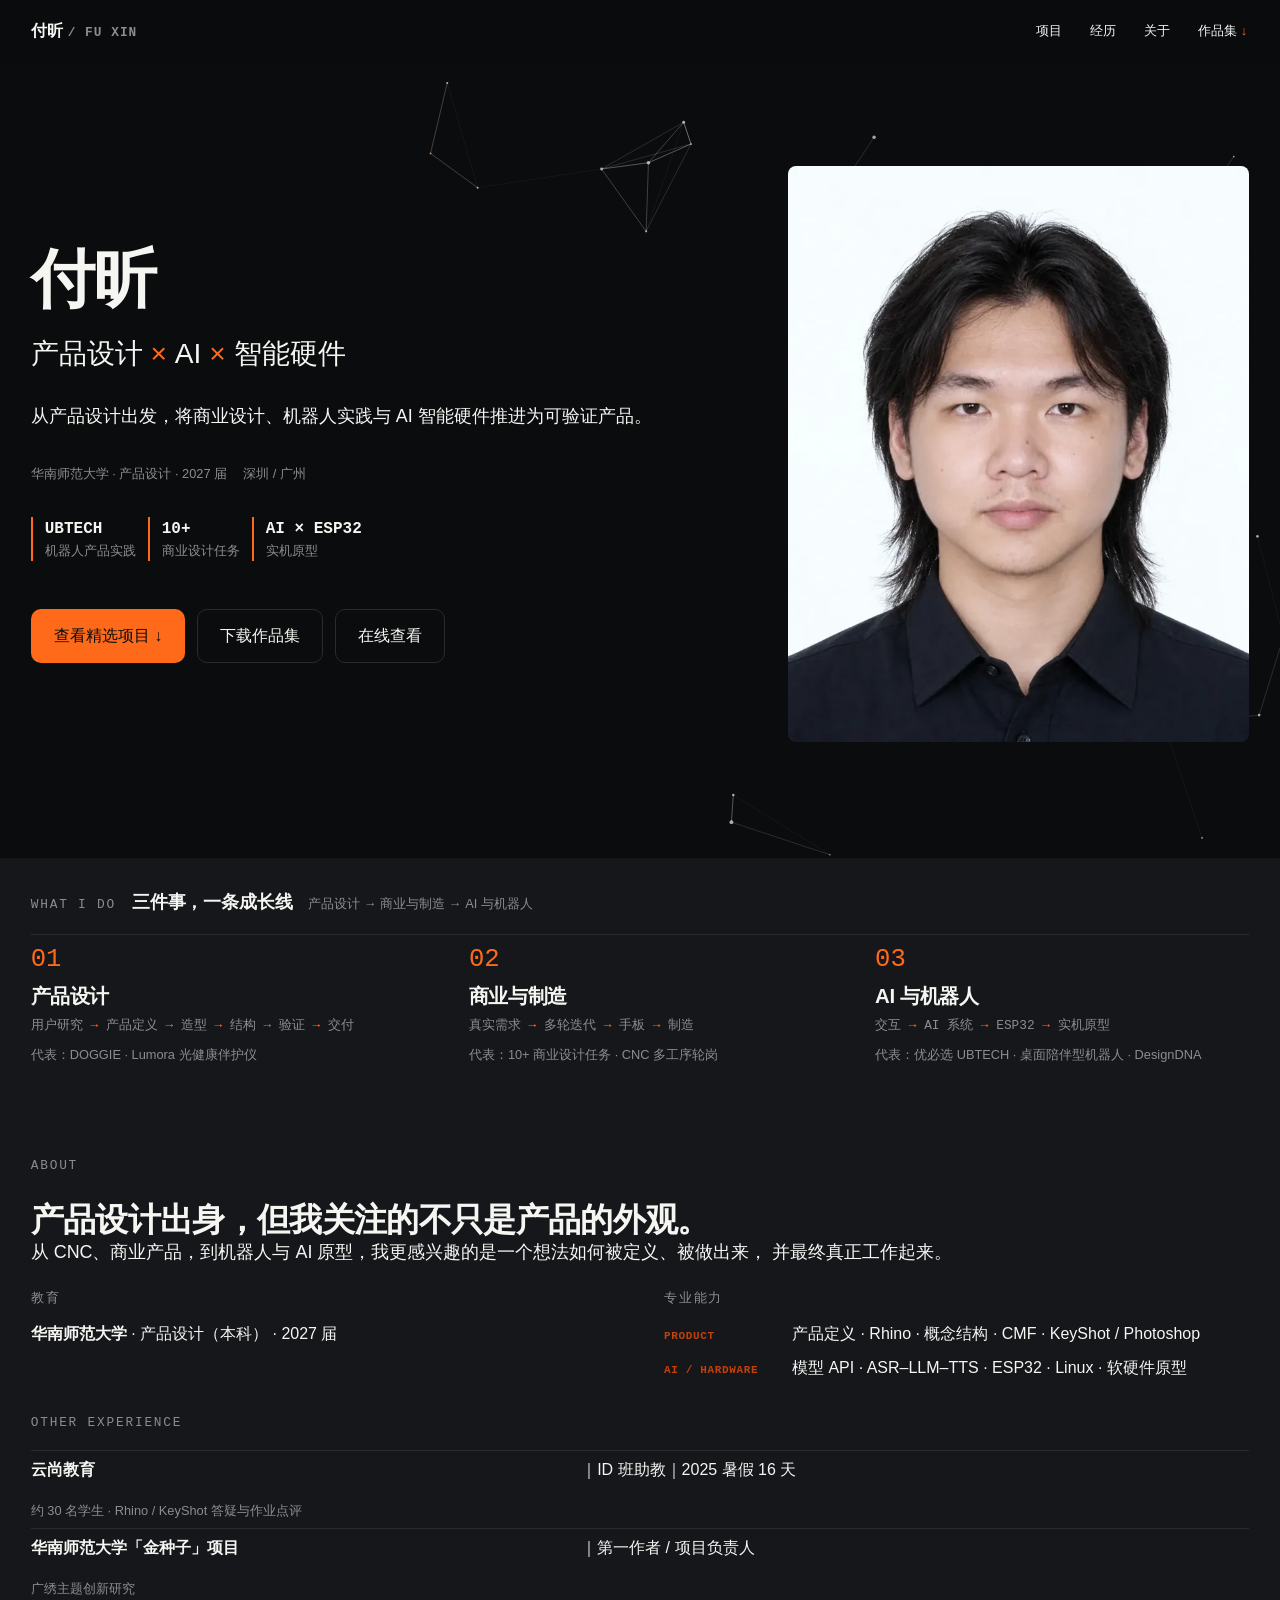
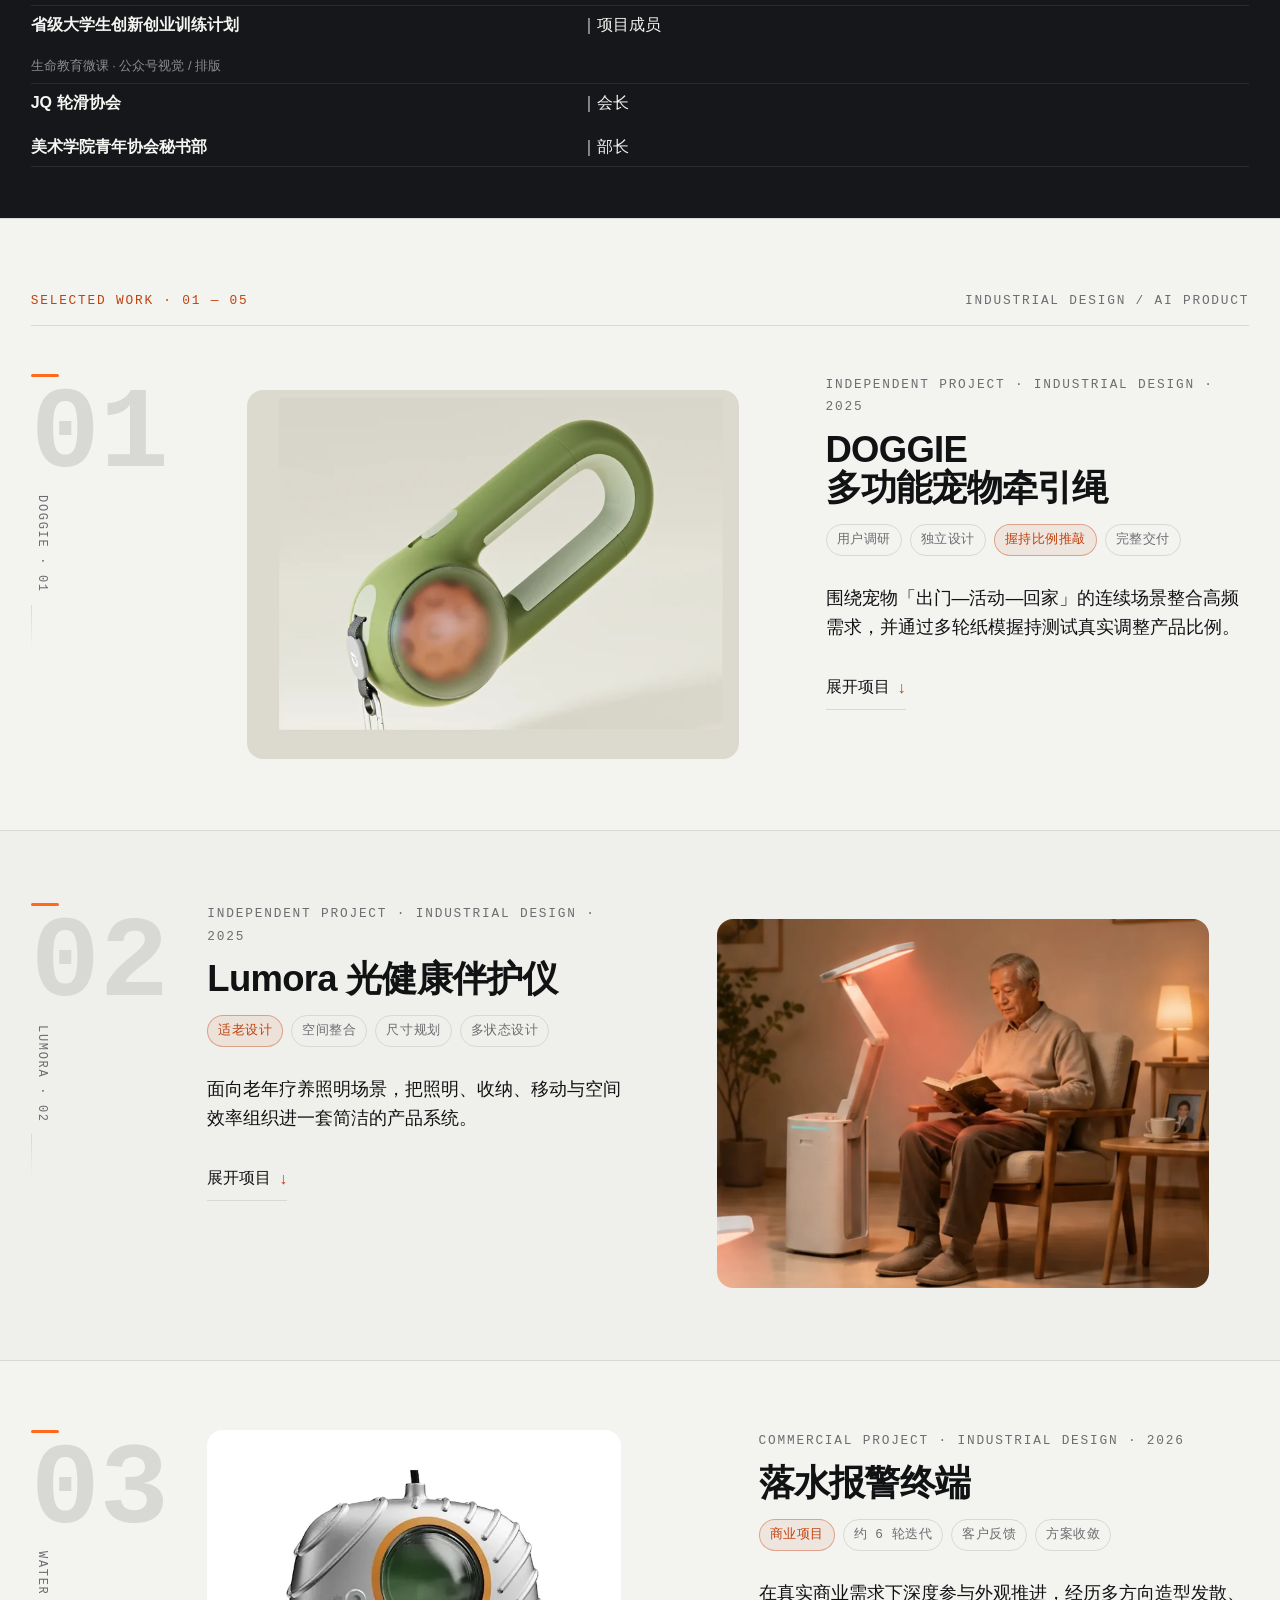
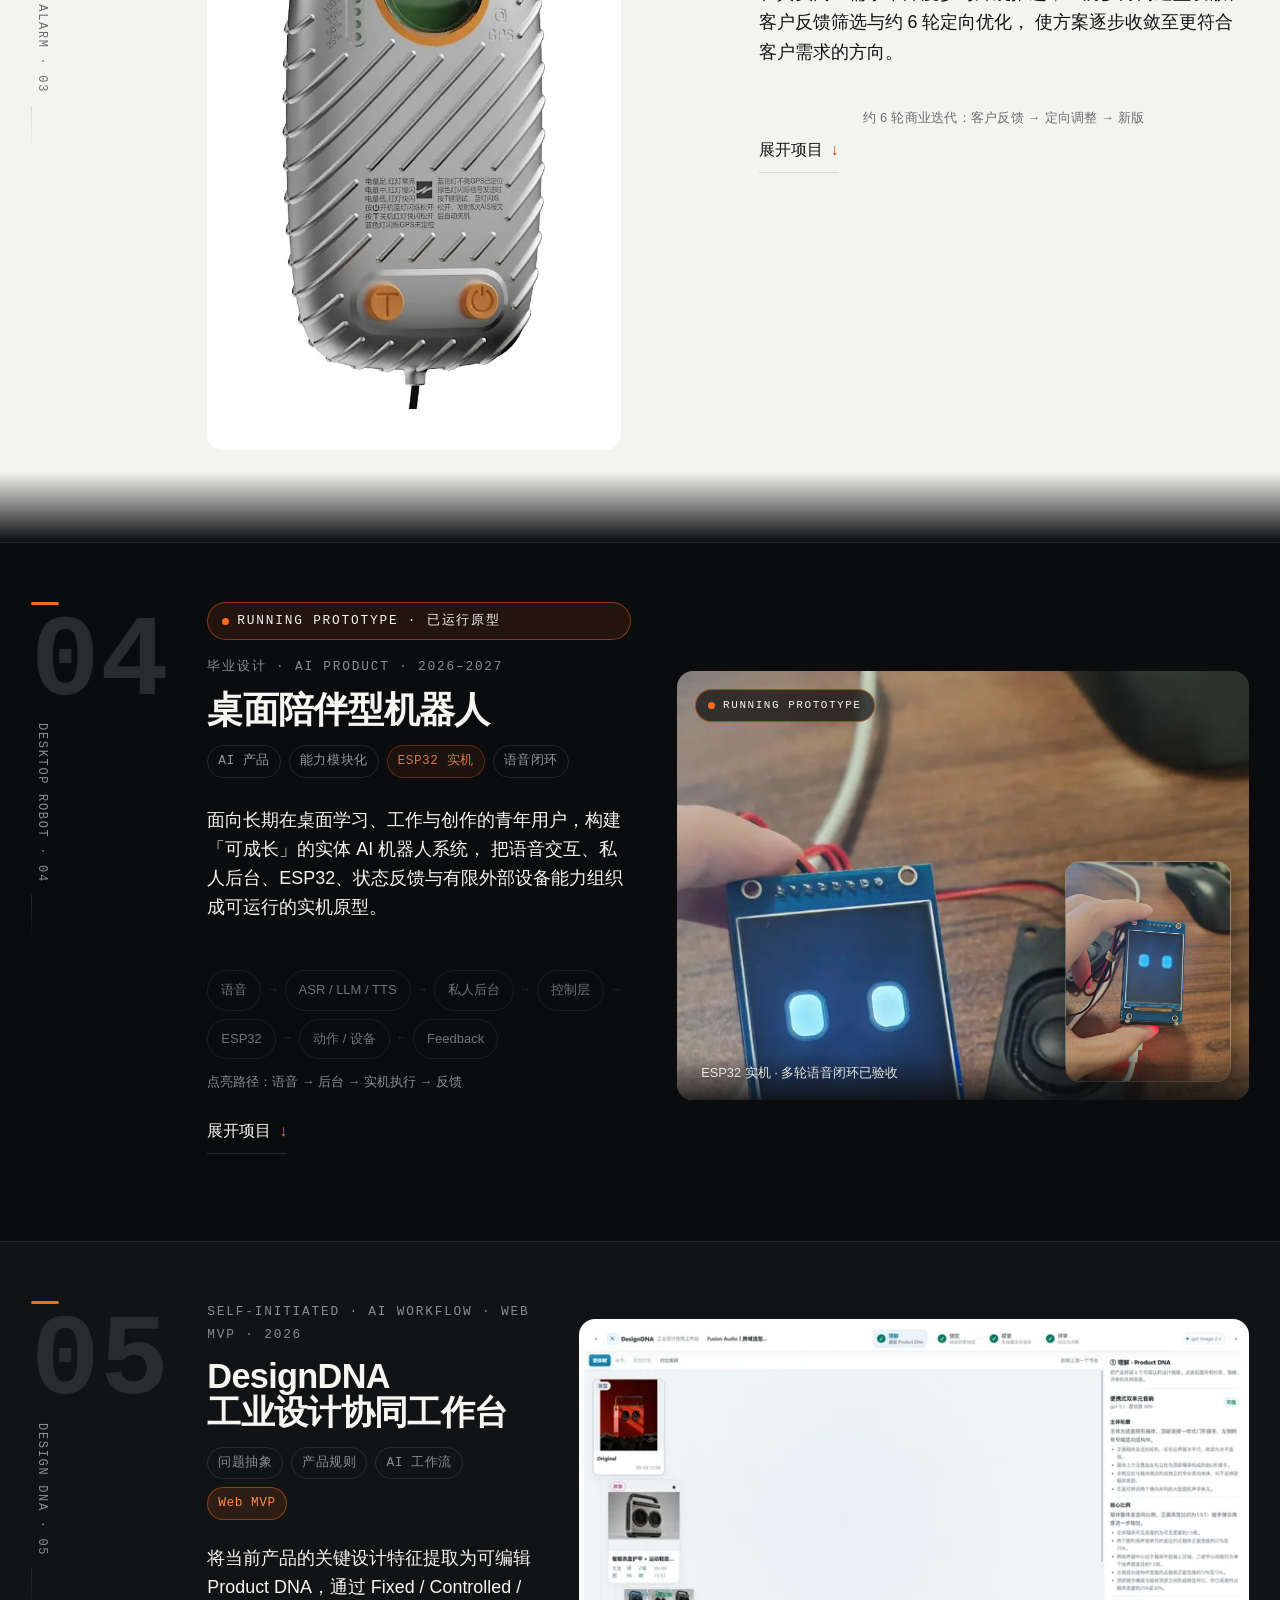
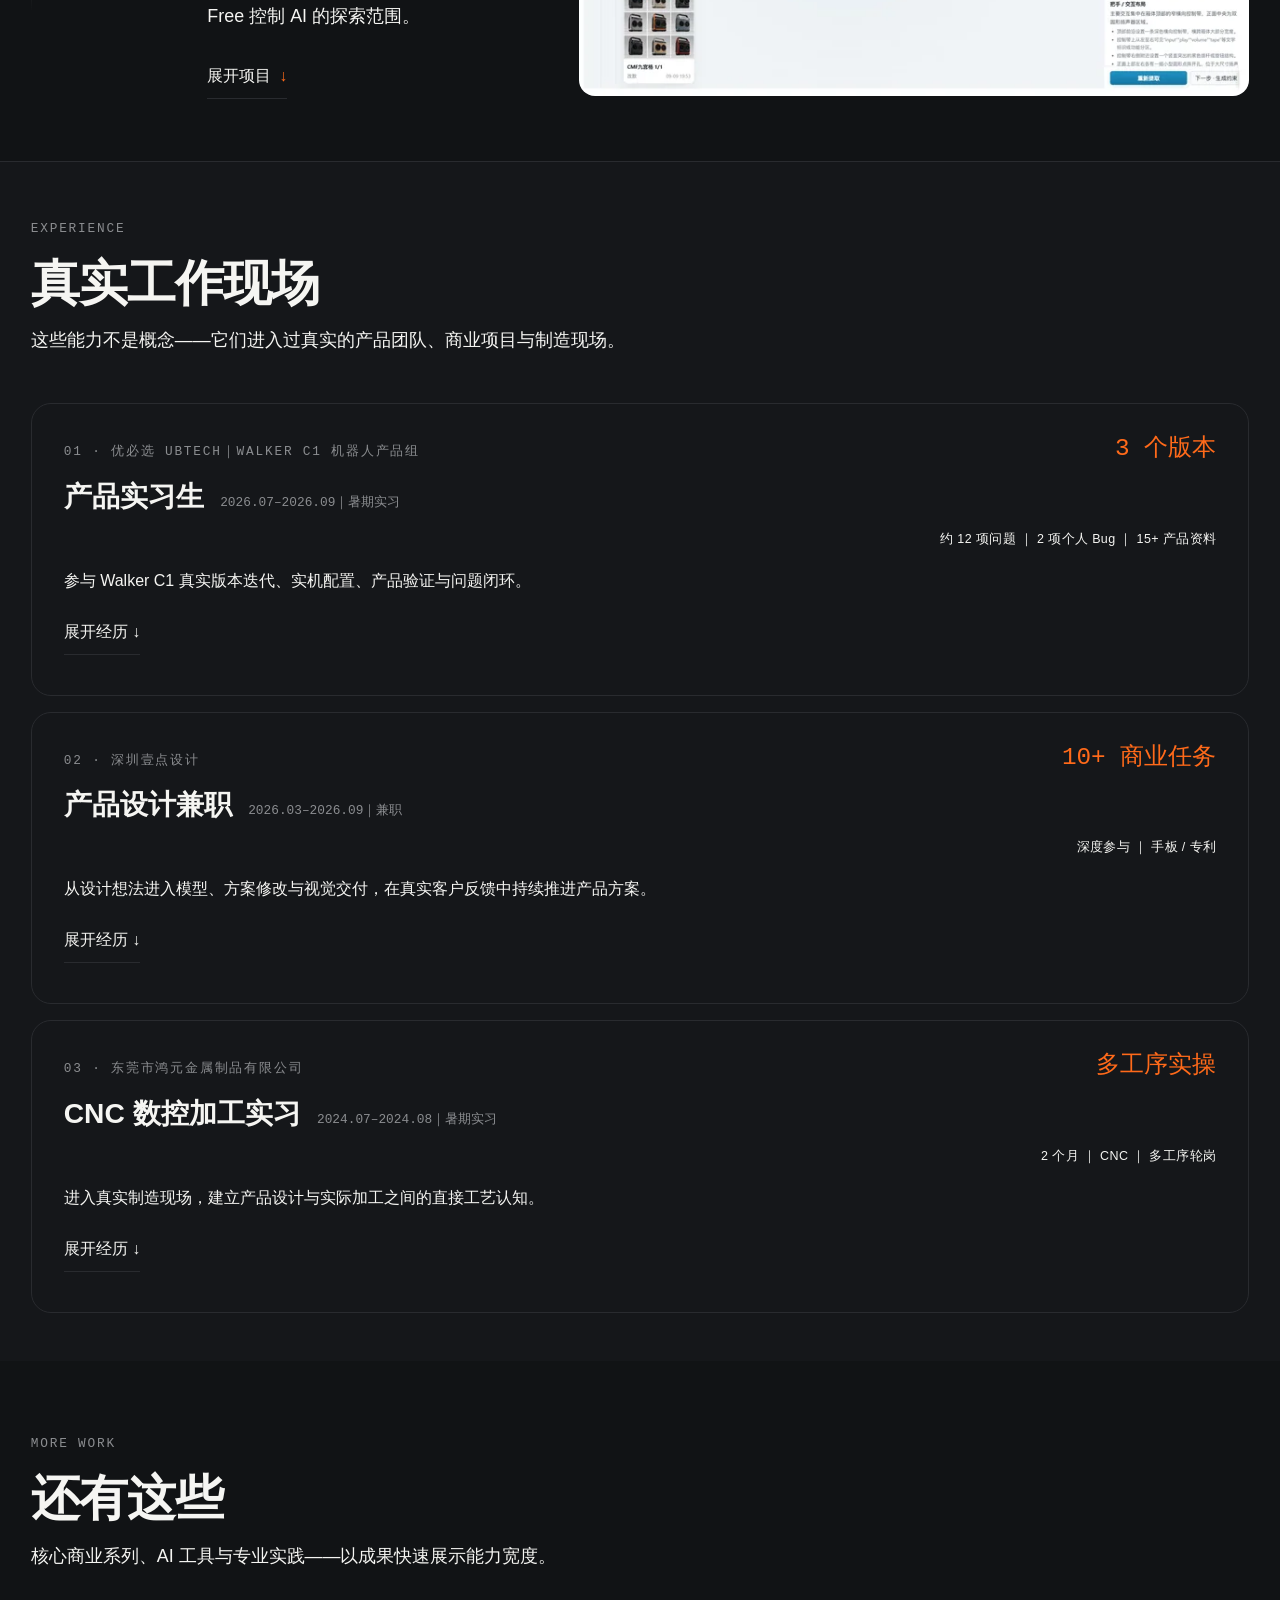
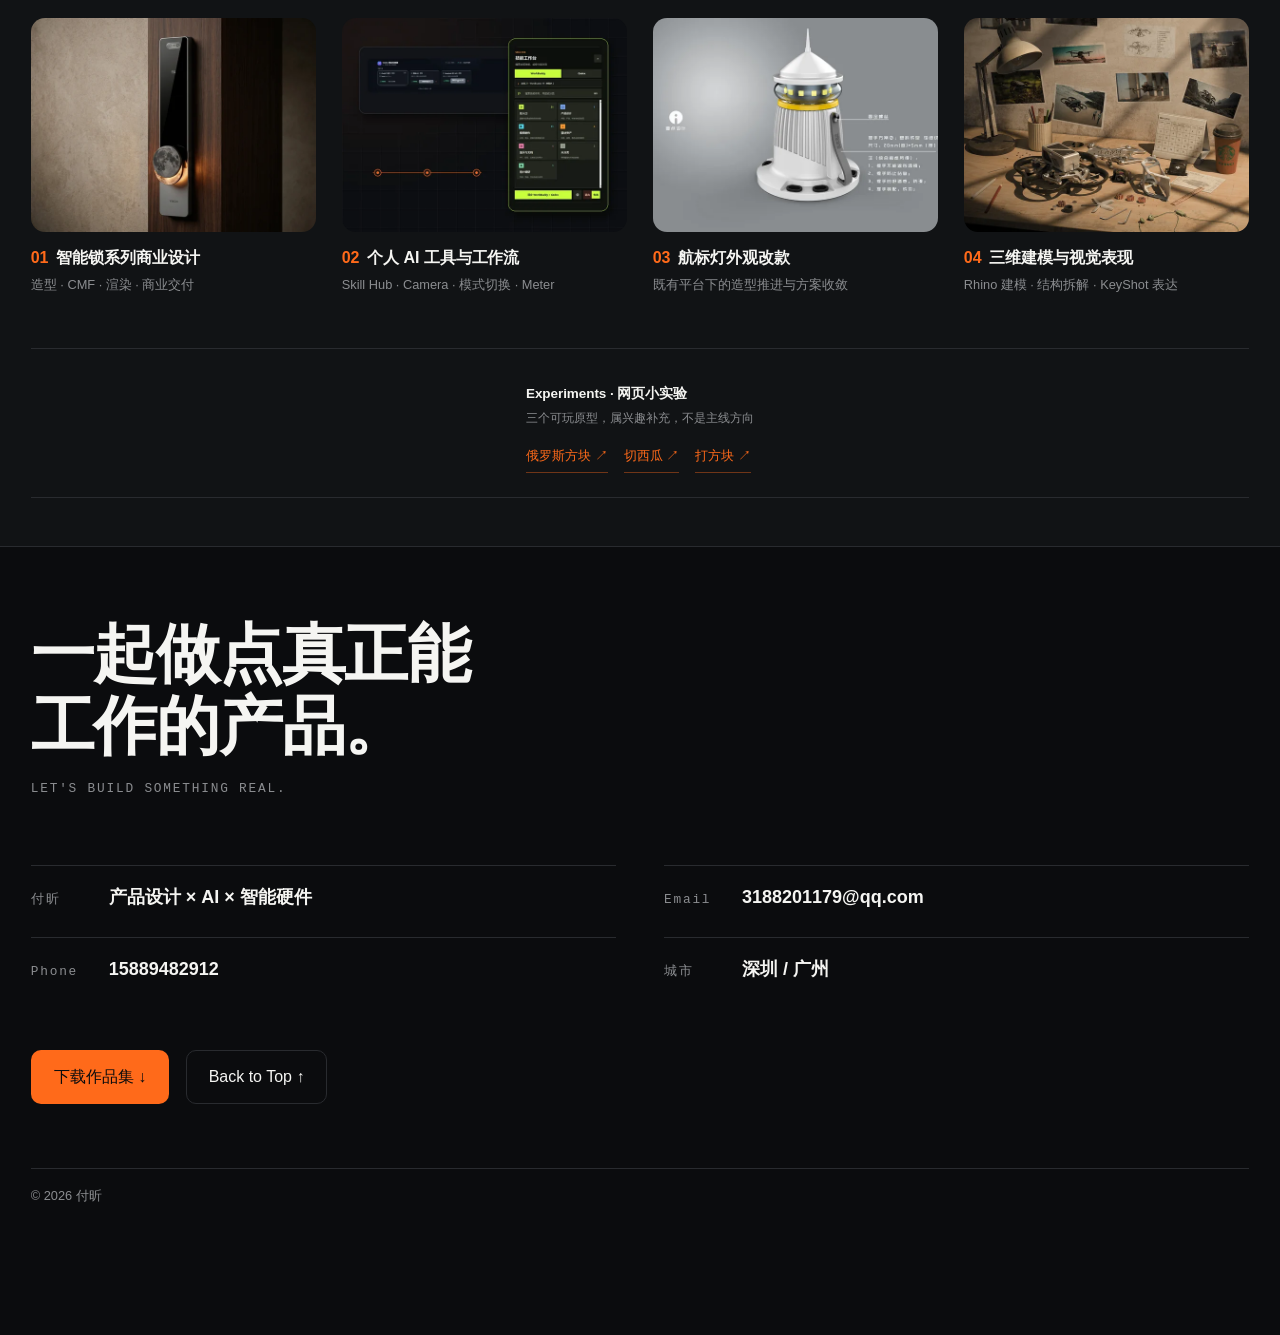
==== index.html @ 12ea516e "feat: expand personal AI tools showcase" ====
<!DOCTYPE html>
<html lang="zh-CN">
<head>
<meta charset="UTF-8">
<meta name="viewport" content="width=device-width, initial-scale=1">
<title>付昕｜产品设计 × AI × 智能硬件</title>
<meta name="description" content="付昕，产品设计 × AI × 智能硬件。以产品设计为基本盘，具备真实商业设计、机器人产品实践与 AI 智能硬件原型经验。">
<meta name="theme-color" content="#0B0C0E">
<link rel="canonical" href="https://fux5063-eng.github.io/fuxin/">
<link rel="icon" href="./favicon.svg" type="image/svg+xml">
<link rel="icon" href="./favicon-32.png" sizes="32x32">
<link rel="apple-touch-icon" href="./apple-touch-icon.png">
<meta property="og:type" content="website">
<meta property="og:locale" content="zh_CN">
<meta property="og:url" content="https://fux5063-eng.github.io/fuxin/">
<meta property="og:title" content="付昕｜产品设计 × AI × 智能硬件">
<meta property="og:description" content="以产品设计为基本盘，具备真实商业设计、机器人产品实践与 AI 智能硬件原型经验。五个核心项目：DOGGIE 宠物牵引绳 · Lumora 光健康伴护仪 · 落水报警终端 · 桌面陪伴型机器人 · DesignDNA。">
<meta property="og:image" content="https://fux5063-eng.github.io/fuxin/assets/og-image.png">
<meta property="og:image:width" content="1200">
<meta property="og:image:height" content="630">
<meta property="og:image:alt" content="付昕 · 产品设计 × AI × 智能硬件">
<meta name="twitter:card" content="summary_large_image">
<meta name="twitter:title" content="付昕｜产品设计 × AI × 智能硬件">
<meta name="twitter:description" content="产品设计为基本盘，真实商业设计 + 机器人产品实践 + AI 智能硬件原型。">
<meta name="twitter:image" content="https://fux5063-eng.github.io/fuxin/assets/og-image.png">
<script>document.documentElement.className += ' js-reveal';</script>
  <link rel="preload" as="image" href="./assets/img/hero/portrait-720.webp"
        imagesrcset="./assets/img/hero/portrait-720.webp 720w, ./assets/img/hero/portrait.webp 1086w" imagesizes="(max-width: 1080px) 100vw, 38vw">
<style>
/* ============================================================
   付昕｜作品集新站 · 设计 Token
   依据：V3 交接文档 §19–§26 / §38 / §43–§47
   规则：标「V3 §xx」= 用户给定原值，不得改动；
        标「派生」= V3 未给、由我补齐的中间值，可调。
   ============================================================ */

:root {
  /* ── 色彩（V3 §23 原值）────────────────────────────── */
  --c-bg:            #0B0C0E;   /* 主深色 */
  --c-surface:       #15171A;   /* 次深色 */
  --c-light:         #F3F3F0;   /* 浅色背景 */
  --c-text-dark:     #F5F5F2;   /* 深底主文字 */
  --c-text-light:    #111214;   /* 浅底主文字 */
  --c-muted:         #8B8D90;   /* 次级文字（深浅共用）*/
  --c-line-dark:     #292B2F;   /* 深底分割线 */
  --c-line-light:    #D8D8D4;   /* 浅底分割线 */
  /* 无障碍：浅底上的小字用深一档品牌橙（#FF6A1A 在浅底仅 2.57:1，需 4.5）*/
  --c-accent-ink: #C2410C;
  --c-accent:        #FF6A1A;   /* 强调橙 */
  --c-accent-hover:  #FF7C32;   /* Hover 橙 */

  /* 派生（V3 未给，我补）*/
  --c-surface-2:     #1C1F23;   /* 派生：深底卡片 */
  --c-muted-light:   #6B6D70;   /* 派生：浅底次级文字 */
  --c-accent-soft:   rgba(255, 106, 26, 0.14);  /* 派生：橙色低透明底 */
  --c-line-dark-2:   #1F2226;   /* 派生：深底更弱分割线 */
  --c-focus:         #FF6A1A;   /* 派生：焦点环＝强调橙 */

  /* 橙色的使用范围（V3 §23）：编号 / 当前状态 / 链路激活 / Hover /
     局部关键词 / 按钮反馈。禁止大面积橙色背景。*/

  /* ── 字体（V3 §21）──────────────────────────────────── */
  --font-cn: "Source Han Sans SC", "Noto Sans SC", "PingFang SC",
             "Microsoft YaHei", "Hiragino Sans GB", sans-serif;
  --font-en: "Inter", "Helvetica Neue", Helvetica, Arial, sans-serif;
  --font-sans: var(--font-en), var(--font-cn);   /* 英文优先回落中文 */
  --font-mono: "JetBrains Mono", "SFMono-Regular", Menlo, Consolas,
               "Liberation Mono", monospace;     /* 仅用于：01/05、ESP32、
               ASR→LLM→TTS、时间、英文辅助标签；禁止全站中文等宽 */

  /* ── 字号层级（V3 §21 / §47：桌面区间 → clamp 自适应）── */
  --fs-hero-name:    clamp(40px, 5vw,    72px);  /* V3: 64–72 */
  --fs-hero-role:    clamp(20px, 2.2vw,  32px);  /* V3: 28–32 */
  --fs-project-h1:   clamp(28px, 2.85vw, 46px);  /* V4.2：原 72px 使最长中文词（9字）需 648px > 文字列 482px，词被迫劈开 */  /* V3: 56–72 */
  --fs-section-h2:   clamp(30px, 3.8vw,  56px);  /* V3: 44–56 */
  --fs-h3:           clamp(21px, 2.2vw,  32px);  /* V3: 26–32 */
  --fs-lead:         clamp(17px, 1.4vw,  20px);  /* V3: 18–20 */
  --fs-body:         clamp(16px, 1.25vw, 18px);  /* V3: 16–18 */
  --fs-caption:      clamp(12px, 1vw,    14px);  /* V3: 12–14 */

  --lh-tight: 1.12;   /* 派生：大标题 */
  --lh-snug:  1.32;   /* 派生：小标题 */
  --lh-body:  1.75;   /* 派生：中文正文行高 */

  --ls-tight: -0.02em;  /* 派生：大标题收紧 */
  --ls-wide:   0.08em;  /* 派生：英文辅助标签字距 */
  --ls-label:  0.14em;  /* 派生：全大写小节标签 */

  /* ── 布局（V3 §20 / §47）────────────────────────────── */
  /* ⚠️ 2026-09-17 用户反馈「太集中于中间、两边留了东西」：
     以下四项在 V3 原值基础上上调/收窄，V3 原值记录在行尾注释里，可随时回退。 */
  --main-max:    1660px;                        /* V3 原值 1320 */
  --safe:        clamp(18px, 2.4vw, 44px);      /* V3 原值 clamp(20px,4vw,64px) 安全边距 56–64 */
  --text-col:    640px;                         /* V3: 正文列 520–680 —— 正文仍限宽保可读性 */
  --media-min:   760px;                         /* V3 原值 700 */
  --media-max:   1300px;                        /* V3 原值 1100 */
  --hero-portrait: clamp(280px, 36vw, 640px);   /* V3 原值 450–520；随版面放宽同比例上调 */
  --section-py:  clamp(72px, 10vw, 160px);      /* V3: 章节纵向 100–160 */
  --nav-h:       64px;                          /* 派生 */

  /* 间距阶梯（派生：V3 未给数值，按 4 的倍数）*/
  --s-1: 4px;  --s-2: 8px;   --s-3: 12px;  --s-4: 16px;
  --s-5: 24px; --s-6: 32px;  --s-7: 48px;  --s-8: 64px;
  --s-9: 96px; --s-10: 128px;

  /* ── 圆角（V3 §45）──────────────────────────────────── */
  --r-media: 16px;      /* V3: 主图 0–16 */
  --r-container: 20px;  /* V3: 大容器 16–20 */
  --r-card: 14px;       /* V3: 小卡 12–16 */
  --r-btn: 10px;        /* V3: 按钮 8–12 */
  --r-pill: 999px;      /* V3: 或 pill */

  /* ── 动效（V3 §26 / §47）────────────────────────────── */
  --t-hover:   200ms;   /* V3: Hover 180–220 */
  --t-ui:      250ms;   /* V3: UI transition 200–300 */
  --t-image:   500ms;   /* V3: 图片淡入 400–600 */
  --t-expand:  450ms;   /* V3: Expand 400–500 */
  --t-section: 700ms;   /* V3: Section reveal 600–800 */
  --ease-out:  cubic-bezier(0.22, 0.61, 0.36, 1);    /* 派生 */
  --ease-inout: cubic-bezier(0.65, 0.05, 0.36, 1);   /* 派生：展开/收起 */

  /* ── 分区主题：明暗节奏（V3 §24）─────────────────────
     Hero 深 → 工业设计浅 → 过渡渐暗 → AI 深+橙 →
     Experience 深 → More/About 浅深混合 → Contact 深 */
  --bg:        var(--c-bg);
  --fg:        var(--c-text-dark);
  --fg-muted:  var(--c-muted);
  --line:      var(--c-line-dark);
  --line-weak: var(--c-line-dark-2);
  --surface:   var(--c-surface);
}

/* 浅色章节：只换这一层变量，组件无需改 */
.is-light {
  --bg:        var(--c-light);
  --fg:        var(--c-text-light);
  --fg-muted:  var(--c-muted-light);
  --line:      var(--c-line-light);
  --line-weak: #E4E4E0;                 /* 派生 */
  --surface:   #FFFFFF;                 /* 派生 */
}

/* ── 基础排版 ─────────────────────────────────────────── */
* { box-sizing: border-box; }

html { scroll-behavior: smooth; }

body {
  margin: 0;
  background: var(--bg);
  color: var(--fg);
  font-family: var(--font-sans);
  font-size: var(--fs-body);
  line-height: var(--lh-body);
  -webkit-font-smoothing: antialiased;
  text-rendering: optimizeLegibility;
  font-feature-settings: "kern" 1, "liga" 1;
  transition: background var(--t-ui) var(--ease-out),
              color var(--t-ui) var(--ease-out);
}

/* 章节容器：明暗由 .is-dark / .is-light 决定 */
.section {
  background: var(--bg);
  color: var(--fg);
  padding-block: var(--section-py);
}

.wrap {                       /* 主工作区 1320，两侧安全边距 */
  width: min(var(--main-max), 100% - var(--safe) * 2);
  margin-inline: auto;
}

.measure { max-width: var(--text-col); }   /* 正文阅读宽度 */
.wide    { max-width: var(--media-max); }  /* 主图允许突破文字列 */

h1, h2, h3, h4 {
  margin: 0;
  font-weight: 600;
  line-height: var(--lh-tight);
  letter-spacing: var(--ls-tight);
  text-wrap: balance;          /* 中文标题避免尾行孤字 */
}
.lead, .hero__lede, .project__lede, .measure p { text-wrap: pretty; }
h1 { font-size: var(--fs-project-h1); }
h2 { font-size: var(--fs-section-h2); }
h3 { font-size: var(--fs-h3); line-height: var(--lh-snug); letter-spacing: 0; }
p  { margin: 0 0 var(--s-4); }

.lead    { font-size: var(--fs-lead); line-height: 1.6; }
.caption { font-size: var(--fs-caption); color: var(--fg-muted); }

/* 英文辅助标签：全大写 + 宽字距，只做视觉节奏 */
.label-en {
  font-family: var(--font-mono);
  font-size: var(--fs-caption);
  letter-spacing: var(--ls-label);
  text-transform: uppercase;
  color: var(--fg-muted);
}

/* 编号 / 技术串 / 时间：等宽 */
.mono { font-family: var(--font-mono); font-variant-numeric: tabular-nums; }

/* 强调橙的克制用法（V3 §23）*/
.accent { color: var(--c-accent); }

/* 极细辅助线（V3 §46：两侧参与构图）*/
.hairline { height: 1px; background: var(--line); border: 0; }

/* ── 按钮（V3 §45：8–12 或 pill）────────────────────── */
.btn {
  display: inline-flex;
  align-items: center;
  gap: var(--s-2);
  padding: 12px 22px;
  min-height: 44px;                 /* V3 §43：触控区足够大 */
  font-family: var(--font-sans);
  font-size: var(--fs-body);
  font-weight: 500;
  border-radius: var(--r-btn);
  border: 1px solid transparent;
  cursor: pointer;
  text-decoration: none;
  transition: background var(--t-hover) var(--ease-out),
              border-color var(--t-hover) var(--ease-out),
              color var(--t-hover) var(--ease-out),
              transform var(--t-hover) var(--ease-out);
}
.btn--primary { background: var(--c-accent); color: #0B0C0E; }
.btn--primary:hover { background: var(--c-accent-hover); }
.btn--ghost { background: transparent; color: var(--fg); border-color: var(--line); }
.btn--ghost:hover { border-color: var(--c-accent); color: var(--c-accent); }
.btn--pill { border-radius: var(--r-pill); }
.btn:active { transform: translateY(1px); }

/* 文字型「展开」按钮：橙色下划线只做状态 */
.expand-toggle {
  display: inline-flex; align-items: center; gap: var(--s-2);
  background: none; border: 0; padding: 8px 0; min-height: 44px;
  color: var(--fg); font-size: var(--fs-body); font-family: var(--font-sans);
  cursor: pointer; border-bottom: 1px solid var(--line);
  transition: color var(--t-hover) var(--ease-out),
              border-color var(--t-hover) var(--ease-out);
}
.expand-toggle:hover { color: var(--c-accent); border-color: var(--c-accent); }

/* ── 标签 / 元信息 ────────────────────────────────────── */
.tag {
  display: inline-block; padding: 4px 10px;
  font-size: var(--fs-caption); font-family: var(--font-mono);
  letter-spacing: 0.04em;
  color: var(--fg-muted);
  border: 1px solid var(--line);
  border-radius: var(--r-pill);
}

/* ── 展开/收起（V3 §26：400–500ms）──────────────────────
   注：不用 grid-template-rows 0fr→1fr（实测在本结构下恒为 0），
   改为由 JS 实测内容高度驱动的 height 过渡；无 JS 时按 auto 展开。 */
.disclosure {
  height: 0; overflow: hidden;
  transition: height var(--t-expand) var(--ease-inout);
}
.disclosure[data-open="true"] { height: auto; }
/* 首帧：内容整体轻微下移 + 透明，展开后归位（V3 §34：上移 8–12px）*/
.disclosure__inner > * {
  opacity: 0; transform: translateY(10px);
  transition: opacity var(--t-expand) var(--ease-out),
              transform var(--t-expand) var(--ease-out);
}
.disclosure[data-open="true"] .disclosure__inner > * { opacity: 1; transform: none; }

/* ── 滚动揭示（V3 §25：标题淡入 + 轻上移）──────────────
   安全前提：只有 JS 确认可用（html.js-reveal）时才隐藏内容。
   脚本未执行 / 执行出错时，页面按「全部可见」渲染，绝不白屏。 */
.reveal { opacity: 1; transform: none; }
.js-reveal .reveal { opacity: 0; transform: translateY(18px); }
.js-reveal .reveal { transition: opacity var(--t-section) var(--ease-out),
                                transform var(--t-section) var(--ease-out); }
.js-reveal .reveal.is-in { opacity: 1; transform: none; }

/* ── 图片：淡入 + 轻缩放（V3 §25 / §26）──────────────── */
.media { overflow: hidden; border-radius: var(--r-media); background: var(--surface); }
.media img { display: block; width: 100%; height: auto;
  opacity: 0; transition: opacity var(--t-image) var(--ease-out),
                          transform var(--t-image) var(--ease-out); }
.media img.is-loaded { opacity: 1; }
.media--zoom img { transform: scale(1); }
.media--zoom:hover img { transform: scale(1.035); }   /* hover 轻缩放；常态不裁边 */

/* ── 导航（V3 §38）────────────────────────────────────── */
.nav {
  position: sticky; top: 0; z-index: 50;
  height: var(--nav-h);
  display: flex; align-items: center;
  backdrop-filter: blur(10px);                        /* 派生 */
  background: color-mix(in srgb, var(--c-bg) 78%, transparent); /* 派生 */
  border-bottom: 1px solid transparent;
  transition: height var(--t-ui) var(--ease-out),
              background var(--t-ui) var(--ease-out),
              border-color var(--t-ui) var(--ease-out);
}
/* 向下滚缩小、向上滚恢复（V3 §38）*/
.nav[data-scrolled="true"] {
  height: 54px;                                        /* 派生 */
  border-bottom-color: var(--c-line-dark);
}
.nav__link { position: relative; color: var(--fg); text-decoration: none;
  padding: 8px 2px; font-size: var(--fs-caption);
  transition: color var(--t-hover) var(--ease-out); }
.nav__link:hover { color: var(--c-accent); }
/* 当前章节：橙色点（V3 §38）*/
.nav__link[aria-current="true"]::after {
  content: ""; position: absolute; left: 50%; bottom: -6px;
  width: 5px; height: 5px; margin-left: -2.5px; border-radius: 50%;
  background: var(--c-accent);
}

/* ── 卡片（V3 §45：卡片只用于 Experience / More Work / 系统模块）── */
.card {
  background: var(--surface);
  border: 1px solid var(--line);
  border-radius: var(--r-card);
  padding: var(--s-5);
}

/* 收起态主视觉（V3 §27：1 主图 + 最多 1 辅助图）*/
.project-hero-media { border-radius: var(--r-media); overflow: hidden; }
.project-hero-media img { display: block; width: 100%; height: auto; }

/* ── 两侧 Rail（V3 §20 / §46）─────────────────────────── */
.rail-num {                       /* 超大编号 */
  font-family: var(--font-mono);
  font-size: clamp(64px, 9vw, 160px);
  line-height: 1; color: var(--line); font-weight: 600;
  user-select: none; pointer-events: none;
}
.rail-en {                        /* 章节英文 */
  writing-mode: vertical-rl;
  font-family: var(--font-mono); font-size: var(--fs-caption);
  letter-spacing: var(--ls-label); text-transform: uppercase;
  color: var(--fg-muted);
}

/* ── Lightbox（V3 §39）────────────────────────────────── */
.lightbox {
  position: fixed; inset: 0; z-index: 100;
  background: rgba(11, 12, 14, 0.94);                 /* 深色背景 */
  display: grid; place-items: center; padding: var(--s-6);
  opacity: 0; visibility: hidden;
  transition: opacity var(--t-ui) var(--ease-out), visibility var(--t-ui);
}
.lightbox[data-open="true"] { opacity: 1; visibility: visible; }
.lightbox img { max-width: 92vw; max-height: 84vh; object-fit: contain; }

/* ── 无障碍与降级（V3 §44）────────────────────────────── */
:focus-visible { outline: 2px solid var(--c-focus); outline-offset: 3px; }

@media (prefers-reduced-motion: reduce) {
  html { scroll-behavior: auto; }
  *, *::before, *::after {
    animation-duration: 0.001ms !important;
    animation-iteration-count: 1 !important;
    transition-duration: 0.001ms !important;
  }
  .reveal { opacity: 1; transform: none; }
  .media img { opacity: 1; }
}

/* ── 移动端（V3 §43：必须单独设计）────────────────────── */
@media (max-width: 720px) {
  :root { --nav-h: 56px; --r-media: 10px; --r-container: 14px; }
  .rail-num, .rail-en { display: none; }   /* 取消两侧 Rail */
  .media--zoom:hover img { transform: none; }  /* Hover 无意义，交给点击 */
  .project-hero-media, .media { border-radius: var(--r-media); }
}
</style>
<link rel="stylesheet" href="./assets/css/site.css?v=55">
</head>
<body>

<div class="pbar" id="pbar" aria-hidden="true"></div>

<div class="page">

<!-- ══════════════ 导航（V3 §38） ══════════════ -->
<header class="nav" id="nav" data-scrolled="false">
  <div class="wrap nav__inner">
    <a class="nav__brand" href="#top">付昕 <span>/ FU XIN</span></a>
    <nav class="nav__links" aria-label="页面导航">
      <a class="nav__link" href="#work">项目</a>
      <a class="nav__link" href="#experience">经历</a>
      <a class="nav__link" href="#about">关于</a>
      <a class="nav__link" href="./download/付昕-作品集.pdf" download="付昕-作品集.pdf">作品集 <span class="accent">↓</span></a>
    </nav>
  </div>
</header>

  <main>

<!-- ══════════════ 01 Hero（V3 §17） ══════════════ -->
<section class="section hero" id="top">
  <!-- 背景动态改为 Hero 内部图层（V4 P0-01：原来被 section 的不透明背景盖住，实际看不见）-->
  <canvas class="hero__network" id="bg" aria-hidden="true"></canvas>
  <div class="wrap hero__grid">
    <div>
      <h1 class="hero__name reveal">付昕</h1>
      <p class="hero__role reveal">产品设计 <i>×</i> AI <i>×</i> 智能硬件</p>
      <p class="hero__lede reveal">从产品设计出发，将商业设计、机器人实践与 AI 智能硬件推进为可验证产品。</p>
      <div class="hero__meta reveal">
        <span>华南师范大学 · 产品设计 · 2027 届</span>
        <span>深圳 / 广州</span>
      </div>
      <div class="hero__evidence reveal">
        <div><b>UBTECH</b>机器人产品实践</div>
        <div><b>10+</b>商业设计任务</div>
        <div><b>AI × ESP32</b>实机原型</div>
      </div>
      <div class="hero__cta reveal">
        <a class="btn btn--primary" href="#work">查看精选项目 ↓</a>
        <a class="btn btn--ghost" href="./download/付昕-作品集.pdf" download="付昕-作品集.pdf">下载作品集</a>
        <a class="btn btn--ghost" href="./download/付昕-作品集.pdf" target="_blank" rel="noopener">在线查看</a>
      </div>
    </div>
    <div class="hero__portrait reveal">
      <img src="./assets/img/hero/portrait.webp"
               srcset="./assets/img/hero/portrait-720.webp 720w, ./assets/img/hero/portrait.webp 1086w"
               sizes="(max-width: 1080px) 100vw, 38vw" width="1086" height="1357"
           alt="付昕" fetchpriority="high">
    </div>
  </div>
</section>

<!-- ══════════════ 02 能力概览（V3 §18：只做 3 个） ══════════════ -->
<section class="section ability" id="ability">
  <div class="wrap">
    <div class="ability__head reveal">
      <span class="label-en">What I Do</span>
      <span class="ability__claim">三件事，一条成长线</span>
      <span class="ability__claim-sub">产品设计 → 商业与制造 → AI 与机器人</span>
    </div>

    <div class="ability__grid">
      <article class="ability__card reveal" tabindex="0">
        <div>
          <div class="ability__idx">01</div>
          <h2 class="ability__cn">产品设计</h2>
          <div class="ability__chain">用户研究 <em>→</em> 产品定义 <em>→</em> 造型 <em>→</em> 结构 <em>→</em> 验证 <em>→</em> 交付</div>
        </div>
        <div class="ability__rep">代表：DOGGIE · Lumora 光健康伴护仪</div>
      </article>

      <article class="ability__card reveal" tabindex="0">
        <div>
          <div class="ability__idx">02</div>
          <h2 class="ability__cn">商业与制造</h2>
          <div class="ability__chain">真实需求 <em>→</em> 多轮迭代 <em>→</em> 手板 <em>→</em> 制造</div>
        </div>
        <div class="ability__rep">代表：10+ 商业设计任务 · CNC 多工序轮岗</div>
      </article>

      <article class="ability__card reveal" tabindex="0">
        <div>
          <div class="ability__idx">03</div>
          <h2 class="ability__cn">AI 与机器人</h2>
          <div class="ability__chain">交互 <em>→</em> AI 系统 <em>→</em> ESP32 <em>→</em> 实机原型</div>
        </div>
        <div class="ability__rep">代表：优必选 UBTECH · 桌面陪伴型机器人 · DesignDNA</div>
      </article>
    </div>
  </div>
</section>

<!-- ══════════════ 01 About ══════════════ -->
<section class="section about" id="about">
  <div class="wrap">
    <div class="label-en reveal">About</div>
    <h2 class="about__lede reveal">产品设计出身，但我关注的不只是产品的外观。</h2>
    <p class="lead measure reveal">
      从 CNC、商业产品，到机器人与 AI 原型，我更感兴趣的是一个想法如何被定义、被做出来，
      并最终真正工作起来。</p>

    <div class="about__grid">
      <div class="about__col reveal">
        <h3>教育</h3>
        <p><b>华南师范大学</b> · 产品设计（本科） · 2027 届</p>
        
      </div>
      <div class="about__col reveal">
        <h3>专业能力</h3>
        <p class="about__skill"><b>PRODUCT</b>产品定义 · Rhino · 概念结构 · CMF · KeyShot / Photoshop</p>
        <p class="about__skill"><b>AI / HARDWARE</b>模型 API · ASR–LLM–TTS · ESP32 · Linux · 软硬件原型</p>
      </div>
    </div>

    <div class="about__other reveal">
      <div class="label-en">Other Experience</div>
      <ul class="about__list">
        <li><b>云尚教育</b>｜ID 班助教｜2025 暑假 16 天<span>约 30 名学生 · Rhino / KeyShot 答疑与作业点评</span></li>
        <li><b>华南师范大学「金种子」项目</b>｜第一作者 / 项目负责人<span>广绣主题创新研究</span></li>
        <li><b>省级大学生创新创业训练计划</b>｜项目成员<span>生命教育微课 · 公众号视觉 / 排版</span></li>
        <li><b>JQ 轮滑协会</b>｜会长　<b>美术学院青年协会秘书部</b>｜部长</li>
      </ul>
    </div>
  </div>
</section><!-- ══════════════ 02 DOGGIE 多功能宠物牵引绳 ══════════════ -->
<section class="section is-light project" id="p-doggie">
  <div class="wrap">
    <!-- 原「工业设计章节幕」压成一条细带（V4 P0-02：HR 看完 Hero 后要尽快看到第一个作品）-->
    <div class="work-head" id="work">
      <span class="label-en">Selected Work · 01 — 05</span>
      <span class="label-en">Industrial Design / AI Product</span>
    </div>
    <div class="project__grid">
      <div class="project__rail" aria-hidden="true">
          <div class="project__num">01</div>
          <div class="project__railname">DOGGIE · 01</div>
        </div>
      <div class="project__body">
        <div class="label-en project__en reveal">Independent Project · Industrial Design · 2025</div>
        <h2 class="project__title reveal">DOGGIE 多功能宠物牵引绳</h2>
        <div class="project__tags reveal">
          <span class="tag">用户调研</span>
          <span class="tag">独立设计</span>
          <span class="tag tag--key">握持比例推敲</span>
          <span class="tag">完整交付</span>
        </div>

        <figure class="media media--zoom project__media wide reveal media--cover">
          <img src="./assets/img/id/doggie-main-site.webp"
               srcset="./assets/img/id/doggie-main-site-720.webp 720w, ./assets/img/id/doggie-main-site-1200.webp 1200w, ./assets/img/id/doggie-cover.webp 1285w, ./assets/img/id/doggie-main-site.webp 1426w"
               sizes="(max-width: 720px) 100vw, 50vw" width="1426" height="1070"
               alt="DOGGIE 多功能宠物牵引绳 主渲染" loading="lazy">
          <figcaption>最终产品主渲染</figcaption>
        </figure>

        <p class="project__lede measure reveal">
          围绕宠物「出门—活动—回家」的连续场景整合高频需求，并通过多轮纸模握持测试真实调整产品比例。</p>

        <p class="reveal">
          <button class="expand-toggle" type="button" aria-expanded="false" aria-controls="doggie-body">
            展开项目 <span class="expand-toggle__arrow" aria-hidden="true">↓</span></button>
        </p>
      </div>
    </div>

<!-- ── DOGGIE 展开态（V4.2 §7.2：原地展开，4 段）── -->
<div class="disclosure project-expand" id="doggie-body" data-open="false">
  <div class="disclosure__inner">
    <div class="wrap">
      <div class="project__grid">
        <div></div>
        <div class="steps">
<div class="step">
<div class="step__idx">01 · 问题与洞察</div>
<h3 class="step__title">需求分散在一次完整外出里</h3>
<div class="step__body">
<p>宠物一次完整外出中，<b>牵引、玩具携带、垃圾袋与入户清洁</b>需求分散在不同用品与步骤中。通过用户与竞品研究，我把设计单位从「单一牵引绳」转为<b>一次完整外出链路</b>。</p>
</div>
</div>
<div class="step">
<div class="step__idx">02 · 产品方案</div>
<h3 class="step__title">把最高频的能力收进一个随身产品</h3>
<div class="step__body">
<ul>
<li>环形握持与牵引控制</li>
<li>透明玩具球仓</li>
<li>可拆卸脚底清洁刷</li>
<li>把手内垃圾袋收纳</li>
</ul>
<p>不做「功能越多越好」，而是按外出链路的时间顺序收纳能力。</p>
</div>
<div class="step__pair step__media">
<figure class="media media--zoom">
<img src="./assets/img/id/doggie-side.webp" width="1400" height="788"
alt="DOGGIE 侧视图" loading="lazy"><figcaption>侧视图：环形握持与球仓</figcaption>
</figure>
<figure class="media media--zoom">
<img src="./assets/img/id/doggie-explode-site.webp" width="1500" height="905"
alt="DOGGIE 概念结构与分件" loading="lazy"><figcaption>概念结构与分件</figcaption>
</figure>
</div>
</div>
<div class="step">
<div class="step__idx">03 · 纸模验证与迭代</div>
<h3 class="step__title">握持测试真实改变了设计</h3>
<div class="step__body">
<p>纸模握持测试帮助确认把手宽度、长度与整体比例；公开展示以草图和阶段模型复现这条调整路径，从轮廓比例逐步推进到可握持的连续曲面。</p>
</div>
<div class="evidence-grid evidence-grid--four step__media" aria-label="DOGGIE 造型与握持比例演进">
<figure class="evidence-card media--zoom">
<img src="./assets/img/id/doggie-process-sketch.webp" width="560" height="700" alt="DOGGIE 造型草图与握持轮廓推敲" loading="lazy"><figcaption><b>01 草图筛选</b><span>确定环形握持与球仓的基本关系</span></figcaption>
</figure>
<figure class="evidence-card media--zoom">
<img src="./assets/img/id/doggie-process-proportion.webp" width="1015" height="1120" alt="DOGGIE 把手开口与主体比例比较" loading="lazy"><figcaption><b>02 比例比较</b><span>对照开口宽度、手柄长度与球仓占比</span></figcaption>
</figure>
<figure class="evidence-card media--zoom">
<img src="./assets/img/id/doggie-process-surface.webp" width="1200" height="714" alt="DOGGIE 初步曲面模型" loading="lazy"><figcaption><b>03 曲面建立</b><span>把二维轮廓转成连续握持曲面</span></figcaption>
</figure>
<figure class="evidence-card media--zoom">
<img src="./assets/img/id/doggie-process-final.webp" width="1200" height="676" alt="DOGGIE 最终外观侧视图" loading="lazy"><figcaption><b>04 最终整合</b><span>完成防滑区、球仓与挂带关系</span></figcaption>
</figure>
</div>
</div>
<div class="step">
<div class="step__idx">04 · 最终结果</div>
<h3 class="step__title">从概念到可交付的完整方案</h3>
<div class="step__body">
<p>完成 Rhino 建模与分件、渲染与多视图，并延伸出使用场景、Logo 与包装，形成可直接交付的完整方案。</p>
</div>
<div class="evidence-grid evidence-grid--three step__media">
<figure class="evidence-card media--zoom">
<img src="./assets/img/id/doggie-detail-1.webp" width="1400" height="788"
alt="DOGGIE 环形握持与握感纹理" loading="lazy"><figcaption><b>握持细节</b><span>环形把手与内侧防滑纹理</span></figcaption>
</figure>
<figure class="evidence-card media--zoom">
<img src="./assets/img/id/doggie-detail-3.webp" width="1400" height="788"
alt="DOGGIE 玩具球仓与连接结构" loading="lazy"><figcaption><b>功能整合</b><span>透明球仓与连接结构</span></figcaption>
</figure>
<figure class="evidence-card media--zoom">
<img src="./assets/img/id/doggie-cmf.webp" width="1500" height="844"
alt="DOGGIE 配色与材质方案" loading="lazy"><figcaption><b>CMF</b><span>三组配色与材质方向</span></figcaption>
</figure>
</div>
</div>
</div>
      </div>
    </div>
  </div>
</div>
  </div>
</section>


<!-- ══════════════ 03 Lumora 光健康伴护仪 ══════════════ -->
<section class="section is-light project" id="p-lumora">
  <div class="wrap">
    <div class="project__grid">
      <div class="project__rail" aria-hidden="true">
          <div class="project__num">02</div>
          <div class="project__railname">LUMORA · 02</div>
        </div>
      <div class="project__body">
        <div class="label-en project__en reveal">Independent Project · Industrial Design · 2025</div>
        <h2 class="project__title reveal">Lumora 光健康伴护仪</h2>
        <div class="project__tags reveal">
          <span class="tag tag--key">适老设计</span><span class="tag">空间整合</span>
          <span class="tag">尺寸规划</span><span class="tag">多状态设计</span>
        </div>

        <figure class="media media--zoom project__media wide reveal media--cover">
          <img src="./assets/img/id/lumora-cand-c-site.webp" width="1235" height="926"
               alt="Lumora 光健康伴护仪 使用场景" loading="lazy">
          <figcaption>使用场景：座椅阅读照明</figcaption>
        </figure>

        <p class="project__lede measure reveal">
          面向老年疗养照明场景，把照明、收纳、移动与空间效率组织进一套简洁的产品系统。</p>

        <p class="reveal">
          <button class="expand-toggle" type="button" aria-expanded="false" aria-controls="lumora-body">
            展开项目 <span class="expand-toggle__arrow" aria-hidden="true">↓</span></button>
        </p>
      </div>
    </div>
  </div>

  <div class="disclosure project-expand" id="lumora-body" data-open="false">
    <div class="disclosure__inner">
      <div class="wrap"><div class="project__grid"><div></div><div class="steps">
<div class="step">
<div class="step__idx">01 · 场景与问题</div>
<h3 class="step__title">疗养照明不该像医疗器械</h3>
<div class="step__body">
<p>老年疗养与居家照明场景里，产品要同时满足<b>操作、移动与收纳</b>；而现有适老 / 疗养类灯具普遍太功能化、太「医疗器械感」，造型好看不起来，也难以融入家居环境。</p>
</div>
</div>
<div class="step">
<div class="step__idx">02 · 设计策略</div>
<h3 class="step__title">用结构的改变换体验的改善</h3>
<div class="step__body">
<ul>
<li><b>折叠</b> → 节省收纳空间</li>
<li><b>脚轮</b> → 老人可自行移动</li>
<li><b>简洁形态</b> → 弱化医疗器械感</li>
</ul>
</div>
</div>
<div class="step">
<div class="step__idx">03 · 空间、状态与部件</div>
<h3 class="step__title">一套可以收起来的产品</h3>
<div class="step__body">
<ul class="spec">
<li><b>350 × 350 mm</b><span>主体</span></li>
<li><b>572 mm</b><span>收纳总高</span></li>
<li><b>1280 mm</b><span>展开最高</span></li>
<li><b>270 × 110 mm</b><span>抽屉开口</span></li>
</ul>
<p class="step__note">可调灯臂 · 物理控制区 · 抽屉收纳 · 挡板（遮蔽内部部件、保持外观完整）· 移动结构。概念尺寸（Rhino 模型实测），非工程测试值，不做功效宣称。</p>
</div>

<div class="step__pair step__media">
<figure class="media media--zoom media--portrait">
<img src="./assets/img/id/lumora-eq-a.webp" width="760" height="1060"
alt="Lumora 使用态" loading="lazy"><figcaption>使用态</figcaption>
</figure>
<figure class="media media--zoom media--portrait">
<img src="./assets/img/id/lumora-eq-b.webp" width="760" height="1060"
alt="Lumora 收纳态" loading="lazy"><figcaption>收纳态</figcaption>
</figure>
</div>

</div>
<div class="step">
<div class="step__idx">04 · 最终成果</div>
<h3 class="step__title">外观与部件细节</h3>
<div class="step__body">
<p>外观方案与多视角表现；收纳 / 展开状态、主要尺寸与结构规划。</p>
</div>
          <div class="lum-views">
            <figure>
              <img src="./assets/img/id/lum-front.webp" width="1500" height="1060" alt="Lumora 光健康伴护仪 正视" loading="lazy">
              <figcaption>正视 · 收纳态</figcaption>
            </figure>
            <figure>
              <img src="./assets/img/id/lum-side.webp" width="1500" height="1060" alt="Lumora 光健康伴护仪 侧视" loading="lazy">
              <figcaption>侧视 · 收纳态</figcaption>
            </figure>
            <figure>
              <img src="./assets/img/id/lum-3q.webp" width="1500" height="1060" alt="Lumora 光健康伴护仪 四分之三视角" loading="lazy">
              <figcaption>四分之三视角</figcaption>
            </figure>
            <figure>
              <img src="./assets/img/id/lum-top.webp" width="1500" height="1060" alt="Lumora 光健康伴护仪 底座顶视" loading="lazy">
              <figcaption>底座顶视 · 物理控制区</figcaption>
            </figure>
          </div>
          <figure class="media media--zoom media--evidence step__media">
            <img src="./assets/img/id/lum-dim.webp" width="1600" height="1131" alt="Lumora 光健康伴护仪 尺寸规划" loading="lazy">
            <figcaption>尺寸规划：收纳 / 展开状态的主要尺寸</figcaption>
          </figure>
<div class="step__pair step__media">
</div>
</div>
<div class="step">
<div class="step__idx">05 · 操作与部件</div>
<h3 class="step__title">让每个功能在产品上有明确位置</h3>
<div class="step__body">
<p>把照明、收纳、移动与物理控制拆回具体部件：顶部完成照明调节，侧面抽屉承接随手收纳，灯臂折回机身，底部脚轮支持室内移动。</p>
</div>
<div class="evidence-grid evidence-grid--three step__media" aria-label="Lumora 部件细节">
<figure class="evidence-card media--zoom"><img src="./assets/img/id/lumora-detail-control.webp" width="1097" height="974" alt="Lumora 物理控制旋钮" loading="lazy"><figcaption><b>物理控制</b><span>五档旋钮与状态提示</span></figcaption></figure>
<figure class="evidence-card media--zoom"><img src="./assets/img/id/lumora-detail-drawer.webp" width="847" height="842" alt="Lumora 侧面抽屉" loading="lazy"><figcaption><b>随手收纳</b><span>侧向抽屉减少桌面杂物</span></figcaption></figure>
<figure class="evidence-card media--zoom"><img src="./assets/img/id/lumora-detail-shield.webp" width="594" height="682" alt="Lumora 灯臂收纳挡板" loading="lazy"><figcaption><b>收纳挡板</b><span>遮蔽内部部件，保持外观完整</span></figcaption></figure>
<figure class="evidence-card media--zoom"><img src="./assets/img/id/lumora-detail-casters.webp" width="661" height="558" alt="Lumora 底部移动脚轮" loading="lazy"><figcaption><b>室内移动</b><span>四角脚轮支撑空间转换</span></figcaption></figure>
<figure class="evidence-card media--zoom"><img src="./assets/img/id/lumora-detail-arm.webp" width="937" height="862" alt="Lumora 灯臂展开与收纳关系" loading="lazy"><figcaption><b>灯臂关系</b><span>多关节调节并折回机身</span></figcaption></figure>
<figure class="evidence-card media--zoom"><img src="./assets/img/id/lumora-detail-emitter.webp" width="987" height="778" alt="Lumora 灯头发光面" loading="lazy"><figcaption><b>照明端</b><span>独立灯头与发光面</span></figcaption></figure>
</div>
</div>
</div></div></div>
    </div>
  </div>
</section>


<!-- ══════════════ 04 落水报警终端 ══════════════ -->
<section class="section is-light project" id="p-wateralarm">
  <div class="wrap">
    <div class="project__grid">
      <div class="project__rail" aria-hidden="true">
          <div class="project__num">03</div>
          <div class="project__railname">WATER ALARM · 03</div>
        </div>
      <div class="project__body">
        <div class="label-en project__en reveal">Commercial Project · Industrial Design · 2026</div>
        <h2 class="project__title reveal">落水报警终端</h2>
        <div class="project__tags reveal">
          <span class="tag tag--key">商业项目</span><span class="tag">约 6 轮迭代</span>
          <span class="tag">客户反馈</span><span class="tag">方案收敛</span>
        </div>

        <figure class="media media--zoom project__media wide reveal media--cover">
          <img src="./assets/img/id/wateralarm-cover-site.webp"
               srcset="./assets/img/id/wateralarm-product-480.webp 480w, ./assets/img/id/wateralarm-cover-site.webp 688w"
               sizes="(max-width: 720px) 100vw, 40vw" width="688" height="1032"
               alt="落水报警终端 新版最终方向" loading="lazy">
          <figcaption>新版最终方向 · 外观终稿</figcaption>
        </figure>

        <p class="project__lede measure reveal">
          在真实商业需求下深度参与外观推进，经历多方向造型发散、客户反馈筛选与约 6 轮定向优化，
          使方案逐步收敛至更符合客户需求的方向。</p>

        <p class="project__iteration reveal">约 6 轮商业迭代：客户反馈 → 定向调整 → 新版</p>

        <p class="reveal">
          <button class="expand-toggle" type="button" aria-expanded="false" aria-controls="wa-body">
            展开项目 <span class="expand-toggle__arrow" aria-hidden="true">↓</span></button>
        </p>
      </div>
    </div>
  </div>

  <div class="disclosure project-expand" id="wa-body" data-open="false">
    <div class="disclosure__inner">
      <div class="wrap"><div class="project__grid"><div></div><div class="steps">

        <div class="step">
          <div class="step__idx">01 · 早期发散</div>
          <h3 class="step__title">早期发散</h3>
          <div class="step__body">
            <p>多方向造型探索，并行尝试不同风格。</p>
            <p class="step__note">比例、造型、细节在多个方向间并行比较。</p>
          
          </div>
        </div>

        <div class="step">
          <div class="step__idx">02 · 定向优化</div>
          <h3 class="step__title">定向优化</h3>
          <div class="step__body">
            <p>方向选定后转入定向调整，按客户反馈逐轮筛选。</p>
            <p class="step__note">每轮逐项比较<b>比例 · 造型 · 细节 · 配色 / CMF · 结构关系</b>。</p>
          
          
          </div>
<div class="decision-map" aria-label="落水报警终端迭代判断">
  <div><b>形态</b><span>从多方向并行，收敛到圆润、无锐角的随身设备语言</span></div>
  <div><b>信息</b><span>重新组织视窗、电量提示、GPS 标识和双按键层级</span></div>
  <div><b>识别</b><span>用斜向防滑筋纹与橙色功能件建立统一品牌记忆</span></div>
</div>
<div class="evidence-grid evidence-grid--three step__media" aria-label="落水报警终端三阶段迭代">
<figure class="evidence-card media--zoom"><img src="./assets/img/id/wateralarm-01-early-site.webp?v=48" width="1500" height="844" alt="落水报警终端戎镜、澜盾与温宁三种造型方向" loading="lazy"><figcaption><b>01 发散</b><span>戎镜 / 澜盾 / 温宁：三条真实造型路线</span></figcaption></figure>
<figure class="evidence-card media--zoom"><img src="./assets/img/id/wateralarm-02-refine-site.webp" width="1500" height="844" alt="落水报警终端定向优化方案" loading="lazy"><figcaption><b>02 收敛</b><span>逐轮整理窗口、纹理与按键关系</span></figcaption></figure>
<figure class="evidence-card media--zoom"><img src="./assets/img/id/wateralarm-iteration-final.webp" width="1200" height="676" alt="落水报警终端最终正面设计" loading="lazy"><figcaption><b>03 定稿</b><span>形成统一的正面秩序与识别语言</span></figcaption></figure>
</div>
<figure class="media media--zoom media--evidence step__media">
  <img src="./assets/img/id/wateralarm-cmf-site.webp" width="1400" height="788" alt="落水报警终端配色方案" loading="lazy"><figcaption>CMF 比较：银橙 / 橙色 / 橙白 / 蓝橙</figcaption>
</figure>
        </div>

        <div class="step">
          <div class="step__idx">03 · 新版结果</div>
          <h3 class="step__title">新版结果</h3>
          <div class="step__body">
            <p>新版相比旧版最明显的三处改善：</p>
            <ol class="numlist">
              <li>按键区域更合理</li>
              <li>品牌气质更明确</li>
              <li>整体更符合客户需求</li>
            </ol>
            <p>方向选择的真实依据：最终选定方向更符合<b>客户需求 / 客户偏好</b>。</p>
          </div>
          <figure class="media media--zoom media--evidence step__media">
<img src="./assets/img/id/wateralarm-material-site.webp" width="1400" height="788"
alt="落水报警终端材质与形态语言" loading="lazy"><figcaption>圆润鹅卵石有机形态 · 弱化工业冰冷感</figcaption>
</figure>
          <figure class="media media--zoom media--evidence step__media">
          <img src="./assets/img/id/wateralarm-scene-site.webp" width="1500" height="844"
          alt="落水报警终端海上使用场景" loading="lazy"><figcaption>佩戴于救生衣的海上使用场景</figcaption>
          </figure>

        </div>

        <p><button class="expand-toggle" type="button" data-collapse="wa-body">收起项目 ↑</button></p>
      </div></div></div>
    </div>
  </div>
</section>

<!-- ── NEXT → 07 过渡幕（原有章节幕已在下文）── -->

<!-- ══════════════ 07 工业 → AI 过渡幕 ══════════════ -->

<!-- ══════════════ 05 桌面陪伴型机器人 ══════════════ -->
<section class="section project" id="p-robot" style="background:var(--c-bg)">
  <div class="wrap">
    <div class="project__grid">
      <div class="project__rail" aria-hidden="true">
          <div class="project__num">04</div>
          <div class="project__railname">DESKTOP ROBOT · 04</div>
        </div>
      <div class="project__body">
        <div class="status-badge reveal"><span class="status-badge__dot"></span>RUNNING PROTOTYPE · 已运行原型</div>
        <div class="label-en project__en reveal" style="margin-top:var(--s-4)">毕业设计 · AI Product · 2026–2027</div>
        <h2 class="project__title reveal">桌面陪伴型机器人</h2>
        <div class="project__tags reveal">
          <span class="tag">AI 产品</span><span class="tag">能力模块化</span>
          <span class="tag tag--key">ESP32 实机</span><span class="tag">语音闭环</span>
        </div>

        <figure class="cover reveal">
          <img class="cover__main" src="./assets/img/ai/robot-cover.webp"
               srcset="./assets/img/ai/robot-cover-720.webp 720w, ./assets/img/ai/robot-cover-1200.webp 1200w, ./assets/img/ai/robot-cover.webp 1279w"
               sizes="(max-width: 720px) 100vw, 50vw"
               alt="桌面陪伴型机器人 实机原型" loading="lazy">
          <span class="cover__badge"><span class="status-badge__dot"></span>Running Prototype</span>
          <img class="cover__inset" src="./assets/img/ai/robot-screen.webp"
               alt="双眼屏幕状态" loading="lazy">
          <figcaption>ESP32 实机 · 多轮语音闭环已验收</figcaption>
        </figure>

        <p class="project__lede measure reveal">
          面向长期在桌面学习、工作与创作的青年用户，构建「可成长」的实体 AI 机器人系统，
          把语音交互、私人后台、ESP32、状态反馈与有限外部设备能力组织成可运行的实机原型。</p>

        <div class="chain reveal" id="robot-chain" aria-label="系统链路">
          <button class="chain__node" type="button" data-note="用户说话 → 本地唤醒词命中，进入多轮会话">语音</button>
          <span class="chain__gap" aria-hidden="true">→</span>
          <button class="chain__node" type="button" data-note="ASR 转写 → 模型 API → TTS 合成，已跑通多轮闭环">ASR / LLM / TTS</button>
          <span class="chain__gap" aria-hidden="true">→</span>
          <button class="chain__node" type="button" data-note="私人后台：硬件通信、状态同步、模型接入与指令下发">私人后台</button>
          <span class="chain__gap" aria-hidden="true">→</span>
          <button class="chain__node" type="button" data-note="把意图翻译成动作与设备指令">控制层</button>
          <span class="chain__gap" aria-hidden="true">→</span>
          <button class="chain__node" type="button" data-note="ESP32-S3 实机执行，含灯光模块有线外接">ESP32</button>
          <span class="chain__gap" aria-hidden="true">→</span>
          <button class="chain__node" type="button" data-note="动作 / 外接设备执行">动作 / 设备</button>
          <span class="chain__gap" aria-hidden="true">←</span>
          <button class="chain__node chain__node--fb" type="button" data-note="执行结果回传，驱动屏幕表情与状态反馈，会话结束回到待机">Feedback</button>
        </div>
        <p class="chain__note" id="chain-note">点亮路径：语音 → 后台 → 实机执行 → 反馈</p>

        <p class="reveal">
          <button class="expand-toggle" type="button" aria-expanded="false" aria-controls="robot-body">
            展开项目 <span class="expand-toggle__arrow" aria-hidden="true">↓</span></button>
        </p>
      </div>
    </div>
  </div>

  <div class="disclosure project-expand" id="robot-body" data-open="false">
    <div class="disclosure__inner">
      <div class="wrap"><div class="project__grid"><div></div><div class="steps">
<div class="step">

<div class="step__idx">01 · 用户与场景</div>
<h3 class="step__title">长期坐在桌前的年轻用户</h3>
<div class="step__body">
<p>核心用户是长期在桌面学习、工作或创作的青年——大学生、初入职场的程序员、设计师与内容创作者。场景是个人桌面；出发点是这些能力当前分散在手机、电脑、音箱和不同软件里。</p>
<p class="step__note">边界：不覆盖儿童陪伴与老人陪护场景。</p>
</div>
          <figure class="media media--zoom media--evidence step__media">
            <img src="./assets/img/ai/robot-mvp.webp" width="1500" height="844"
                 alt="项目假设与 MVP：目标用户、核心任务与优先级" loading="lazy">
            <figcaption>项目假设与 MVP：目标用户、核心任务与优先级</figcaption>
          </figure>

</div>
<div class="step">
<div class="step__idx">02 · 产品概念与模块化</div>
<h3 class="step__title">可成长的桌面陪伴机器人</h3>
<div class="step__body">
<p>用<b>屏幕、语音、有限动作与可扩展能力</b>形成角色感：不追求完整人形——桌面空间有限，复杂人形抬高制作成本。</p>
<ul>
<li>稳定交互核心 + 有限范围内可更换装饰外壳</li>
<li>角色化配件与动作能力扩展</li>
<li>连接指定外部设备</li>
</ul>
<p>原则：<b>状态表达清楚 &gt; 复杂人形动作</b>。</p>
</div>
          <figure class="media media--zoom media--evidence step__media">
            <img src="./assets/img/ai/robot-parts.webp" width="1500" height="844"
                 alt="从零件组合开始：主控 / 扩展 / 显示" loading="lazy">
            <figcaption>从零件组合开始：主控 / 扩展 / 显示</figcaption>
          </figure>
          <figure class="media media--zoom media--evidence step__media">
            <img src="./assets/img/ai/robot-eyes.webp" width="1500" height="844"
                 alt="双眼状态反馈：8 种表情与状态映射" loading="lazy">
            <figcaption>双眼状态反馈：8 种表情与状态映射</figcaption>
          </figure>
</div>
<div class="step">
<div class="step__idx">03 · 系统架构</div>
<h3 class="step__title">四层结构</h3>
<div class="step__body">
<p>机器人本体 / 私人后台 / 控制层 / 执行模块。私人后台承担硬件通信、状态同步、ASR、LLM、TTS、模型接入、动作与设备控制指令，以及执行结果回传。</p>
</div>
          <figure class="media media--zoom media--evidence step__media">
            <img src="./assets/img/ai/robot-arch.webp" width="1500" height="844"
                 alt="从设备到服务的产品架构" loading="lazy">
            <figcaption>从设备到服务的产品架构</figcaption>
          </figure>
          <figure class="media media--zoom media--evidence step__media">
            <img src="./assets/img/ai/robot-console.webp" width="1500" height="844"
                 alt="私人控制台：运行总览 / 对话中心 / 诊断日志" loading="lazy">
            <figcaption>私人控制台：运行总览 / 对话中心 / 诊断日志</figcaption>
          </figure>
</div>
<div class="step">
<div class="step__idx">04 · 已完成</div>
<h3 class="step__title">已跑通的能力</h3>
<div class="step__body">
<ul>
<li>ASR–LLM–TTS 基础链路</li>
<li>模型 API 接入与私人后台替换</li>
<li>本地唤醒</li>
<li>ESP32-S3 实机多轮语音闭环</li>
<li>麦克风 / 扬声器</li>
<li>灯光模块接入</li>
<li>会话结束重新待机 / 再次唤醒</li>
<li>硬件与浏览器端双闭环</li>
</ul>
</div>
<div class="proof-flow" aria-label="桌面陪伴型机器人已跑通的完整闭环">
  <div><i>01</i><b>待机唤醒</b><span>WakeNet 命中后进入会话</span></div>
  <div><i>02</i><b>硬件收音</b><span>ESP32 采集真实语音输入</span></div>
  <div><i>03</i><b>理解与回答</b><span>ASR → LLM → TTS</span></div>
  <div><i>04</i><b>实体反馈</b><span>扬声器、双眼与灯光同步响应</span></div>
  <div><i>05</i><b>恢复待机</b><span>释放状态并允许再次唤醒</span></div>
</div>
<p class="evidence-boundary">当前证明的是一轮交互能够完整结束并再次开始；电机动作、无线模块和正式用户测试仍列入下一阶段。</p>
          <figure class="media media--zoom media--evidence step__media">
            <img src="./assets/img/ai/robot-proto.webp" width="1500" height="844"
                 alt="当前原型：ESP32-S3 · 2.0 英寸屏 · 外接扬声器" loading="lazy">
            <figcaption>当前原型：ESP32-S3 · 2.0 英寸屏 · 外接扬声器</figcaption>
          </figure>
          <figure class="media media--zoom media--evidence step__media">
            <img src="./assets/img/ai/robot-done.webp" width="1500" height="844"
                 alt="原型完成度与验证重点" loading="lazy">
            <figcaption>原型完成度与验证重点</figcaption>
          </figure>
</div>
<div class="step">
<div class="step__idx">05 · NEXT</div>
<h3 class="step__title">下一步</h3>
<div class="step__body">
<ul>
<li>电机动作模块</li>
<li>系统状态驱动动作</li>
<li>无线外部设备 Demo</li>
<li>用户测试：<b>计划 8–12 名</b>长期桌面学习 / 工作 / 创作用户</li>
</ul>
</div>
          <figure class="media media--zoom media--evidence step__media">
            <img src="./assets/img/ai/robot-plan.webp" width="1500" height="844"
                 alt="验证计划：从功能闭环到稳定体验" loading="lazy">
            <figcaption>验证计划：从功能闭环到稳定体验</figcaption>
          </figure>
</div>
</div></div></div>
    </div>
  </div>
</section>


<!-- ══════════════ 06 DesignDNA ══════════════ -->
<section class="section project" id="p-designdna" style="background:var(--c-bg)">
  <div class="wrap">
    <div class="project__grid">
      <div class="project__rail" aria-hidden="true">
          <div class="project__num">05</div>
          <div class="project__railname">DESIGN DNA · 05</div>
        </div>
      <div class="project__body">
        <div class="label-en project__en reveal">Self-initiated · AI Workflow · Web MVP · 2026</div>
        <h2 class="project__title reveal">DesignDNA 工业设计协同工作台</h2>
        <div class="project__tags reveal">
          <span class="tag">问题抽象</span><span class="tag">产品规则</span>
          <span class="tag">AI 工作流</span><span class="tag tag--key">Web MVP</span>
        </div>

        <figure class="media media--zoom project__media wide reveal media--cover">
          <img src="./assets/img/designdna/mvp-cover.webp"
               srcset="./assets/img/designdna/mvp-cover-720.webp 720w, ./assets/img/designdna/mvp-cover-1200.webp 1200w, ./assets/img/designdna/mvp-cover.webp 1500w"
               sizes="(max-width: 720px) 100vw, 50vw" width="1500" height="843"
               alt="DesignDNA 工作台 MVP 界面" loading="lazy">
          <figcaption>真实 Web MVP · 理解阶段（Product DNA 提取）</figcaption>
        </figure>

        <p class="project__lede measure reveal">
          将当前产品的关键设计特征提取为可编辑 Product DNA，通过
          Fixed / Controlled / Free 控制 AI 的探索范围。</p>

        

        
        

        <p class="reveal">
          <button class="expand-toggle" type="button" aria-expanded="false" aria-controls="dna-body">
            展开项目 <span class="expand-toggle__arrow" aria-hidden="true">↓</span></button>
        </p>
      </div>
    </div>
  </div>

  <div class="disclosure project-expand" id="dna-body" data-open="false">
    <div class="disclosure__inner">
      <div class="wrap"><div class="project__grid"><div></div><div class="steps">
<div class="step">
<div class="step__idx">01 · 问题</div>
<h3 class="step__title">AI 辅助改款的两难</h3>
<div class="step__body">
<p>放得太开 → 不像原产品；限得太死 → 没有探索价值。根因是「哪些特征决定识别性、哪些可以动」没有被显式定义。</p>
</div>
</div>
<div class="step">
<div class="step__idx">02 · 动态 Product DNA 与三态约束</div>
<h3 class="step__title">先定义什么能改，再让 AI 改</h3>
<div class="step__body">
<p>工作台先读基准图、识别产品类型，再针对<b>这一件产品动态提取它的 Product DNA</b>（关键设计特征），并在每条特征下写出判断依据。换一件产品，提取出的特征项完全不同。</p>
</div>
<div class="step__pair step__media">
<figure class="media media--zoom media--evidence">
<img src="./assets/img/designdna/mvp-02-constraints.webp" width="1500" height="828"
alt="约束地图 Fixed / Controlled / Free" loading="lazy"><figcaption>锁定阶段 · 约束地图三态</figcaption>
</figure>
</div>
<div class="tstates reveal" id="dna-states">
          <button class="tstates__row" type="button" data-note="轮廓决定「这是同一件产品」，改了就不像它了">
            <b>主体轮廓</b><span class="tstates__val is-fixed">Fixed</span>
          </button>
          <button class="tstates__row" type="button" data-note="交互区域可以优化，但不能取消或挪走">
            <b>交互区域</b><span class="tstates__val is-controlled">Controlled</span>
          </button>
          <button class="tstates__row" type="button" data-note="CMF 放开探索，是改款最主要的自由度">
            <b>CMF</b><span class="tstates__val is-free">Free</span>
          </button>
        </div>
<p class="tstates__note" id="tstates-note">点一行看这条约束能改到什么程度</p>
</div>
<div class="step">
<div class="step__idx">03 · 工作流</div>
<h3 class="step__title">导入 → 提取 → 约束 → 探索 → 评审</h3>
<div class="step__body">
<p>按激进程度给出三档探索策略，每一档都用具体的设计语言命名；另有四种发散方式与九宫格批量发散（3×3 = 9 个完整方向）。</p>
<p class="step__note">评审维度：约束符合度 · 可制造性 · 保持度 · 创新度 · 市场契合，结论为采纳 / 继续迭代 / 否决。硬规则：一旦检测到 Fixed 约束被破坏，这一版无论多好看都不能直接采纳。</p>
</div>
<div class="step__media step__pair">
<figure class="media media--zoom media--evidence">
<img src="./assets/img/designdna/mvp-03-strategies.webp" width="1500" height="828"
alt="三档探索策略与九宫格发散" loading="lazy"><figcaption>探索阶段 · 三档策略</figcaption>
</figure>
</div>
</div>
<div class="step">
<div class="step__idx">04 · Web MVP 与验证</div>
<h3 class="step__title">做成了能跑的界面，并在真实产品上验证</h3>
<div class="step__body">
<p>已做成可运行的本地 Web 测试原型：左侧为项目与基准图，中间画布支持变体树 · 单图 · 原图对照 · 对比矩阵，右侧即四步工作流。本人负责需求定义、规则组织、交互调整与真实产品图验证；实现借助 AI 完成。</p>
<p class="reveal" style="margin-top:var(--s-4)">
          <a class="btn btn--ghost" href="./demo/designdna/" target="_blank" rel="noopener">打开界面走查 ↗</a>
          <span class="caption" style="margin-left:var(--s-3)">可点：四步工作流逐屏走查</span>
        </p>
</div>
<div class="evidence-grid evidence-grid--four step__media dna-case-grid" aria-label="DesignDNA 真实任务方案对比">
<figure class="evidence-card media--zoom"><img src="./assets/img/designdna/case-baseline.webp" width="1200" height="746" alt="DesignDNA 基准产品图" loading="lazy"><figcaption><b>基准产品</b><span>先识别必须保留的产品特征</span></figcaption></figure>
<figure class="evidence-card media--zoom"><img src="./assets/img/designdna/case-conservative.webp" width="1024" height="1024" alt="DesignDNA 保守探索方案" loading="lazy"><figcaption><b>保守探索</b><span>识别骨架保持完整，变化集中在表面语言</span></figcaption></figure>
<figure class="evidence-card media--zoom"><img src="./assets/img/designdna/case-balanced.webp" width="1024" height="1024" alt="DesignDNA 平衡探索方案" loading="lazy"><figcaption><b>平衡探索</b><span>在结构识别与造型变化之间取中间值</span></figcaption></figure>
<figure class="evidence-card evidence-card--failed media--zoom"><img src="./assets/img/designdna/case-failed.webp" width="1024" height="1024" alt="DesignDNA 实验失败样本" loading="lazy"><figcaption><b>失败样本</b><span>固定识别特征被破坏，不能直接采纳</span></figcaption></figure>
</div>
<figure class="media media--zoom media--evidence step__media">
<img src="./assets/img/designdna/case-review.webp" width="1200" height="676" alt="DesignDNA 真实评审界面与失败原因" loading="lazy"><figcaption>真实评审界面：Fixed 约束被破坏时，系统给出否决原因并返回继续迭代</figcaption>
</figure>
</div>
<div class="step">
<div class="step__idx">05 · 跨品类复用</div>
<h3 class="step__title">换一件产品，重新提取它自己的设计特征</h3>
<div class="step__body"><p>Product DNA 不是预设一套通用答案。更换基准产品后，系统重新识别决定这件产品辨识度的特征，再生成对应的约束与探索策略。</p></div>
<div class="step__pair step__media">
<figure class="media media--zoom media--evidence">
<img src="./assets/img/designdna/mvp-06-dna-kettle.webp" width="1500" height="828" alt="DesignDNA 在水壶案例中重新提取产品特征" loading="lazy"><figcaption>跨品类验证：水壶案例重新提取 Product DNA</figcaption>
</figure>
</div>
</div>
</div></div></div>
    </div>
  </div>
</section>

<!-- ══════════════ 10 Experience（V3 §29–§36：降权，两层） ══════════════ -->
<section class="section project" id="experience" style="background:var(--c-surface)">
  <div class="wrap">
    <div class="label-en reveal">Experience</div>
    <h2 class="reveal" style="margin:var(--s-4) 0 0">真实工作现场</h2>
    <p class="lead measure reveal" style="margin-top:var(--s-4)">
      这些能力不是概念——它们进入过真实的产品团队、商业项目与制造现场。</p>

    <div class="exp__list">

      <!-- UBTECH：默认 + 展开（本阶段重点） -->
      <article class="exp__card reveal">
        <div class="exp__head">
          <div>
            <div class="label-en exp__org">01 · 优必选 UBTECH｜Walker C1 机器人产品组</div>
            <span class="exp__role">产品实习生</span>
            <span class="exp__when">2026.07–2026.09｜暑期实习</span>
          </div>
          <div class="exp__nums"><b>3 个版本</b></div>
        </div>
        <p class="exp__sub">约 12 项问题 ｜ 2 项个人 Bug ｜ 15+ 产品资料</p>
<p class="exp__lede">参与 Walker C1 真实版本迭代、实机配置、产品验证与问题闭环。</p>
        <p class="exp__toggle">
          <button class="expand-toggle" type="button" aria-expanded="false" aria-controls="exp-ubtech">
            展开经历 ↓</button>
        </p>

        <div class="disclosure" id="exp-ubtech" data-open="false">
          <div class="disclosure__inner">
            <div class="exp__body">
              <div class="exp__mod">
                <h3><span>01</span>版本测试与问题闭环</h3>
                <p>约 3 个软件版本 · 约 12 项问题 · 2 项个人 Bug · 5+ 类控制 / 交互方式，
                  跟进修复、延后与后续验证。</p>
                <figure class="media media--zoom step__media" style="max-width:460px">
                  <img src="./assets/img/exp/ubtech-walker-c1.webp?v=47"
               srcset="./assets/img/exp/ubtech-walker-c1-720.webp?v=47 720w, ./assets/img/exp/ubtech-walker-c1-1200.webp?v=47 1200w, ./assets/img/exp/ubtech-walker-c1.webp?v=47 1500w"
               sizes="(max-width: 720px) 100vw, 50vw" width="1500" height="844"
                       alt="Walker C1 官方产品主视觉" loading="lazy">
                  <figcaption>Walker C1 官方主视觉（公开资料，非内部拍摄）</figcaption>
                </figure>
              </div>
              <div class="exp__mod" style="margin-top:var(--s-5)">
                <h3><span>02</span>机器人配置与 Demo</h3>
                <p style="margin-bottom:var(--s-3)">建图 · 地图关联 · 点位 · 路线 · 导览 · 领位 ·
                  语音 / 动作事件 · 多终端操作 · Demo。</p>
                <div class="exp__chain">后台配置 <em>→</em> 下发 <em>→</em> Walker C1 <em>→</em> 实机执行</div>
              </div>
              <div class="exp__mod" style="margin-top:var(--s-5)">
                <h3><span>03</span>产品资料与技术任务</h3>
                <p>15+ 文档：SOP · 手册 · 版本说明 · 问题文档。</p>
                <p class="step__note">5G 只作为一张小成果卡：约 1 天完成 Linux 环境下 5G 模块联网适配并沉淀 SOP。</p>
              </div>
              <p class="exp__next">NEXT EXPERIENCE / 02　深圳壹点设计　10+ 商业设计任务　→</p>
            </div>
          </div>
        </div>
      </article>

      <!-- 壹点设计 -->
      <article class="exp__card reveal">
        <div class="exp__head">
          <div>
            <div class="label-en exp__org">02 · 深圳壹点设计</div>
            <span class="exp__role">产品设计兼职</span>
            <span class="exp__when">2026.03–2026.09｜兼职</span>
          </div>
          <div class="exp__nums"><b>10+ 商业任务</b></div>
        </div>
        <p class="exp__sub">深度参与 ｜ 手板 / 专利</p>
<p class="exp__lede">从设计想法进入模型、方案修改与视觉交付，在真实客户反馈中持续推进产品方案。</p>
        <p class="exp__toggle">
          <button class="expand-toggle" type="button" aria-expanded="false" aria-controls="exp-yidian">
            展开经历 ↓</button>
        </p>
        <div class="disclosure" id="exp-yidian" data-open="false">
          <div class="disclosure__inner">
            <div class="exp__body">
              <div class="exp__mod">
                <h3><span>01</span>商业项目参与</h3>
                <p>10+ 商业任务，主要涉及智能锁与落水报警终端，以及其他商业产品。</p>
              </div>
              <div class="exp__mod" style="margin-top:var(--s-5)">
                <h3><span>02</span>工作链路</h3>
                <div class="exp__chain">需求输入 <em>→</em> Rhino 建模 <em>→</em> 造型判断与修改
                  <em>→</em> KeyShot <em>→</em> 客户反馈 <em>→</em> 再调整 <em>→</em> 手板 / 专利 / 交付</div>
              </div>
              <div class="exp__mod" style="margin-top:var(--s-5)">
                <h3><span>03</span>我的角色</h3>
                <p>不只负责执行建模，而是在方案推进中加入比例、造型、细节、CMF 判断，并根据反馈持续修改。</p>
              </div>
              <p class="exp__next">NEXT EXPERIENCE / 03　鸿元金属　CNC 数控加工实习　→</p>
            </div>
          </div>
        </div>
      </article>

      <!-- CNC -->
      <article class="exp__card reveal">
        <div class="exp__head">
          <div>
            <div class="label-en exp__org">03 · 东莞市鸿元金属制品有限公司</div>
            <span class="exp__role">CNC 数控加工实习</span>
            <span class="exp__when">2024.07–2024.08｜暑期实习</span>
          </div>
          <div class="exp__nums"><b>多工序实操</b></div>
        </div>
        <p class="exp__sub">2 个月 ｜ CNC ｜ 多工序轮岗</p>
<p class="exp__lede">进入真实制造现场，建立产品设计与实际加工之间的直接工艺认知。</p>
        <p class="exp__toggle">
          <button class="expand-toggle" type="button" aria-expanded="false" aria-controls="exp-cnc">
            展开经历 ↓</button>
        </p>
        <div class="disclosure" id="exp-cnc" data-open="false">
          <div class="disclosure__inner">
            <div class="exp__body">
              <div class="exp__mod">
                <h3><span>01</span>实际参与工序</h3>
                <p>CNC 高光 · 钻孔 · 铣削 / 攻丝 · 飞面 · 粗打磨 · 成品处理。</p>
              </div>
              <div class="exp__mod" style="margin-top:var(--s-5)">
                <h3><span>02</span>现场接触</h3>
                <p>自动换刀 · 真空吸附 · 批量加工 · 材料加工表现。</p>
              </div>
              <div class="exp__mod" style="margin-top:var(--s-5)">
                <h3><span>03</span>对设计的影响</h3>
                <p>通过制造现场实操，建立对材料、结构、加工空间、表面质量与生产效率之间关系的实际认知，
                  让后续产品设计不只停留在视觉层面。</p>
              </div>
            </div>
          </div>
        </div>
      </article>

    </div>
  </div>
</section>

<!-- ══════════════ 11 More Work（V8：四类能力 + 单项 Quick View） ══════════════ -->
<section class="section morework" id="more">
  <div class="wrap">
    <div class="label-en reveal">More Work</div>
    <h2 class="reveal" style="margin:var(--s-4) 0 0">还有这些</h2>
    <p class="lead measure reveal" style="margin-top:var(--s-4)">
      核心商业系列、AI 工具与专业实践——以成果快速展示能力宽度。</p>

    <div class="morework__grid">
      <button class="mw mw--cover mw-trigger" type="button" data-mw="smartlock" aria-controls="mw-quickview" aria-expanded="false">
        <img src="./assets/img/more/cover-smartlock-v8.webp"
             srcset="./assets/img/more/cover-smartlock-v8-600.webp 600w, ./assets/img/more/cover-smartlock-v8.webp 1200w"
             sizes="(max-width: 720px) 100vw, 33vw" width="1200" height="900"
             alt="智能锁系列商业设计" loading="lazy">
        <span class="mw__info"><b><span class="mw__idx">01</span>智能锁系列商业设计</b><i>造型 · CMF · 渲染 · 商业交付</i></span>
      </button>
      <button class="mw mw--cover mw-trigger" type="button" data-mw="tools" aria-controls="mw-quickview" aria-expanded="false">
        <img src="./assets/img/more/cover-tools-clean-v54.webp"
             srcset="./assets/img/more/cover-tools-clean-v54-600.webp 600w, ./assets/img/more/cover-tools-clean-v54.webp 1200w"
             sizes="(max-width: 720px) 100vw, 33vw" width="1200" height="900"
             alt="个人 AI 工具与工作流" loading="lazy">
        <span class="mw__info"><b><span class="mw__idx">02</span>个人 AI 工具与工作流</b><i>Skill Hub · Camera · 模式切换 · Meter</i></span>
      </button>
      <button class="mw mw--cover mw-trigger" type="button" data-mw="navlight" aria-controls="mw-quickview" aria-expanded="false">
        <img src="./assets/img/more/cover-navlight-v8.webp"
             srcset="./assets/img/more/cover-navlight-v8-600.webp 600w, ./assets/img/more/cover-navlight-v8.webp 1200w"
             sizes="(max-width: 720px) 100vw, 33vw" width="1200" height="900"
             alt="航标灯 Navigation Lights" loading="lazy">
        <span class="mw__info"><b><span class="mw__idx">03</span>航标灯外观改款</b><i>既有平台下的造型推进与方案收敛</i></span>
      </button>
      <button class="mw mw--cover mw-trigger" type="button" data-mw="modeling" aria-controls="mw-quickview" aria-expanded="false">
        <img src="./assets/img/more/cover-modeling-v8.webp"
             srcset="./assets/img/more/cover-modeling-v8-600.webp 600w, ./assets/img/more/cover-modeling-v8.webp 1200w"
             sizes="(max-width: 720px) 100vw, 33vw" width="1200" height="900"
             alt="三维建模与视觉表现" loading="lazy">
        <span class="mw__info"><b><span class="mw__idx">04</span>三维建模与视觉表现</b><i>Rhino 建模 · 结构拆解 · KeyShot 表达</i></span>
      </button>

      <div class="mw-quickview" id="mw-quickview" data-open="false">
        <div class="mw-quickview__inner">
          <article class="mw-panel" data-mw-panel="smartlock" hidden>
            <header class="mw-panel__head">
              <div><span class="mw-panel__eyebrow">01 / CORE COMMERCIAL SERIES</span><h3>智能锁系列商业设计</h3></div>
              <p>围绕不同门体与使用场景，完成多款智能锁的造型、CMF、多视角表达与商业交付。</p>
            </header>
            <div class="mw-gallery mw-gallery--feature">
              <figure class="media--zoom mw-shot mw-shot--hero"><img src="./assets/img/more/smartlock/smartlock-scene.webp" srcset="./assets/img/more/smartlock/smartlock-scene-600.webp 600w, ./assets/img/more/smartlock/smartlock-scene.webp 1500w" sizes="(max-width:720px) 100vw, 64vw" width="1500" height="837" alt="长面板智能锁场景渲染" loading="lazy"><figcaption>长面板系列 · 场景与材质表达</figcaption></figure>
              <figure class="media--zoom mw-shot"><img src="./assets/img/more/smartlock/smartlock-cylinder-detail.webp" srcset="./assets/img/more/smartlock/smartlock-cylinder-detail-600.webp 600w, ./assets/img/more/smartlock/smartlock-cylinder-detail.webp 1500w" sizes="(max-width:720px) 100vw, 28vw" width="1500" height="844" alt="柱形智能锁细节方案" loading="lazy"><figcaption>柱形系列 · 细节方案</figcaption></figure>
              <figure class="media--zoom mw-shot"><img src="./assets/img/more/smartlock/smartlock-cylinder-scene.webp" srcset="./assets/img/more/smartlock/smartlock-cylinder-scene-600.webp 600w, ./assets/img/more/smartlock/smartlock-cylinder-scene.webp 1500w" sizes="(max-width:720px) 100vw, 28vw" width="1500" height="844" alt="柱形智能锁 A 方案场景效果" loading="lazy"><figcaption>柱形系列 · 场景效果</figcaption></figure>
            </div>
            <div class="mw-more-grid">
              <figure class="media--zoom mw-shot mw-shot--half"><img src="./assets/img/more/smartlock/smartlock-long-fold.webp" srcset="./assets/img/more/smartlock/smartlock-long-fold-600.webp 600w, ./assets/img/more/smartlock/smartlock-long-fold.webp 1500w" sizes="(max-width:720px) 100vw, 46vw" width="1500" height="2123" alt="折弯把手长面板智能锁方案" loading="lazy"><figcaption>长面板方案 A · 折弯把手</figcaption></figure>
              <figure class="media--zoom mw-shot mw-shot--half"><img src="./assets/img/more/smartlock/smartlock-long-moon.webp" srcset="./assets/img/more/smartlock/smartlock-long-moon-600.webp 600w, ./assets/img/more/smartlock/smartlock-long-moon.webp 1500w" sizes="(max-width:720px) 100vw, 46vw" width="1500" height="2123" alt="月相把手长面板智能锁方案" loading="lazy"><figcaption>长面板方案 B · 月相把手</figcaption></figure>
              <figure class="media--zoom mw-shot"><img src="./assets/img/more/smartlock/smartlock-handle-detail.webp" srcset="./assets/img/more/smartlock/smartlock-handle-detail-600.webp 600w, ./assets/img/more/smartlock/smartlock-handle-detail.webp 1280w" sizes="(max-width:720px) 100vw, 30vw" width="1280" height="1810" alt="智能锁把手与表面细节" loading="lazy"><figcaption>把手细节 · 形面与材质</figcaption></figure>
              <figure class="media--zoom mw-shot"><img src="./assets/img/more/smartlock/smartlock-cylinder-a.webp" srcset="./assets/img/more/smartlock/smartlock-cylinder-a-600.webp 600w, ./assets/img/more/smartlock/smartlock-cylinder-a.webp 1500w" sizes="(max-width:720px) 100vw, 30vw" width="1500" height="1060" alt="柱形智能锁 A 方案多视角" loading="lazy"><figcaption>A 方案 · 多视角验证</figcaption></figure>
              <figure class="media--zoom mw-shot"><img src="./assets/img/more/smartlock/smartlock-cylinder-b.webp" srcset="./assets/img/more/smartlock/smartlock-cylinder-b-600.webp 600w, ./assets/img/more/smartlock/smartlock-cylinder-b.webp 1500w" sizes="(max-width:720px) 100vw, 30vw" width="1500" height="1060" alt="柱形智能锁 B 方案多视角" loading="lazy"><figcaption>B 方案 · 比例与 CMF</figcaption></figure>
            </div>
            <footer class="mw-panel__foot"><p><b>能力证据</b> 系列化设计 / 多方案推进 / CMF / 商业效果图</p><button class="mw-close" type="button">收起 ↑</button></footer>
          </article>

          <article class="mw-panel" data-mw-panel="tools" hidden>
            <header class="mw-panel__head">
              <div><span class="mw-panel__eyebrow">02 / PERSONAL AI WORKFLOW</span><h3>个人 AI 工具与工作流</h3></div>
              <p>围绕技能管理、视觉输入、环境切换与用量监控，持续把高频操作做成可复用的本地工具。</p>
            </header>
            <div class="mw-proof-row" aria-label="四项个人 AI 工具">
              <div><b>01 · Skill Hub</b><span>34 项技能的分类、检索、同步与维护</span></div>
              <div><b>02 · Codex Camera</b><span>把镜头、照片与视频接入 AI 视觉输入</span></div>
              <div><b>03 · 模式切换器</b><span>管理账号、API 环境、线程同步与回滚</span></div>
              <div><b>04 · Codex Meter</b><span>聚合多账户额度、消耗趋势与提醒</span></div>
            </div>
            <div class="mw-tool-grid">
              <figure class="media--zoom mw-shot mw-shot--wide"><img src="./assets/img/more/tools/mode-switcher-current.webp" srcset="./assets/img/more/tools/mode-switcher-current-600.webp 600w, ./assets/img/more/tools/mode-switcher-current.webp 1280w" sizes="(max-width:720px) 100vw, 92vw" width="1280" height="320" alt="Codex 模式切换器界面" loading="lazy"><figcaption><b>模式切换器</b>账号与 API 环境快速切换</figcaption></figure>
              <figure class="media--zoom mw-shot mw-shot--portrait"><img src="./assets/img/more/tools/skill-hub-overview.webp" width="420" height="700" alt="AIGC Skill Hub 工具总览界面" loading="lazy"><figcaption><b>Skill Hub</b>技能检索与集中管理</figcaption></figure>
              <figure class="media--zoom mw-shot mw-shot--portrait"><img src="./assets/img/more/tools/skill-hub-sync.webp" width="420" height="700" alt="AIGC Skill Hub 一键同步界面" loading="lazy"><figcaption><b>一键同步</b>降低重复配置成本</figcaption></figure>
              <figure class="media--zoom mw-shot mw-shot--portrait"><img src="./assets/img/more/tools/skill-hub-management.webp" width="590" height="630" alt="AIGC Skill Hub 技能管理界面" loading="lazy"><figcaption><b>技能管理</b>重命名、分类与删除操作</figcaption></figure>
              <figure class="media--zoom mw-shot mw-shot--camera"><img src="./assets/img/more/tools/codex-camera-clean.png" width="921" height="631" alt="Codex Camera 视觉输入工具界面" loading="lazy"><figcaption><b>Codex Camera</b>镜头、镜像、照片与视频输入</figcaption></figure>
              <figure class="media--zoom mw-shot mw-shot--meter"><img src="./assets/img/more/tools/codex-meter-public.png" width="520" height="590" alt="Codex Meter 脱敏后的额度总览界面" loading="lazy"><figcaption><b>Codex Meter</b>多账户额度与消耗趋势</figcaption></figure>
            </div>
            <footer class="mw-panel__foot"><p><b>能力证据</b> 4 个独立工具 / 工作流拆解 / UI 实现 / 本地部署与迭代</p><button class="mw-close" type="button">收起 ↑</button></footer>
          </article>

          <article class="mw-panel" data-mw-panel="navlight" hidden>
            <header class="mw-panel__head">
              <div><span class="mw-panel__eyebrow">03 / APPEARANCE REDESIGN</span><h3>航标灯外观改款</h3></div>
              <p>在既有结构平台与功能边界下，从草图发散推进到比例、握持关系与最终外观方案。</p>
            </header>
            <div class="mw-gallery mw-gallery--navlight">
              <figure class="media--zoom mw-shot mw-shot--hero"><img src="./assets/img/more/navlight/navlight-handle-b.webp" srcset="./assets/img/more/navlight/navlight-handle-b-600.webp 600w, ./assets/img/more/navlight/navlight-handle-b.webp 1500w" sizes="(max-width:720px) 100vw, 64vw" width="1500" height="844" alt="航标灯握持方式与最终效果方案" loading="lazy"><figcaption>最终方向 · 握持关系与整体形态</figcaption></figure>
              <figure class="media--zoom mw-shot mw-shot--sketch"><img src="./assets/img/more/navlight/navlight-sketch.webp" srcset="./assets/img/more/navlight/navlight-sketch-600.webp 600w, ./assets/img/more/navlight/navlight-sketch.webp 1500w" sizes="(max-width:720px) 100vw, 28vw" width="1500" height="1999" alt="航标灯草图发散" loading="lazy"><figcaption>草图发散 · 轮廓与分件探索</figcaption></figure>
              <figure class="media--zoom mw-shot"><img src="./assets/img/more/navlight/navlight-proportion.webp" srcset="./assets/img/more/navlight/navlight-proportion-600.webp 600w, ./assets/img/more/navlight/navlight-proportion.webp 1500w" sizes="(max-width:720px) 100vw, 28vw" width="1500" height="844" alt="航标灯比例与结构细节方案" loading="lazy"><figcaption>方案收敛 · 比例与细节</figcaption></figure>
            </div>
            <div class="mw-more-grid">
              <figure class="media--zoom mw-shot"><img src="./assets/img/more/navlight/navlight-handle-a.webp" srcset="./assets/img/more/navlight/navlight-handle-a-600.webp 600w, ./assets/img/more/navlight/navlight-handle-a.webp 1500w" sizes="(max-width:720px) 100vw, 30vw" width="1500" height="844" alt="航标灯另一套握持与外观方案" loading="lazy"><figcaption>方案对照 · 另一套握持形态</figcaption></figure>
              <figure class="media--zoom mw-shot"><img src="./assets/img/more/navlight/navlight-sketch-a.webp" srcset="./assets/img/more/navlight/navlight-sketch-a-600.webp 600w, ./assets/img/more/navlight/navlight-sketch-a.webp 1500w" sizes="(max-width:720px) 100vw, 30vw" width="1500" height="1999" alt="航标灯早期草图方向 A" loading="lazy"><figcaption>草图方向 A · 圆角框架</figcaption></figure>
              <figure class="media--zoom mw-shot"><img src="./assets/img/more/navlight/navlight-sketch-b.webp" srcset="./assets/img/more/navlight/navlight-sketch-b-600.webp 600w, ./assets/img/more/navlight/navlight-sketch-b.webp 1500w" sizes="(max-width:720px) 100vw, 30vw" width="1500" height="1999" alt="航标灯早期草图方向 B" loading="lazy"><figcaption>草图方向 B · 放射轮廓</figcaption></figure>
            </div>
            <footer class="mw-panel__foot"><p><b>能力证据</b> 约束内改款 / 草图推进 / Rhino / KeyShot</p><button class="mw-close" type="button">收起 ↑</button></footer>
          </article>

          <article class="mw-panel" data-mw-panel="modeling" hidden>
            <header class="mw-panel__head">
              <div><span class="mw-panel__eyebrow">04 / 3D &amp; VISUAL PRACTICE</span><h3>三维建模与视觉表现</h3></div>
              <p>通过无人机、筋膜枪与汽车等练习，持续训练曲面建模、零件关系、材质和场景灯光表达。</p>
            </header>
            <div class="mw-gallery mw-gallery--feature">
              <figure class="media--zoom mw-shot mw-shot--hero"><img src="./assets/img/more/modeling/drone-model.webp" srcset="./assets/img/more/modeling/drone-model-600.webp 600w, ./assets/img/more/modeling/drone-model.webp 1500w" sizes="(max-width:720px) 100vw, 64vw" width="1500" height="1000" alt="无人机三维建模过程" loading="lazy"><figcaption>无人机 · 曲面与主体建模</figcaption></figure>
              <figure class="media--zoom mw-shot"><img src="./assets/img/more/modeling/drone-exploded.webp" srcset="./assets/img/more/modeling/drone-exploded-600.webp 600w, ./assets/img/more/modeling/drone-exploded.webp 1500w" sizes="(max-width:720px) 100vw, 28vw" width="1500" height="1061" alt="无人机零件拆解建模" loading="lazy"><figcaption>无人机 · 零件拆解</figcaption></figure>
              <figure class="media--zoom mw-shot"><img src="./assets/img/more/modeling/massage-render.webp" srcset="./assets/img/more/modeling/massage-render-600.webp 600w, ./assets/img/more/modeling/massage-render.webp 1500w" sizes="(max-width:720px) 100vw, 28vw" width="1500" height="844" alt="筋膜枪材质渲染练习" loading="lazy"><figcaption>筋膜枪 · 材质与产品表达</figcaption></figure>
            </div>
            <div class="mw-more-grid">
              <figure class="media--zoom mw-shot mw-shot--half"><img src="./assets/img/more/modeling/drone-angle.webp" srcset="./assets/img/more/modeling/drone-angle-600.webp 600w, ./assets/img/more/modeling/drone-angle.webp 1500w" sizes="(max-width:720px) 100vw, 46vw" width="1500" height="1000" alt="仿生拓扑无人机斜侧视图" loading="lazy"><figcaption>无人机 · 仿生框架与布线</figcaption></figure>
              <figure class="media--zoom mw-shot mw-shot--half"><img src="./assets/img/more/modeling/drone-top.webp" srcset="./assets/img/more/modeling/drone-top-600.webp 600w, ./assets/img/more/modeling/drone-top.webp 1500w" sizes="(max-width:720px) 100vw, 46vw" width="1500" height="1000" alt="仿生拓扑无人机俯视图" loading="lazy"><figcaption>无人机 · 顶视结构关系</figcaption></figure>
              <figure class="media--zoom mw-shot"><img src="./assets/img/more/modeling/massage-detail.webp" srcset="./assets/img/more/modeling/massage-detail-600.webp 600w, ./assets/img/more/modeling/massage-detail.webp 1500w" sizes="(max-width:720px) 100vw, 30vw" width="1500" height="844" alt="筋膜枪透明结构细节渲染" loading="lazy"><figcaption>筋膜枪 · 透明结构细节</figcaption></figure>
              <figure class="media--zoom mw-shot"><img src="./assets/img/more/modeling/car-lighting.webp" srcset="./assets/img/more/modeling/car-lighting-600.webp 600w, ./assets/img/more/modeling/car-lighting.webp 1500w" sizes="(max-width:720px) 100vw, 30vw" width="1500" height="844" alt="汽车场景灯光渲染练习" loading="lazy"><figcaption>汽车 · 场景灯光练习</figcaption></figure>
              <figure class="media--zoom mw-shot"><img src="./assets/img/more/modeling/car-water.webp" srcset="./assets/img/more/modeling/car-water-600.webp 600w, ./assets/img/more/modeling/car-water.webp 1500w" sizes="(max-width:720px) 100vw, 30vw" width="1500" height="1061" alt="跑车水面材质与环境渲染练习" loading="lazy"><figcaption>汽车 · 材质与环境反射</figcaption></figure>
            </div>
            <footer class="mw-panel__foot"><p><b>能力证据</b> 曲面建模 / 零件拆解 / 材质 / 场景灯光</p><button class="mw-close" type="button">收起 ↑</button></footer>
          </article>
        </div>
      </div>

      <div class="mw mw--play">
        <span class="mw__info">
          <b>Experiments · 网页小实验</b>
          <i>三个可玩原型，属兴趣补充，不是主线方向</i>
          <span class="mw__links">
            <a href="./demo/games/tetris/" target="_blank" rel="noopener">俄罗斯方块 ↗</a>
            <a href="./demo/games/fruit/" target="_blank" rel="noopener">切西瓜 ↗</a>
            <a href="./demo/games/breakout/" target="_blank" rel="noopener">打方块 ↗</a>
          </span>
        </span>
      </div>
    </div>
  </div>
</section>



<!-- ══════════════ 13 Contact / Footer（V3 §42） ══════════════ -->

  </main>

  <footer class="section contact" id="contact">
  <div class="wrap">
    <h2 class="contact__title reveal">一起做点真正能工作的产品。</h2>
    <p class="label-en contact__en reveal">LET'S BUILD SOMETHING REAL.</p>

    <div class="contact__rows reveal">
      <div><span>付昕</span><b>产品设计 × AI × 智能硬件</b></div>
      <div><span>Email</span><a href="mailto:3188201179@qq.com">3188201179@qq.com</a></div>
      <div><span>Phone</span><a href="tel:+8615889482912">15889482912</a></div>
      <div><span>城市</span><b>深圳 / 广州</b></div>
    </div>

    <p class="contact__cta reveal">
      <a class="btn btn--primary" href="./download/付昕-作品集.pdf" download="付昕-作品集.pdf">下载作品集 ↓</a>
      <a class="btn btn--ghost" href="#top" style="margin-left:var(--s-3)">Back to Top ↑</a>
    </p>

    <hr class="hairline" style="margin:var(--s-8) 0 var(--s-4)">
    <p class="caption" style="margin:0">© 2026 付昕</p>
  </div>
</footer>

<!-- ══════════════ Lightbox（V3 §39） ══════════════ -->
<div class="lb" id="lb" hidden role="dialog" aria-modal="true" aria-label="图片查看">
  <button class="lb__close" type="button" aria-label="关闭">✕</button>
  <button class="lb__nav lb__nav--prev" type="button" aria-label="上一张" hidden>←</button>
  <button class="lb__nav lb__nav--next" type="button" aria-label="下一张" hidden>→</button>
  <figure class="lb__fig">
    <img class="lb__img" alt="">
    <figcaption class="lb__cap"></figcaption>
    <div class="lb__count"></div>
  </figure>
</div>

</div><!-- /.page -->

<script src="./assets/js/site.js?v=55" defer></script>
</body>
</html>
---- assets/css/site.css ----
/* ============================================================
   付昕｜新作品集网站 · 页面样式
   只负责版式与组件摆放；所有数值取自 tokens.css（不得在此硬编码颜色/字号）
   ============================================================ */

/* ── 背景动态层（V3 §25：稀疏节点 / 连线 / 缓慢漂移，禁止满屏粒子）── */
/* ══ V4 P0-01：动态背景不再是全局最底层 ══
   原来 canvas 固定在 z-index 0，而所有 .section 都有不透明背景 → 背景被整片盖住，
   JS 画得再勤肉眼也看不见。现在改为 Hero 内部图层，Hero 自己留出空间给动态。 */
.hero__network {
  position: absolute; inset: 0; z-index: 0;
  /* canvas 是替换元素：只写 inset:0 不会拉伸，必须显式给宽高 */
  width: 100%; height: 100%;
  pointer-events: none;
}
.page { position: relative; z-index: 1; }

/* ── 导航（V3 §38）────────────────────────────────────── */
.nav__inner { display: flex; align-items: center; justify-content: space-between; }
.nav__brand { font-weight: 600; letter-spacing: .01em; text-decoration: none; color: var(--fg); }
.nav__brand span { font-family: var(--font-mono); font-size: var(--fs-caption);
  color: var(--fg-muted); letter-spacing: var(--ls-wide); }
.nav__links { display: flex; gap: var(--s-5); align-items: center; }

/* ── Hero（V3 §17）────────────────────────────────────── */
.hero {
  position: relative; overflow: hidden;
  padding-block: clamp(48px, 8vw, 120px) clamp(56px, 9vw, 140px);
}
.hero__grid { position: relative; z-index: 2; }
.hero__grid {
  /* 文字列定宽 + 人像右对齐：版面放宽后避免中间出现大片空档 */
  display: grid; grid-template-columns: minmax(0, 700px) minmax(0, 1fr);
  justify-content: space-between;
  gap: clamp(32px, 5vw, 96px); align-items: center;
}
.hero__name { font-size: var(--fs-hero-name); font-weight: 600;
  line-height: 1.04; letter-spacing: var(--ls-tight); margin-bottom: var(--s-4); }
.hero__role { font-size: var(--fs-hero-role); font-weight: 500; margin-bottom: var(--s-5); }
.hero__role i { font-style: normal; color: var(--c-accent); }   /* × 用橙色 */
.hero__lede { font-size: var(--fs-lead); line-height: 1.62; color: var(--fg);
  max-width: var(--text-col); margin-bottom: var(--s-6); }
.hero__meta { display: flex; flex-wrap: wrap; gap: var(--s-2) var(--s-4);
  color: var(--fg-muted); font-size: var(--fs-caption); margin-bottom: var(--s-6); }
.hero__evidence { display: flex; flex-wrap: wrap; gap: var(--s-3); margin-bottom: var(--s-7); }
.hero__evidence div {
  border-left: 2px solid var(--c-accent); padding-left: var(--s-3);
  font-size: var(--fs-caption); color: var(--fg-muted); line-height: 1.5;
}
.hero__evidence b { display: block; color: var(--fg); font-size: var(--fs-body);
  font-weight: 600; font-family: var(--font-mono); }
.hero__cta { display: flex; flex-wrap: wrap; gap: var(--s-3); }
.hero__portrait { position: relative; justify-self: end; width: var(--hero-portrait); }
/* V4.1 §7：人像改为抠图版，融入深色 Hero —— 去掉圆角白底贴片感，
   底部靠图片自带的渐隐融进 #0B0C0E，再垫一层极淡暖光把人从背景里"托"出来。 */
.hero__portrait img { display: block; width: 100%; height: auto; border-radius: 8px; }
/* ── 能力概览（V3 §18：只做 3 个）────────────────────── */
.ability { padding-block: var(--section-py); }
/* V3 §45：网站不是 SaaS 卡片站 —— 能力概览不用「白底圆角卡」，
   改用「顶细线 + 大编号 + 大留白」的编辑式分栏，靠排版而非容器分层。 */
.ability__grid { display: grid; grid-template-columns: repeat(3, 1fr);
  gap: 0; margin-top: var(--s-8); }
.ability__card {
  position: relative; border: 0; border-top: 1px solid var(--line); border-radius: 0;
  background: transparent;
  padding: var(--s-5) var(--s-6) var(--s-7) 0; min-height: 230px;
  display: flex; flex-direction: column; justify-content: space-between;
  transition: border-color var(--t-hover) var(--ease-out);
}
.ability__card + .ability__card { padding-left: var(--s-6); }
.ability__card:hover, .ability__card:focus-visible { border-top-color: var(--c-accent); }
.ability__idx { font-family: var(--font-mono); line-height: 1; letter-spacing: 0;
  font-size: clamp(26px, 2.6vw, 38px); color: var(--c-accent);
  margin-bottom: var(--s-5); }
.ability__cn { font-size: var(--fs-h3); font-weight: 600; margin: var(--s-3) 0 var(--s-2);
  position: relative; z-index: 1; }
.ability__chain { font-family: var(--font-mono); font-size: var(--fs-caption);
  color: var(--fg-muted); line-height: 1.9; position: relative; z-index: 1; }
.ability__chain em { font-style: normal; color: var(--c-accent); }
.ability__rep { font-size: var(--fs-caption); color: var(--fg-muted);
  margin-top: var(--s-3); position: relative; z-index: 1; }

/* ── 核心项目（V3 §27：收起态必须有强主视觉）──────────── */
.project { position: relative; }
/* ── 项目边界与吸顶栏（用户 2026-09-17：项目之间界限不清晰、浏览困难）──
   做法：①每个项目一条通栏细线，明确"这里换项目了"
        ②左侧大编号改为吸顶，滚动整个项目期间一直告诉你现在在第几个项目
        ③NEXT 衔接带独立底色，充当章节结束标记 */
.project { border-top: 1px solid var(--line); }
.project.is-light { border-top-color: var(--line); }

.project__rail {
  position: sticky; top: 108px; align-self: start;
  display: flex; flex-direction: column; align-items: flex-start; gap: var(--s-3);
}
.project__railname {
  font-family: var(--font-mono); font-size: 12px; letter-spacing: var(--ls-label);
  text-transform: uppercase; color: var(--fg-muted);
  writing-mode: vertical-rl; text-orientation: mixed;
  max-height: 176px; overflow: hidden;
}
.project.is-light .project__railname { color: #8B8D90; }
.project__rail::after {
  content: ''; width: 1px; height: 44px;
  background: linear-gradient(180deg, var(--line), transparent);
}
.project.is-light .project__rail::after { background: linear-gradient(180deg, var(--line), transparent); }

.project__grid { display: grid; grid-template-columns: auto minmax(0, 1fr);
  gap: clamp(20px, 3vw, 48px); align-items: start; }
.project__num { font-family: var(--font-mono); font-weight: 600; line-height: .82;
  font-size: clamp(64px, 9vw, 150px); color: var(--line); user-select: none; }
.project__en { margin-bottom: var(--s-3); }
.project__title { font-size: var(--fs-project-h1); font-weight: 600; line-height: 1.06;
  margin-bottom: var(--s-4); }
.project__tags { display: flex; flex-wrap: wrap; gap: var(--s-2); margin-bottom: var(--s-6); }
.project__media { margin-bottom: var(--s-6); }
.project__media figcaption { font-size: var(--fs-caption); color: var(--fg-muted);
  margin-top: var(--s-3); }
.project__lede { font-size: var(--fs-lead); line-height: 1.62; margin-bottom: var(--s-5); }

/* ── 展开步骤 ─────────────────────────────────────────── */
.steps { display: grid; gap: var(--s-8); margin-top: var(--s-7); }
.step__idx { font-family: var(--font-mono); font-size: var(--fs-caption);
  color: var(--c-accent); letter-spacing: var(--ls-label); margin-bottom: var(--s-3); }
.step__title { font-size: var(--fs-h3); font-weight: 600; margin-bottom: var(--s-3); }
.step__body { max-width: var(--text-col); }
.step__body ul { margin: var(--s-3) 0 0; padding-left: 1.1em; }
.step__body li { margin-bottom: var(--s-2); }
.step__media { margin-top: var(--s-5); }
.step__note { font-size: var(--fs-caption); color: var(--fg-muted); margin-top: var(--s-2); }
.step__pair { display: grid; grid-template-columns: repeat(2, minmax(0, 1fr)); gap: var(--s-4); }

/* Fixed / Controlled / Free 三态示意（DesignDNA 用，本期先出样式）*/
.states { display: grid; grid-template-columns: repeat(3, 1fr); gap: var(--s-3); margin-top: var(--s-4); }
.states button {
  text-align: left; padding: var(--s-4); cursor: pointer; color: var(--fg);
  background: transparent; border: 1px solid var(--line); border-radius: var(--r-card);
  font-family: var(--font-sans); font-size: var(--fs-caption);
  transition: border-color var(--t-hover) var(--ease-out),
              background var(--t-hover) var(--ease-out);
}
.states button b { display: block; font-size: var(--fs-body); margin-bottom: 4px; }
.states button[aria-pressed="true"] { border-color: var(--c-accent);
  background: var(--c-accent-soft); }
.states button[aria-pressed="true"] b { color: var(--c-accent); }

/* ── 项目展开区（在浅色章节内，需要自己的纵向留白）────── */
.project-expand .wrap { padding-bottom: var(--section-py); }

/* ── 项目衔接 NEXT（V3 §15.5）────────────────────────── */
/* ── Experience（V3 §29–§36）──────────────────────────── */
.exp__list { display: grid; gap: var(--s-4); margin-top: var(--s-7); }
.exp__card { background: var(--surface); border: 1px solid var(--line);
  border-radius: var(--r-container); padding: var(--s-5) var(--s-6); }
.exp__head { display: flex; justify-content: space-between; align-items: baseline;
  gap: var(--s-5); flex-wrap: wrap; }
.exp__org { margin-bottom: var(--s-2); }
.exp__role { font-size: var(--fs-h3); font-weight: 600; }
.exp__when { font-family: var(--font-mono); font-size: var(--fs-caption);
  color: var(--fg-muted); margin-left: var(--s-3); }
.exp__nums { font-family: var(--font-mono); font-size: var(--fs-caption);
  color: var(--fg-muted); white-space: nowrap; }
.exp__nums b { color: var(--c-accent); font-weight: 500; }
.exp__lede { max-width: var(--text-col); margin: var(--s-4) 0 0; }
.exp__toggle { margin-top: var(--s-4); }
.exp__body { padding-top: var(--s-5); }
.exp__mod { padding-top: var(--s-5); border-top: 1px solid var(--line-weak); }
.exp__mod:first-child { border-top: 0; padding-top: 0; }
.exp__mod h4 { font-size: var(--fs-body); font-weight: 600; margin-bottom: var(--s-2); }
.exp__mod h4 span { font-family: var(--font-mono); color: var(--c-accent);
  margin-right: var(--s-2); font-weight: 400; }
.exp__mod p, .exp__mod li { color: var(--fg-muted); }
.exp__mod ul { margin: 0; padding-left: 1.1em; }
.exp__chain { font-family: var(--font-mono); font-size: var(--fs-caption);
  color: var(--fg-muted); line-height: 2; }
.exp__chain em { font-style: normal; color: var(--c-accent); }
.exp__next { font-family: var(--font-mono); font-size: var(--fs-caption);
  color: var(--fg-muted); margin-top: var(--s-5); }

/* ── 响应式（V3 §43：移动端必须单独设计）──────────────── */
@media (max-width: 1080px) {
  .ability__grid { grid-template-columns: 1fr; }
  .ability__card { min-height: 0; padding-left: 0; }
  .ability__card + .ability__card { padding-left: 0; }
  .hero__grid { grid-template-columns: 1fr; }
  .hero__portrait { order: -1; width: min(100%, 420px); }
}
@media (max-width: 720px) {
  .nav__links { gap: var(--s-4); }
  .nav__links a { font-size: 12px; }
  .project__grid { grid-template-columns: 1fr; gap: var(--s-4); }
  .project__num { font-size: 56px; }
  .project__aux, .step__pair, .states { grid-template-columns: 1fr; }
  .chapter__rail { display: none; }
.exp__card { padding: var(--s-5); }
  .exp__nums { white-space: normal; }
  .hero__portrait { width: 100%; }
}

/* ══════════════════════════════════════════════════════════
   阶段四新增组件
   ══════════════════════════════════════════════════════════ */

/* ── 状态标识（V3 §27：机器人必须出现 RUNNING PROTOTYPE）── */
.status-badge {
  display: inline-flex; align-items: center; gap: var(--s-2);
  font-family: var(--font-mono); font-size: var(--fs-caption);
  letter-spacing: var(--ls-label); text-transform: uppercase;
  color: var(--fg);
  border: 1px solid rgba(255,106,26,.45); border-radius: var(--r-pill);
  padding: 7px 14px; background: rgba(255,106,26,.10);
}
.status-badge__dot {
  width: 7px; height: 7px; border-radius: 50%; background: var(--c-accent);
  animation: pulse 2.4s var(--ease-inout) infinite;
}
@keyframes pulse { 0%,100% { opacity: 1 } 50% { opacity: .35 } }
.spec { display: grid; grid-template-columns: repeat(auto-fit, minmax(120px,1fr));
  gap: var(--s-3); list-style: none; padding: 0; margin: var(--s-5) 0 var(--s-3); }
.spec li { border-top: 1px solid var(--line); padding-top: var(--s-3); }
.spec b { display: block; font-size: 19px; letter-spacing: -.01em; }
.spec span { font-size: var(--fs-caption); color: var(--fg-muted); }
ol.numlist { margin: var(--s-3) 0; padding-left: 1.3em; }
ol.numlist li { margin-bottom: 4px; }
.tbl code, .step code { font-family: var(--font-mono); font-size: .92em;
  color: var(--c-accent); background: rgba(255,106,26,.09);
  border-radius: 4px; padding: 2px 6px; }

/* ── 引导句统一限宽（版面放宽后，长行会伤可读性）──
   正文阅读列沿用 V3 §47 的 520–680 区间，只有图片与版式元素突破。 */
.hero__lede { font-size: var(--fs-lead); }
@media (max-width: 720px) {
  .hero__lede, .chapter__line, .lead { max-width: none; }
}

/* ── More Work：不规则网格（V3 §30）── */
.morework__grid {
  display: grid; grid-template-columns: repeat(6, 1fr);
  grid-auto-rows: 168px; gap: var(--s-4); margin-top: var(--s-7);
}
/* 缩略图 + 下方文字：素材是作品集页渲染（自带大量文字），
   叠加标签会和大字撞在一起，所以文字放到图外、默认常驻可见。 */
.mw {
  display: flex; flex-direction: column; overflow: hidden;
  width: 100%; padding: 0; margin: 0; border: 0; background: transparent;
  border-radius: 0; cursor: pointer; text-align: left;
  appearance: none; -webkit-appearance: none; font: inherit; color: inherit;
}
.mw img {
  width: 100%; flex: 1 1 auto; min-height: 0; display: block;
  border-radius: var(--r-card); background: var(--surface);
  object-fit: cover; object-position: top center;   /* 页渲染：顶部信息量最大 */
  transition: transform var(--t-image) var(--ease-out),
              filter var(--t-image) var(--ease-out);
}
.mw:hover img, .mw:focus-visible img { transform: scale(1.015); filter: brightness(1.04); }
.mw__info { display: block; padding: var(--s-3) 0 0; }
.mw__info b { display: block; font-size: 15.5px; font-weight: 600; letter-spacing: -.005em; }
.mw__info i { font-style: normal; display: block; margin-top: 2px;
  font-size: var(--fs-caption); color: var(--fg-muted); }
.mw__links { display: flex; flex-wrap: wrap; gap: var(--s-4); margin-top: var(--s-3); }
.mw__links a { font-size: var(--fs-caption); color: var(--c-accent); text-decoration: none;
  border-bottom: 1px solid rgba(255,106,26,.4); }
.mw--play { cursor: default; }

/* ── About（V3 §31）── */
.about { background: var(--c-surface); padding-block: var(--section-py); }
.about__lede { margin: var(--s-5) 0 0; font-size: clamp(24px, 2.6vw, 38px); max-width: 22ch; }
.about__grid { display: grid; grid-template-columns: repeat(2, 1fr);
  gap: var(--s-8) var(--s-7); margin-top: var(--s-8); }
.about__col h4 { font-size: var(--fs-caption); letter-spacing: var(--ls-label);
  color: var(--c-accent); text-transform: uppercase;
  font-family: var(--font-mono); font-weight: 500;
  border-bottom: 1px solid var(--line); padding-bottom: var(--s-3); margin-bottom: var(--s-4); }
.about__col p { margin: 0 0 var(--s-2); line-height: 1.75; }
.about__col .caption { color: var(--fg-muted); font-size: var(--fs-caption); }

/* ── Contact / Footer（V3 §42）── */
.contact { background: var(--c-bg); padding-block: var(--section-py); border-top: 1px solid var(--line); }
.contact__title { font-size: clamp(34px, 5vw, 72px); letter-spacing: -.02em; max-width: 18ch; }
.contact__en { margin-top: var(--s-4); }
.contact__rows { display: grid; grid-template-columns: repeat(2, 1fr);
  gap: var(--s-5) var(--s-7); margin-top: var(--s-8); }
.contact__rows div { display: flex; gap: var(--s-4); align-items: baseline;
  border-top: 1px solid var(--line); padding-top: var(--s-4); }
.contact__rows span { font-family: var(--font-mono); font-size: var(--fs-caption);
  color: var(--fg-muted); letter-spacing: var(--ls-label); min-width: 62px; }
.contact__rows b, .contact__rows a { font-size: 18px; font-weight: 600;
  color: var(--fg); text-decoration: none; }
.contact__rows a:hover { color: var(--c-accent); }
.contact__cta { margin-top: var(--s-8); }

/* ── 顶部阅读进度条 + 当前章节高亮（用户：浏览定位困难）── */
.pbar {
  position: fixed; left: 0; top: 0; height: 2px; width: 100%; z-index: 60;
  transform: scaleX(0); transform-origin: 0 50%;
  background: var(--c-accent); pointer-events: none;
}
.nav__link[aria-current="true"] { color: var(--fg); }
.nav__link[aria-current="true"]::after {
  content: ''; position: absolute; left: 0; right: 0; bottom: -8px;
  height: 2px; background: var(--c-accent);
}
.nav__link { position: relative; }

/* ── Lightbox（V3 §39）── */
.lb {
  position: fixed; inset: 0; z-index: 100;
  background: rgba(6,7,9,.94);
  display: flex; align-items: center; justify-content: center;
  padding: clamp(20px, 4vw, 56px);
}
.lb[hidden] { display: none; }
.lb__fig { margin: 0; max-width: min(1400px, 100%); max-height: 100%;
  display: flex; flex-direction: column; align-items: center; gap: var(--s-4); }
.lb__img { max-width: 100%; max-height: 78vh; object-fit: contain;
  border-radius: var(--r-media); }
.lb__cap { font-size: var(--fs-caption); color: var(--fg-muted); }
.lb__close {
  position: absolute; top: clamp(14px,3vw,28px); right: clamp(14px,3vw,28px);
  width: 44px; height: 44px; border-radius: 50%;
  border: 1px solid var(--line); background: rgba(21,23,26,.9);
  color: var(--fg); font-size: 16px; cursor: pointer;
}
.lb__close:hover { border-color: var(--c-accent); color: var(--c-accent); }

/* ── 响应式（V3 §43）── */
@media (max-width: 1080px) {
  .morework__grid { grid-auto-rows: 150px; }
}
@media (max-width: 720px) {
  .morework__grid { grid-template-columns: 1fr; grid-auto-rows: auto; }
  .morework__grid .mw { grid-column: span 1 !important; grid-row: auto !important; }
  .mw img { height: 210px; }
  .about__grid { grid-template-columns: 1fr; gap: var(--s-7); }
  .contact__rows { grid-template-columns: 1fr; }
  .spec { grid-template-columns: repeat(2, 1fr); }
}

/* ══════════════════════════════════════════════════════════
   V4 第一批 · 结构急救（2026-09-17）
   原则：默认状态做减法；项目是主角；交互要么真做要么不写
   ══════════════════════════════════════════════════════════ */

/* ── P0-02 能力区压成 240–320px 的能力带（原来一项就 230px+，HR 要滚很久才看到作品）── */
.ability { padding-block: clamp(40px, 4.6vw, 76px); }
.ability__grid { margin-top: var(--s-6); }
.ability__card { min-height: 0; padding-block: var(--s-4) var(--s-3); }
.ability__idx { font-size: clamp(22px, 2vw, 30px); margin-bottom: var(--s-2); }
.ability__cn { font-size: clamp(19px, 1.6vw, 24px); }
.ability__chain { margin-top: var(--s-2); }
.ability__rep { margin-top: var(--s-3); font-size: var(--fs-caption); }

/* ── P0-02 「Selected Work」由整屏章节幕收成一条细带 ── */
.work-head {
  display: flex; align-items: baseline; justify-content: space-between; gap: var(--s-4);
  border-bottom: 1px solid var(--line); padding-bottom: var(--s-3);
  margin-bottom: var(--s-7);
}
.work-head .label-en { color: var(--c-accent); }
.work-head .label-en:last-child { color: var(--fg-muted); }
@media (max-width: 720px) {
  .work-head { margin-bottom: var(--s-5); }
  .work-head .label-en:last-child { display: none; }
}

/* ── P0-13 NEXT 不再是额外大章节：压到 120–180px 的轻 teaser ── */
/* 收起成 teaser，标签不再占位 */
@media (max-width: 720px) {
}

/* ── P0-06 Robot 封面：统一 4:3 容器，不让竖图把收起态撑到 1.5 屏 ── */
.cover {
  position: relative; margin: 0;
  aspect-ratio: 4 / 3; overflow: hidden;
  border-radius: var(--r-media); background: var(--c-surface-2);
}
.cover__main { width: 100%; height: 100%; object-fit: cover; object-position: 50% 42%; }
.cover__inset {
  position: absolute; right: clamp(10px, 1.4vw, 20px); bottom: clamp(10px, 1.4vw, 20px);
  width: clamp(96px, 13vw, 190px); aspect-ratio: 3 / 4; object-fit: cover;
  border-radius: var(--r-card); border: 1px solid rgba(255,255,255,.22);
  box-shadow: 0 10px 30px rgba(0,0,0,.45);
}
.cover__badge {
  position: absolute; left: clamp(10px, 1.4vw, 20px); top: clamp(10px, 1.4vw, 20px);
  display: inline-flex; align-items: center; gap: var(--s-2);
  font-family: var(--font-mono); font-size: 11px; letter-spacing: var(--ls-label);
  text-transform: uppercase; color: #F5F5F2;
  background: rgba(11,12,14,.7); border: 1px solid rgba(255,106,26,.5);
  border-radius: var(--r-pill); padding: 6px 12px; backdrop-filter: blur(6px);
}
.cover figcaption { position: absolute; left: 0; right: 0; bottom: 0;
  padding: var(--s-6) var(--s-5) var(--s-4); color: #E7E7E4;
  background: linear-gradient(180deg, transparent, rgba(11,12,14,.82));
  font-size: var(--fs-caption); }
@media (max-width: 720px) {
  .cover { aspect-ratio: 4 / 3; }
  .cover__inset { width: 88px; }
}

/* ── V4 P0-02 能力带：整段压到 240–320px ── */
.ability__head {
  display: flex; align-items: baseline; flex-wrap: wrap; gap: var(--s-4);
  margin-bottom: var(--s-5);
}
.ability__claim { font-size: clamp(17px, 1.4vw, 21px); font-weight: 600; letter-spacing: -.01em; }
.ability__claim-sub { font-size: var(--fs-caption); color: var(--fg-muted); }
.ability__grid { margin-top: 0; }
.ability__card { padding-block: var(--s-3) var(--s-4); }
.ability__cn { margin-bottom: 0; }
.ability__chain { margin-top: var(--s-3); line-height: 1.55; }

/* ── V4 P0-13 NEXT 压成 120–180px 的轻 teaser ── */
@media (max-width: 720px) {
  .ability__claim-sub { display: none; }
}

/* ══ V4 P0-04 项目收起态：图文两栏，做到约 1 屏 ══
   原来主图铺满整列 → 单张图 718–1149px，收起态 1.9–2.8 屏。
   改为：文字一栏 + 主图一栏（4:3），辅助图降为文字栏里的小证据。 */
.project { padding-block: clamp(52px, 5.6vw, 96px); }
.project__body {
  display: grid;
  grid-template-columns: minmax(0, 1fr) minmax(0, 1.02fr);
  column-gap: clamp(28px, 3.6vw, 64px);
  align-items: start;
}
.project__body > * { grid-column: 1; }
.project__body > .project__media,
.project__body > .cover {
  grid-column: 2; grid-row: 1 / span 60; align-self: center;
}
.project__media {
  aspect-ratio: 4 / 3; overflow: hidden; margin-bottom: 0;
}
.project__media img { width: 100%; height: 100%; object-fit: cover; }
.project__media figcaption, .cover figcaption { padding-top: var(--s-2); }
.project__body > .project__tags { margin-bottom: var(--s-3); }
.project__body > .project__lede { margin-top: var(--s-4); }

/* 能力带再收紧一点（385 → 目标 240–320）*/
.ability { padding-block: clamp(34px, 3.8vw, 62px); }
.ability__head { margin-bottom: var(--s-4); }

@media (max-width: 1080px) {
  .project__body { grid-template-columns: minmax(0, 1fr); }
  .project__body > .project__media,
  .project__body > .cover { grid-column: 1; grid-row: auto; margin-top: var(--s-5); }
  .project__body > .project__aux { max-width: none; }
}

/* V4 第一批收尾微调：能力带进 240–320、NEXT 进 120–180 */
.ability { padding-block: clamp(26px, 3.1vw, 50px); }
.ability__card { padding-block: var(--s-2) var(--s-3); }
/* 项目标题断行：避免「多功/能」这种把词劈开（V4：项目第一眼要强）*/
.project__title, .about__lede, .contact__title, .chapter__title { text-wrap: balance; }
.project__title { word-break: keep-all; overflow-wrap: anywhere; }
/* V4.2：keep-all 保证中文词不被劈开（「多功/能」）；overflow-wrap:anywhere 兜底，
   极端情况下也不会顶出容器造成横向滚动 */
.project__lede, .hero__lede, .lead { text-wrap: pretty; }

/* ══════════════════════════════════════════════════════════
   V4 第三批 · 动态与交互（2026-09-17）
   V4 原话：把交互需求写成一句文字 ≠ 实现交互需求
   ══════════════════════════════════════════════════════════ */

/* ── P0-11 Lumora：使用态 / 收纳态 真切换 ── */
/* ── P0-11 Robot：系统链路（真节点，可点可悬停）── */
.chain {
  display: flex; flex-wrap: wrap; align-items: center;
  gap: var(--s-2); margin-top: var(--s-5);
}
.chain__node {
  appearance: none; background: transparent; color: var(--fg);
  border: 1px solid var(--line); border-radius: var(--r-pill);
  font: inherit; font-size: 13px; padding: 8px 13px; min-height: 36px;
  cursor: pointer;
  transition: border-color var(--t-hover) var(--ease-out),
              color var(--t-hover) var(--ease-out),
              background var(--t-hover) var(--ease-out);
}
.chain__node:hover, .chain__node:focus-visible { border-color: var(--c-accent); color: var(--c-accent); }
.chain__node.is-lit {
  border-color: var(--c-accent); color: var(--c-accent);
  background: var(--c-accent-soft);
}
.chain__node--fb.is-lit { background: rgba(127,211,154,.14); border-color: #7FD39A; color: #7FD39A; }
.chain__gap { color: var(--line); font-family: var(--font-mono); font-size: 12px; user-select: none; }
.chain__note {
  margin-top: var(--s-3); min-height: 1.7em;
  font-size: var(--fs-caption); color: var(--fg-muted);
}

/* ── P0-11 DesignDNA：三态约束轻交互 ── */
.tstates { margin-top: var(--s-5); border-top: 1px solid var(--line); }
.tstates__row {
  display: flex; align-items: center; justify-content: space-between; gap: var(--s-4);
  width: 100%; appearance: none; border: 0; background: transparent;
  border-bottom: 1px solid var(--line); color: var(--fg);
  font: inherit; padding: 12px 0; min-height: 46px; cursor: pointer; text-align: left;
  transition: color var(--t-hover);
}
.tstates__row:hover, .tstates__row:focus-visible { color: var(--c-accent); }
.tstates__val {
  font-family: var(--font-mono); font-size: 11px; letter-spacing: var(--ls-label);
  text-transform: uppercase; color: var(--fg-muted);
  border: 1px solid var(--line); border-radius: var(--r-pill); padding: 4px 11px;
  transition: background var(--t-hover), color var(--t-hover), border-color var(--t-hover);
}
.tstates__row.is-on .tstates__val {
  background: var(--c-accent); border-color: var(--c-accent); color: #0B0C0E;
}
.tstates__note {
  margin-top: var(--s-3); min-height: 1.7em;
  font-size: var(--fs-caption); color: var(--fg-muted);
}

/* ── P1-01 项目图可点开（Lightbox gallery）── */
/* ── P1-01 Lightbox：前后翻 + 序号 ── */
.lb__nav {
  position: absolute; top: 50%; transform: translateY(-50%);
  width: 52px; height: 52px; border-radius: 50%;
  border: 1px solid var(--line); background: rgba(21,23,26,.85);
  color: var(--c-text-dark); font-size: 18px; cursor: pointer;
  transition: border-color var(--t-hover), color var(--t-hover);
}
.lb__nav:hover { border-color: var(--c-accent); color: var(--c-accent); }
.lb__nav--prev { left: clamp(10px, 2vw, 28px); }
.lb__nav--next { right: clamp(10px, 2vw, 28px); }
.lb__nav[hidden] { display: none; }
.lb__count {
  font-family: var(--font-mono); font-size: 12px; letter-spacing: var(--ls-label);
  color: var(--fg-muted);
}
@media (max-width: 720px) {
  .lb__nav { width: 44px; height: 44px; }
.chain__node { font-size: 12px; padding: 7px 11px; }
}

/* ══════════════════════════════════════════════════════════
   V4 第四批 · 移动端与传播（2026-09-17）
   验收尺寸：320×568 / 360×800 / 375×812 / 390×844，必须无横向滚动
   ══════════════════════════════════════════════════════════ */

/* ── P1-07 移动端导航：先隐藏英文名，再逐级让位，确保 320px 不溢出 ── */
@media (max-width: 720px) {
  .nav__brand span { display: none; }
  .nav__inner { gap: var(--s-3); }
  .nav__links { gap: var(--s-3); }
  .nav__link { font-size: 13px; }
}
@media (max-width: 460px) {
  .nav__links { gap: var(--s-2); }
  .nav__link { font-size: 12.5px; letter-spacing: 0; }
  .nav__link[href="#about"] { display: none; }
}
@media (max-width: 350px) {
  .nav__brand { font-size: 14px; }
  .nav__link[href="#experience"] { display: none; }
}

/* ── P1-06 移动端项目 Rail：真正取消吸顶（原 CSS 藏的是 .rail-num/.rail-en，类名根本不存在）── */
@media (max-width: 720px) {
  .project__rail {
    position: static; flex-direction: row; align-items: baseline;
    gap: var(--s-3); padding-top: 0; margin-bottom: var(--s-2);
  }
  .project__railname {
    writing-mode: horizontal-tb; text-orientation: mixed; max-height: none;
  }
  .project__rail::after { display: none; }
  .project__num { font-size: clamp(30px, 8vw, 46px); }
}

/* ── P2-06 小屏防溢出：表格改为容器内横向滚动，长邮箱可断行 ── */
@media (max-width: 720px) {
  .tbl { min-width: 520px; }
  .tbl-wrap { -webkit-overflow-scrolling: touch; }
  .contact__rows a { word-break: break-all; }
  .project__title { word-break: normal; overflow-wrap: anywhere; }
  .hero__evidence { gap: var(--s-3); }
}

/* ── P1-01 Lightbox 移动端：左右按钮不压住图，滑动为主 ── */
@media (max-width: 720px) {
  .lb { padding: 56px 12px 64px; }
  .lb__img { max-height: 70vh; }
}

/* V4.1 §35 验收项：标题与引导句不许出现尾行孤字 */
.hero__lede, .project__lede, .lead, .chapter__line { text-wrap: pretty; }
.hero__name, .project__title, .chapter__title, .about__lede { text-wrap: balance; }

/* V4.1 §9 + §21：容器比例服务于产品。
   DesignDNA 是横向 Web 界面，用 4:3 会切掉左右工作区 → 单独改用 16:9 横铺。 */
#p-designdna .project__media { aspect-ratio: 16 / 9; }
#p-designdna .project__media img { object-position: center top; }

/* V4.1 §9.2/§9.3：落水报警产品本体是细高形态（宽高比 0.42），4:3 容器只剩 33% 宽、两侧大空白。
   按 §9.3「调整图片框比例」，其主视觉改用 16:9 场景图满铺；单品图进展开区。 */
#p-wateralarm .project__media { aspect-ratio: 16 / 9; }

/* ══════════════════════════════════════════════════════════
   V4.1 §25.3：五个核心项目收起态的「70% 统一 + 30% 差异」
   统一的信息结构：编号 → 标题 → 4 标签 → 一句话 → 主视觉 → 辅助证据 → 展开
   差异的版式性格：01 图左文右｜02 文左图右｜03 上下（大图居中）｜04 左文右图+系统链｜05 上下（UI 横铺）
   ══════════════════════════════════════════════════════════ */

/* 01 DOGGIE：图左文右 —— 产品第一眼就是主角 */
#p-doggie .project__body { grid-template-columns: minmax(0, 1.06fr) minmax(0, 1fr); }
#p-doggie .project__body > .project__media { grid-column: 1; }
#p-doggie .project__body > *:not(.project__media):not(.cover) { grid-column: 2; }
#p-doggie .project__lede { max-width: 560px; }

/* 03 落水报警：上下结构 —— 大图居中横铺，下面两张小图并排 + 迭代线 */
#p-wateralarm .project__body { display: block; }
#p-wateralarm .project__body > .project__media {
  grid-column: auto; grid-row: auto; max-width: 1080px; margin: var(--s-6) auto 0;
}
#p-wateralarm .project__lede { max-width: var(--text-col); }
.project__iteration {
  max-width: 1080px; margin: var(--s-4) auto 0; font-size: var(--fs-caption);
  color: var(--fg-muted); letter-spacing: .02em;
}

/* 05 DesignDNA：上下结构 —— Web UI 横铺满宽（§21），三态交互在下方 */
#p-designdna .project__body { display: block; }
#p-designdna .project__body > .project__media {
  grid-column: auto; grid-row: auto; max-width: var(--main-max); margin: var(--s-6) auto 0;
}
#p-designdna .project__lede { max-width: var(--text-col); }
#p-designdna .tstates { max-width: 820px; }

/* 02 Lumora / 04 Robot：文左图右（与 01 镜像）；Robot 文字列内含系统链 */
#p-lumora .project__lede, #p-robot .project__lede { max-width: 560px; }

@media (max-width: 720px) {
  #p-doggie .project__body, #p-wateralarm .project__body, #p-designdna .project__body { display: block; }
  #p-doggie .project__body > *, #p-wateralarm .project__body > *, #p-designdna .project__body > * {
    grid-column: auto;
  }
  #p-wateralarm .project__aux--pair { grid-template-columns: 1fr; }
}

/* V4.1 §11.2 / §30 收紧：主图占到区块宽 55–65%；上下结构把总电压回 1.1–1.3 屏 */
#p-doggie .project__body { grid-template-columns: minmax(0, 1.35fr) minmax(0, 1fr) !important; }
#p-lumora .project__body,
#p-robot .project__body { grid-template-columns: minmax(0, 1fr) minmax(0, 1.35fr); }
#p-wateralarm .project__body > .project__media { max-width: 920px; }
.project__iteration { max-width: 920px; }
#p-designdna .project__body > .project__media { max-width: 1120px; }

/* V4.1 §30：上下结构的两个项目（03/05）收总高。
   说明：这两个项目默认要承载"主视觉 + 辅助证据 + 轻交互"，比左右结构天然更长；
   按 §25「不要为了凑比例牺牲构图」，这里只收到 1.2–1.4 屏，不强压到 1.1。 */
#p-wateralarm, #p-designdna { padding-block: clamp(52px, 5.4vw, 92px); }
#p-designdna .project__body > .project__media { max-width: 1080px; }
#p-designdna .project__lede { margin-top: var(--s-4); }
#p-designdna .tstates { margin-top: var(--s-4); }
#p-wateralarm .project__lede { margin-top: var(--s-4); }

/* V4.1 §9.3：落水报警产品本体是竖长形态（宽高比 0.42）。
   容器按产品决定 —— 用 2:3 让产品占满并居中，而不是硬塞 4:3 让产品缩在中间。 */
#p-wateralarm .project__media { aspect-ratio: 2 / 3; max-width: 460px !important; }
#p-wateralarm .project__media img { object-fit: contain; }

/* V4.1 §13.2 修正：落水报警产品是竖长形态，居中放大必然左右大片空白。
   改为「产品在左 + 文字与证据在右」—— 竖构图产品应当占据一列而不是一条横带。
   结构仍是 §13.2 要求的：主视觉 → 早期/定向两张小图 → 迭代线。 */
#p-wateralarm .project__body {
  display: grid; grid-template-columns: minmax(0, 500px) minmax(0, 1fr);
  column-gap: clamp(32px, 4vw, 72px); align-items: start;
}
#p-wateralarm .project__body > .project__media {
  grid-column: 1; grid-row: 1 / span 60; margin: 0; max-width: 100% !important;
}
#p-wateralarm .project__body > *:not(.project__media) { grid-column: 2; }
#p-wateralarm .project__iteration { max-width: 100%; }
#p-wateralarm .project__lede { max-width: 560px; }

@media (max-width: 900px) {
  #p-wateralarm .project__body { display: block; }
  #p-wateralarm .project__media { max-width: 380px; margin: 0 auto !important; }
}

/* ══ V4.1 §22：NEXT 只做「一行文字 + 一个箭头」，48–72px，不放缩略图、不放标签 ══ */
/* ══ V4.1 §23：取消独立「工业 → AI」转场区。
   浅色区（落水报警）尾部自然渐入深色，Robot 开头续上 —— 不再单独占一整段。 ══ */
#p-wateralarm {
  background: linear-gradient(180deg,
    var(--bg) 0%,
    var(--bg) calc(100% - 70px),
    var(--c-bg) 100%);
  padding-bottom: clamp(120px, 12vw, 200px);
}
#p-robot { padding-top: clamp(72px, 7vw, 120px); }

/* ══ V4.1 §24：More Work 两级卡片、统一比例 ══ */
.morework__grid { grid-template-columns: repeat(2, minmax(0, 1fr)) !important;
  gap: clamp(16px, 2vw, 28px) !important; }
.morework__grid > .mw--cover { grid-column: auto !important; grid-row: auto !important; }
.morework__grid > .mw--cover img { width: 100%; height: auto; aspect-ratio: 4 / 3;
  object-fit: cover; object-position: center; display: block; }
.morework__grid > .mw--cover .mw__info { position: static; padding: var(--s-3) 0 0;
  background: none; }
.morework__grid > .mw--play { grid-column: 1 / -1 !important; grid-row: auto !important;
  min-height: 0 !important; padding: var(--s-5) 0; display: flex; align-items: center;
  border-top: 1px solid var(--line); border-bottom: 1px solid var(--line); }

/* ══ V4.1 §25/§26：About 降权压缩 —— 次要经历收成一眼可扫的列表 ══ */
.about__grid { grid-template-columns: repeat(2, minmax(0, 1fr)) !important; }
.about__other { margin-top: clamp(40px, 4.5vw, 72px); }
.about__list { list-style: none; margin: var(--s-4) 0 0; padding: 0;
  border-top: 1px solid var(--line); }
.about__list li { display: grid; grid-template-columns: minmax(0, 1fr) minmax(0, 1.25fr);
  gap: var(--s-4); padding: var(--s-3) 0; border-bottom: 1px solid var(--line);
  font-size: var(--fs-small); align-items: baseline; }
.about__list li b { font-weight: 600; }
.about__list li span { color: var(--fg-muted); font-size: var(--fs-caption); }
@media (max-width: 720px) {
  .morework__grid { grid-template-columns: 1fr !important; }
  .about__grid { grid-template-columns: 1fr !important; }
  .about__list li { grid-template-columns: 1fr; gap: var(--s-1); }
}

/* ── 修正三处被既有规则盖过的样式（都是实测发现，不是猜的）── */

/* ① More Work 封面：既有 .mw img { height:210px; flex:1 1 auto } 会压掉 aspect-ratio，
      导致实测比例 7.97 而不是 4:3。改成 block 布局 + 强制 auto。 */
.morework__grid > .mw--cover { display: block !important; }
.morework__grid > .mw--cover img {
  display: block !important; width: 100% !important; height: auto !important;
  flex: none !important; aspect-ratio: 4 / 3 !important;
  object-fit: cover !important; object-position: center !important;
  border-radius: var(--r-card);
  transition: transform var(--t-image) var(--ease-out);
}
.morework__grid > .mw--cover:hover img { transform: scale(1.02); }

/* ③ NEXT 行：min-height 与 padding 叠加导致实测 115px（§22 要求 48–72px）。 */
/* NEXT 再收紧：实测 85px，§22 要求 48–72px */
/* ④ 根因：.morework__grid 行高写死 168px（旧的不规则网格留下的），
      把 4:3 封面裁成一条 168px 高的带子。改为按内容定高。 */
.morework__grid { grid-auto-rows: auto !important; }
.morework__grid > .mw--cover { height: auto !important; }

/* ⑤ 瘦身：四张封面一行排完（§24 要求两级尺寸 + 统一比例，且整区要短）
      2 列会让 More Work 涨到 2.0 屏。 */
.morework__grid { grid-template-columns: repeat(4, minmax(0, 1fr)) !important; }
@media (max-width: 1080px) { .morework__grid { grid-template-columns: repeat(2, minmax(0, 1fr)) !important; } }
@media (max-width: 560px)  { .morework__grid { grid-template-columns: 1fr !important; } }
.morework__grid > .mw--cover .mw__info b { font-size: var(--fs-small); }
.morework__grid > .mw--cover .mw__info i { font-size: var(--fs-caption); color: var(--fg-muted); font-style: normal; }

/* ══ V4.1 §30 收紧（DesignDNA）══
   保留 §21 要求的「默认态 Web UI 大图 + 三态轻交互」，
   只压版面：主图 1120→980、区块上下留白收紧、三态每行更紧凑。 */
#p-designdna { padding-block: clamp(44px, 4.6vw, 78px); }
#p-designdna .project__body > .project__media { max-width: 980px; }
#p-designdna .project__title { font-size: clamp(34px, 3.4vw, 54px); }
#p-designdna .project__lede { margin-top: var(--s-3); }
#p-designdna .tstates { margin-top: var(--s-4); max-width: 780px; }
.tstates__row { padding: 9px 0; min-height: 38px; }
.tstates__note { margin-top: var(--s-2); }

/* ══ V4.2 无障碍修正（axe 实测）：浅底上的小字对比度 ══
   品牌橙 #FF6A1A 在浅底 #F3F3F0 上只有 2.57:1（需 4.5:1）→ 浅底小字改用深一档 #C2410C（4.67:1）
   导轨名 #8B8D90 为 2.99:1 → 改 #6B6D70（4.68:1）
   装饰性巨型编号（.project__num，父级 aria-hidden）保留水印设计意图，记为已知例外。 */
.work-head .label-en { color: var(--c-accent-ink); }
.is-light .step__idx { color: var(--c-accent-ink); }
.project.is-light .project__railname { color: #6B6D70; }
/* 移动端点击区域（axe：22px < 24px）*/
#more .mw--play a { padding-block: 5px; display: inline-block; }

/* ══ V4.2 §14：step__pair 只剩一张图时铺满整列（禁止「一张很小的图 + 大片空白」）══ */
.step__pair:has(> figure:only-child) { grid-template-columns: minmax(0, 1fr); }
.step__pair:has(> figure:only-child) figure img { width: 100%; height: auto; }

/* ═════ V4.3 §36 图片四级尺度 ═════
   A Cover / B Evidence / C Portrait / D Board
   原则：容器占满列 ≠ 图片占满列；由 modifier 控制图片本身尺度。 */
.media--cover { max-height: min(650px, 70vh); }
.media--cover img { max-height: min(650px, 70vh); width: auto; max-width: 100%; height: auto; display: block; margin-inline: auto; }

.media--evidence { max-width: 960px; margin-inline: auto; }
.media--evidence img { max-height: 520px !important; width: auto !important; max-width: 100%; height: auto !important; display: block; margin-inline: auto; }

.media--portrait { width: min(100%, 440px); margin-inline: auto; }
.media--portrait img { width: 100% !important; height: auto !important; }

.media--board { height: clamp(280px, 28vw, 420px); max-width: 960px; margin-inline: auto; }
.media--board img { width: 100% !important; height: 100% !important; object-fit: cover !important; object-position: top center !important; }

/* Lumora 双竖图整组收窄并居中（§15.1：单张 360–440、整组 ≤900）*/
#p-lumora .step__pair:has(figure.media--portrait) { max-width: 900px; margin-inline: auto; }

/* Water Alarm 细高主图高度封顶（§17：520–650）与展开长竖图按 Level B（320–460）*/
#p-wateralarm .project__media { max-height: 620px; }
#p-wateralarm .project__media img { max-height: 620px; }
#p-wateralarm .step__media img { max-height: 460px !important; width: auto !important; height: auto !important; display: block; margin-inline: auto; }

/* ═════ V4.3 §3–§8 全站明暗章节 ═════
   深（INTRO）→ 浅（PHYSICAL）→ 深（SYSTEM / AI / EXPERIENCE 直到 Footer）
   全站只保留两次主要明暗转换；背景表达"能力阶段"，不跟单个项目走。 */
#top              { background: #0B0C0E !important; }   /* HERO      */
#ability          { background: #15171A !important; }   /* ABILITY   */
#p-doggie         { background: #F3F3F0 !important; }   /* PHYSICAL  */
#p-lumora         { background: #EFEFEB !important; }
#p-wateralarm     { background: #F3F3F0 !important; }
#p-robot          { background: #0B0C0E !important; }   /* SYSTEM    */
#p-designdna      { background: #111315 !important; }
#experience       { background: #15171A !important; }
#more             { background: #111315 !important; }   /* 不再回浅 */
#about            { background: #15171A !important; }
.site-foot, footer { background: #0B0C0E; }

/* Ability 深色内部（§28）：分隔线 #292B2F、编号与箭头用橙 */
#ability .ability__card { border-color: #292B2F; }
#ability .ability__num, #ability .ability__arrow { color: var(--c-accent); }
#ability .ability__sep, #ability .ability__rule { background: #292B2F; }

/* More Work 深色内部（§26）：主文字 #F5F5F2、次文字 #8B8D90、小分类/编号用橙 */
#more .mw__info b { color: #F5F5F2; }
#more .mw__info i { color: #8B8D90; }
#more .mw--play .mw__links a { color: var(--c-accent); }

/* ═════ V4.3 §19–§26 暖橙品牌线索 ═════
   目标：正常滚动时几乎每屏都有一个明确但克制的橙色锚点；
   不做大面积橙底（橙色占比 5–8%）。 */
.tag--key { border-color: rgba(255, 106, 26, .45); background: rgba(255, 106, 26, .10); color: #C2410C; }
.is-light .tag--key { border-color: rgba(194, 65, 12, .40); background: rgba(194, 65, 12, .07); color: #C2410C; }
.section:not(.is-light) .tag--key { border-color: rgba(255, 106, 26, .45); background: rgba(255, 106, 26, .12); color: #FF8A4C; }
#p-robot .tag--key, #p-designdna .tag--key, #ability .tag--key, #more .tag--key, #experience .tag--key { border-color: rgba(255, 106, 26, .45); background: rgba(255, 106, 26, .12); color: #FF8A4C; }

/* §21 项目标题旁橙色短线（大编号保持弱水印，不转橙）*/
.project__num::before {
  content: '';
  display: block;
  width: 28px;
  height: 3px;
  border-radius: 2px;
  background: var(--c-accent);
  margin-bottom: 12px;
}

/* §23 展开按钮默认就有橙色线索 */
.expand-toggle__arrow { color: var(--c-accent); }
.is-light .expand-toggle__arrow { color: var(--c-accent-ink); }

/* §25 经历区只突出数字 / 核心结果 */
#experience b { color: var(--c-accent); }
.is-light #experience b { color: var(--c-accent-ink); }

/* §26 More Work 小分类编号用橙 */
.mw__idx { color: var(--c-accent); margin-right: 8px; font-variant-numeric: tabular-nums; }

/* ── V4.4：两栏步骤（文字 | 配图），减少展开区右侧空白 ── */
.step--split{display:grid;grid-template-columns:minmax(0,1.45fr) minmax(0,1fr);gap:clamp(24px,3vw,56px);align-items:start}
.step--split .step__side{margin-top:4px}
@media (max-width:960px){.step--split{grid-template-columns:minmax(0,1fr)}}
/* More Work 卡片等高与说明对齐 */
.mw--cover img{aspect-ratio:4/3;object-fit:cover;object-position:top center}
.mw__info{min-height:72px}


/* ── V4.6 Lumora 多视角网格（单张件自排，替代合成板）── */
.lum-views{display:grid;grid-template-columns:repeat(2,minmax(0,1fr));gap:clamp(10px,1.4vw,18px);max-width:960px;margin:var(--s-5) auto 0}
.lum-views figure{margin:0}
.lum-views img{width:100%;height:auto;display:block;border-radius:6px;background:#f7f7f5}
.lum-views figcaption{margin-top:8px;font-size:12.5px;letter-spacing:.03em;color:var(--fg-muted)}
@media (max-width:700px){.lum-views{grid-template-columns:minmax(0,1fr)}}

/* ── V6 §4：About 瘦身（目标 0.7–0.9 屏；标题不窄、2–3 行；技能词化两行）── */
.about { padding-block: clamp(52px, 5.2vw, 80px); }
.about__lede { max-width: none; }
.about .lead { max-width: 1120px; }
.about__col h3 {
  font-size: var(--fs-caption); letter-spacing: var(--ls-label);
  color: var(--fg-muted); text-transform: uppercase;
  font-family: var(--font-mono); font-weight: 500; margin: 0 0 var(--s-3);
}
.about__skill { display: flex; gap: 12px; align-items: baseline; margin: 0 0 6px; line-height: 1.7; }
.about__skill b {
  flex: 0 0 116px; font-family: var(--font-mono); font-size: 11px;
  letter-spacing: .06em; color: var(--c-accent-ink); text-transform: uppercase;
}
.about__grid { margin-top: var(--s-6); gap: var(--s-6) var(--s-7); }
.about__other { margin-top: var(--s-7); }
.about__list li { padding-block: 6px; }
@media (max-width: 720px) { .about__skill { flex-direction: column; gap: 2px; } }

/* ── V6 §10：Water → Robot 过渡收到 60–80px，且内容结束后 20–30px 内开始转深 ── */
#p-wateralarm { padding-bottom: clamp(26px, 2.8vw, 44px); }

/* ── V6 §12：DesignDNA 默认态 30/70（左文字 32% ｜ 右 UI 68%），不再"上标题+下方居中大图" ── */
@media (min-width: 1000px) {
  #p-designdna .project__body {
    display: grid; grid-template-columns: 32% minmax(0, 1fr);
    column-gap: clamp(26px, 3vw, 58px); align-items: center;
  }
  #p-designdna .project__body > .label-en,
  #p-designdna .project__body > .project__title,
  #p-designdna .project__body > .project__tags,
  #p-designdna .project__body > .project__lede,
  #p-designdna .project__body > .project__meta,
  #p-designdna .project__body > .expand-toggle { grid-column: 1; }
  #p-designdna .project__body > figure.project__media {
    grid-column: 2; grid-row: 1 / span 6; margin: 0; max-width: 100%;
    width: 100%; justify-self: stretch;
  }
  #p-designdna .project__body > figure.project__media img {
    width: 100%; height: auto; max-height: none;
  }
  #p-designdna .project__title { max-width: 100%; }
}

/* ── V6 §14.2：More Work 素材未齐 → 降低视觉权重（弱但干净优于巨大但廉价）── */
.mw--cover img { aspect-ratio: 4 / 3; object-fit: cover; object-position: top center; }
.mw__grid { gap: clamp(10px, 1.2vw, 16px); }
.mw--cover { padding-bottom: 0; }
.mw__info { min-height: 62px; padding-top: 9px; }
.mw__info b { font-size: 13.5px; }
.mw__info i { font-size: 11.5px; }

/* ── V6 第一批收尾：About 再瘦身 + 过渡带收口 ── */
.about{padding-block:clamp(40px,4vw,62px)}
.about__grid{margin-top:var(--s-5);gap:var(--s-5) var(--s-7)}
.about__other{margin-top:var(--s-5)}
.about__list li{padding-block:5px}
.about .about__col p{margin:6px 0}
#p-wateralarm{padding-bottom:92px}
#p-robot{padding-top:clamp(44px,4.6vw,68px)}

#p-wateralarm{background:linear-gradient(180deg,#F3F3F0 0%,#F3F3F0 calc(100% - 70px),#0B0C0E 100%)!important}

#p-designdna .project__title{font-size:clamp(26px,2.68vw,43px)!important;overflow-wrap:anywhere}

/* ── V6 P1-02：Ability 再压缩约 10%，更像能力导航 ── */
.ability__grid{margin-top:var(--s-4)}
.ability__card{padding-block:var(--s-3) var(--s-2)}
.ability__rep{margin-top:var(--s-2)}
.ability__chain{margin-top:var(--s-2)}
/* ── V6 P1-05：Robot 降噪（RUNNING PROTOTYPE 保持唯一强状态）── */
#p-robot .chain__node{border-color:rgba(255,255,255,.07);color:rgba(244,245,247,.44)}
#p-robot .chain__node.is-lit{border-color:var(--c-accent);color:var(--c-accent)}
#p-robot .project__tags .tag{border-color:rgba(255,255,255,.10);background:transparent;color:rgba(244,245,247,.60)}
#p-robot .project__tags .tag--key{border-color:rgba(255,106,26,.30);background:rgba(255,106,26,.07);color:#D97648}

#ability{padding-block:clamp(26px,2.3vw,34px)}

/* ── V7 内容证据补强：统一证据图语法，不改变既有项目版式 ── */
.evidence-grid {
  display: grid;
  gap: clamp(12px, 1.4vw, 18px);
  margin-top: var(--s-5);
}
.evidence-grid--three { grid-template-columns: repeat(3, minmax(0, 1fr)); }
.evidence-grid--four { grid-template-columns: repeat(4, minmax(0, 1fr)); }
.evidence-card {
  min-width: 0;
  margin: 0;
  overflow: hidden;
  border: 1px solid var(--line);
  border-radius: 10px;
  background: var(--surface);
}
.evidence-card img {
  display: block;
  width: 100% !important;
  height: clamp(220px, 21vw, 300px) !important;
  object-fit: contain;
  object-position: center;
  background: #F7F7F5;
}
#p-wateralarm .evidence-card img {
  width: 100% !important;
  height: clamp(220px, 21vw, 300px) !important;
  max-height: none !important;
}
.evidence-card figcaption {
  min-height: 78px;
  padding: 12px 14px 14px;
  font-size: 12.5px;
  line-height: 1.55;
  color: var(--fg-muted);
}
.evidence-card figcaption b,
.evidence-card figcaption span { display: block; }
.evidence-card figcaption b {
  margin-bottom: 4px;
  color: var(--fg);
  font-family: var(--font-mono);
  font-size: 11px;
  font-weight: 600;
  letter-spacing: .08em;
  text-transform: uppercase;
}
.evidence-card--failed { border-color: rgba(255, 106, 26, .48); }
.evidence-card--failed figcaption b { color: var(--c-accent); }
.is-light .evidence-card--failed figcaption b { color: var(--c-accent-ink); }

.decision-map {
  display: grid;
  grid-template-columns: repeat(3, minmax(0, 1fr));
  gap: 1px;
  margin-top: var(--s-5);
  border: 1px solid var(--line);
  background: var(--line);
}
.decision-map > div {
  min-width: 0;
  padding: clamp(16px, 2vw, 24px);
  background: var(--bg);
}
.decision-map b,
.decision-map span { display: block; }
.decision-map b {
  margin-bottom: 8px;
  font-family: var(--font-mono);
  font-size: 11px;
  letter-spacing: .12em;
  color: var(--c-accent-ink);
}
.decision-map span { font-size: 13px; line-height: 1.65; color: var(--fg-muted); }

.proof-flow {
  display: grid;
  grid-template-columns: repeat(5, minmax(0, 1fr));
  margin-top: var(--s-5);
  border-block: 1px solid var(--line);
}
.proof-flow > div {
  position: relative;
  min-width: 0;
  padding: 20px 18px 22px 0;
}
.proof-flow > div + div { padding-left: 18px; border-left: 1px solid var(--line); }
.proof-flow i,
.proof-flow b,
.proof-flow span { display: block; }
.proof-flow i {
  margin-bottom: 14px;
  color: var(--c-accent);
  font-family: var(--font-mono);
  font-size: 11px;
  font-style: normal;
  letter-spacing: .12em;
}
.proof-flow b { margin-bottom: 6px; font-size: 14px; }
.proof-flow span { font-size: 12px; line-height: 1.55; color: var(--fg-muted); }
.evidence-boundary {
  margin: var(--s-3) 0 0;
  padding-left: 13px;
  border-left: 2px solid rgba(255, 106, 26, .55);
  font-size: 12.5px;
  line-height: 1.65;
  color: var(--fg-muted);
}

#p-designdna .dna-case-grid .evidence-card:first-child img { object-fit: contain; }

@media (max-width: 1040px) {
  .evidence-grid--four { grid-template-columns: repeat(2, minmax(0, 1fr)); }
  .proof-flow { grid-template-columns: repeat(3, minmax(0, 1fr)); }
  .proof-flow > div:nth-child(4) { padding-left: 0; border-left: 0; }
}
@media (max-width: 700px) {
  .evidence-grid--three,
  .evidence-grid--four,
  .decision-map,
  .proof-flow { grid-template-columns: minmax(0, 1fr); }
  .evidence-card figcaption { min-height: 0; }
  .evidence-card img { height: clamp(220px, 72vw, 310px) !important; }
  #p-wateralarm .evidence-card img { height: clamp(220px, 72vw, 310px) !important; }
  .proof-flow > div,
  .proof-flow > div + div {
    padding: 14px 0;
    border-left: 0;
    border-top: 1px solid var(--line);
  }
  .proof-flow > div:first-child { border-top: 0; }
  .proof-flow i { margin-bottom: 7px; }
}

/* V6 第三批 P0：经历区次级证据行 */
.exp__sub{margin:var(--s-2) 0 0;font-size:12.5px;letter-spacing:.03em;color:var(--fg-mute)}
@media(min-width:860px){.exp__sub{text-align:right}}
.exp__nums b{font-size:clamp(20px,1.9vw,28px)}
/* V6 第三批 P0：More Work 文案层级 */
.mw__info i{display:-webkit-box;-webkit-line-clamp:2;-webkit-box-orient:vertical;overflow:hidden}

/* V6 第三批 P1：DesignDNA -> Experience 章节衔接收紧（实测空段 207px，收约 22%）*/
#p-designdna{padding-bottom:46px}
#experience{padding-top:56px}

/* V6 第三批修正：两处章节纵向节奏（实测反算，双侧同时收） */
#experience{padding-bottom:48px}
#more{padding-top:72px;padding-bottom:48px}
.morework__grid{margin-bottom:0 !important}
.morework__grid > .mw--play{margin-bottom:0}
#contact{padding-top:72px}

/* ══ V8：More Work 单项 Quick View ══ */
.morework__grid > .mw-trigger{
  position:relative;
  border-radius:0;
  outline:1px solid transparent;
  outline-offset:7px;
  transition:outline-color .24s ease,opacity .24s ease;
}
.morework__grid > .mw-trigger::after{
  content:'QUICK VIEW  ↘';
  position:absolute;
  top:14px;
  right:14px;
  padding:6px 8px;
  border:1px solid rgba(255,255,255,.22);
  background:rgba(8,9,10,.72);
  color:#f5f5f2;
  font-family:var(--font-mono);
  font-size:9px;
  letter-spacing:.12em;
  opacity:0;
  transform:translateY(-3px);
  transition:opacity .2s ease,transform .2s ease;
}
.morework__grid > .mw-trigger:hover::after,
.morework__grid > .mw-trigger:focus-visible::after,
.morework__grid > .mw-trigger.is-active::after{opacity:1;transform:none}
.morework__grid > .mw-trigger.is-active{outline-color:var(--c-accent)}
.morework__grid > .mw-trigger.is-active .mw__info b{color:var(--c-accent)}

.mw-quickview{
  grid-column:1 / -1;
  height:0;
  overflow:hidden;
  margin:0;
  transition:height .48s cubic-bezier(.22,.61,.36,1),margin .32s ease;
}
.mw-quickview[data-open="true"]{margin:clamp(20px,3vw,38px) 0 clamp(28px,4vw,52px)}
.mw-quickview__inner{
  border-top:1px solid var(--line);
  border-bottom:1px solid var(--line);
  padding:clamp(28px,4vw,52px) 0 clamp(20px,3vw,34px);
}
.mw-panel__head{
  display:grid;
  grid-template-columns:minmax(280px,.82fr) minmax(320px,1.18fr);
  gap:clamp(28px,5vw,78px);
  align-items:end;
  margin-bottom:clamp(22px,3vw,36px);
}
.mw-panel__head h3{margin:7px 0 0;font-size:clamp(25px,3vw,42px);line-height:1.05;letter-spacing:-.035em}
.mw-panel__head p{max-width:680px;margin:0;color:var(--fg-muted);font-size:14px;line-height:1.75}
.mw-panel__eyebrow{color:var(--c-accent);font-family:var(--font-mono);font-size:10px;letter-spacing:.14em}

.mw-gallery{
  display:grid;
  grid-template-columns:minmax(0,1.62fr) minmax(270px,.78fr);
  grid-template-rows:repeat(2,minmax(200px,1fr));
  gap:10px;
}
.mw-gallery .mw-shot--hero{grid-row:span 2}
.mw-gallery--navlight{grid-template-rows:repeat(2,minmax(200px,1fr))}
.mw-gallery--navlight .mw-shot--hero{grid-row:span 2}
.mw-gallery--navlight .mw-shot--sketch img{object-position:center 29%}
.mw-shot{
  position:relative;
  min-width:0;
  margin:0;
  overflow:hidden;
  border:1px solid rgba(255,255,255,.11);
  background:#111315;
}
.mw-shot img{display:block;width:100%;height:100%;min-height:0;object-fit:contain;object-position:center;background:#f5f5f2}
.mw-shot figcaption{
  position:absolute;
  left:0;
  right:0;
  bottom:0;
  padding:24px 14px 11px;
  background:linear-gradient(transparent,rgba(0,0,0,.78));
  color:#fff;
  font-size:11px;
  letter-spacing:.035em;
  pointer-events:none;
}
.mw-shot figcaption b{display:block;margin-bottom:3px;font-family:var(--font-mono);font-size:10px;letter-spacing:.12em;color:var(--c-accent)}
.mw-gallery .mw-shot--hero{min-height:450px}

.mw-more-grid{
  display:grid;
  grid-template-columns:repeat(6,minmax(0,1fr));
  gap:10px;
  margin-top:10px;
}
.mw-more-grid .mw-shot{grid-column:span 2;aspect-ratio:4 / 3}
.mw-more-grid .mw-shot--half{grid-column:span 3;aspect-ratio:16 / 10}

.mw-tool-grid{display:grid;grid-template-columns:repeat(6,minmax(0,1fr));gap:10px}
.mw-tool-grid .mw-shot{grid-column:span 2;height:430px}
.mw-tool-grid .mw-shot--wide{grid-column:1 / -1;height:280px}
.mw-tool-grid .mw-shot--wide img{object-fit:contain;padding:clamp(18px,3vw,42px);background:#0d0e10}
.mw-tool-grid .mw-shot--portrait img{object-fit:contain;background:#111315}
.mw-tool-grid .mw-shot--camera{grid-column:span 4;height:430px}
.mw-tool-grid .mw-shot--meter{grid-column:span 2;height:430px}
.mw-tool-grid .mw-shot--camera img,.mw-tool-grid .mw-shot--meter img{object-fit:contain;background:#111315}
.mw-proof-row{
  display:grid;
  grid-template-columns:repeat(4,minmax(0,1fr));
  gap:10px;
  margin:0 0 10px;
}
.mw-proof-row > div{
  min-height:92px;
  padding:18px 20px;
  border:1px solid rgba(255,255,255,.1);
  background:linear-gradient(135deg,rgba(255,106,26,.075),rgba(255,255,255,.018));
}
.mw-proof-row b{display:block;margin-bottom:8px;color:var(--fg);font-size:13px;letter-spacing:.02em}
.mw-proof-row span{display:block;color:var(--fg-muted);font-size:11px;line-height:1.65}

.mw-panel__foot{
  display:flex;
  justify-content:space-between;
  align-items:center;
  gap:24px;
  margin-top:18px;
}
.mw-panel__foot p{margin:0;color:var(--fg-muted);font-size:12px;line-height:1.6}
.mw-panel__foot p b{margin-right:10px;color:var(--fg);font-family:var(--font-mono);font-size:10px;letter-spacing:.12em}
.mw-close{flex:0 0 auto;border:0;border-bottom:1px solid var(--line);padding:6px 0;background:none;color:var(--fg);font:600 11px/1 var(--font-mono);letter-spacing:.08em;cursor:pointer}
.mw-close:hover,.mw-close:focus-visible{color:var(--c-accent);border-color:var(--c-accent)}

@media(max-width:900px){
  .mw-panel__head{grid-template-columns:1fr;gap:14px}
  .mw-tool-grid{grid-template-columns:repeat(2,minmax(0,1fr))}
  .mw-tool-grid .mw-shot{grid-column:auto}
  .mw-tool-grid .mw-shot--wide{grid-column:1 / -1;height:300px}
  .mw-tool-grid .mw-shot--portrait:last-child{grid-column:1 / -1}
  .mw-tool-grid .mw-shot--camera{grid-column:1 / -1;height:360px}
  .mw-tool-grid .mw-shot--meter{grid-column:1 / -1;height:420px}
  .mw-proof-row{grid-template-columns:repeat(2,minmax(0,1fr))}
  .mw-more-grid{grid-template-columns:repeat(2,minmax(0,1fr))}
  .mw-more-grid .mw-shot,.mw-more-grid .mw-shot--half{grid-column:auto;aspect-ratio:4 / 3}
  .mw-more-grid .mw-shot:last-child:nth-child(odd){grid-column:1 / -1}
}
@media(max-width:700px){
  .morework__grid > .mw-trigger::after{opacity:1;transform:none}
  .mw-quickview[data-open="true"]{margin:18px 0 34px}
  .mw-quickview__inner{padding:28px 0 22px}
  .mw-panel__head{margin-bottom:20px}
  .mw-panel__head h3{font-size:28px}
  .mw-gallery,.mw-tool-grid,.mw-more-grid{display:grid;grid-template-columns:1fr;grid-template-rows:none;min-height:0;gap:9px}
  .mw-gallery .mw-shot--hero,.mw-gallery--navlight .mw-shot--hero{grid-row:auto}
  .mw-gallery--feature .mw-shot--hero,.mw-gallery--navlight .mw-shot--hero{height:auto;min-height:0;aspect-ratio:4 / 3}
  .mw-gallery--feature .mw-shot:not(.mw-shot--hero),.mw-gallery--navlight .mw-shot{height:auto;aspect-ratio:4 / 3}
  .mw-gallery--navlight .mw-shot--sketch{aspect-ratio:3 / 4}
  .mw-tool-grid .mw-shot,.mw-tool-grid .mw-shot--wide,.mw-tool-grid .mw-shot--portrait:last-child,.mw-tool-grid .mw-shot--camera,.mw-tool-grid .mw-shot--meter{grid-column:auto;height:auto;min-height:0;aspect-ratio:4 / 3}
  .mw-tool-grid .mw-shot--portrait{aspect-ratio:4 / 5}
  .mw-proof-row{grid-template-columns:1fr;gap:8px}
  .mw-proof-row > div{min-height:0;padding:14px 16px}
  .mw-more-grid{margin-top:9px}
  .mw-more-grid .mw-shot,.mw-more-grid .mw-shot--half,.mw-more-grid .mw-shot:last-child:nth-child(odd){grid-column:auto;aspect-ratio:4 / 3}
  .mw-panel__foot{align-items:flex-start}
  .mw-panel__foot p{max-width:76%}
}
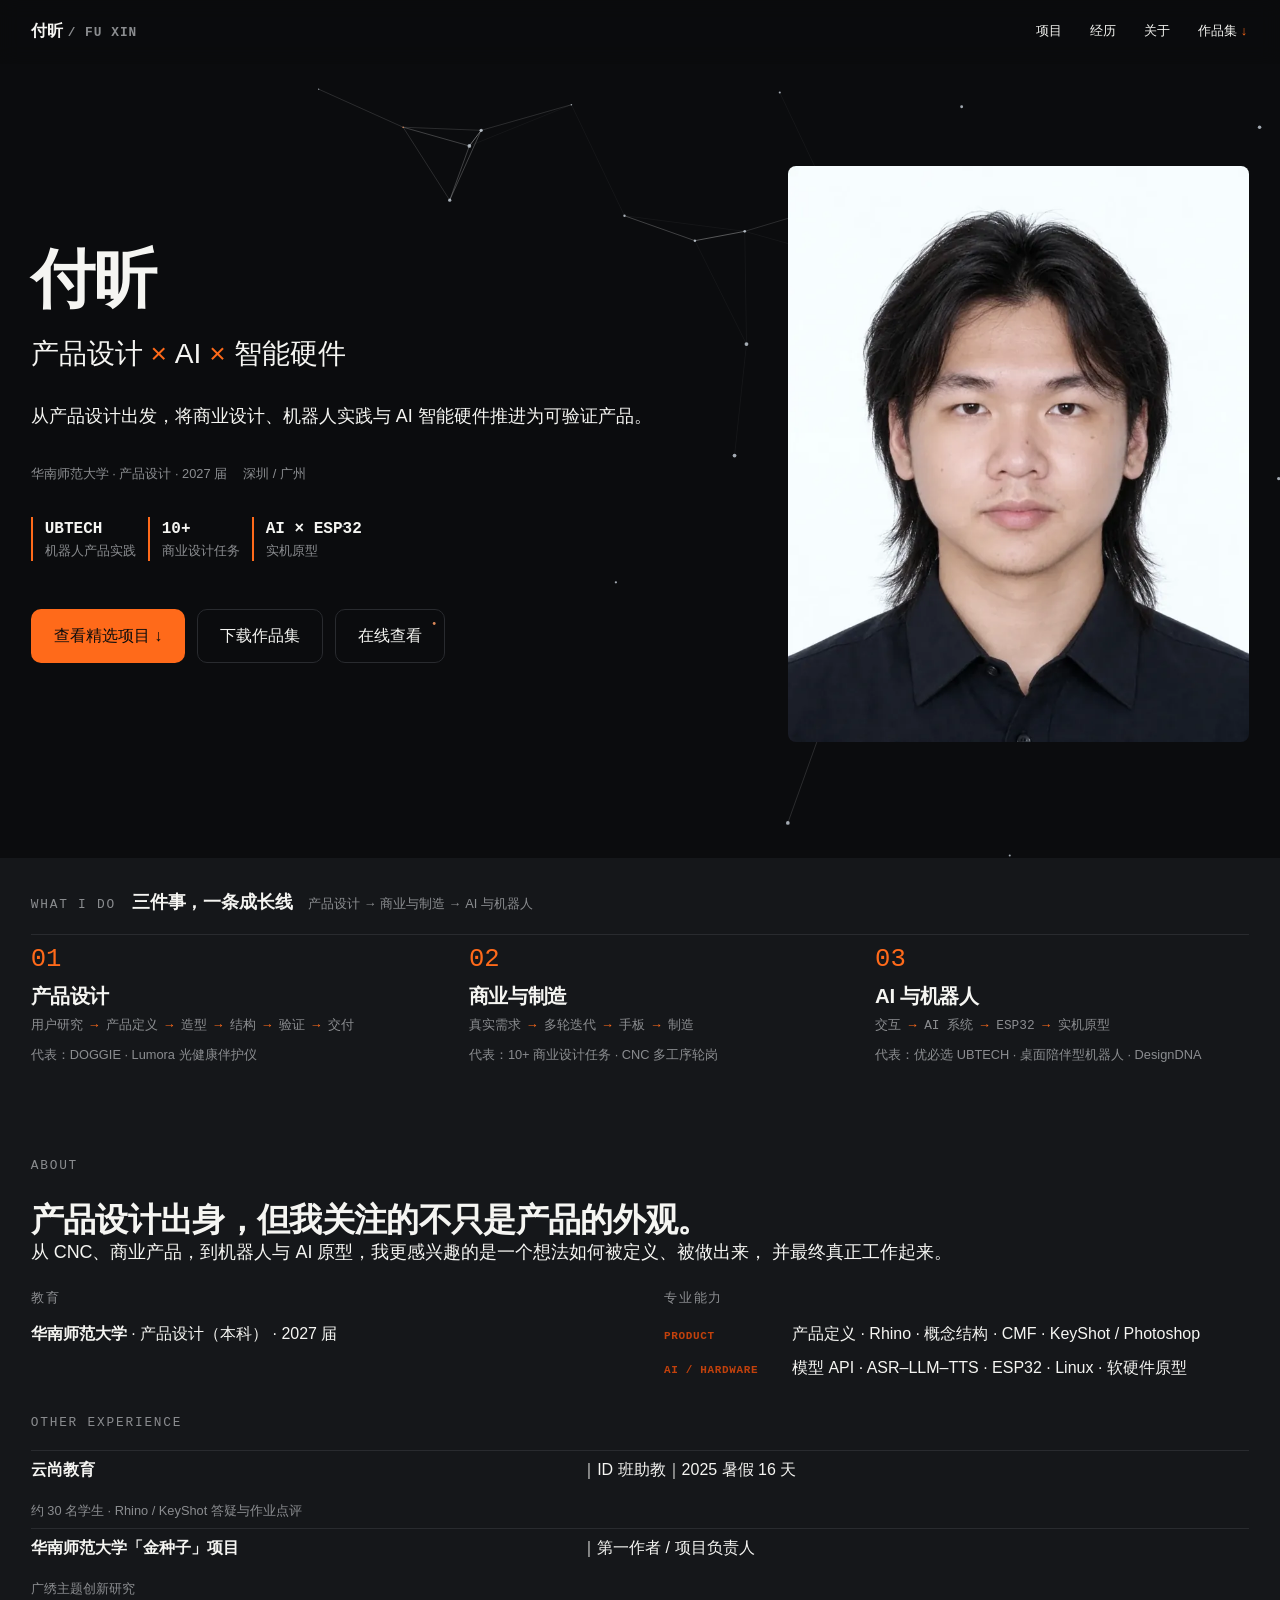
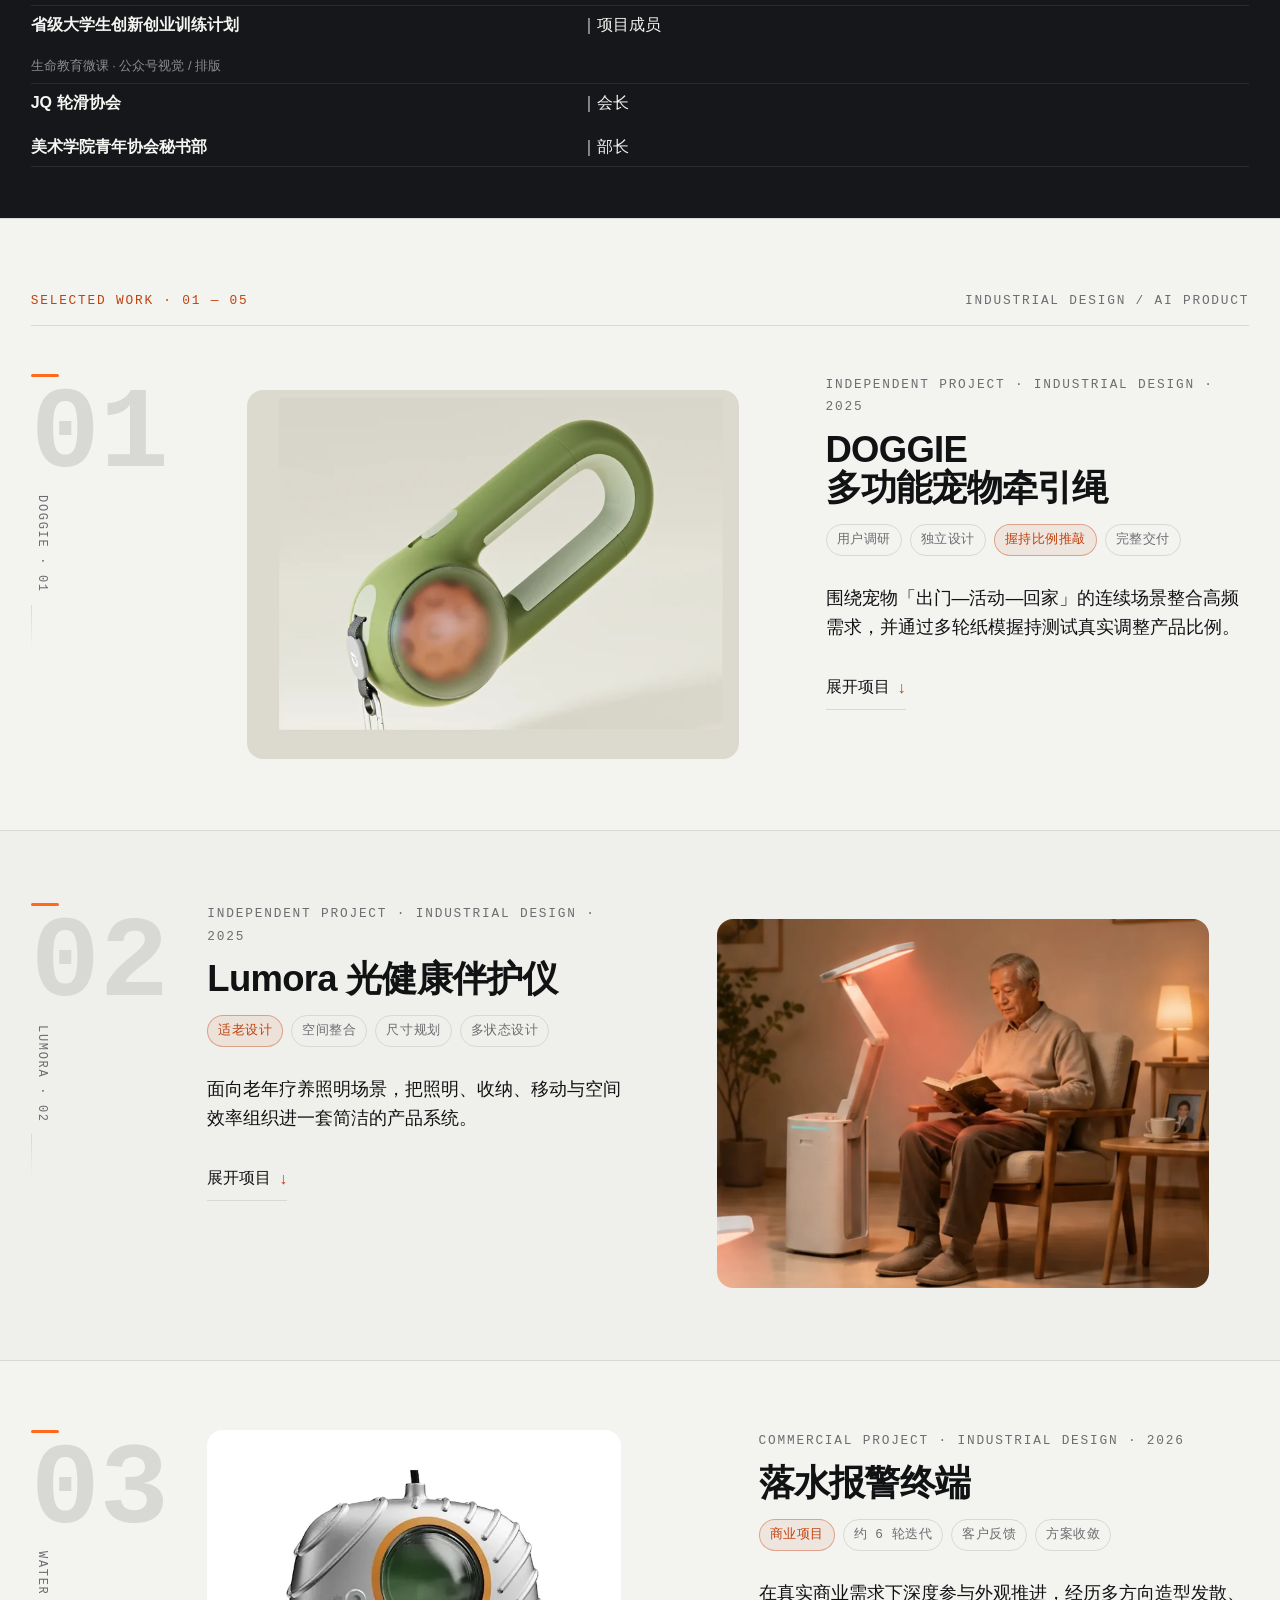
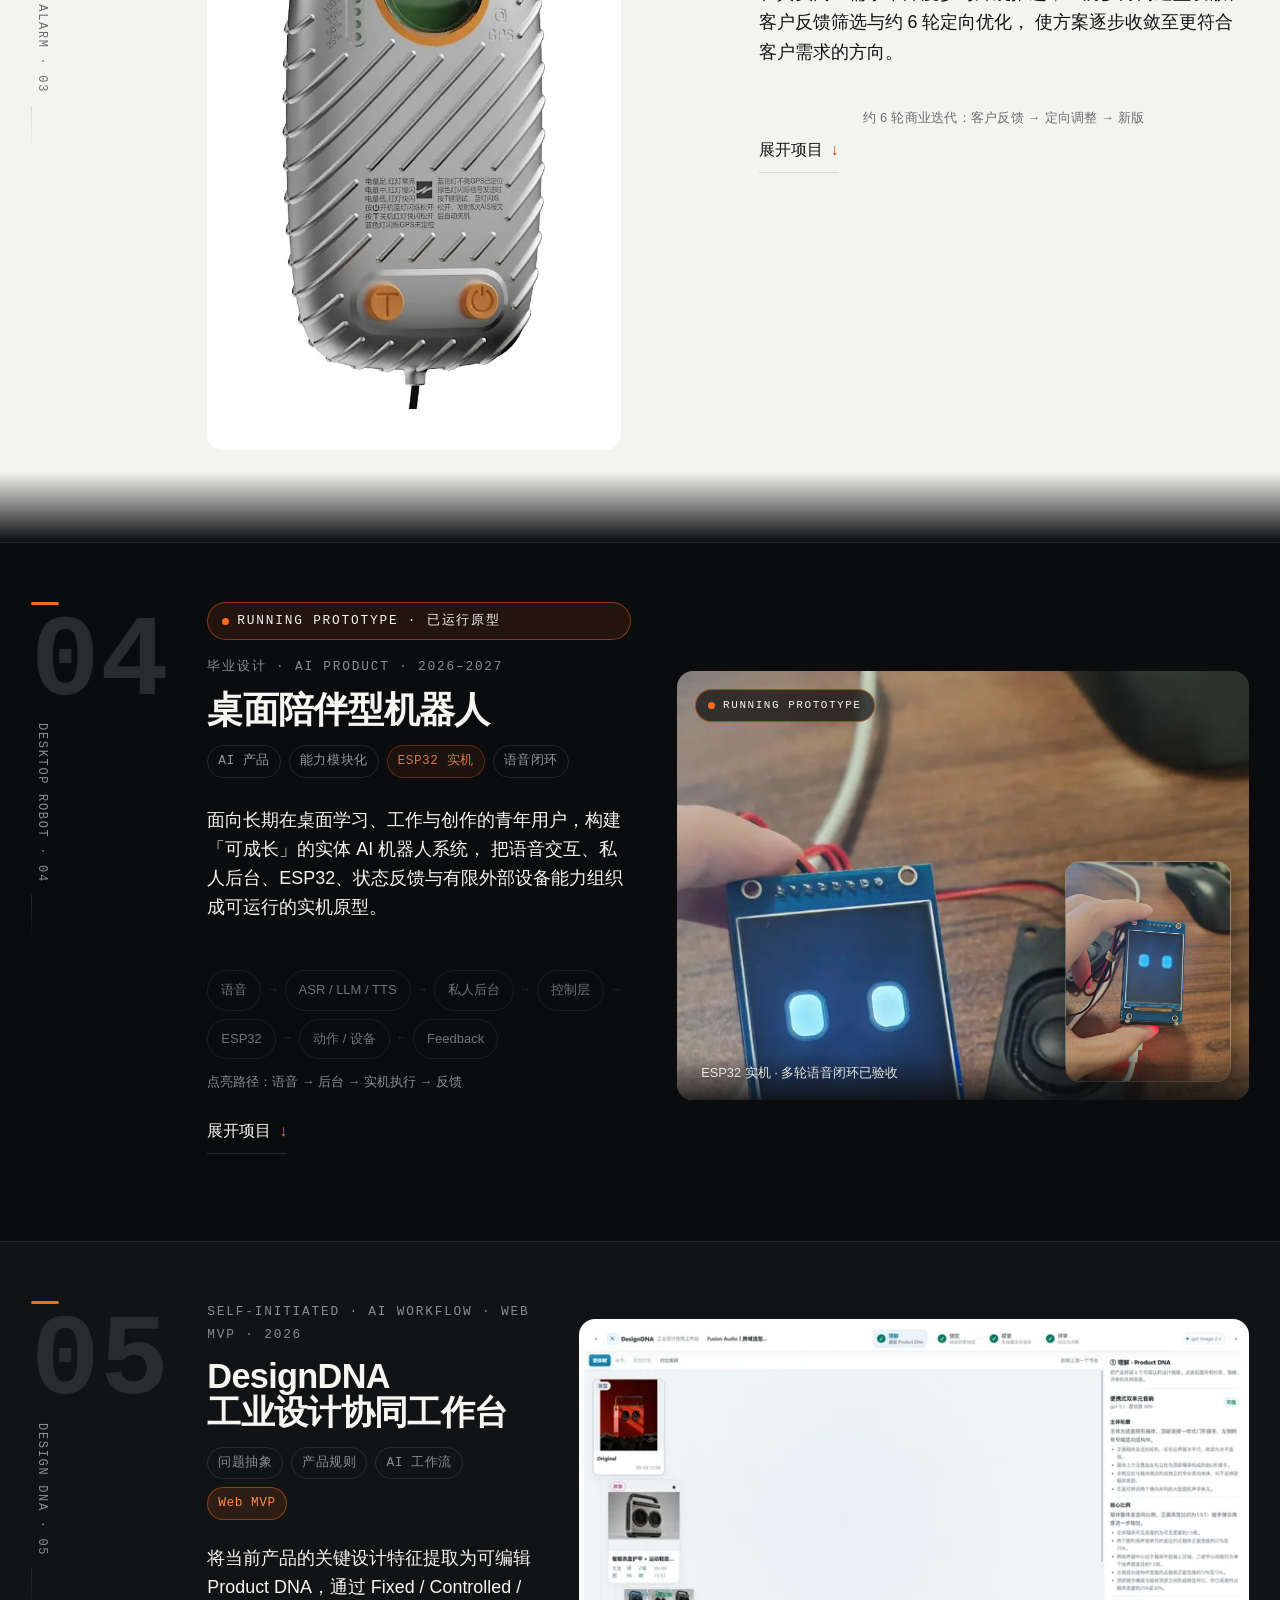
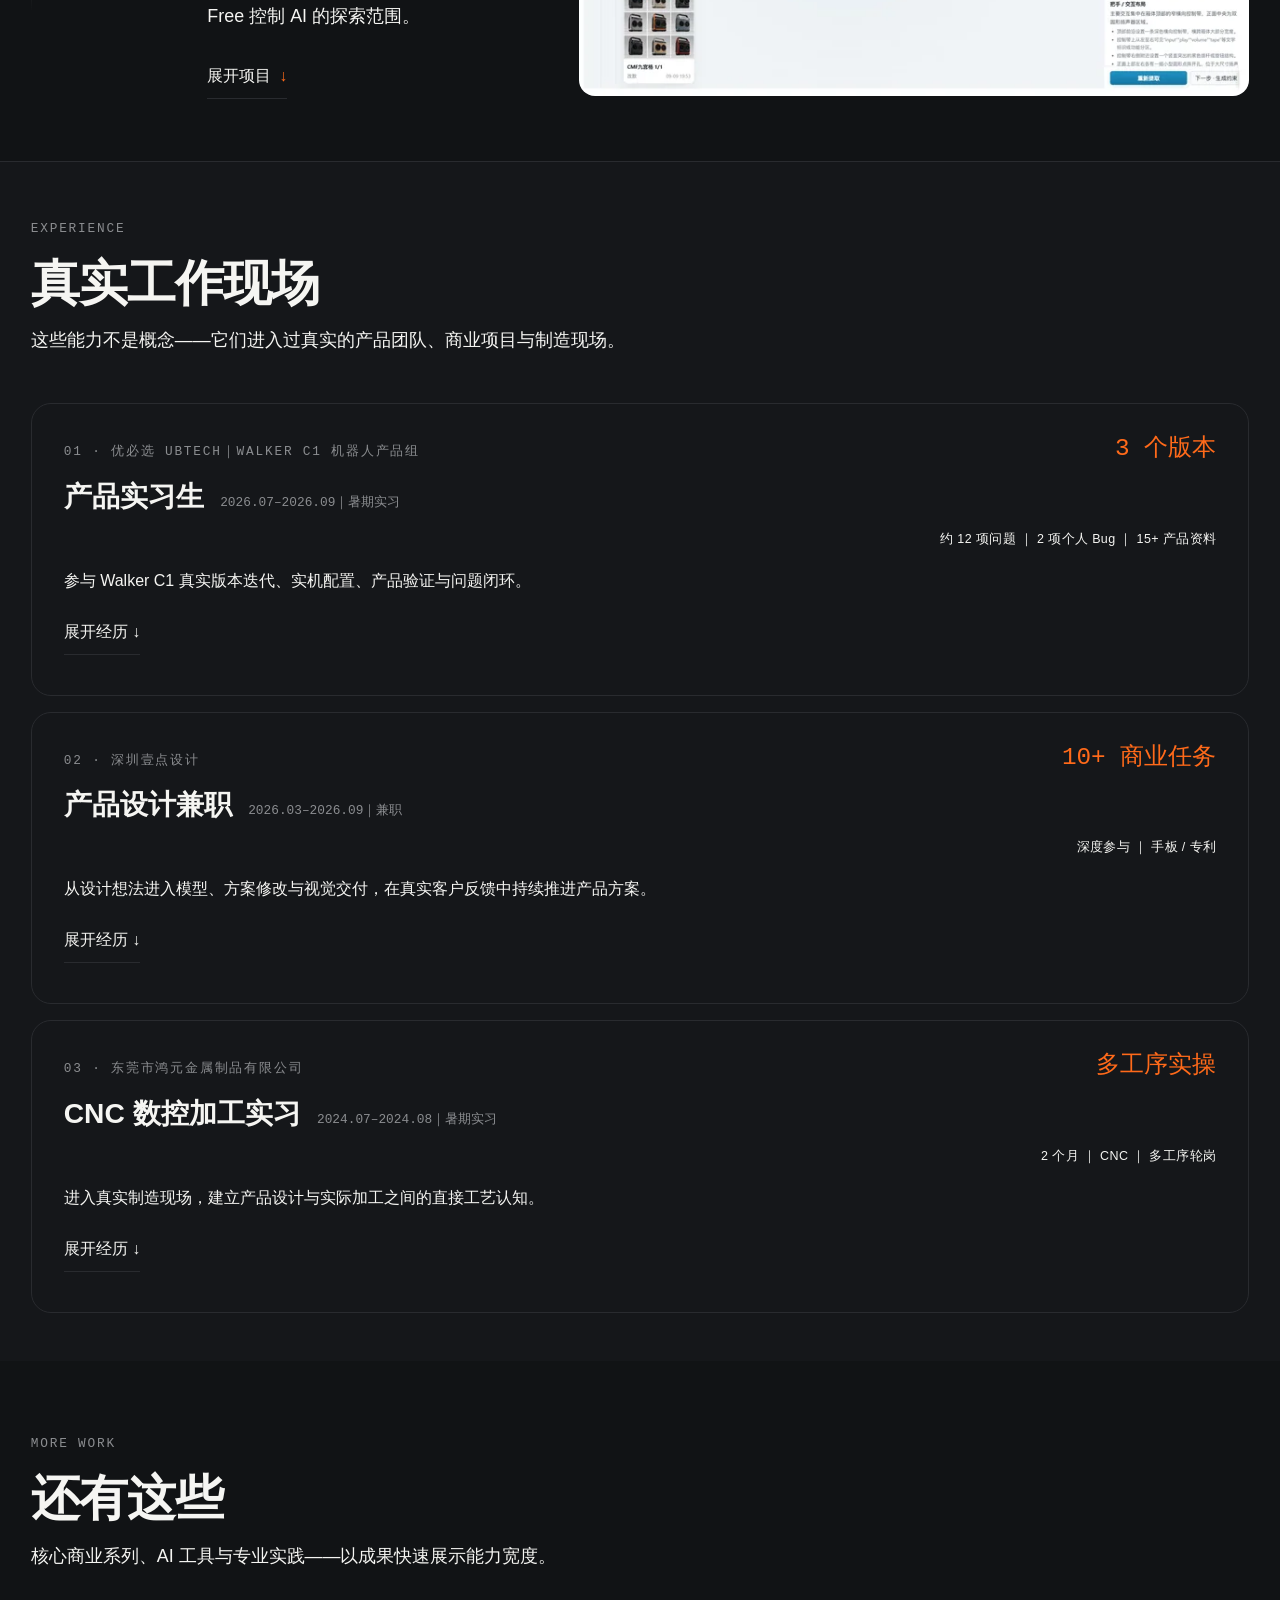
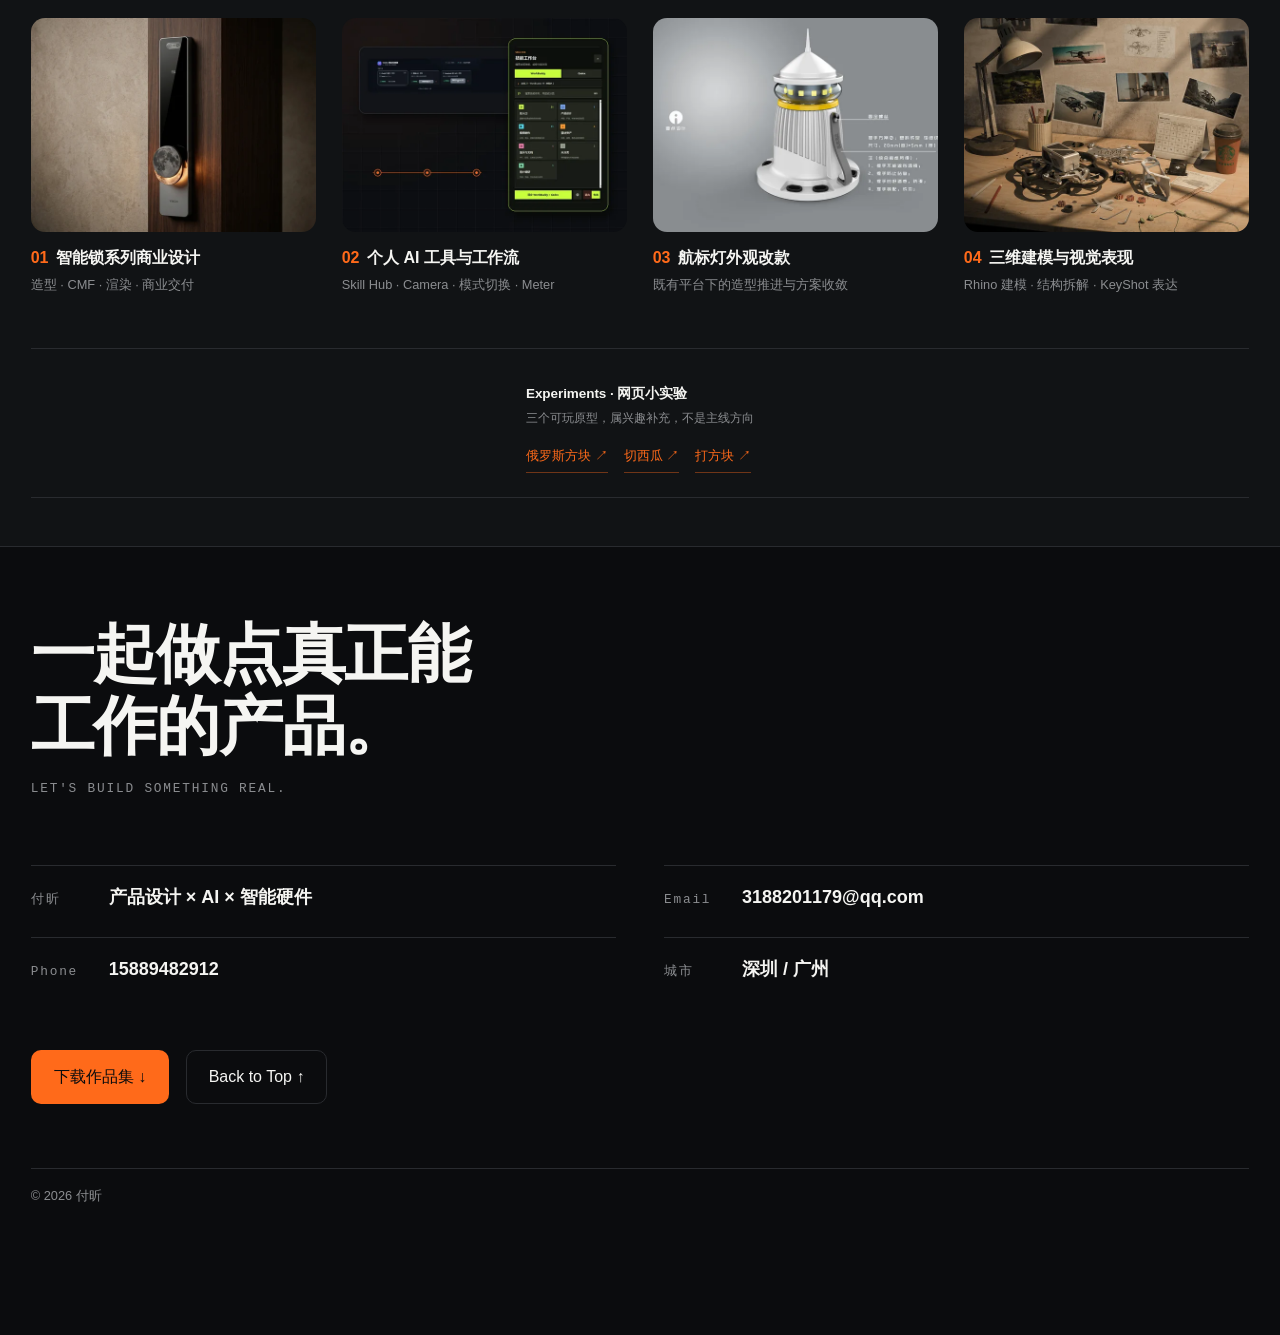
==== commit a105c3e5: "fix: clean up navlight quick view layout" ====
--- a/index.html
+++ b/index.html
@@ -376,7 +376,7 @@
   .project-hero-media, .media { border-radius: var(--r-media); }
 }
 </style>
-<link rel="stylesheet" href="./assets/css/site.css?v=55">
+<link rel="stylesheet" href="./assets/css/site.css?v=56">
 </head>
 <body>
 
@@ -1397,11 +1397,9 @@
             </header>
             <div class="mw-gallery mw-gallery--navlight">
               <figure class="media--zoom mw-shot mw-shot--hero"><img src="./assets/img/more/navlight/navlight-handle-b.webp" srcset="./assets/img/more/navlight/navlight-handle-b-600.webp 600w, ./assets/img/more/navlight/navlight-handle-b.webp 1500w" sizes="(max-width:720px) 100vw, 64vw" width="1500" height="844" alt="航标灯握持方式与最终效果方案" loading="lazy"><figcaption>最终方向 · 握持关系与整体形态</figcaption></figure>
-              <figure class="media--zoom mw-shot mw-shot--sketch"><img src="./assets/img/more/navlight/navlight-sketch.webp" srcset="./assets/img/more/navlight/navlight-sketch-600.webp 600w, ./assets/img/more/navlight/navlight-sketch.webp 1500w" sizes="(max-width:720px) 100vw, 28vw" width="1500" height="1999" alt="航标灯草图发散" loading="lazy"><figcaption>草图发散 · 轮廓与分件探索</figcaption></figure>
-              <figure class="media--zoom mw-shot"><img src="./assets/img/more/navlight/navlight-proportion.webp" srcset="./assets/img/more/navlight/navlight-proportion-600.webp 600w, ./assets/img/more/navlight/navlight-proportion.webp 1500w" sizes="(max-width:720px) 100vw, 28vw" width="1500" height="844" alt="航标灯比例与结构细节方案" loading="lazy"><figcaption>方案收敛 · 比例与细节</figcaption></figure>
             </div>
-            <div class="mw-more-grid">
-              <figure class="media--zoom mw-shot"><img src="./assets/img/more/navlight/navlight-handle-a.webp" srcset="./assets/img/more/navlight/navlight-handle-a-600.webp 600w, ./assets/img/more/navlight/navlight-handle-a.webp 1500w" sizes="(max-width:720px) 100vw, 30vw" width="1500" height="844" alt="航标灯另一套握持与外观方案" loading="lazy"><figcaption>方案对照 · 另一套握持形态</figcaption></figure>
+            <div class="mw-more-grid mw-more-grid--navlight">
+              <figure class="media--zoom mw-shot"><img src="./assets/img/more/navlight/navlight-sketch.webp" srcset="./assets/img/more/navlight/navlight-sketch-600.webp 600w, ./assets/img/more/navlight/navlight-sketch.webp 1500w" sizes="(max-width:720px) 100vw, 30vw" width="1500" height="1999" alt="航标灯草图发散" loading="lazy"><figcaption>草图发散 · 轮廓与分件探索</figcaption></figure>
               <figure class="media--zoom mw-shot"><img src="./assets/img/more/navlight/navlight-sketch-a.webp" srcset="./assets/img/more/navlight/navlight-sketch-a-600.webp 600w, ./assets/img/more/navlight/navlight-sketch-a.webp 1500w" sizes="(max-width:720px) 100vw, 30vw" width="1500" height="1999" alt="航标灯早期草图方向 A" loading="lazy"><figcaption>草图方向 A · 圆角框架</figcaption></figure>
               <figure class="media--zoom mw-shot"><img src="./assets/img/more/navlight/navlight-sketch-b.webp" srcset="./assets/img/more/navlight/navlight-sketch-b-600.webp 600w, ./assets/img/more/navlight/navlight-sketch-b.webp 1500w" sizes="(max-width:720px) 100vw, 30vw" width="1500" height="1999" alt="航标灯早期草图方向 B" loading="lazy"><figcaption>草图方向 B · 放射轮廓</figcaption></figure>
             </div>
@@ -1487,6 +1485,6 @@
 
 </div><!-- /.page -->
 
-<script src="./assets/js/site.js?v=55" defer></script>
+<script src="./assets/js/site.js?v=56" defer></script>
 </body>
 </html>
--- a/assets/css/site.css
+++ b/assets/css/site.css
@@ -1164,9 +1164,9 @@
   gap:10px;
 }
 .mw-gallery .mw-shot--hero{grid-row:span 2}
-.mw-gallery--navlight{grid-template-rows:repeat(2,minmax(200px,1fr))}
-.mw-gallery--navlight .mw-shot--hero{grid-row:span 2}
-.mw-gallery--navlight .mw-shot--sketch img{object-position:center 29%}
+.mw-gallery--navlight{display:block;min-height:0}
+.mw-gallery--navlight .mw-shot--hero{height:auto;min-height:0;aspect-ratio:16 / 9}
+.mw-gallery--navlight .mw-shot--hero img{object-fit:cover}
 .mw-shot{
   position:relative;
   min-width:0;
@@ -1199,6 +1199,7 @@
 }
 .mw-more-grid .mw-shot{grid-column:span 2;aspect-ratio:4 / 3}
 .mw-more-grid .mw-shot--half{grid-column:span 3;aspect-ratio:16 / 10}
+.mw-more-grid--navlight .mw-shot{aspect-ratio:3 / 4}
 
 .mw-tool-grid{display:grid;grid-template-columns:repeat(6,minmax(0,1fr));gap:10px}
 .mw-tool-grid .mw-shot{grid-column:span 2;height:430px}
@@ -1246,6 +1247,7 @@
   .mw-proof-row{grid-template-columns:repeat(2,minmax(0,1fr))}
   .mw-more-grid{grid-template-columns:repeat(2,minmax(0,1fr))}
   .mw-more-grid .mw-shot,.mw-more-grid .mw-shot--half{grid-column:auto;aspect-ratio:4 / 3}
+  .mw-more-grid--navlight .mw-shot{aspect-ratio:3 / 4}
   .mw-more-grid .mw-shot:last-child:nth-child(odd){grid-column:1 / -1}
 }
 @media(max-width:700px){
@@ -1258,13 +1260,13 @@
   .mw-gallery .mw-shot--hero,.mw-gallery--navlight .mw-shot--hero{grid-row:auto}
   .mw-gallery--feature .mw-shot--hero,.mw-gallery--navlight .mw-shot--hero{height:auto;min-height:0;aspect-ratio:4 / 3}
   .mw-gallery--feature .mw-shot:not(.mw-shot--hero),.mw-gallery--navlight .mw-shot{height:auto;aspect-ratio:4 / 3}
-  .mw-gallery--navlight .mw-shot--sketch{aspect-ratio:3 / 4}
   .mw-tool-grid .mw-shot,.mw-tool-grid .mw-shot--wide,.mw-tool-grid .mw-shot--portrait:last-child,.mw-tool-grid .mw-shot--camera,.mw-tool-grid .mw-shot--meter{grid-column:auto;height:auto;min-height:0;aspect-ratio:4 / 3}
   .mw-tool-grid .mw-shot--portrait{aspect-ratio:4 / 5}
   .mw-proof-row{grid-template-columns:1fr;gap:8px}
   .mw-proof-row > div{min-height:0;padding:14px 16px}
   .mw-more-grid{margin-top:9px}
   .mw-more-grid .mw-shot,.mw-more-grid .mw-shot--half,.mw-more-grid .mw-shot:last-child:nth-child(odd){grid-column:auto;aspect-ratio:4 / 3}
+  .mw-more-grid--navlight .mw-shot,.mw-more-grid--navlight .mw-shot:last-child:nth-child(odd){aspect-ratio:3 / 4}
   .mw-panel__foot{align-items:flex-start}
   .mw-panel__foot p{max-width:76%}
 }
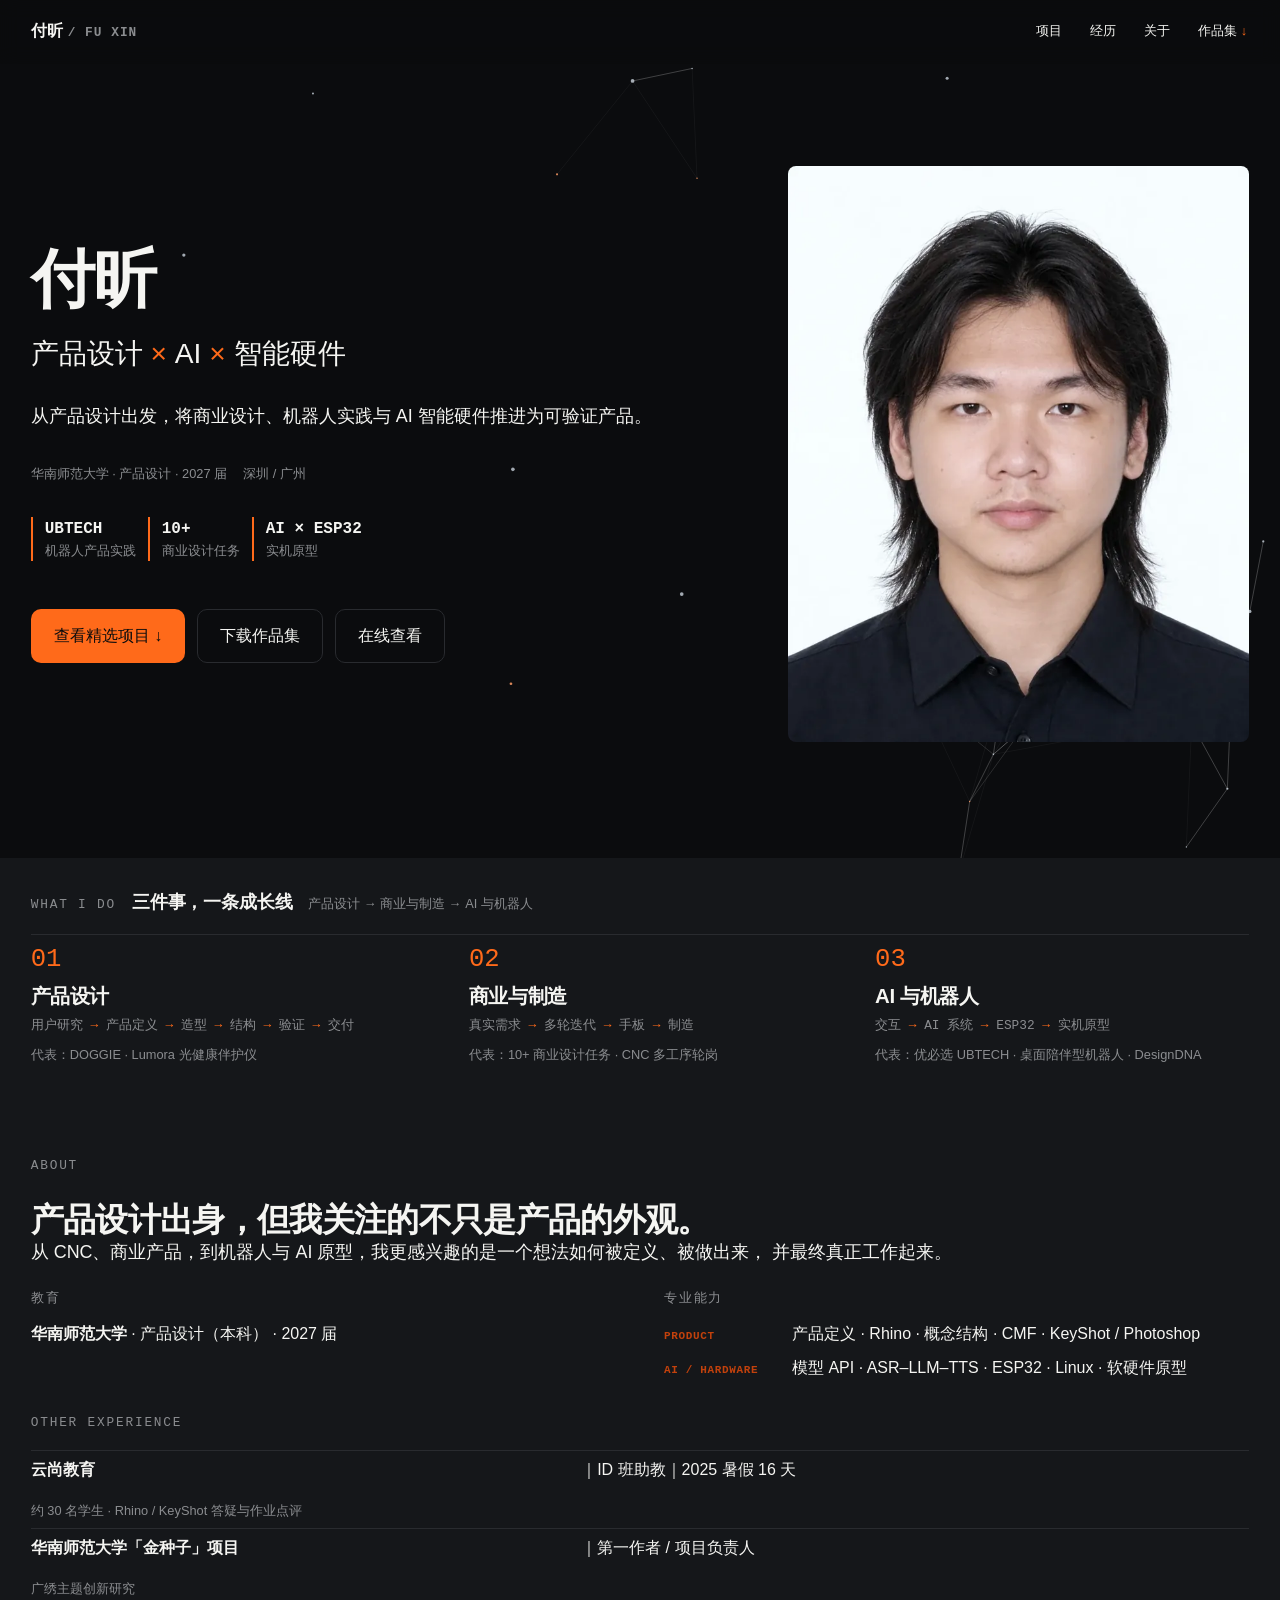
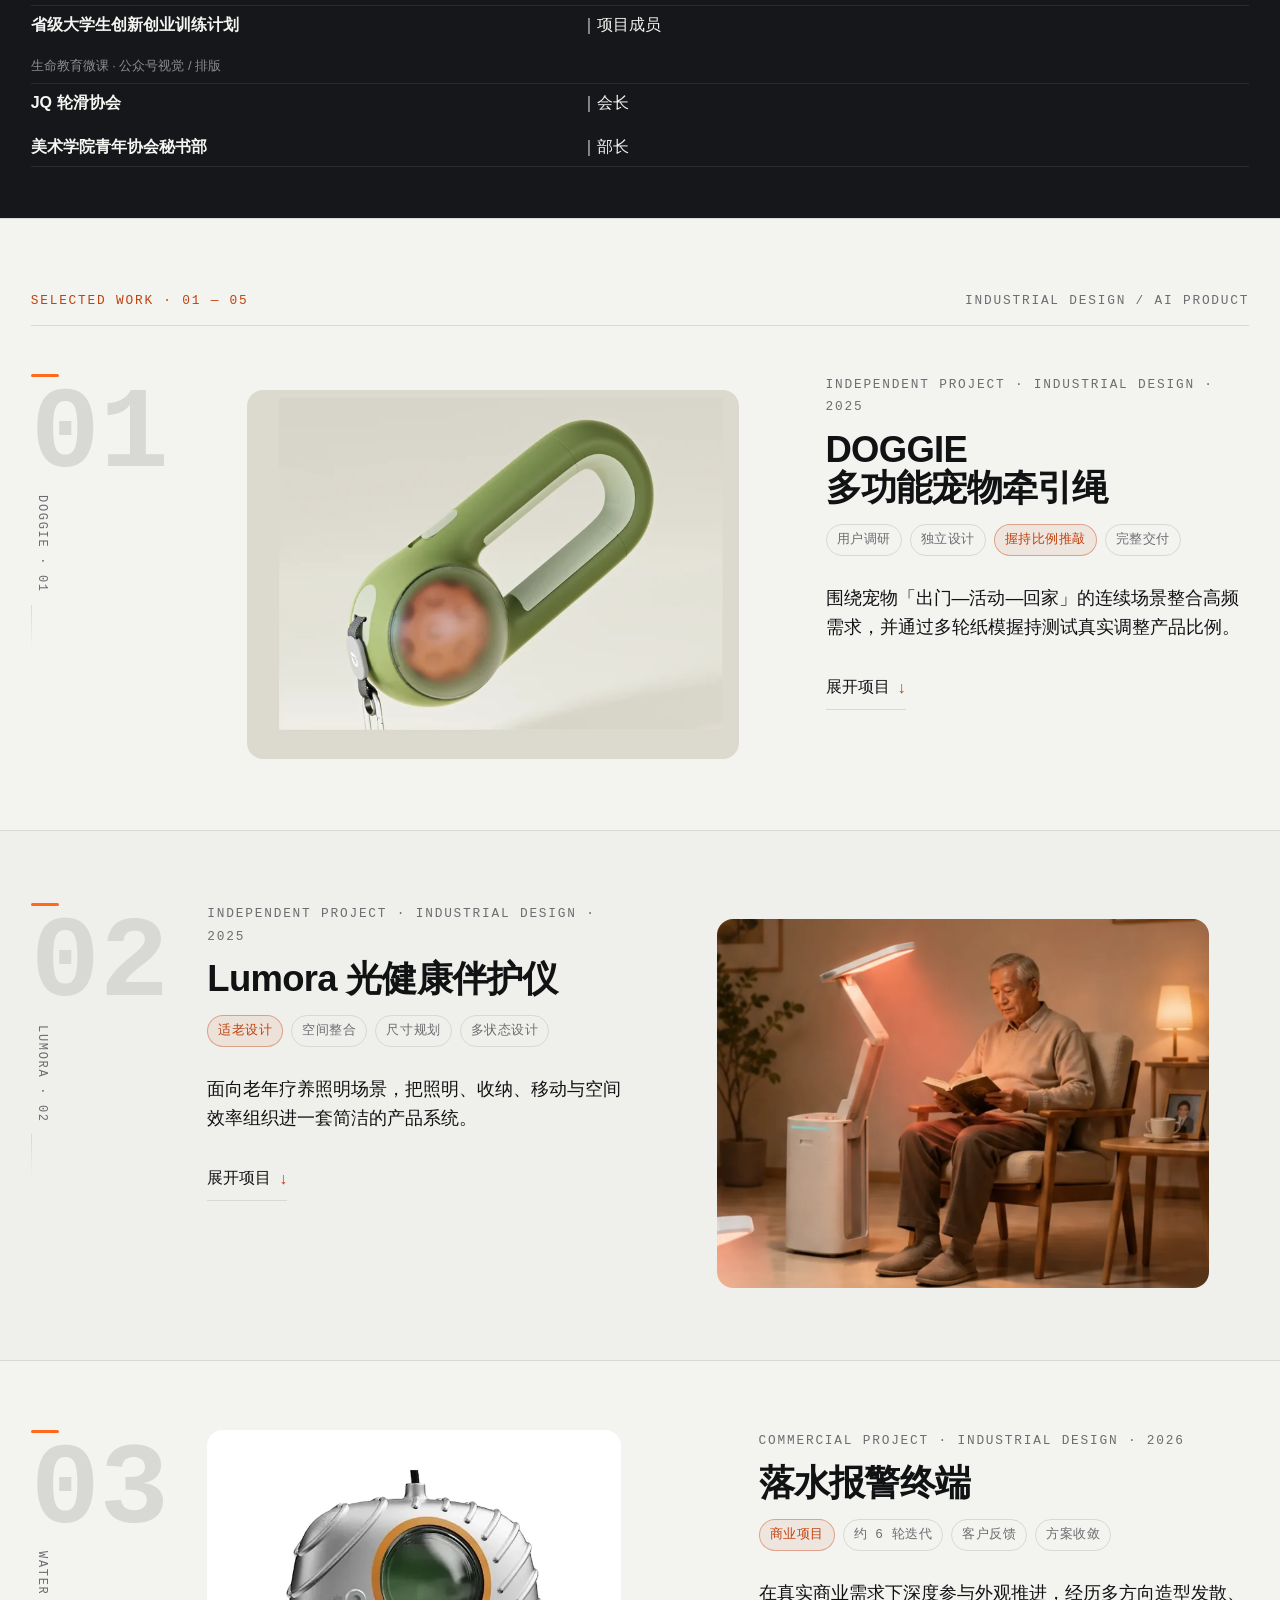
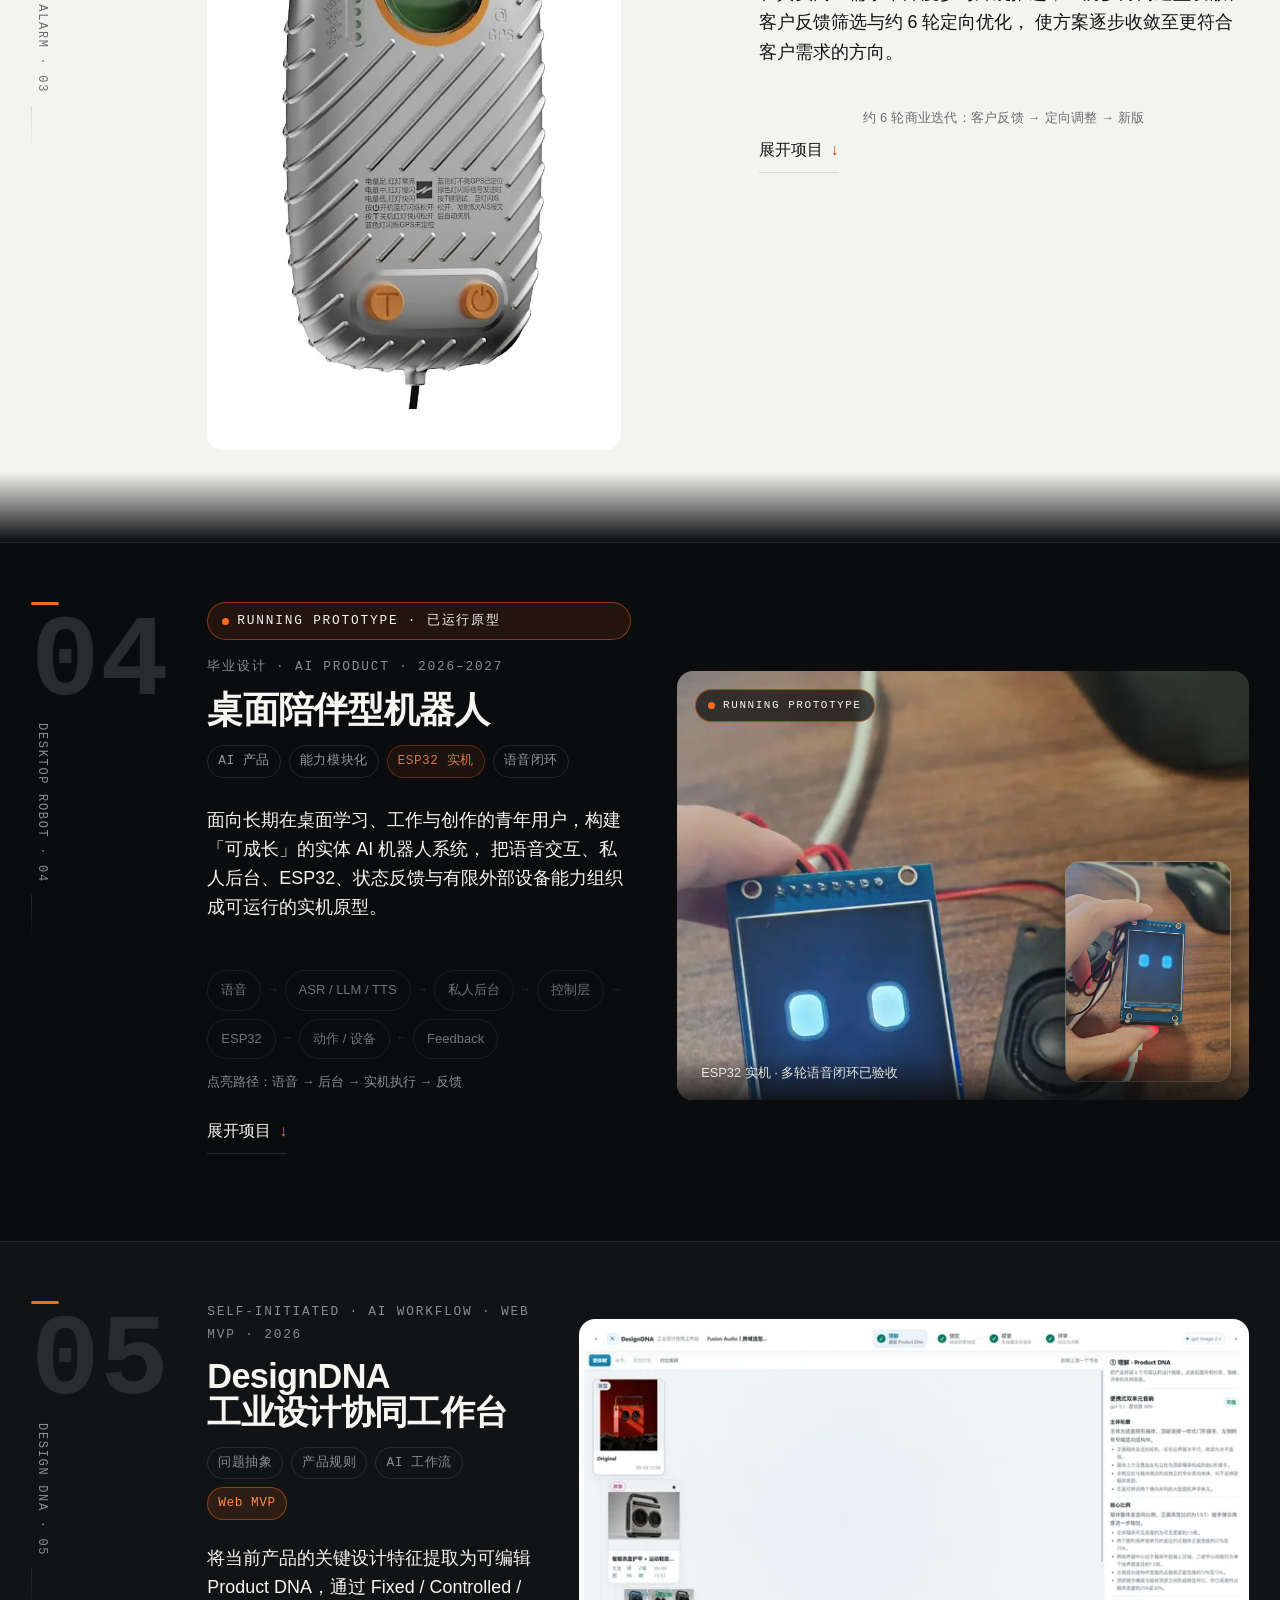
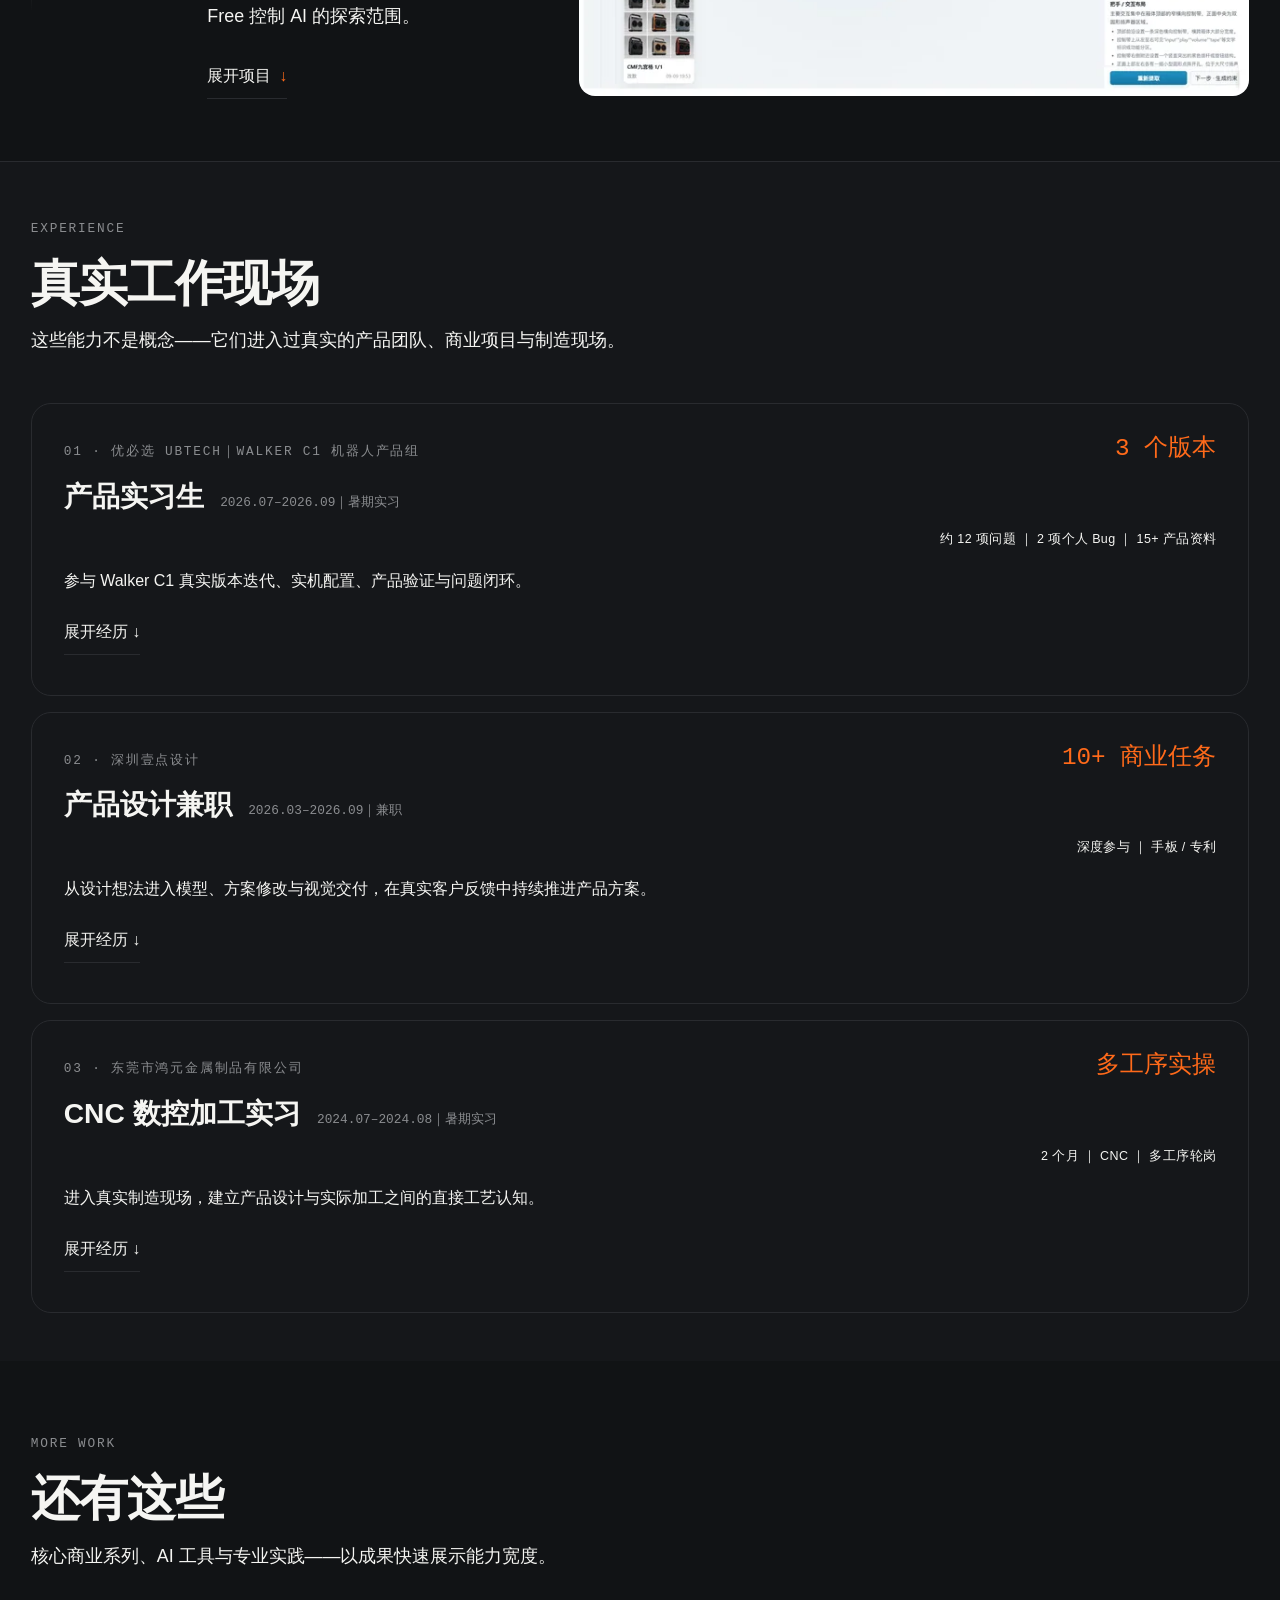
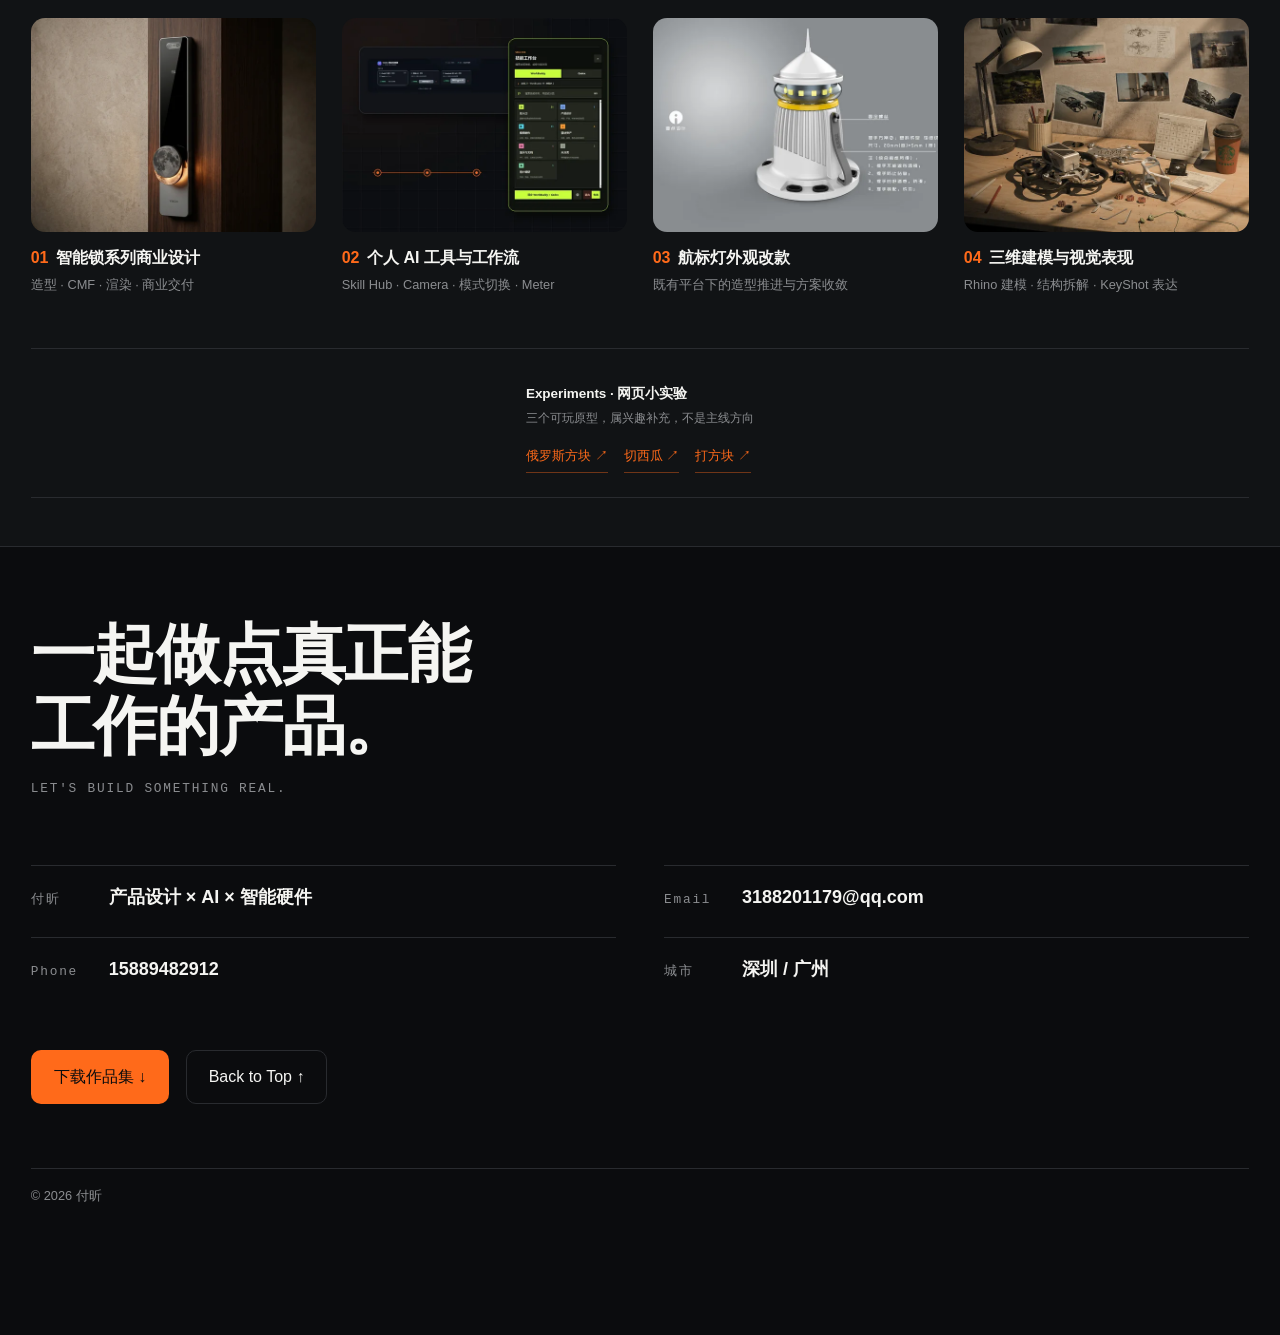
==== commit 6475f24b: "feat: expand navlight design evidence" ====
--- a/index.html
+++ b/index.html
@@ -376,7 +376,7 @@
   .project-hero-media, .media { border-radius: var(--r-media); }
 }
 </style>
-<link rel="stylesheet" href="./assets/css/site.css?v=56">
+<link rel="stylesheet" href="./assets/css/site.css?v=57">
 </head>
 <body>
 
@@ -1399,9 +1399,11 @@
               <figure class="media--zoom mw-shot mw-shot--hero"><img src="./assets/img/more/navlight/navlight-handle-b.webp" srcset="./assets/img/more/navlight/navlight-handle-b-600.webp 600w, ./assets/img/more/navlight/navlight-handle-b.webp 1500w" sizes="(max-width:720px) 100vw, 64vw" width="1500" height="844" alt="航标灯握持方式与最终效果方案" loading="lazy"><figcaption>最终方向 · 握持关系与整体形态</figcaption></figure>
             </div>
             <div class="mw-more-grid mw-more-grid--navlight">
-              <figure class="media--zoom mw-shot"><img src="./assets/img/more/navlight/navlight-sketch.webp" srcset="./assets/img/more/navlight/navlight-sketch-600.webp 600w, ./assets/img/more/navlight/navlight-sketch.webp 1500w" sizes="(max-width:720px) 100vw, 30vw" width="1500" height="1999" alt="航标灯草图发散" loading="lazy"><figcaption>草图发散 · 轮廓与分件探索</figcaption></figure>
-              <figure class="media--zoom mw-shot"><img src="./assets/img/more/navlight/navlight-sketch-a.webp" srcset="./assets/img/more/navlight/navlight-sketch-a-600.webp 600w, ./assets/img/more/navlight/navlight-sketch-a.webp 1500w" sizes="(max-width:720px) 100vw, 30vw" width="1500" height="1999" alt="航标灯早期草图方向 A" loading="lazy"><figcaption>草图方向 A · 圆角框架</figcaption></figure>
-              <figure class="media--zoom mw-shot"><img src="./assets/img/more/navlight/navlight-sketch-b.webp" srcset="./assets/img/more/navlight/navlight-sketch-b-600.webp 600w, ./assets/img/more/navlight/navlight-sketch-b.webp 1500w" sizes="(max-width:720px) 100vw, 30vw" width="1500" height="1999" alt="航标灯早期草图方向 B" loading="lazy"><figcaption>草图方向 B · 放射轮廓</figcaption></figure>
+              <figure class="media--zoom mw-shot mw-shot--overview"><img src="./assets/img/more/navlight/navlight-concept-overview.webp" srcset="./assets/img/more/navlight/navlight-concept-overview-600.webp 600w, ./assets/img/more/navlight/navlight-concept-overview.webp 1600w" sizes="(max-width:720px) 100vw, 92vw" width="1600" height="900" alt="航标灯九款草图方案总览" loading="lazy"><figcaption><b>方案总览</b>三组方向下的 9 款造型发散</figcaption></figure>
+              <figure class="media--zoom mw-shot mw-shot--concept"><img src="./assets/img/more/navlight/navlight-concept-a.webp" srcset="./assets/img/more/navlight/navlight-concept-a-600.webp 600w, ./assets/img/more/navlight/navlight-concept-a.webp 1600w" sizes="(max-width:720px) 100vw, 30vw" width="1600" height="900" alt="航标灯 Concept A 现代专业方向" loading="lazy"><figcaption><b>Concept A</b>现代、专业 · 格栅与 V 字特征</figcaption></figure>
+              <figure class="media--zoom mw-shot mw-shot--concept"><img src="./assets/img/more/navlight/navlight-concept-b.webp" srcset="./assets/img/more/navlight/navlight-concept-b-600.webp 600w, ./assets/img/more/navlight/navlight-concept-b.webp 1600w" sizes="(max-width:720px) 100vw, 30vw" width="1600" height="900" alt="航标灯 Concept B 扎实生猛方向" loading="lazy"><figcaption><b>Concept B</b>扎实、耐用 · 方圆渐变结构</figcaption></figure>
+              <figure class="media--zoom mw-shot mw-shot--concept"><img src="./assets/img/more/navlight/navlight-concept-c.webp" srcset="./assets/img/more/navlight/navlight-concept-c-600.webp 600w, ./assets/img/more/navlight/navlight-concept-c.webp 1600w" sizes="(max-width:720px) 100vw, 30vw" width="1600" height="900" alt="航标灯 Concept C 大气实用方向" loading="lazy"><figcaption><b>Concept C</b>大气、实用 · 外扩底座与竖向分区</figcaption></figure>
+              <figure class="media--zoom mw-shot mw-shot--final"><img src="./assets/img/more/navlight/navlight-proportion.webp" srcset="./assets/img/more/navlight/navlight-proportion-600.webp 600w, ./assets/img/more/navlight/navlight-proportion.webp 1500w" sizes="(max-width:720px) 100vw, 92vw" width="1500" height="844" alt="航标灯最终方案比例与结构验证" loading="lazy"><figcaption><b>方案收敛</b>顶盖比例、照明窗与主体分区验证</figcaption></figure>
             </div>
             <footer class="mw-panel__foot"><p><b>能力证据</b> 约束内改款 / 草图推进 / Rhino / KeyShot</p><button class="mw-close" type="button">收起 ↑</button></footer>
           </article>
@@ -1485,6 +1487,6 @@
 
 </div><!-- /.page -->
 
-<script src="./assets/js/site.js?v=56" defer></script>
+<script src="./assets/js/site.js?v=57" defer></script>
 </body>
 </html>
--- a/assets/css/site.css
+++ b/assets/css/site.css
@@ -1199,7 +1199,9 @@
 }
 .mw-more-grid .mw-shot{grid-column:span 2;aspect-ratio:4 / 3}
 .mw-more-grid .mw-shot--half{grid-column:span 3;aspect-ratio:16 / 10}
-.mw-more-grid--navlight .mw-shot{aspect-ratio:3 / 4}
+.mw-more-grid--navlight .mw-shot{aspect-ratio:16 / 9}
+.mw-more-grid--navlight .mw-shot--overview,.mw-more-grid--navlight .mw-shot--final{grid-column:1 / -1}
+.mw-more-grid--navlight .mw-shot img{object-fit:cover}
 
 .mw-tool-grid{display:grid;grid-template-columns:repeat(6,minmax(0,1fr));gap:10px}
 .mw-tool-grid .mw-shot{grid-column:span 2;height:430px}
@@ -1247,7 +1249,8 @@
   .mw-proof-row{grid-template-columns:repeat(2,minmax(0,1fr))}
   .mw-more-grid{grid-template-columns:repeat(2,minmax(0,1fr))}
   .mw-more-grid .mw-shot,.mw-more-grid .mw-shot--half{grid-column:auto;aspect-ratio:4 / 3}
-  .mw-more-grid--navlight .mw-shot{aspect-ratio:3 / 4}
+  .mw-more-grid--navlight .mw-shot{aspect-ratio:16 / 9}
+  .mw-more-grid--navlight .mw-shot--overview,.mw-more-grid--navlight .mw-shot--final{grid-column:1 / -1}
   .mw-more-grid .mw-shot:last-child:nth-child(odd){grid-column:1 / -1}
 }
 @media(max-width:700px){
@@ -1266,7 +1269,7 @@
   .mw-proof-row > div{min-height:0;padding:14px 16px}
   .mw-more-grid{margin-top:9px}
   .mw-more-grid .mw-shot,.mw-more-grid .mw-shot--half,.mw-more-grid .mw-shot:last-child:nth-child(odd){grid-column:auto;aspect-ratio:4 / 3}
-  .mw-more-grid--navlight .mw-shot,.mw-more-grid--navlight .mw-shot:last-child:nth-child(odd){aspect-ratio:3 / 4}
+  .mw-more-grid--navlight .mw-shot,.mw-more-grid--navlight .mw-shot:last-child:nth-child(odd){aspect-ratio:16 / 9}
   .mw-panel__foot{align-items:flex-start}
   .mw-panel__foot p{max-width:76%}
 }
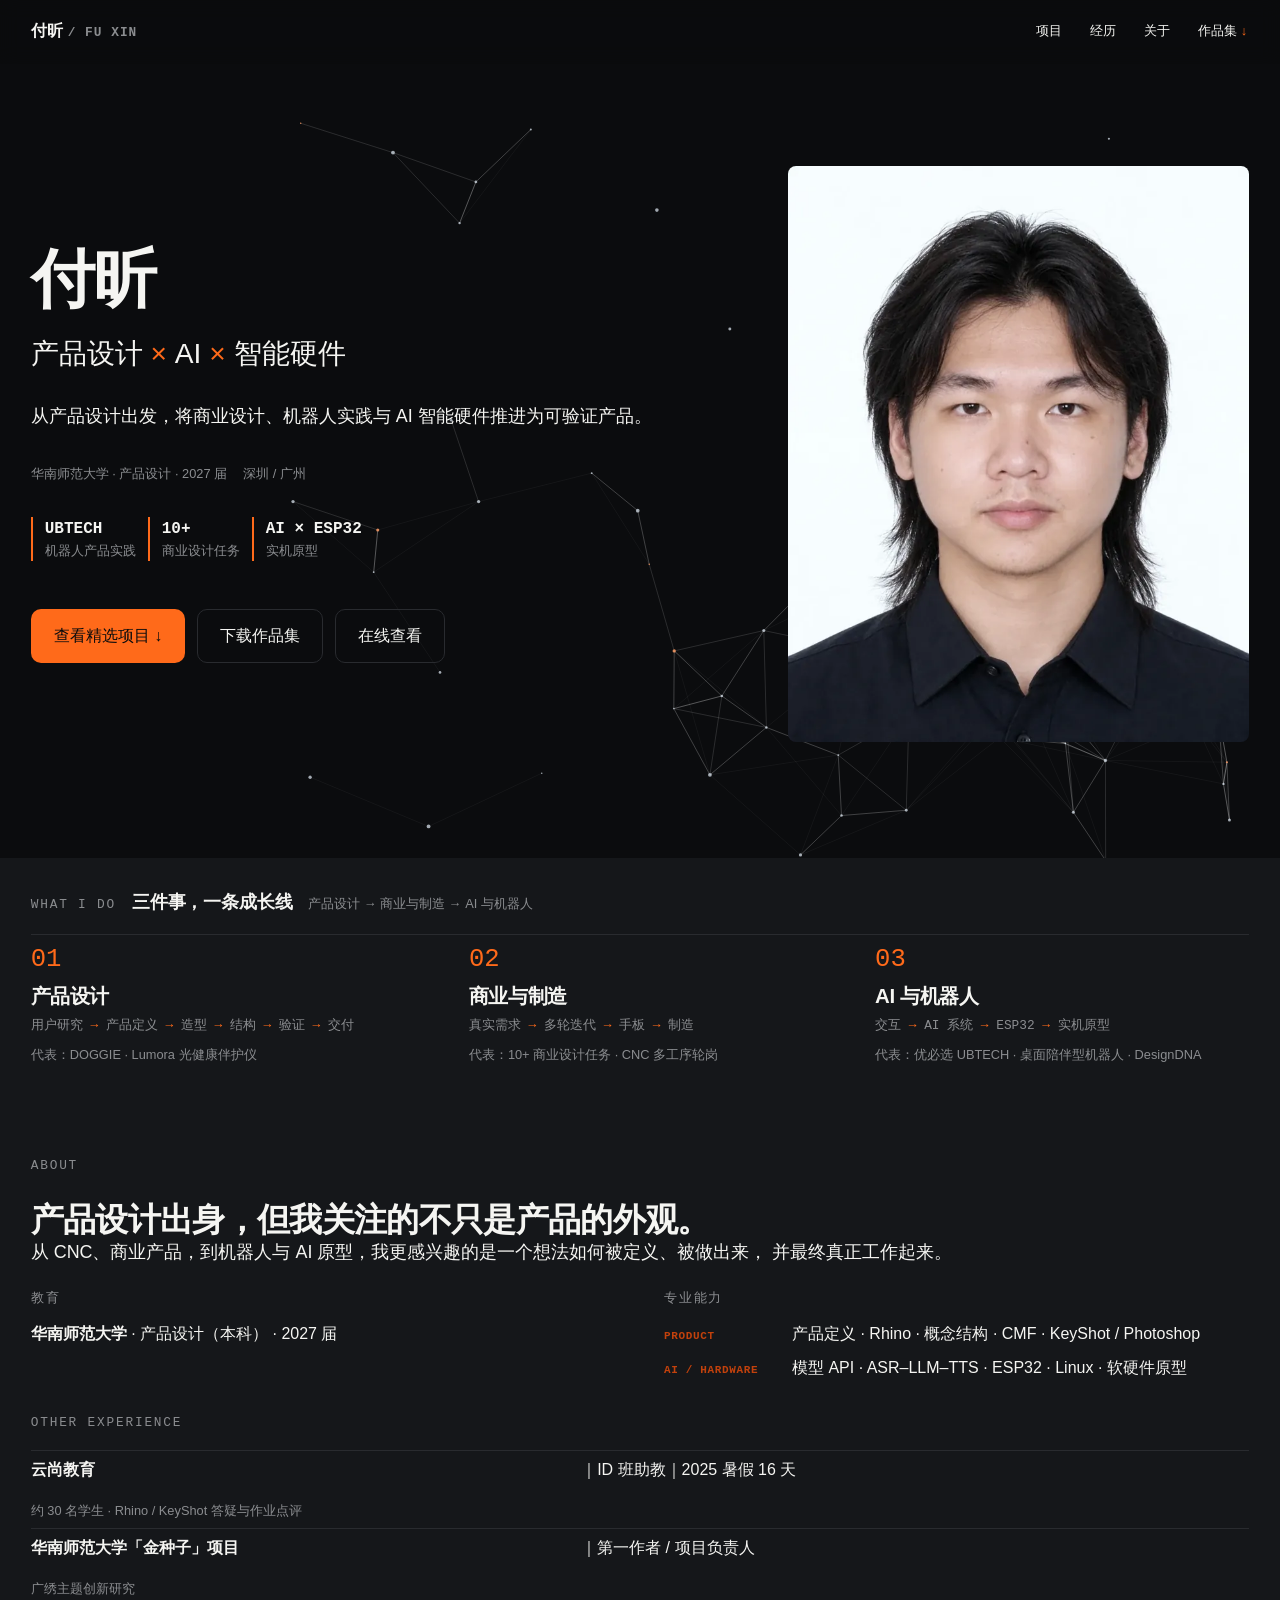
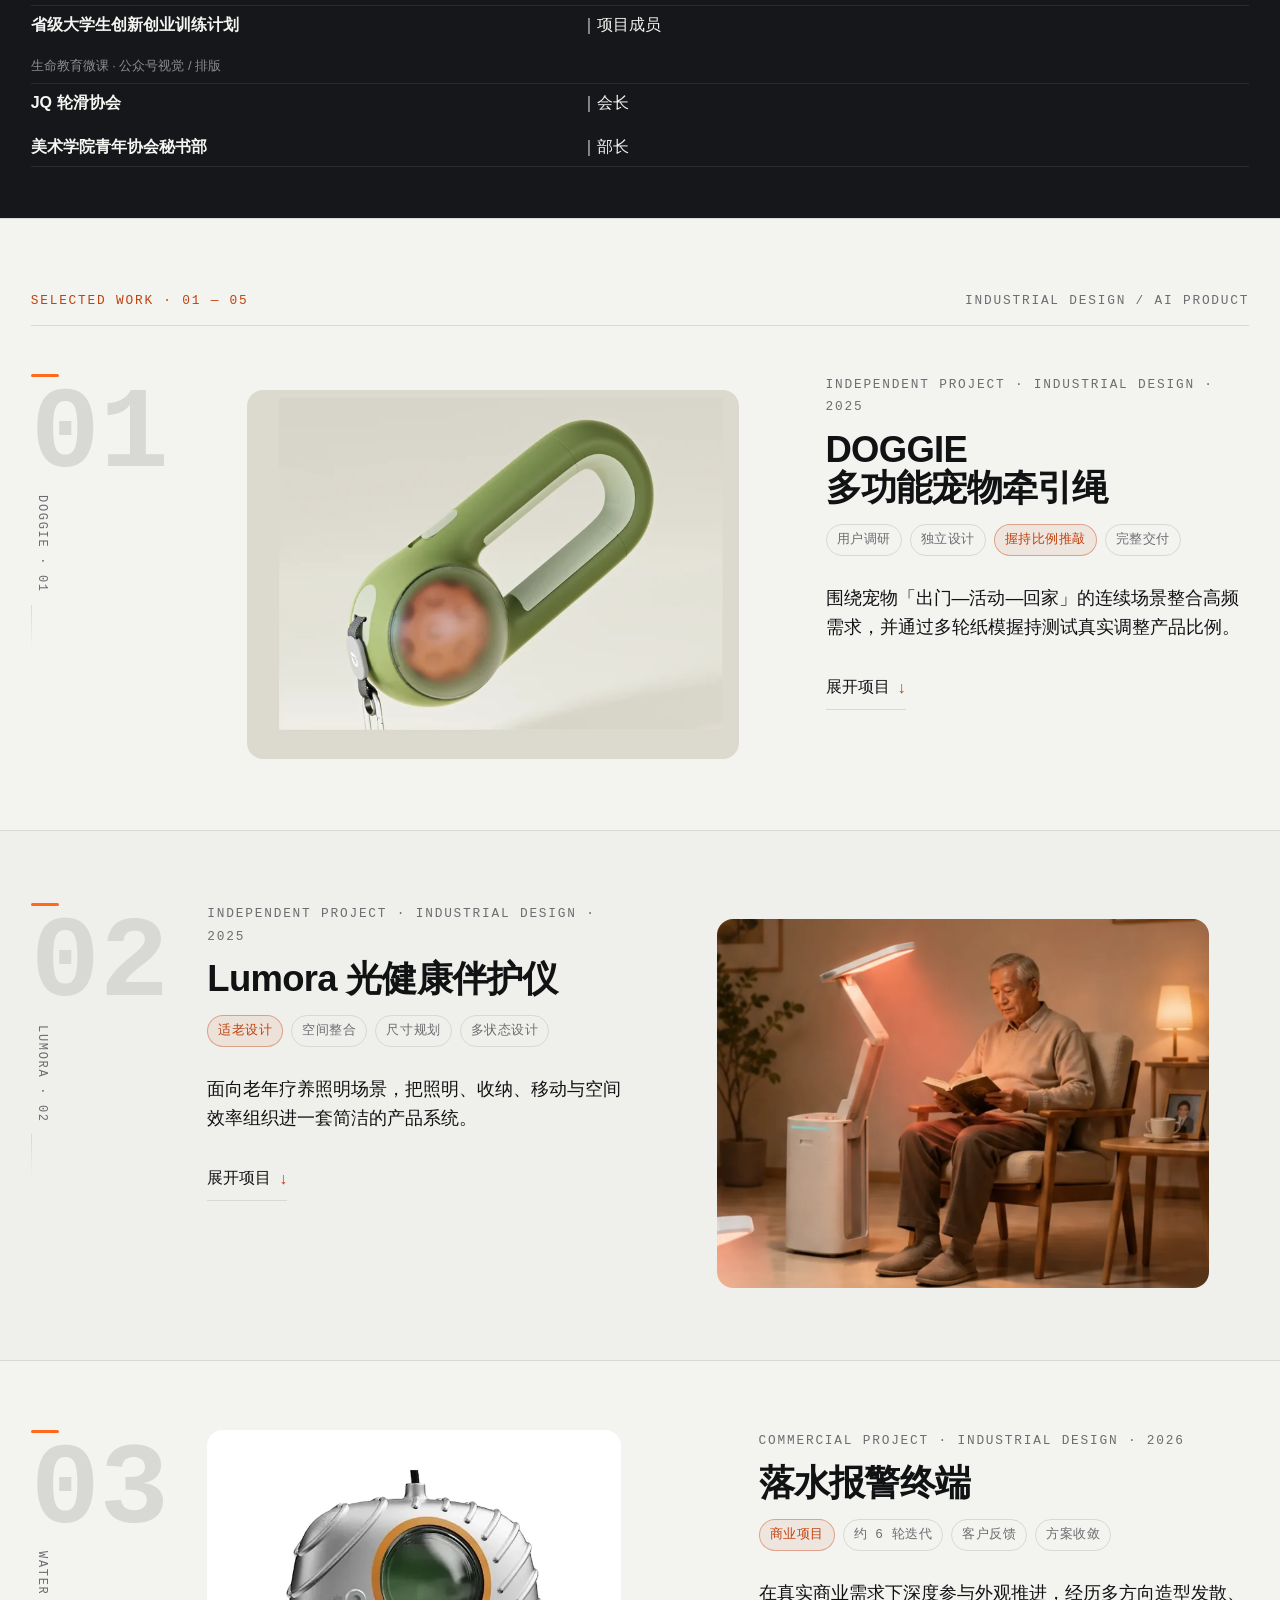
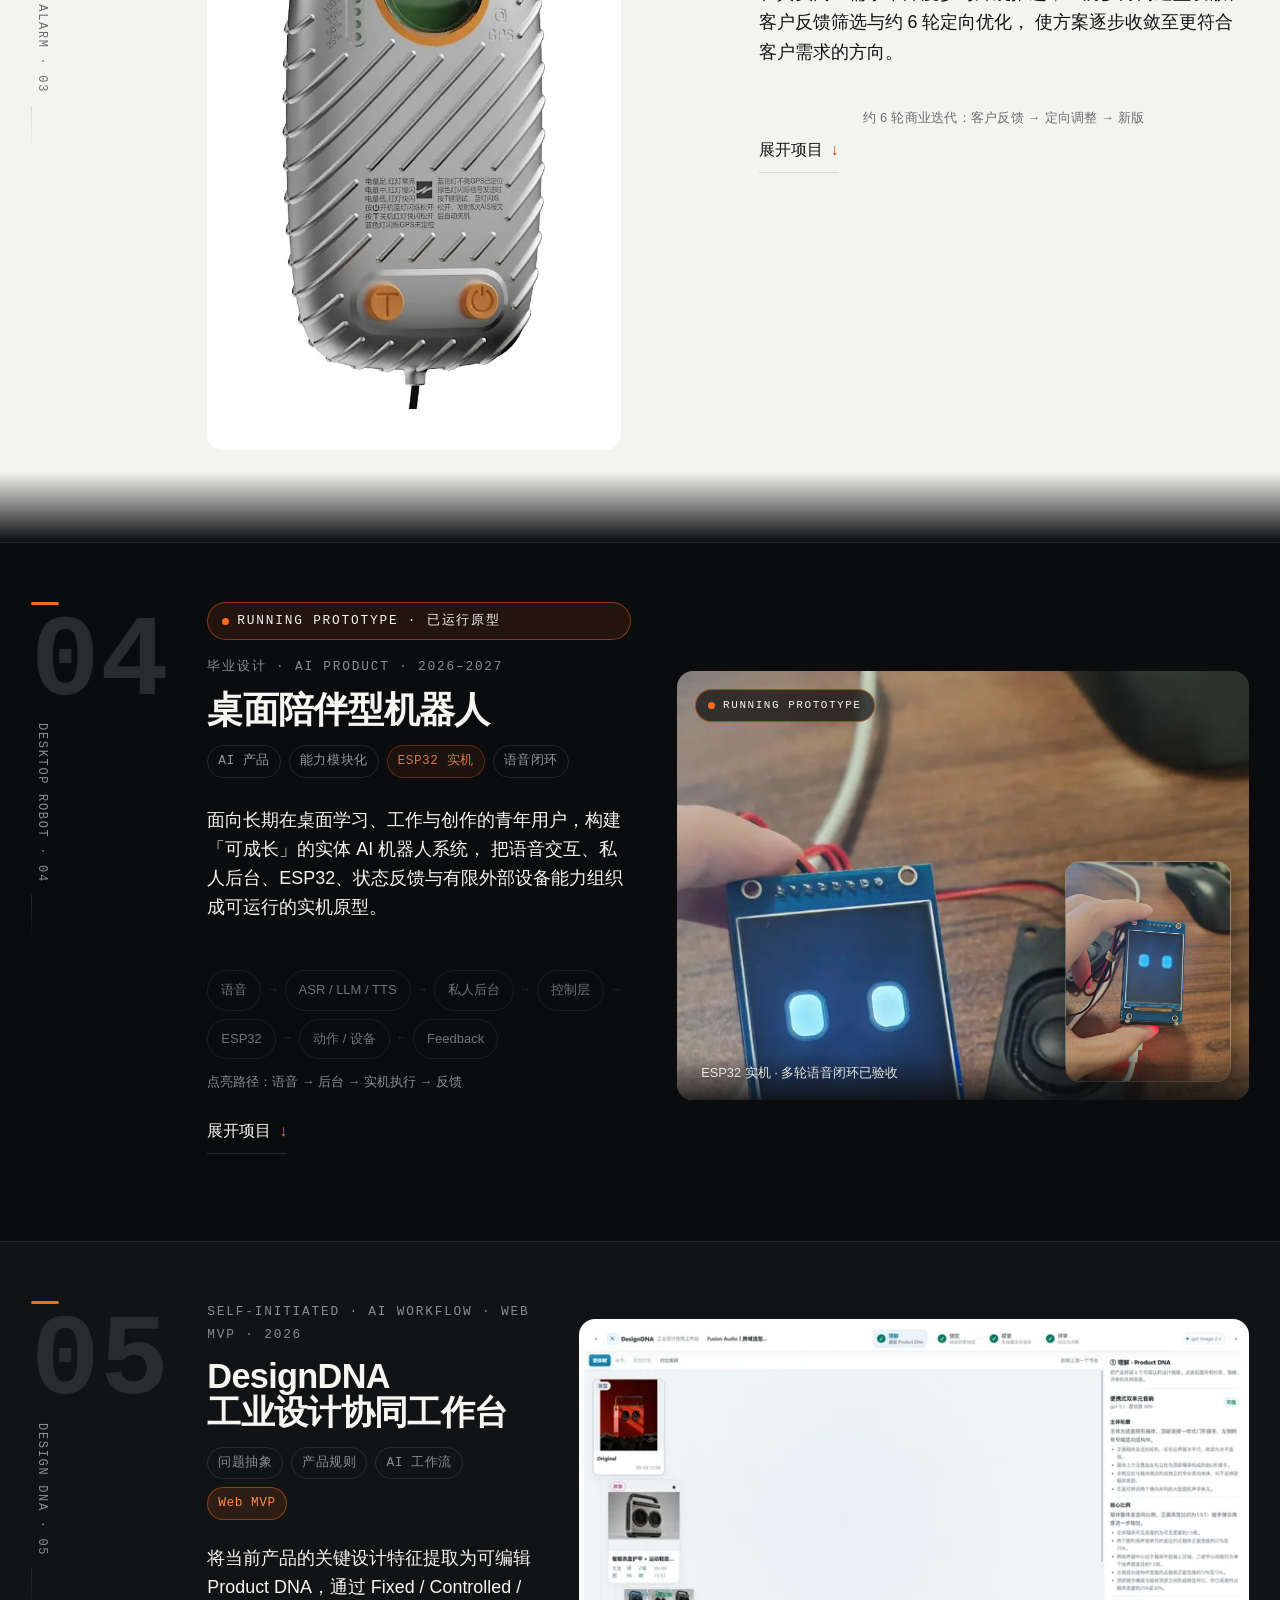
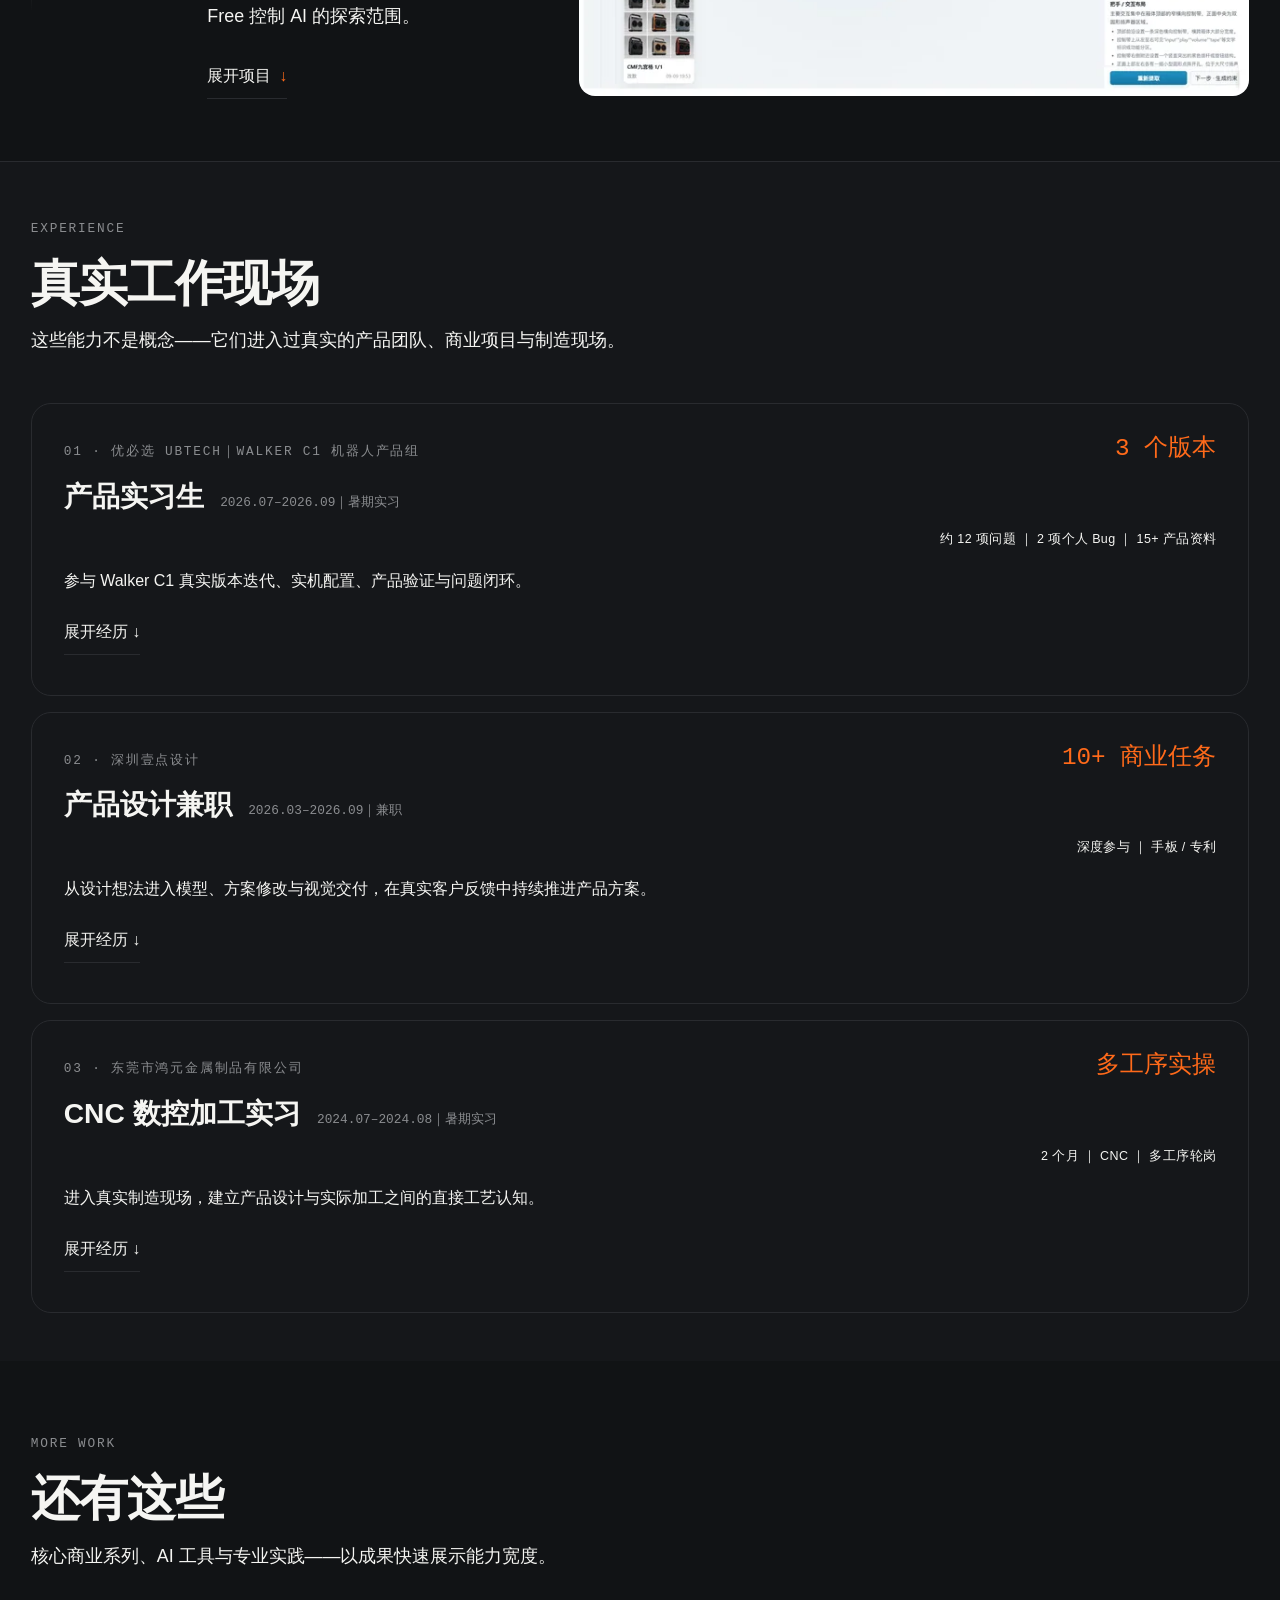
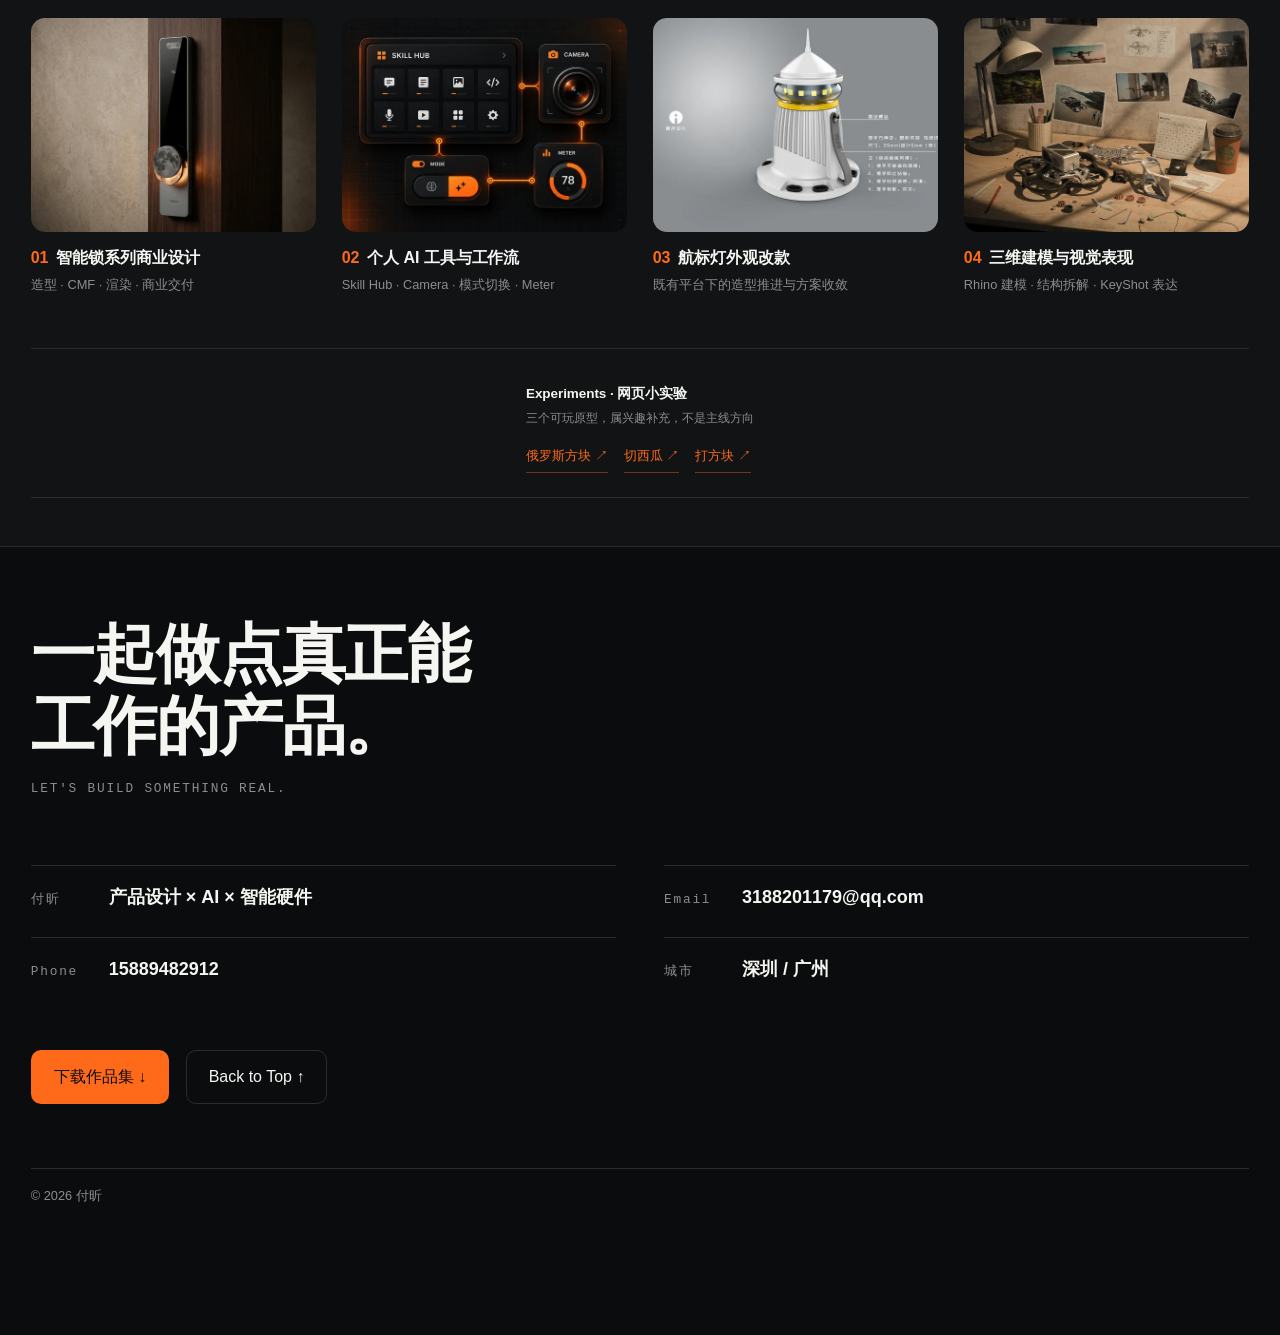
==== commit 629aa286: "feat: strengthen AI tools cover theme" ====
--- a/index.html
+++ b/index.html
@@ -376,7 +376,7 @@
   .project-hero-media, .media { border-radius: var(--r-media); }
 }
 </style>
-<link rel="stylesheet" href="./assets/css/site.css?v=57">
+<link rel="stylesheet" href="./assets/css/site.css?v=58">
 </head>
 <body>
 
@@ -1325,8 +1325,8 @@
         <span class="mw__info"><b><span class="mw__idx">01</span>智能锁系列商业设计</b><i>造型 · CMF · 渲染 · 商业交付</i></span>
       </button>
       <button class="mw mw--cover mw-trigger" type="button" data-mw="tools" aria-controls="mw-quickview" aria-expanded="false">
-        <img src="./assets/img/more/cover-tools-clean-v54.webp"
-             srcset="./assets/img/more/cover-tools-clean-v54-600.webp 600w, ./assets/img/more/cover-tools-clean-v54.webp 1200w"
+        <img src="./assets/img/more/cover-tools-workbench-v58.webp"
+             srcset="./assets/img/more/cover-tools-workbench-v58-600.webp 600w, ./assets/img/more/cover-tools-workbench-v58.webp 1200w"
              sizes="(max-width: 720px) 100vw, 33vw" width="1200" height="900"
              alt="个人 AI 工具与工作流" loading="lazy">
         <span class="mw__info"><b><span class="mw__idx">02</span>个人 AI 工具与工作流</b><i>Skill Hub · Camera · 模式切换 · Meter</i></span>
@@ -1487,6 +1487,6 @@
 
 </div><!-- /.page -->
 
-<script src="./assets/js/site.js?v=57" defer></script>
+<script src="./assets/js/site.js?v=58" defer></script>
 </body>
 </html>
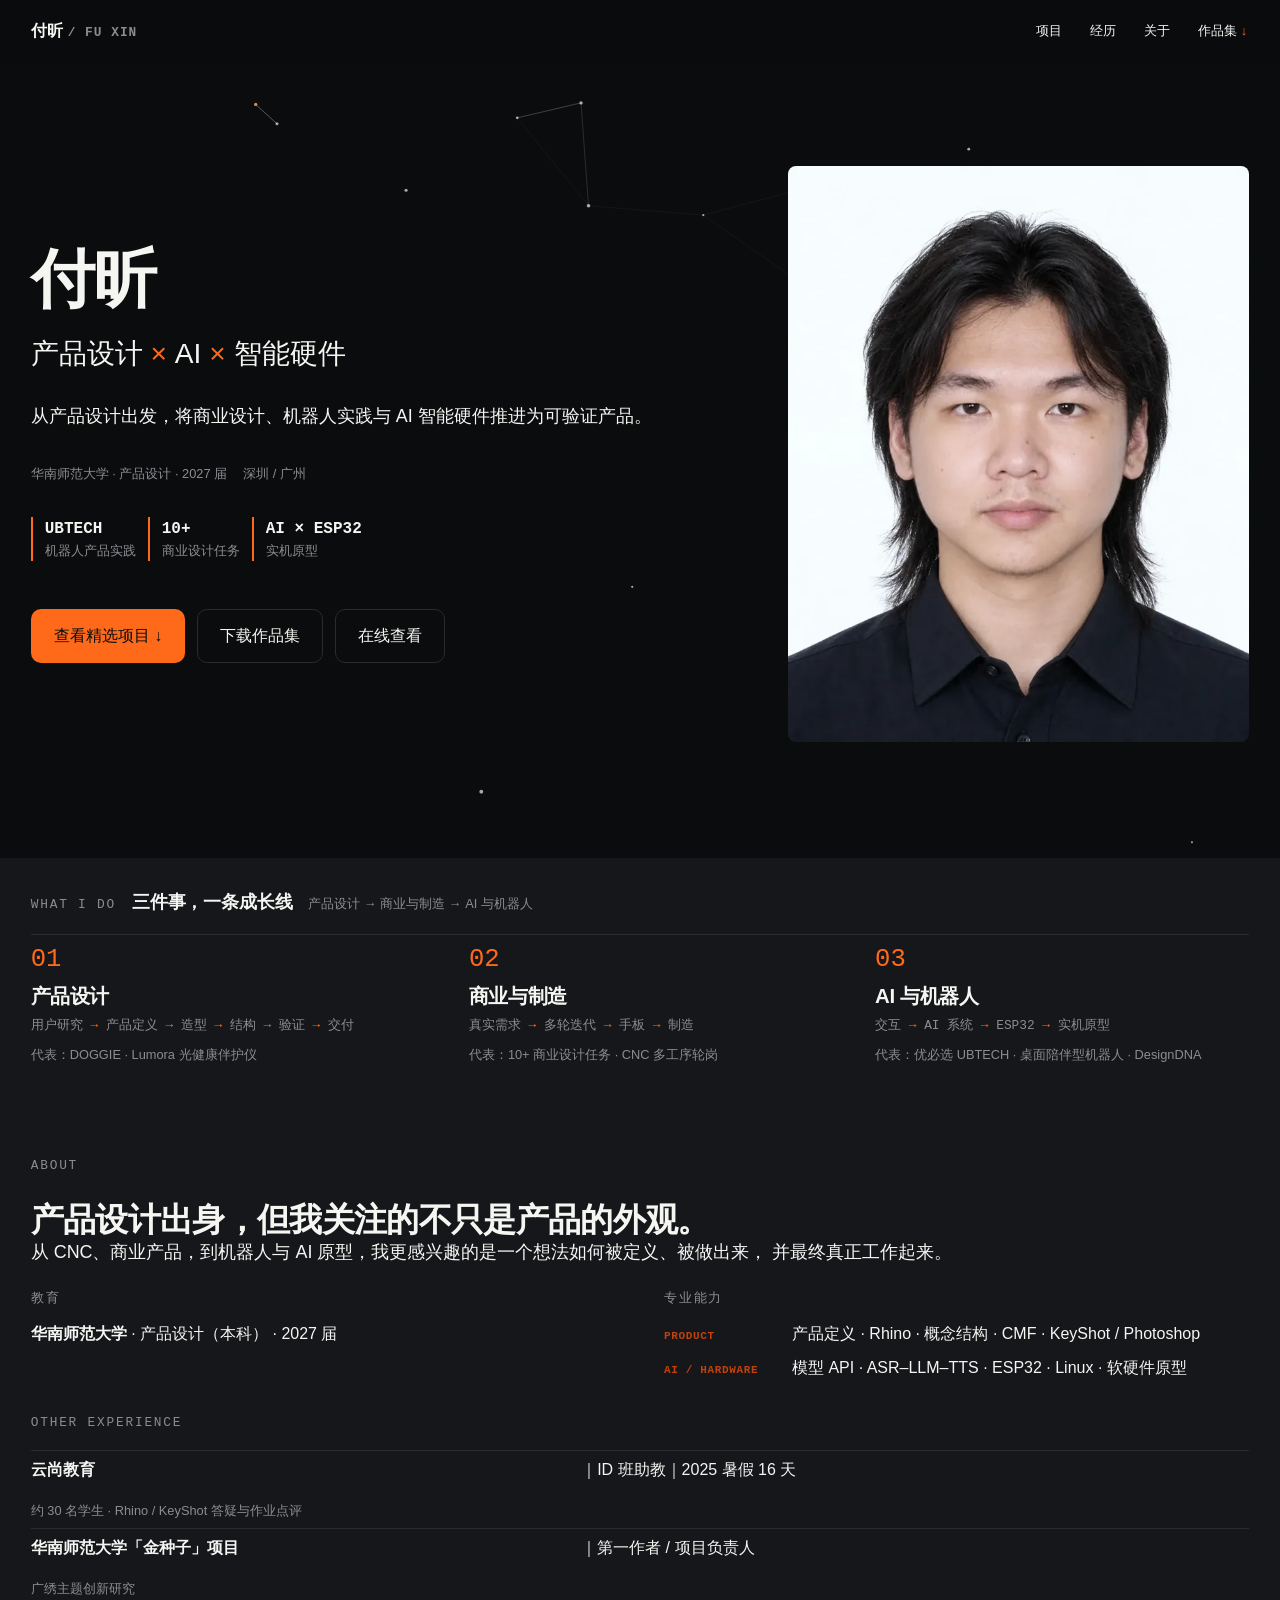
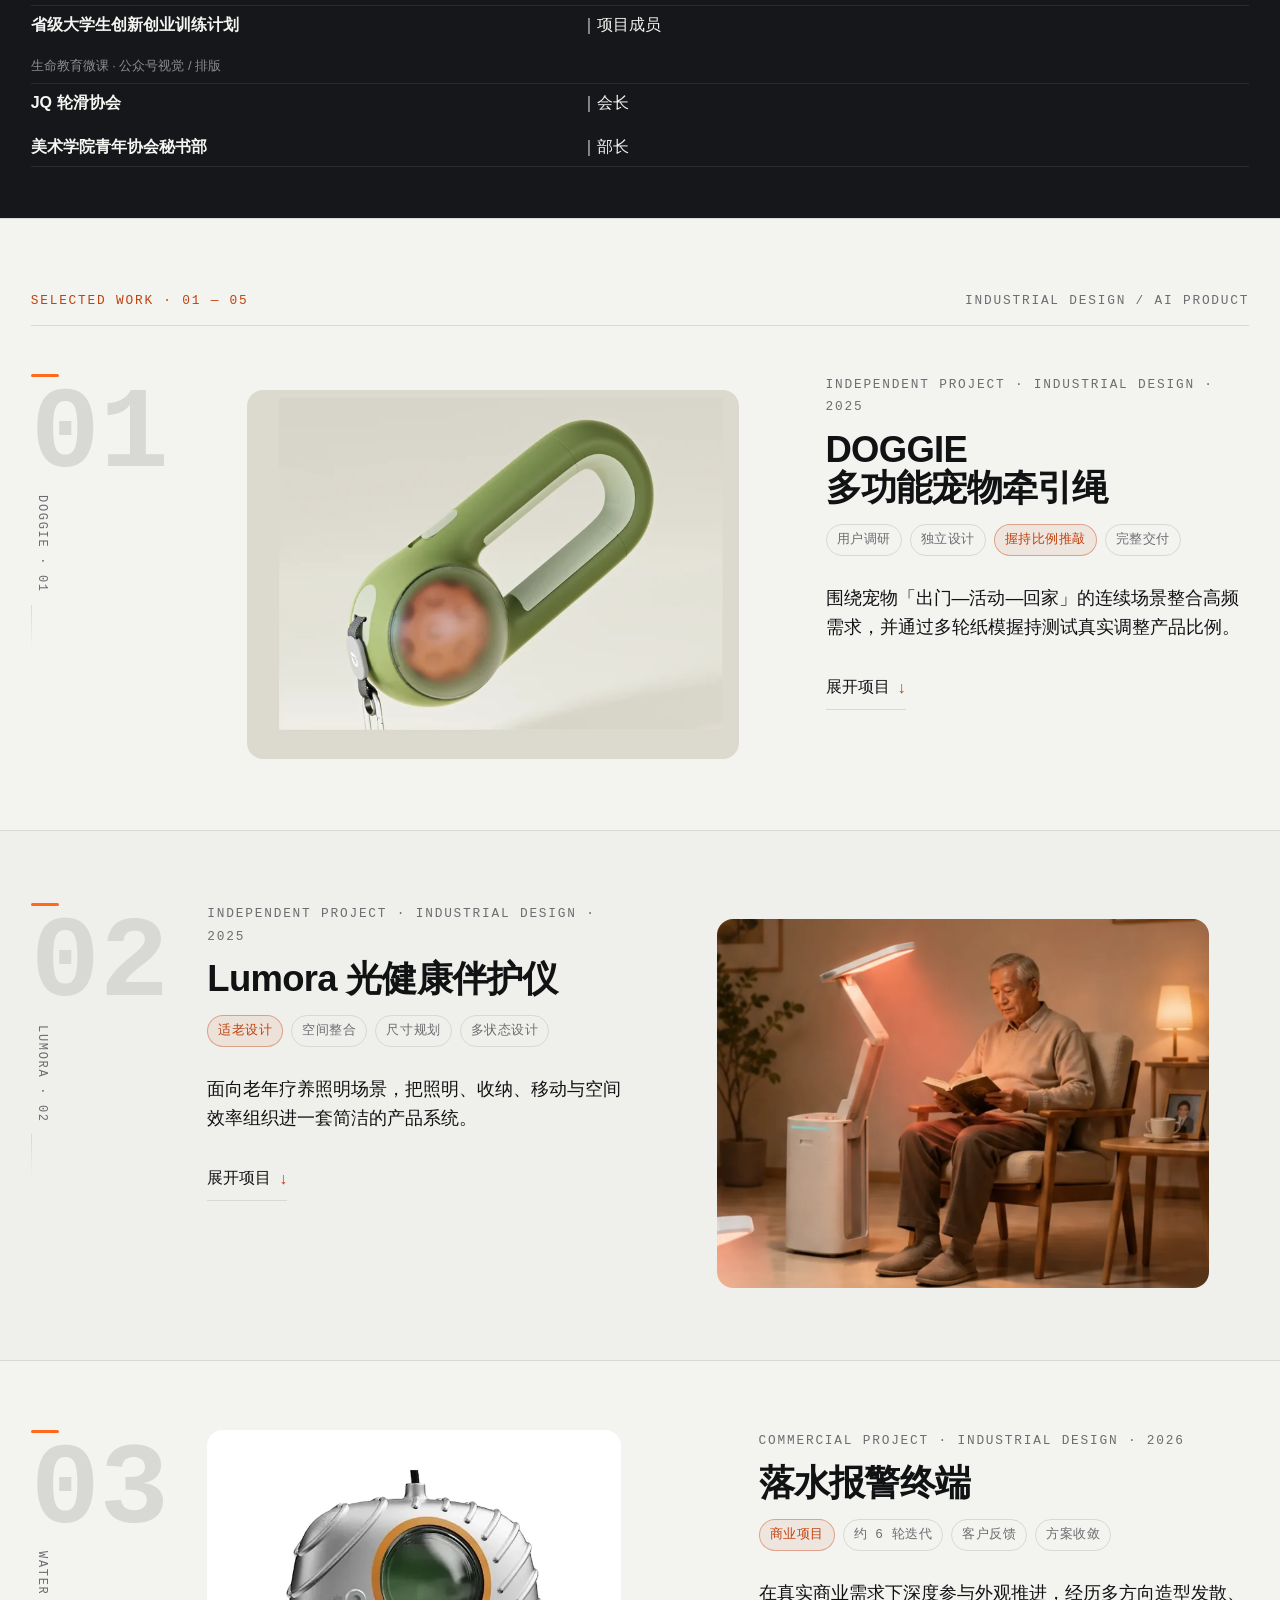
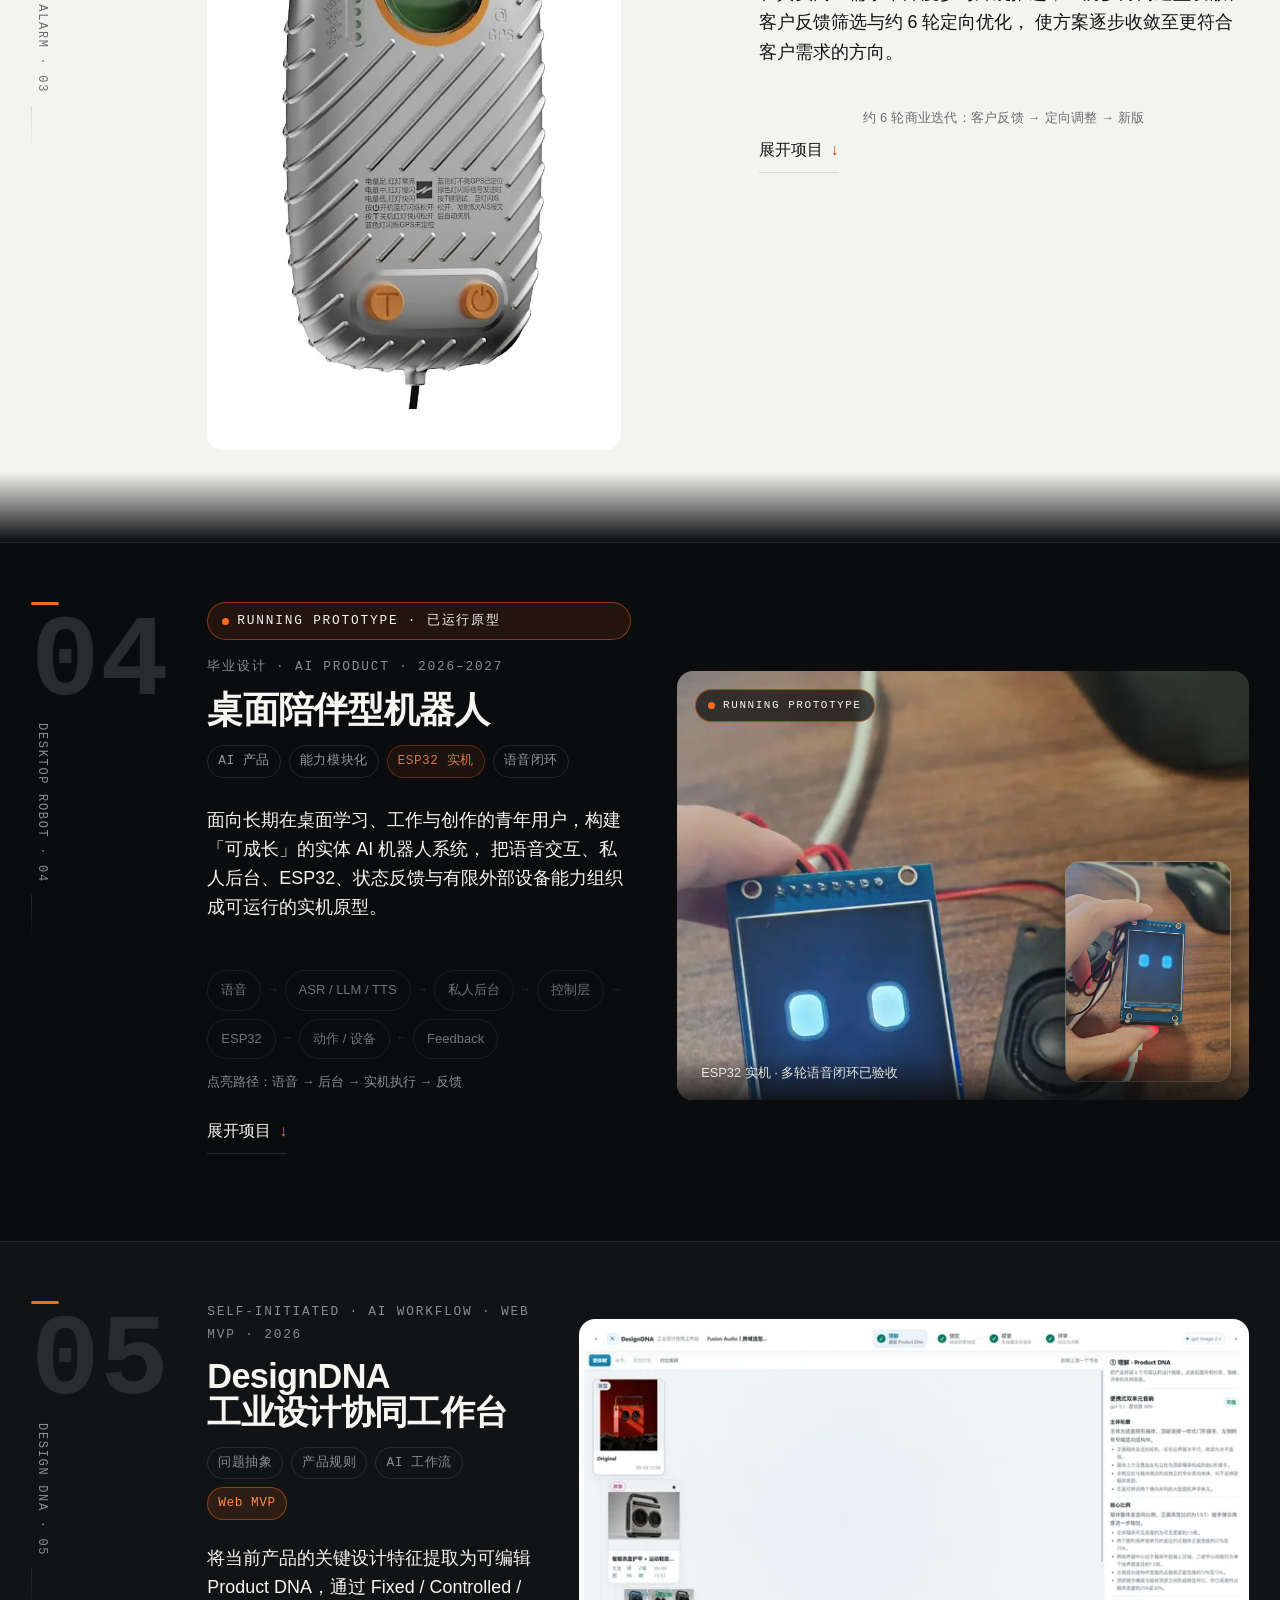
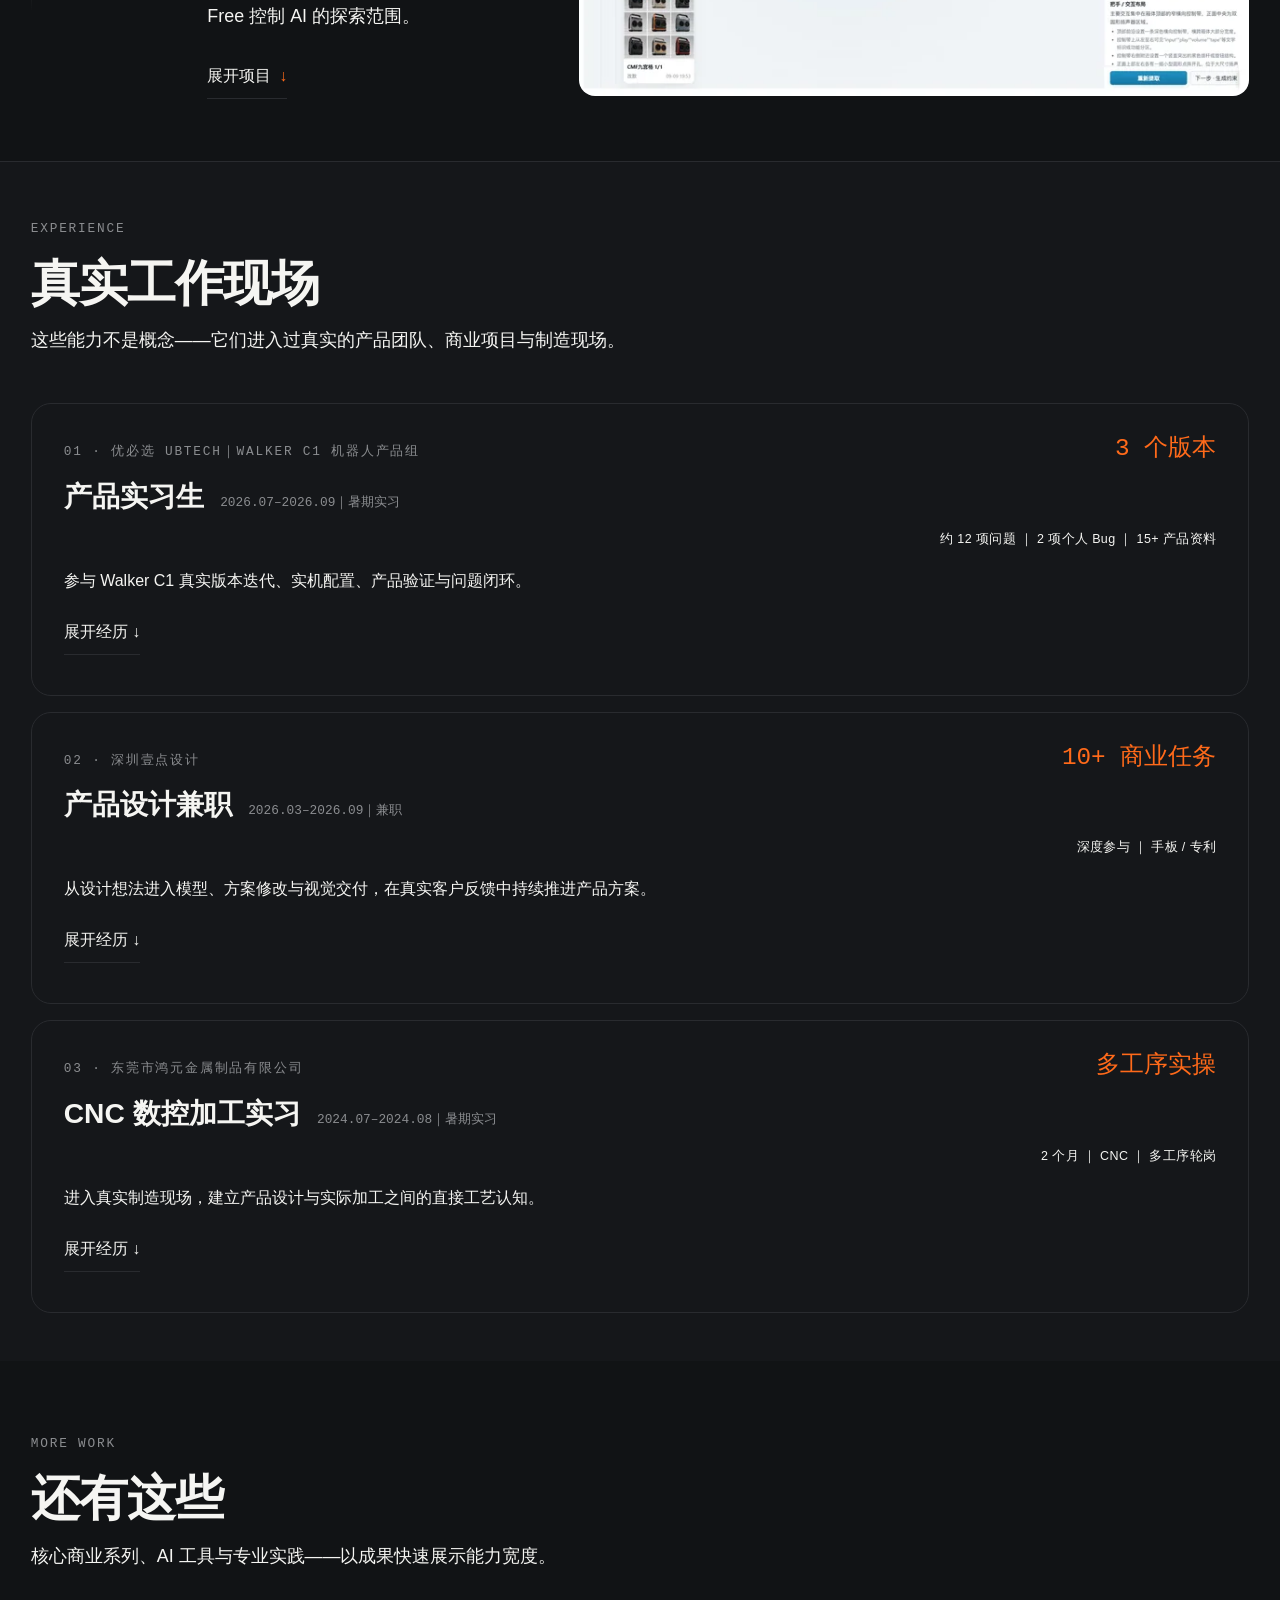
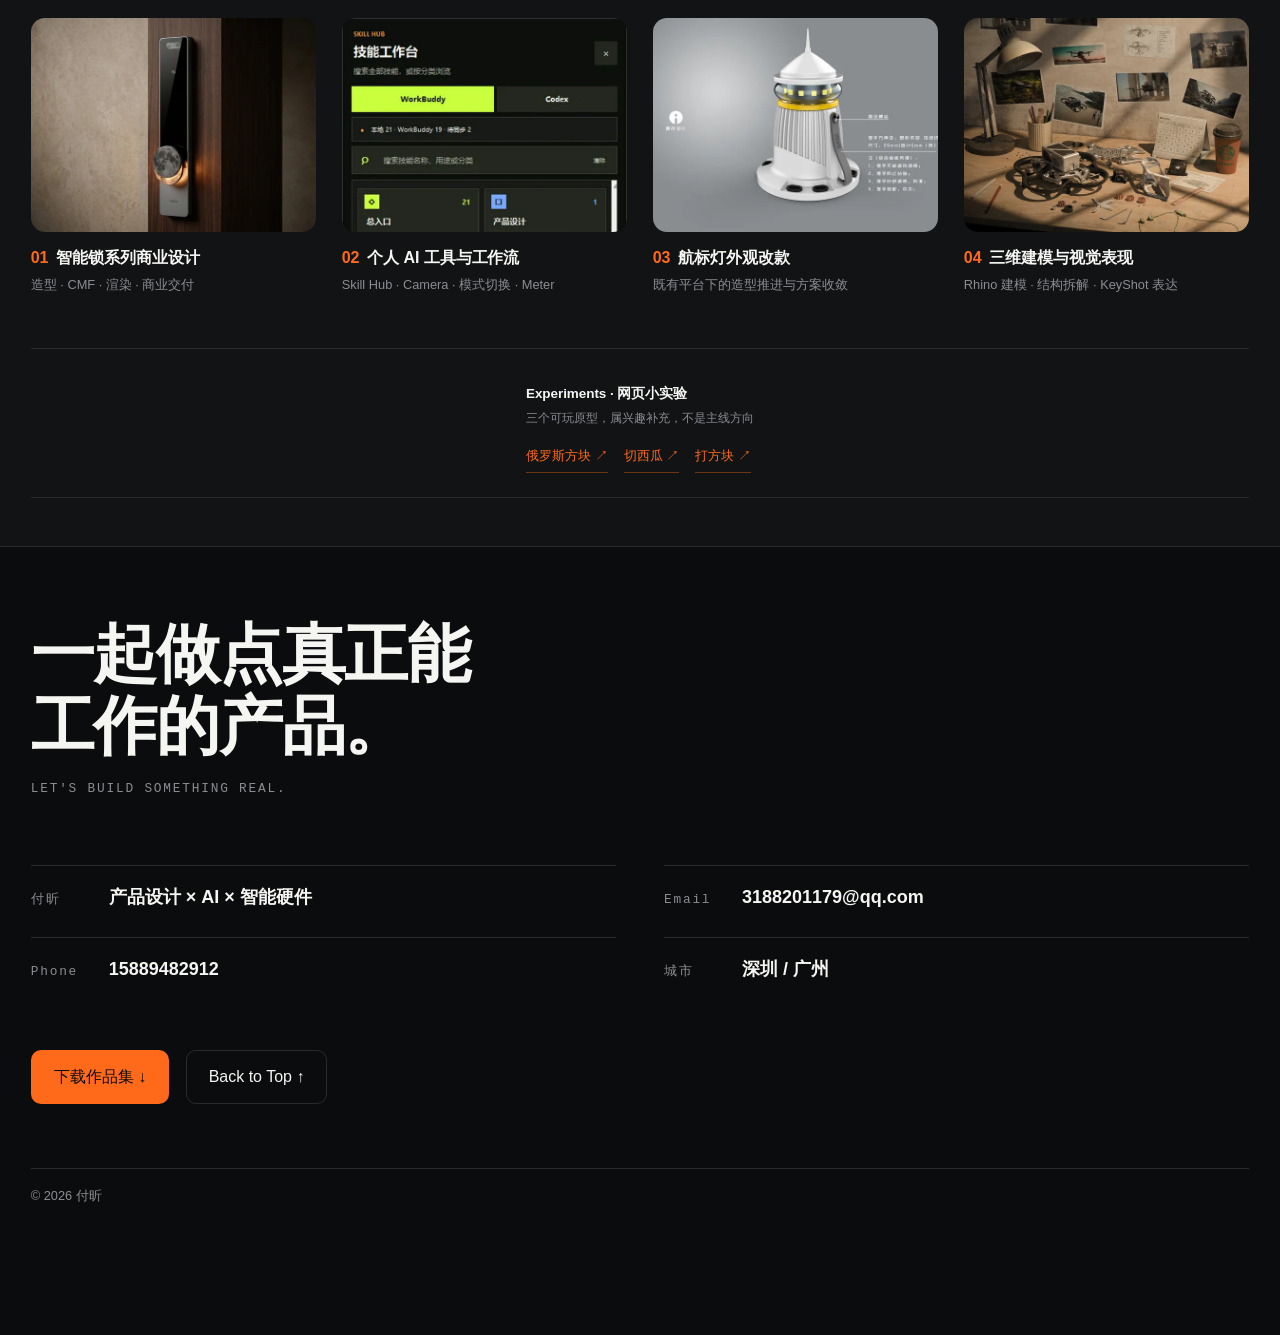
==== commit 3b6c681b: "fix: use authentic Skill Hub cover" ====
--- a/index.html
+++ b/index.html
@@ -376,7 +376,7 @@
   .project-hero-media, .media { border-radius: var(--r-media); }
 }
 </style>
-<link rel="stylesheet" href="./assets/css/site.css?v=58">
+<link rel="stylesheet" href="./assets/css/site.css?v=59">
 </head>
 <body>
 
@@ -1325,8 +1325,8 @@
         <span class="mw__info"><b><span class="mw__idx">01</span>智能锁系列商业设计</b><i>造型 · CMF · 渲染 · 商业交付</i></span>
       </button>
       <button class="mw mw--cover mw-trigger" type="button" data-mw="tools" aria-controls="mw-quickview" aria-expanded="false">
-        <img src="./assets/img/more/cover-tools-workbench-v58.webp"
-             srcset="./assets/img/more/cover-tools-workbench-v58-600.webp 600w, ./assets/img/more/cover-tools-workbench-v58.webp 1200w"
+        <img src="./assets/img/more/cover-tools-skillhub-v59.webp"
+             srcset="./assets/img/more/cover-tools-skillhub-v59-600.webp 600w, ./assets/img/more/cover-tools-skillhub-v59.webp 1200w"
              sizes="(max-width: 720px) 100vw, 33vw" width="1200" height="900"
              alt="个人 AI 工具与工作流" loading="lazy">
         <span class="mw__info"><b><span class="mw__idx">02</span>个人 AI 工具与工作流</b><i>Skill Hub · Camera · 模式切换 · Meter</i></span>
@@ -1487,6 +1487,6 @@
 
 </div><!-- /.page -->
 
-<script src="./assets/js/site.js?v=58" defer></script>
+<script src="./assets/js/site.js?v=59" defer></script>
 </body>
 </html>
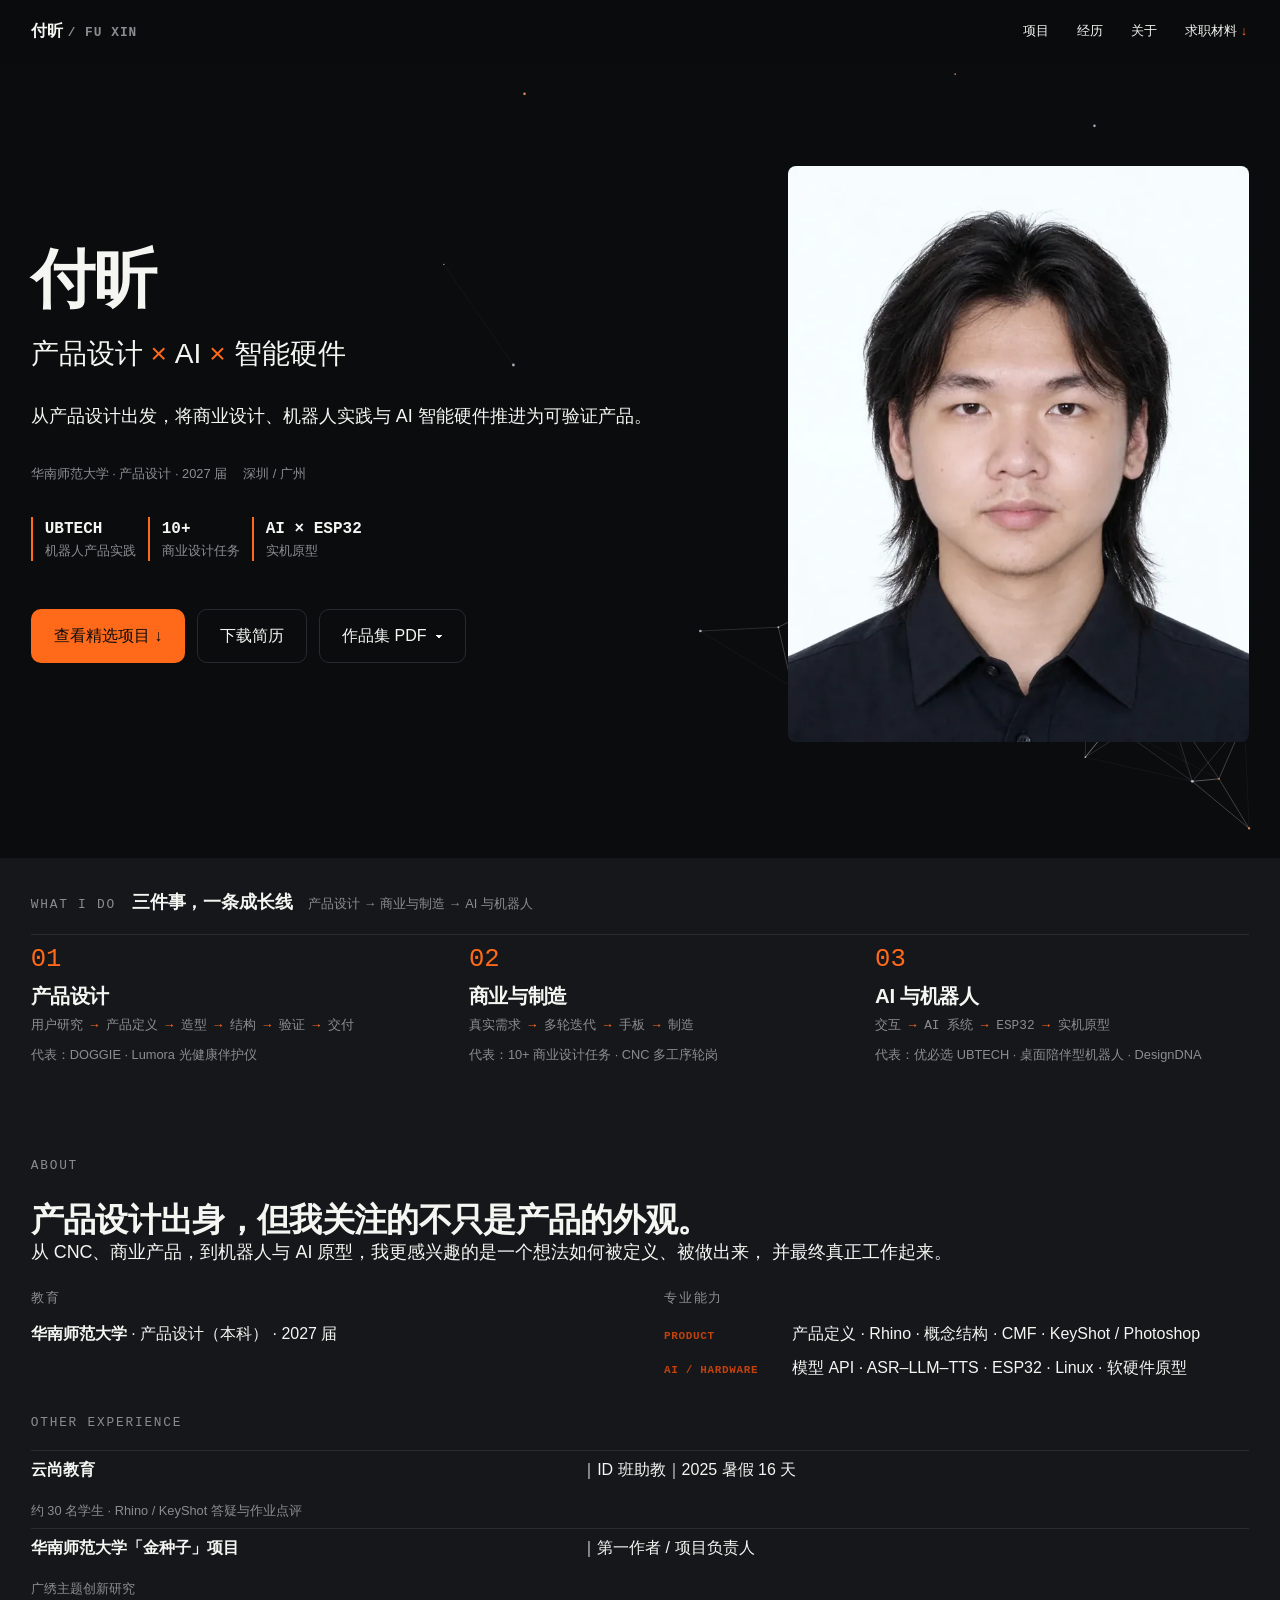
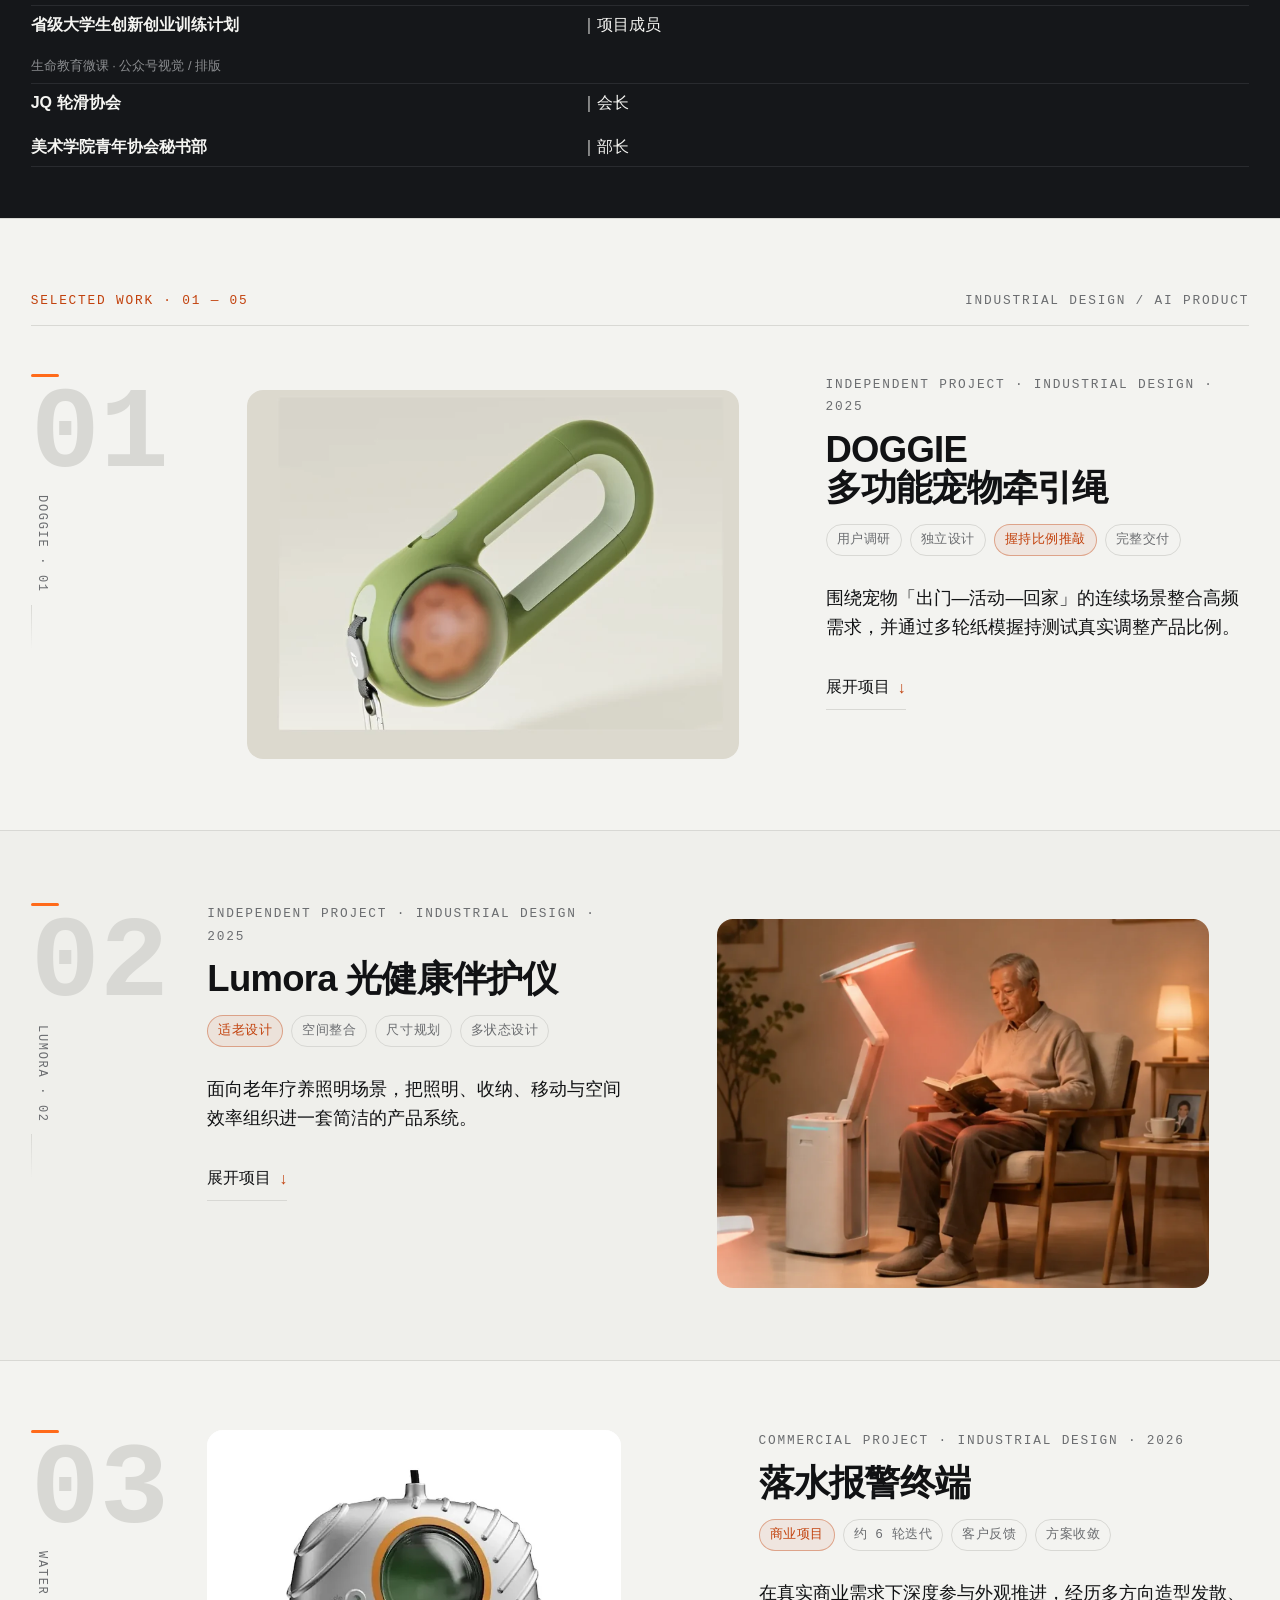
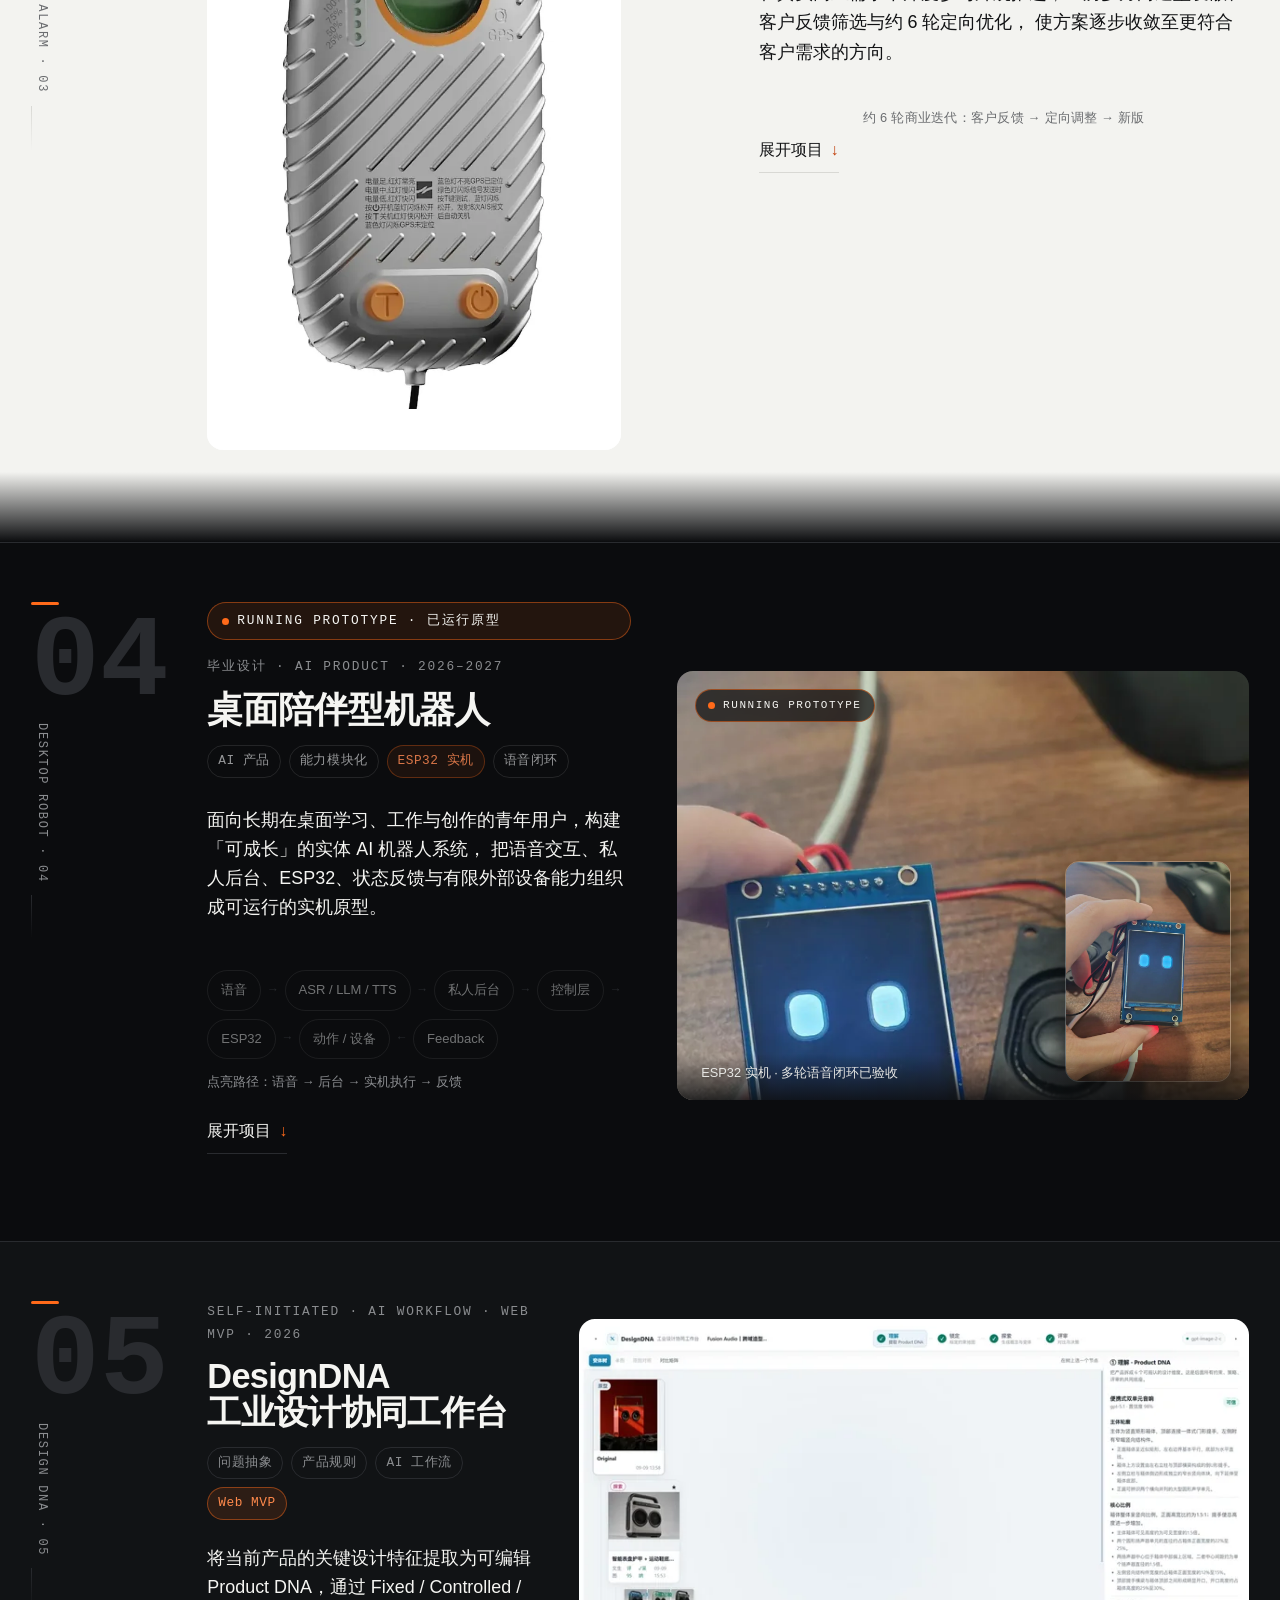
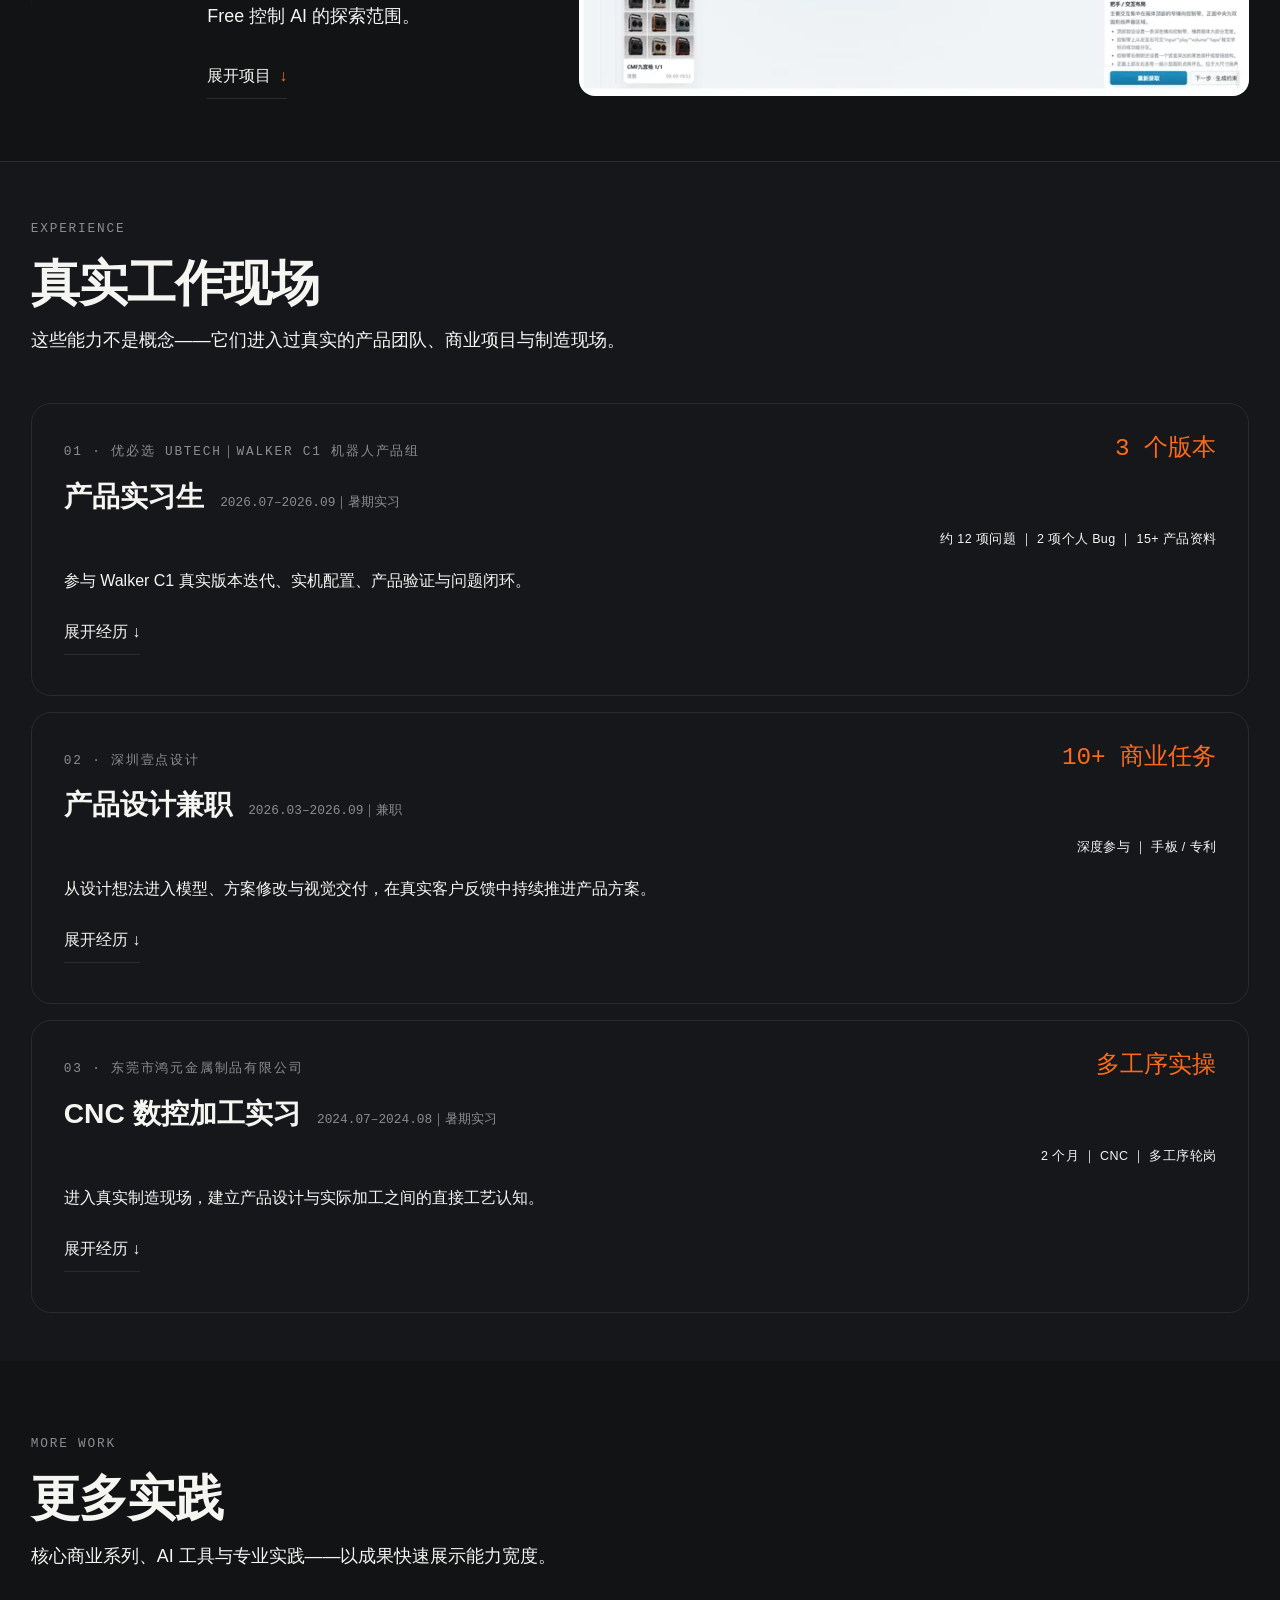
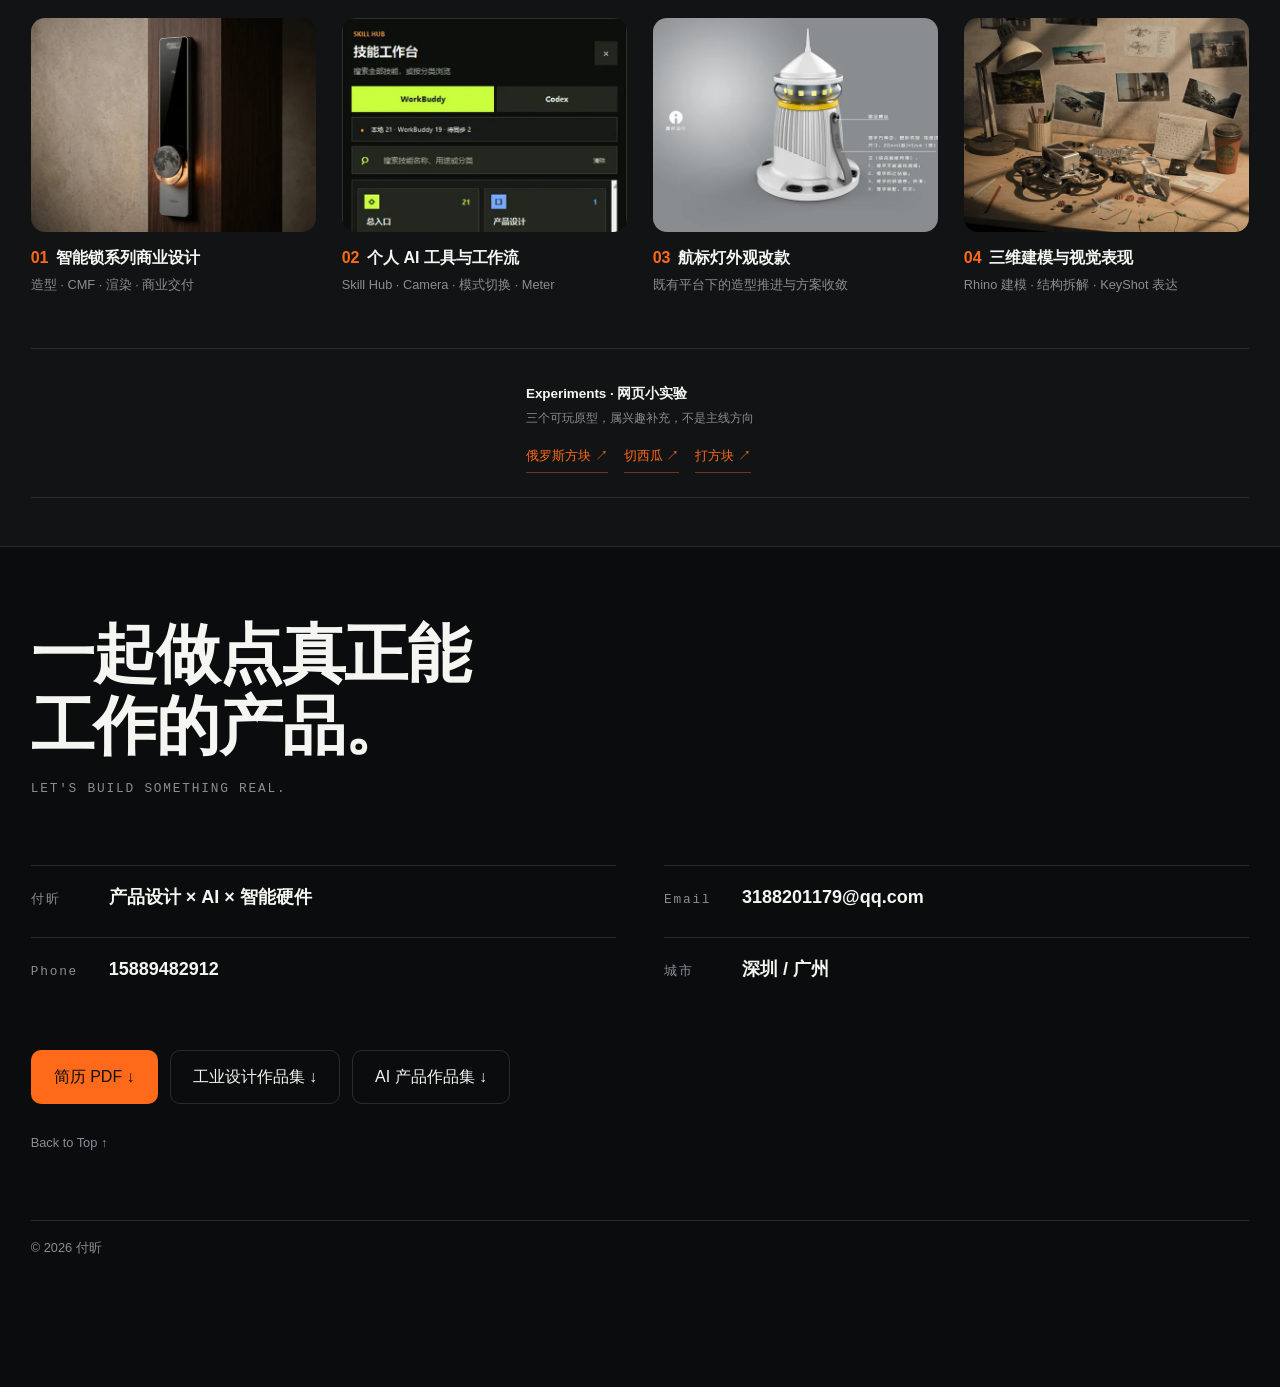
==== commit 0b26c0c5: "Finalize dual portfolio PDF downloads and resume links" ====
--- a/index.html
+++ b/index.html
@@ -376,7 +376,7 @@
   .project-hero-media, .media { border-radius: var(--r-media); }
 }
 </style>
-<link rel="stylesheet" href="./assets/css/site.css?v=59">
+<link rel="stylesheet" href="./assets/css/site.css?v=60">
 </head>
 <body>
 
@@ -392,7 +392,7 @@
       <a class="nav__link" href="#work">项目</a>
       <a class="nav__link" href="#experience">经历</a>
       <a class="nav__link" href="#about">关于</a>
-      <a class="nav__link" href="./download/付昕-作品集.pdf" download="付昕-作品集.pdf">作品集 <span class="accent">↓</span></a>
+      <a class="nav__link" href="#downloads">求职材料 <span class="accent">↓</span></a>
     </nav>
   </div>
 </header>
@@ -419,8 +419,14 @@
       </div>
       <div class="hero__cta reveal">
         <a class="btn btn--primary" href="#work">查看精选项目 ↓</a>
-        <a class="btn btn--ghost" href="./download/付昕-作品集.pdf" download="付昕-作品集.pdf">下载作品集</a>
-        <a class="btn btn--ghost" href="./download/付昕-作品集.pdf" target="_blank" rel="noopener">在线查看</a>
+        <a class="btn btn--ghost" href="./download/付昕-简历-产品设计_AI_智能硬件.pdf" download>下载简历</a>
+        <details class="pdf-select">
+          <summary class="btn btn--ghost">作品集 PDF <span aria-hidden="true">▾</span></summary>
+          <div class="pdf-select__menu">
+            <a href="./download/付昕-工业设计作品集-2026.pdf" download>工业设计作品集</a>
+            <a href="./download/付昕-AI产品作品集-2026.pdf" download>AI 产品作品集</a>
+          </div>
+        </details>
       </div>
     </div>
     <div class="hero__portrait reveal">
@@ -1312,7 +1318,7 @@
 <section class="section morework" id="more">
   <div class="wrap">
     <div class="label-en reveal">More Work</div>
-    <h2 class="reveal" style="margin:var(--s-4) 0 0">还有这些</h2>
+    <h2 class="reveal" style="margin:var(--s-4) 0 0">更多实践</h2>
     <p class="lead measure reveal" style="margin-top:var(--s-4)">
       核心商业系列、AI 工具与专业实践——以成果快速展示能力宽度。</p>
 
@@ -1463,10 +1469,12 @@
       <div><span>城市</span><b>深圳 / 广州</b></div>
     </div>
 
-    <p class="contact__cta reveal">
-      <a class="btn btn--primary" href="./download/付昕-作品集.pdf" download="付昕-作品集.pdf">下载作品集 ↓</a>
-      <a class="btn btn--ghost" href="#top" style="margin-left:var(--s-3)">Back to Top ↑</a>
-    </p>
+    <div class="contact__downloads reveal" id="downloads" aria-label="求职材料下载">
+      <a class="btn btn--primary" href="./download/付昕-简历-产品设计_AI_智能硬件.pdf" download>简历 PDF ↓</a>
+      <a class="btn btn--ghost" href="./download/付昕-工业设计作品集-2026.pdf" download>工业设计作品集 ↓</a>
+      <a class="btn btn--ghost" href="./download/付昕-AI产品作品集-2026.pdf" download>AI 产品作品集 ↓</a>
+    </div>
+    <p class="contact__back reveal"><a href="#top">Back to Top ↑</a></p>
 
     <hr class="hairline" style="margin:var(--s-8) 0 var(--s-4)">
     <p class="caption" style="margin:0">© 2026 付昕</p>
@@ -1487,6 +1495,6 @@
 
 </div><!-- /.page -->
 
-<script src="./assets/js/site.js?v=59" defer></script>
+<script src="./assets/js/site.js?v=60" defer></script>
 </body>
 </html>
--- a/assets/css/site.css
+++ b/assets/css/site.css
@@ -50,6 +50,14 @@
 .hero__evidence b { display: block; color: var(--fg); font-size: var(--fs-body);
   font-weight: 600; font-family: var(--font-mono); }
 .hero__cta { display: flex; flex-wrap: wrap; gap: var(--s-3); }
+.pdf-select { position: relative; }
+.pdf-select summary { display: inline-flex; align-items: center; gap: 8px; cursor: pointer; list-style: none; }
+.pdf-select summary::-webkit-details-marker { display: none; }
+.pdf-select__menu { position: absolute; left: 0; top: calc(100% + 8px); z-index: 12; min-width: 222px;
+  padding: 6px; border: 1px solid var(--line); background: var(--c-bg); box-shadow: 0 18px 44px rgba(0,0,0,.22); }
+.pdf-select__menu a { display: block; padding: 11px 12px; color: var(--fg); text-decoration: none; font-size: 14px; white-space: nowrap; }
+.pdf-select__menu a:hover, .pdf-select__menu a:focus-visible { color: var(--c-accent); background: rgba(255,255,255,.045); }
+@media (max-width: 720px) { .pdf-select__menu { position: static; margin-top: 8px; } }
 .hero__portrait { position: relative; justify-self: end; width: var(--hero-portrait); }
 /* V4.1 §7：人像改为抠图版，融入深色 Hero —— 去掉圆角白底贴片感，
    底部靠图片自带的渐隐融进 #0B0C0E，再垫一层极淡暖光把人从背景里"托"出来。 */
@@ -290,6 +298,10 @@
   color: var(--fg); text-decoration: none; }
 .contact__rows a:hover { color: var(--c-accent); }
 .contact__cta { margin-top: var(--s-8); }
+.contact__downloads { display: flex; flex-wrap: wrap; gap: var(--s-3); margin-top: var(--s-8); scroll-margin-top: 90px; }
+.contact__back { margin: var(--s-5) 0 0; }
+.contact__back a { color: var(--fg-muted); text-decoration: none; font-size: var(--fs-caption); }
+.contact__back a:hover { color: var(--c-accent); }
 
 /* ── 顶部阅读进度条 + 当前章节高亮（用户：浏览定位困难）── */
 .pbar {
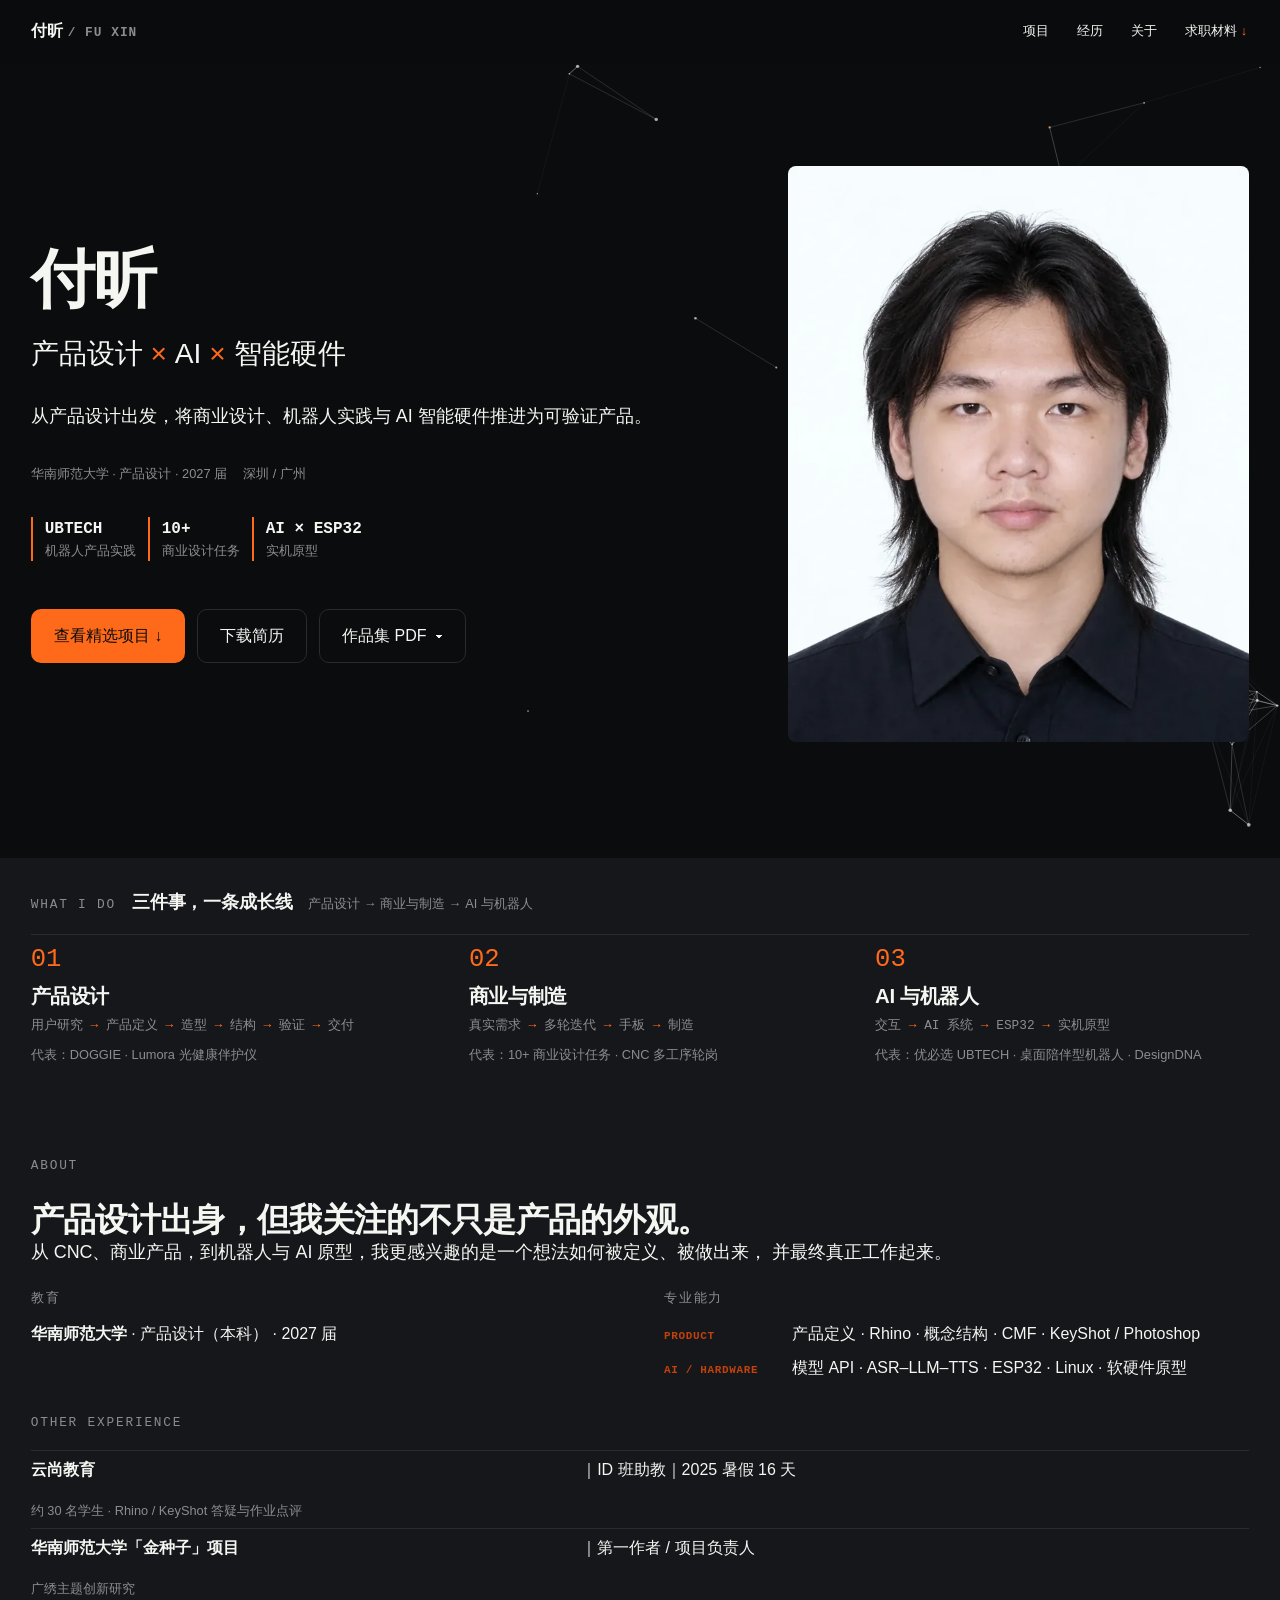
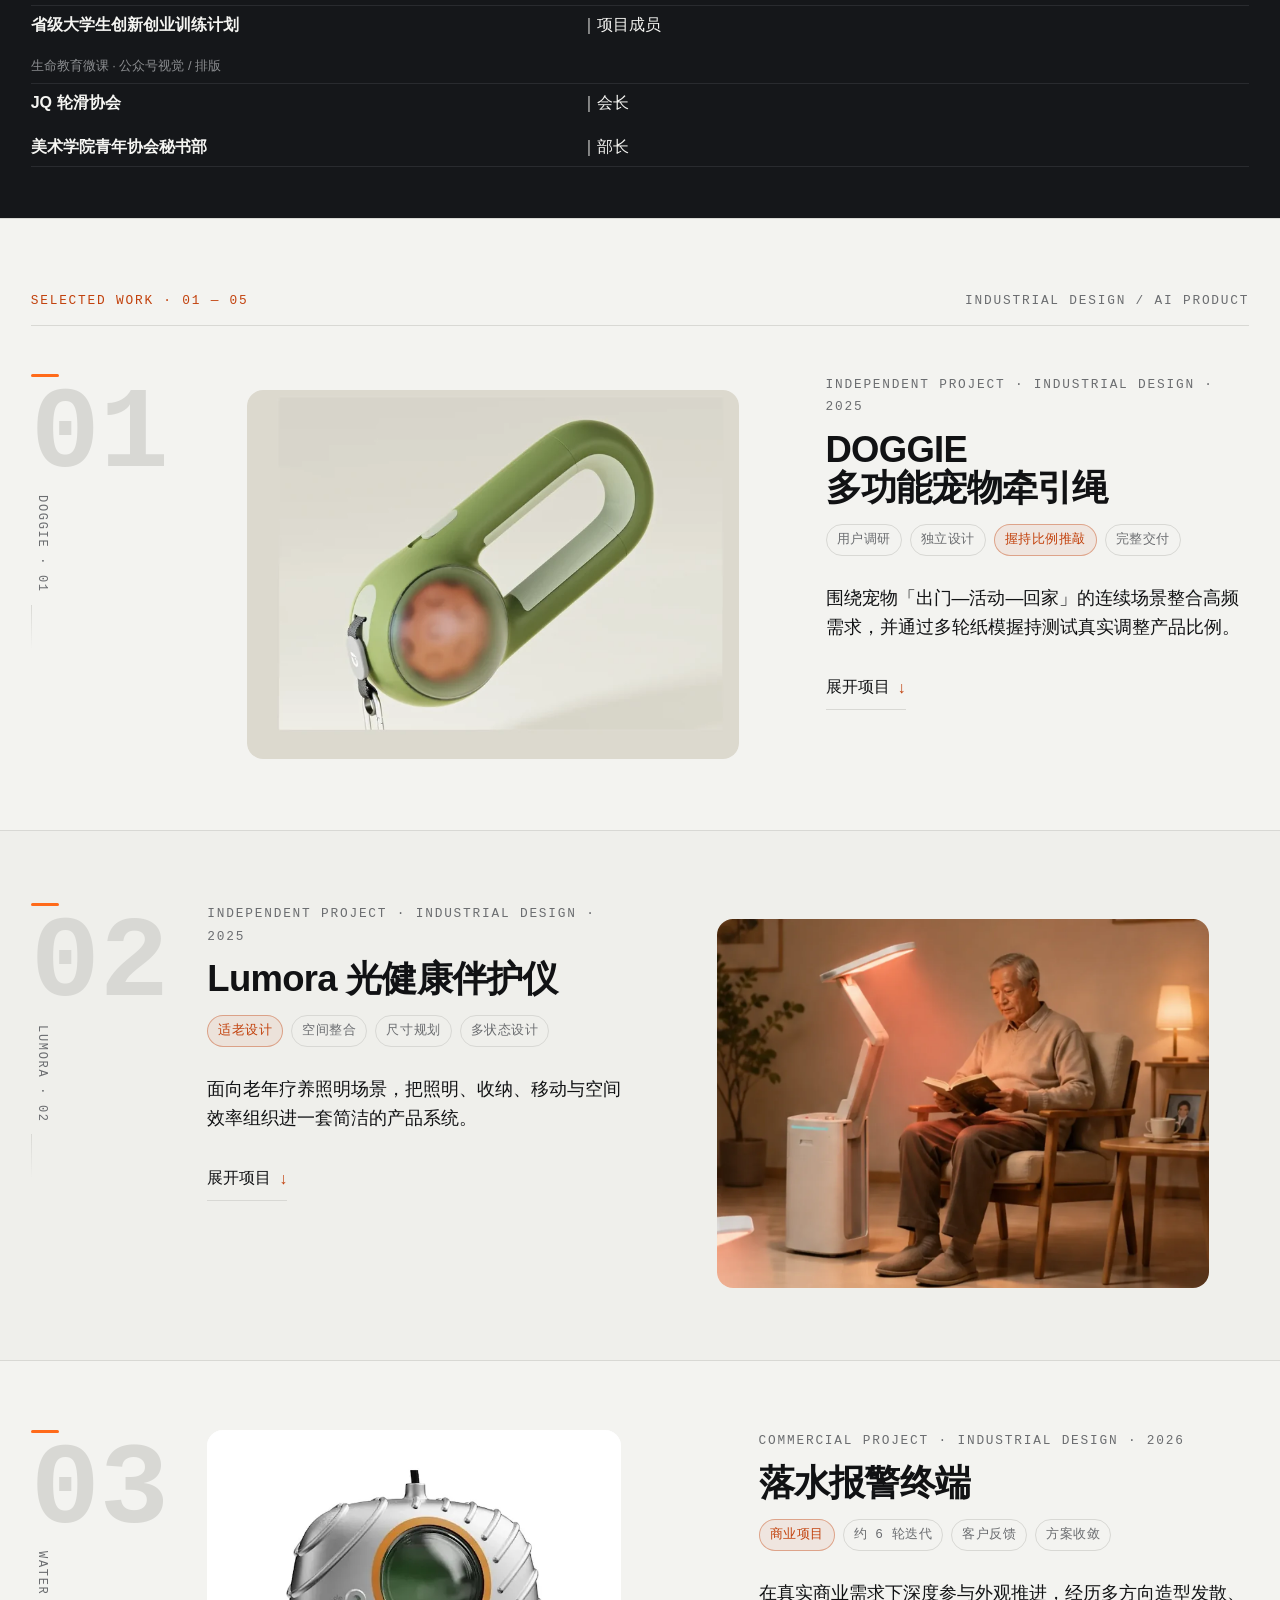
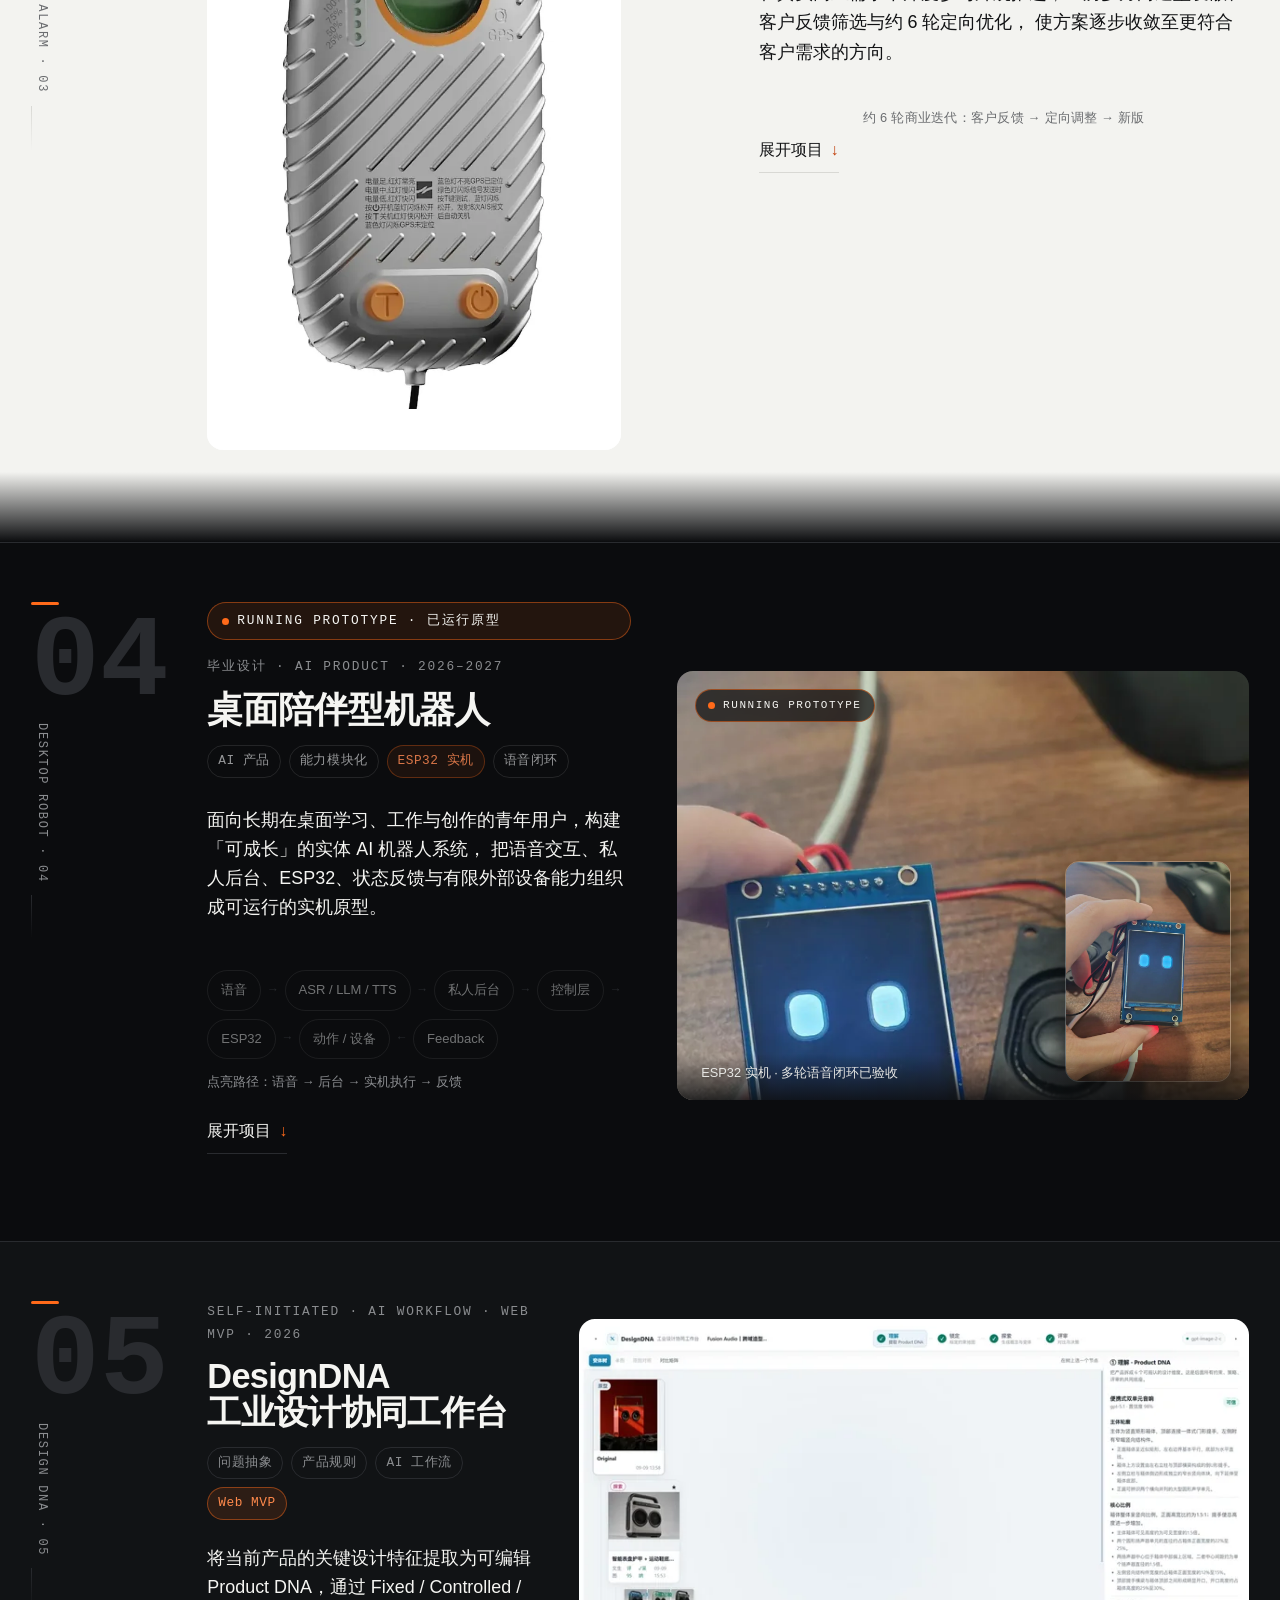
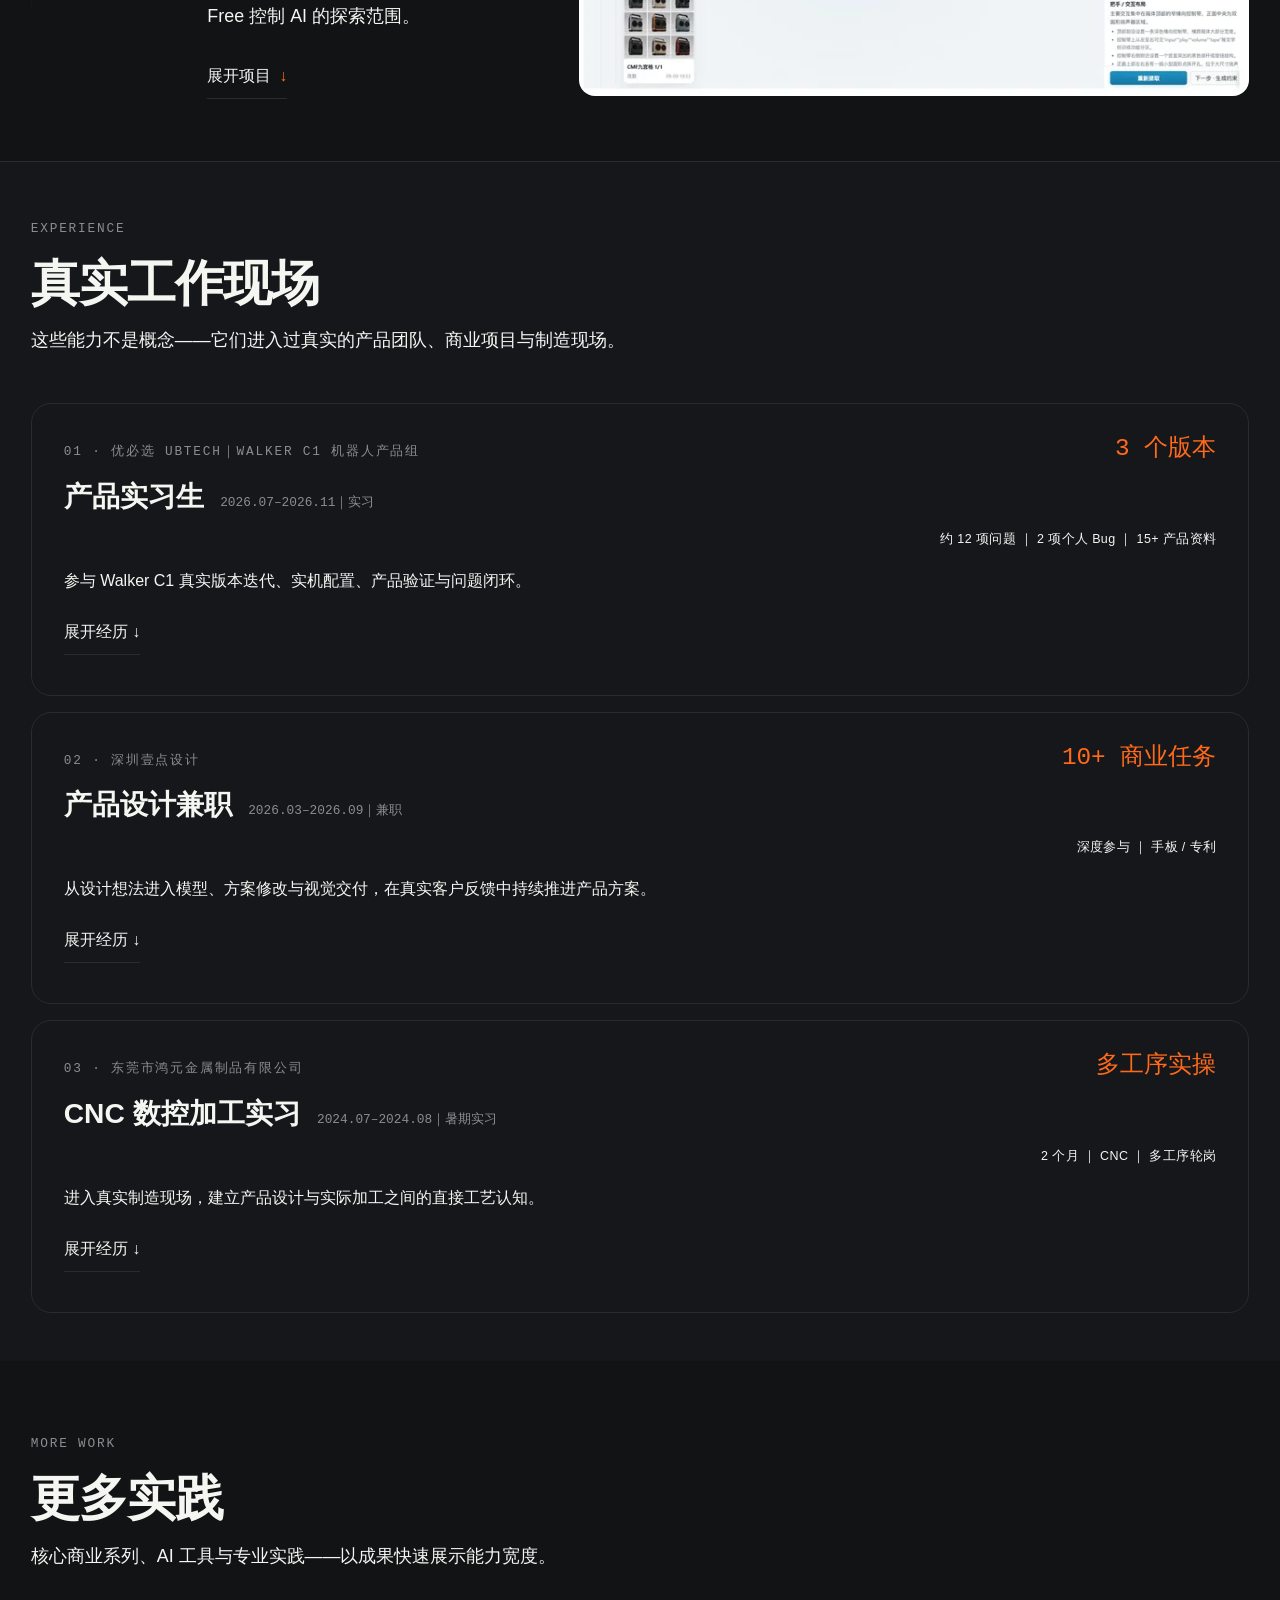
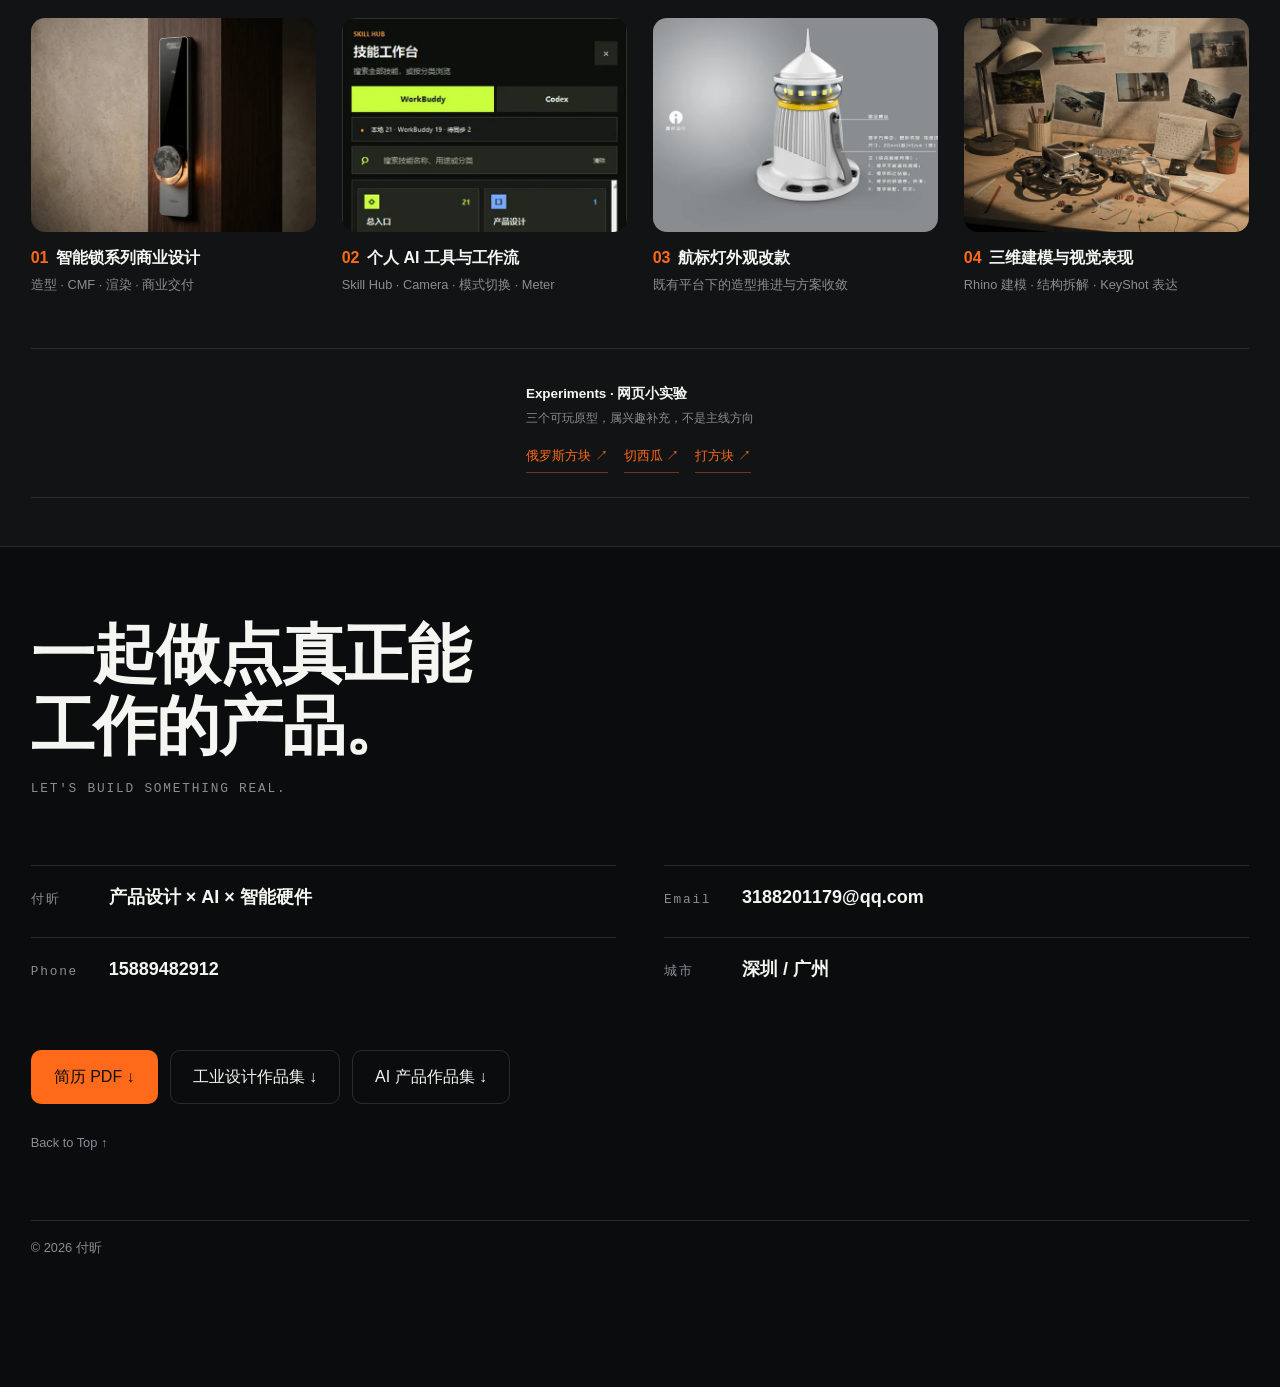
==== commit b014f36d: "fix: align internship date and refresh portfolio downloads" ====
--- a/index.html
+++ b/index.html
@@ -1192,7 +1192,7 @@
           <div>
             <div class="label-en exp__org">01 · 优必选 UBTECH｜Walker C1 机器人产品组</div>
             <span class="exp__role">产品实习生</span>
-            <span class="exp__when">2026.07–2026.09｜暑期实习</span>
+            <span class="exp__when">2026.07–2026.11｜实习</span>
           </div>
           <div class="exp__nums"><b>3 个版本</b></div>
         </div>
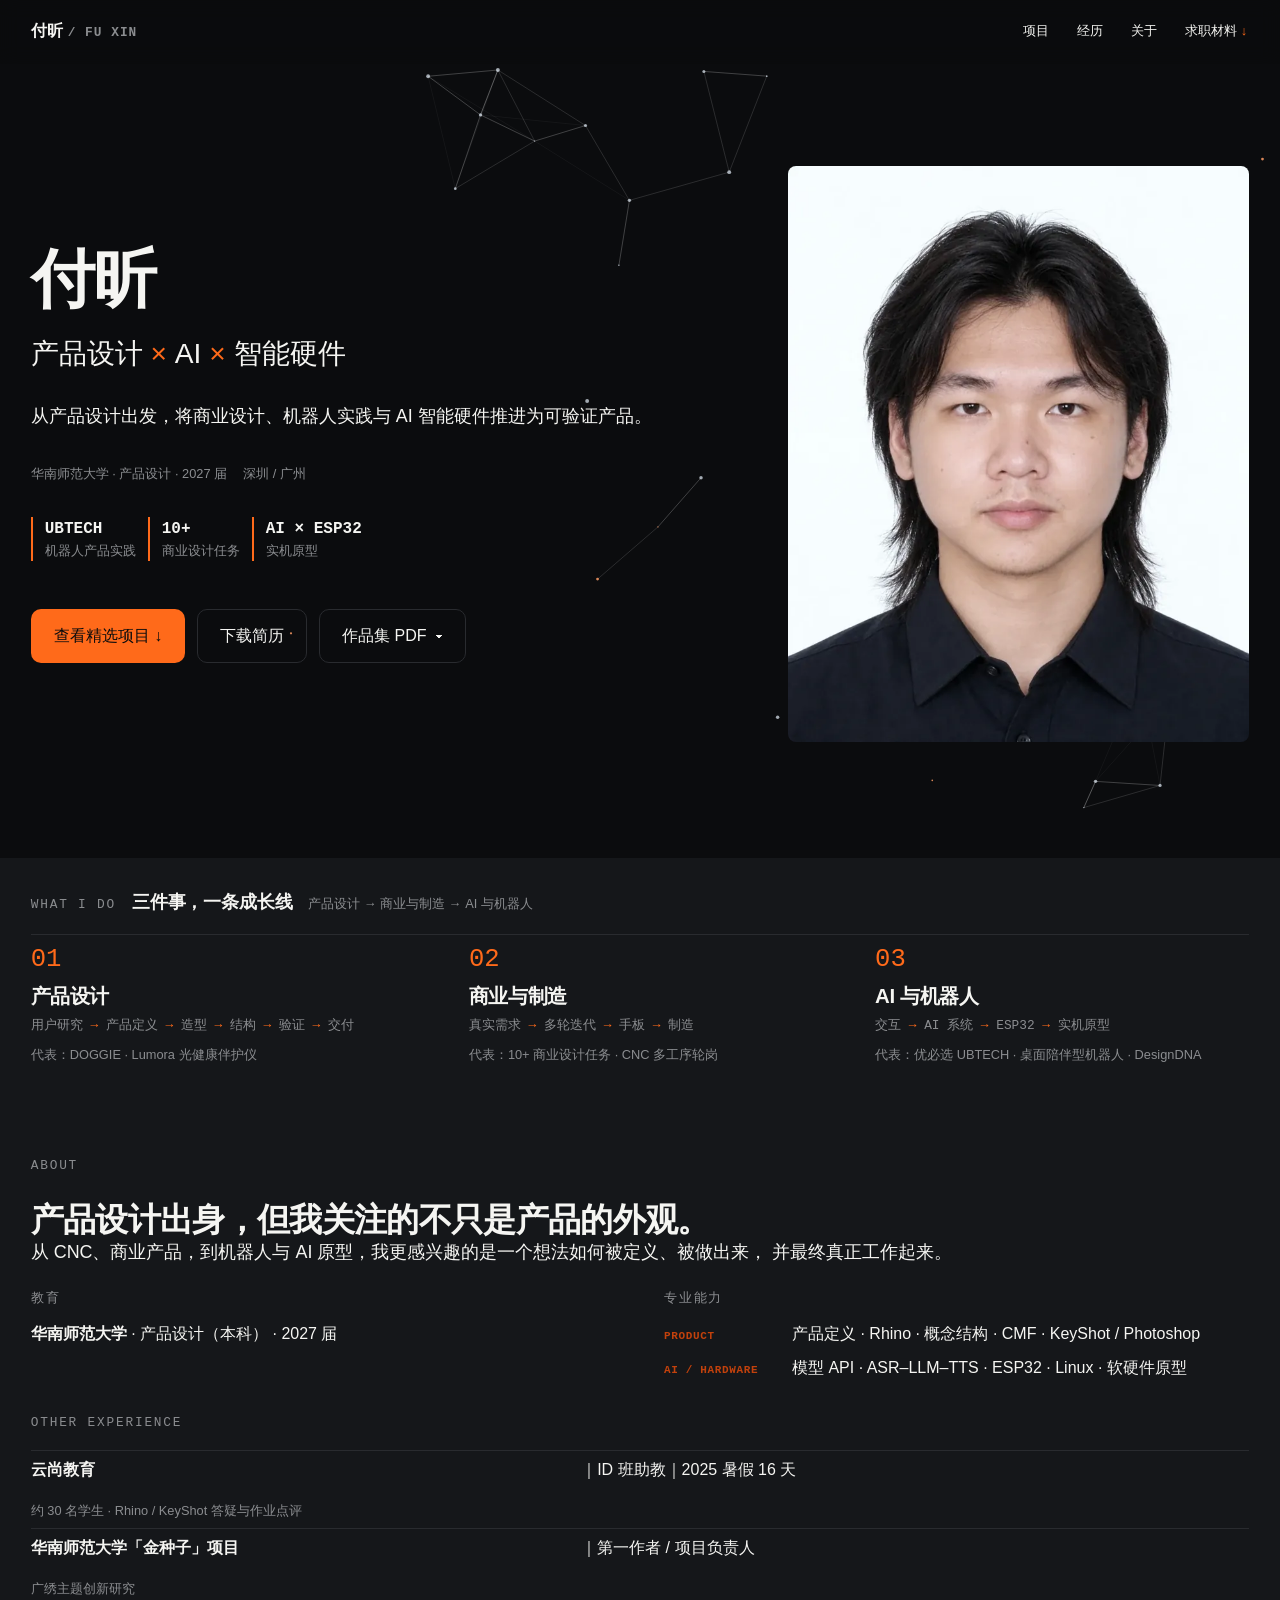
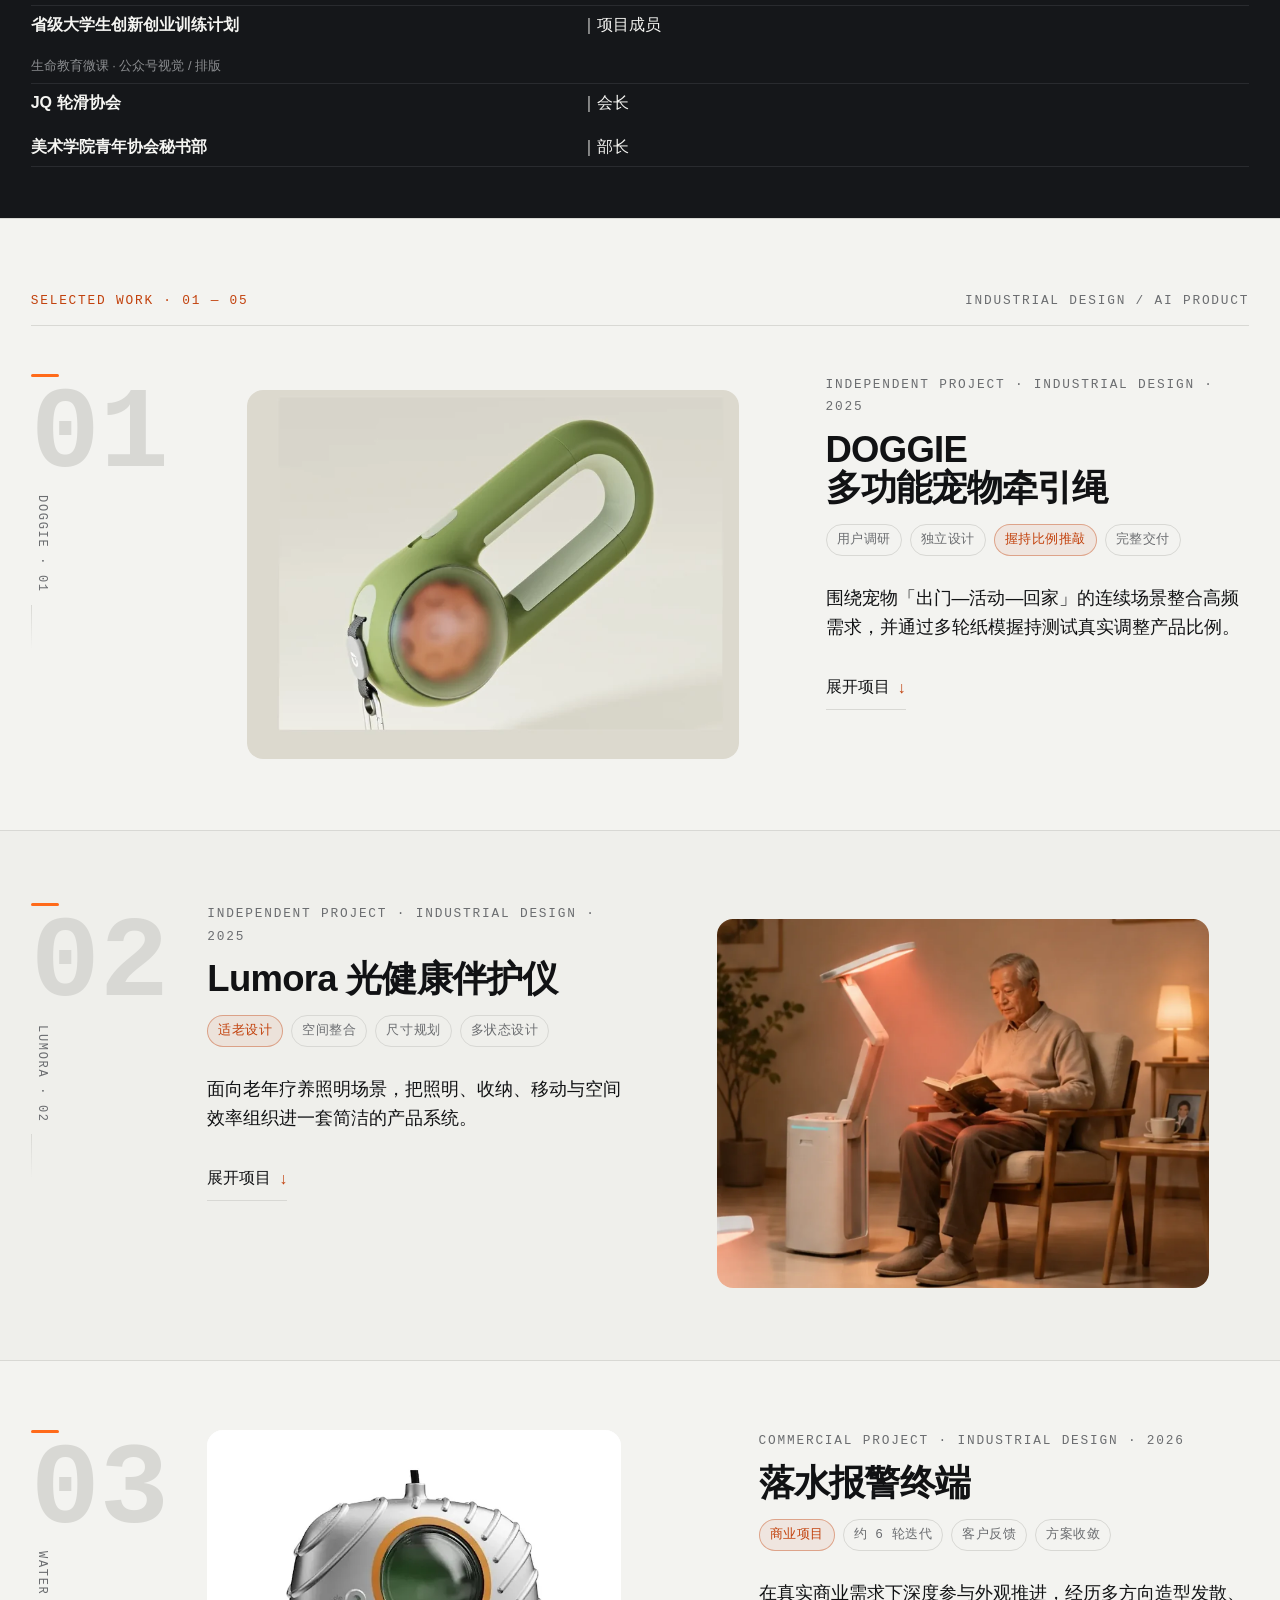
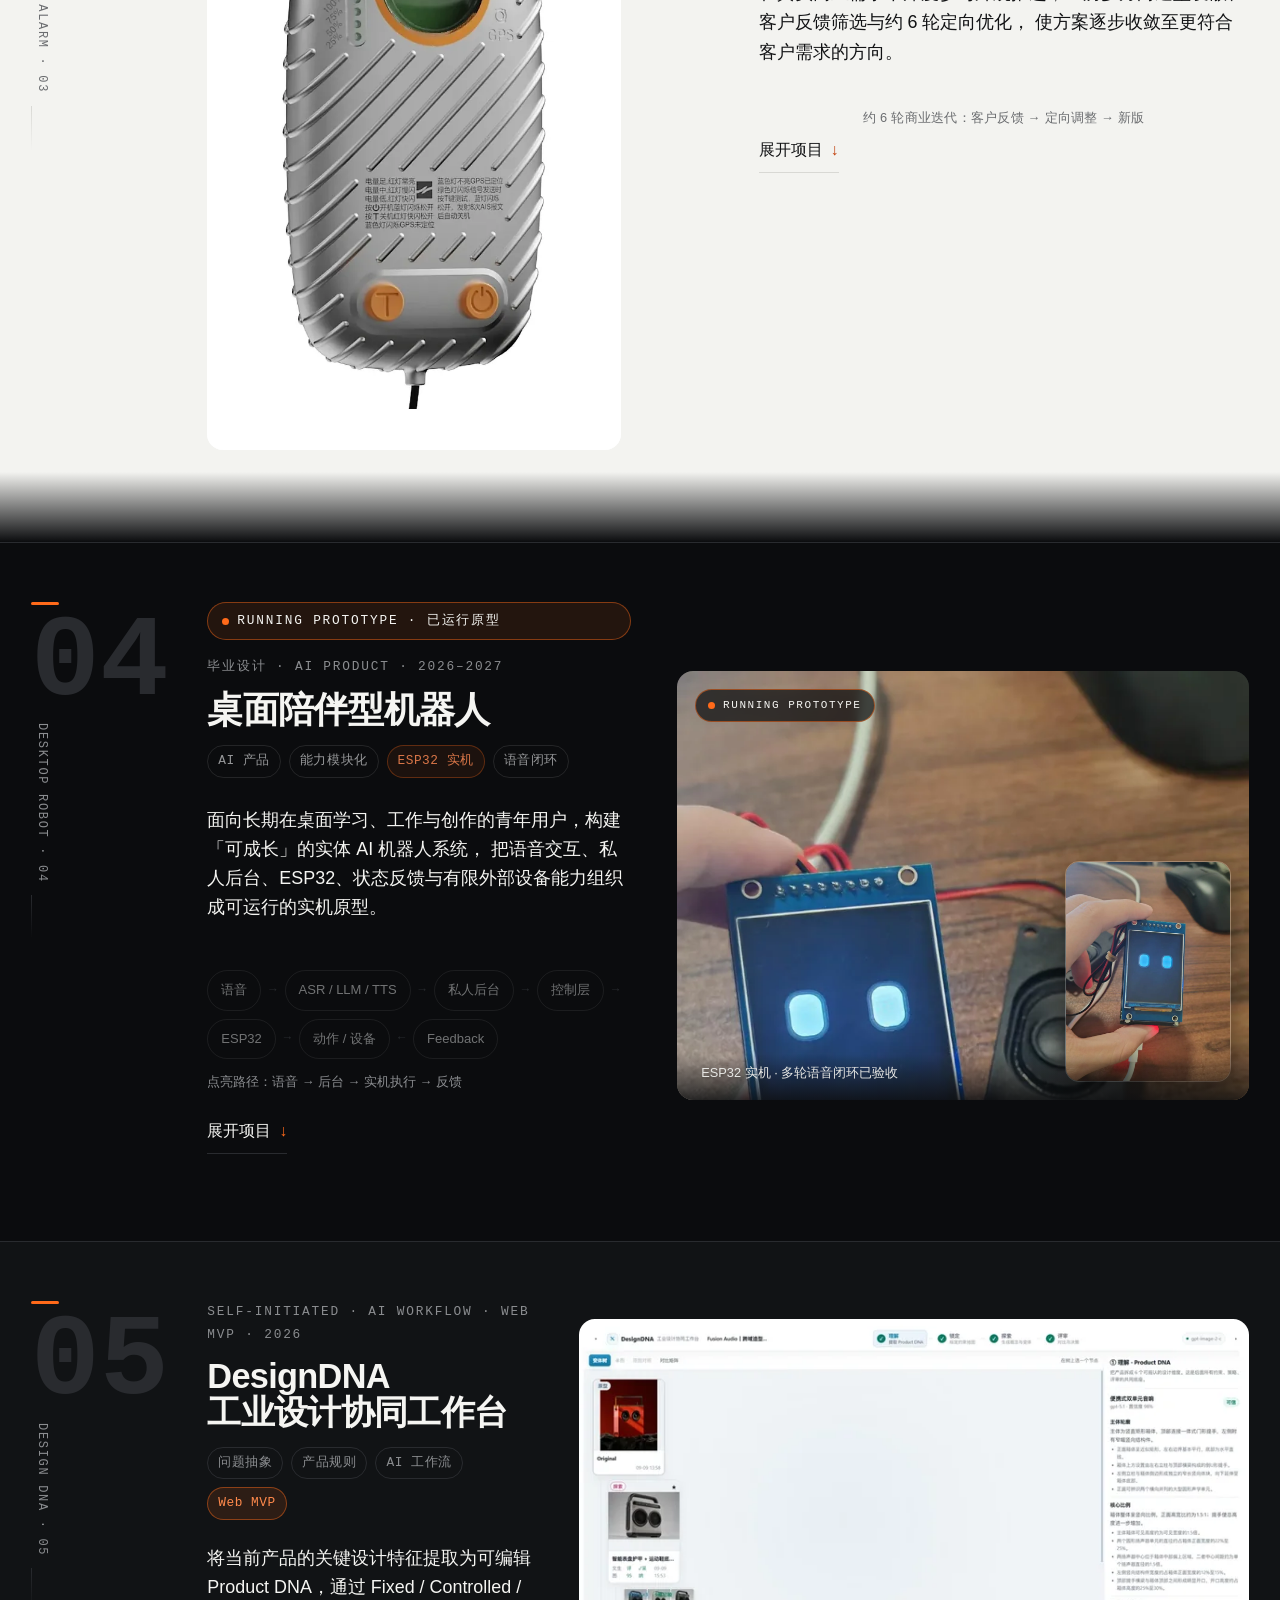
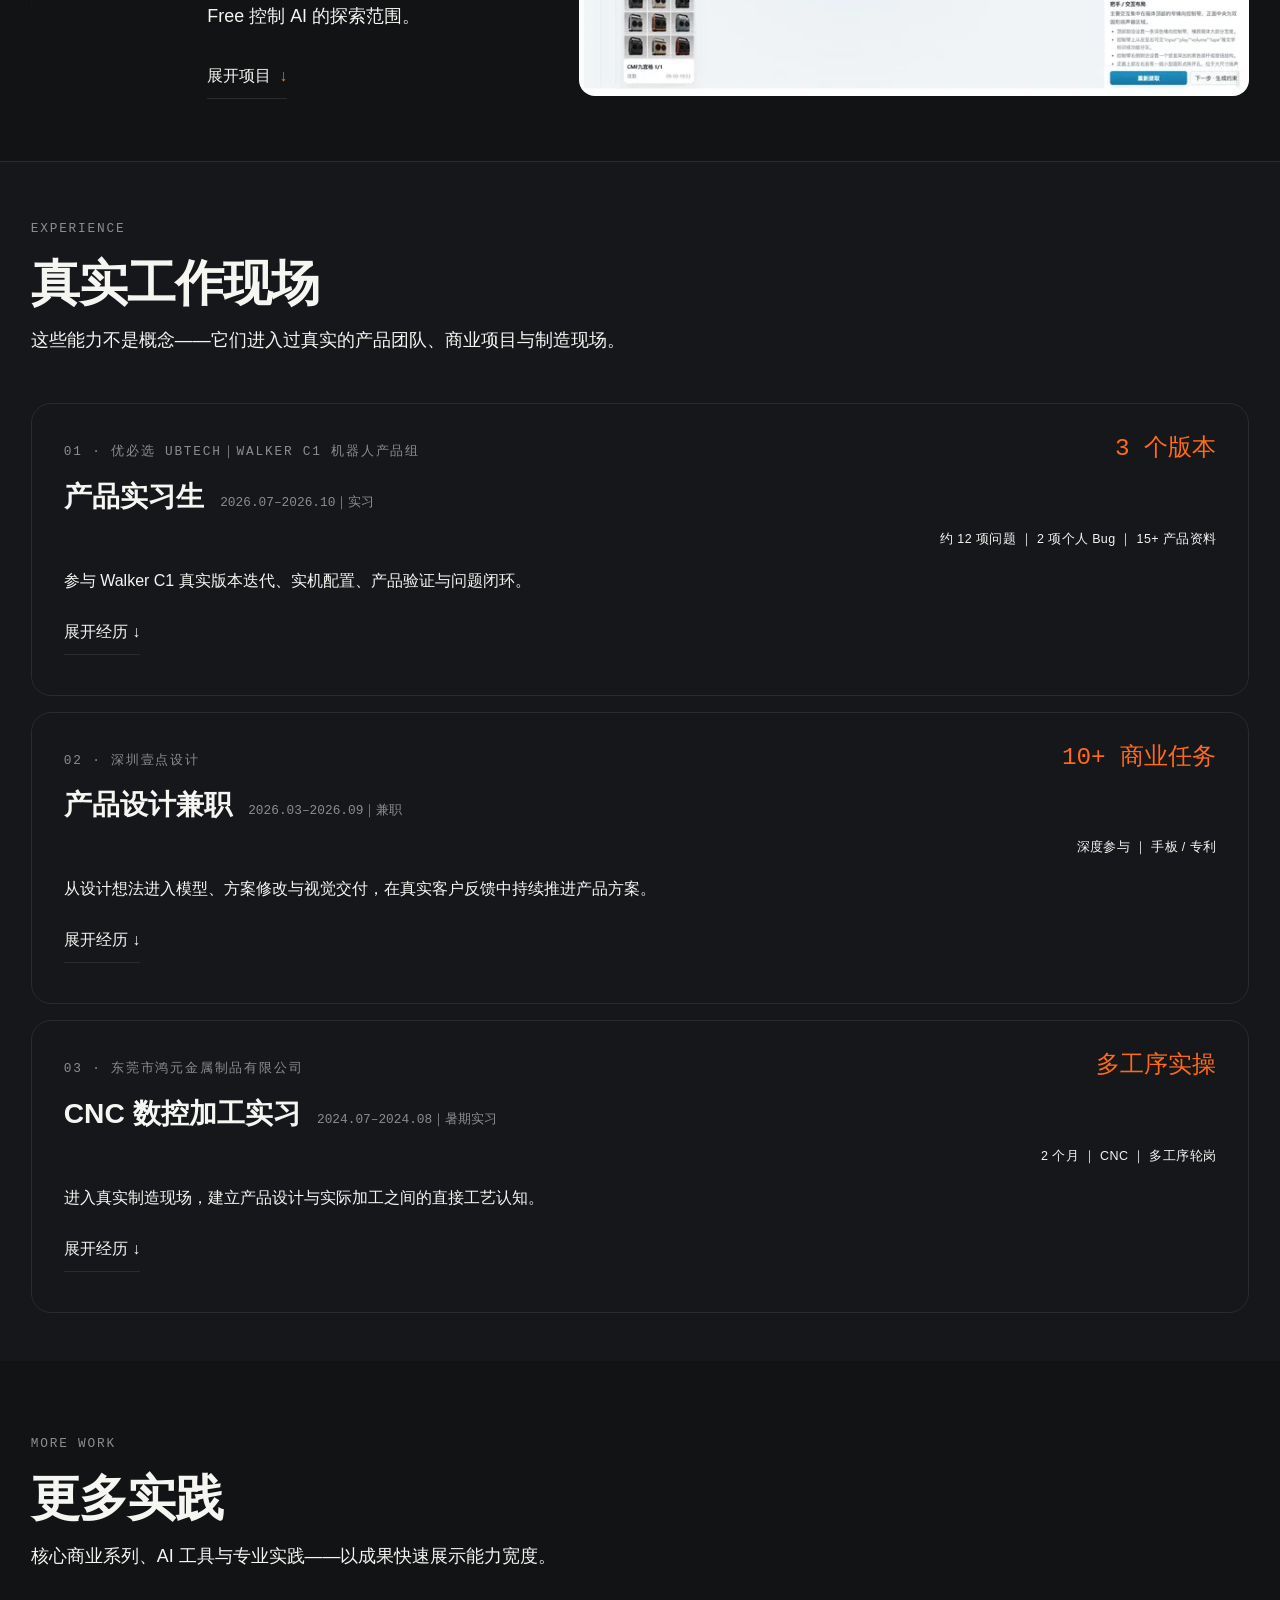
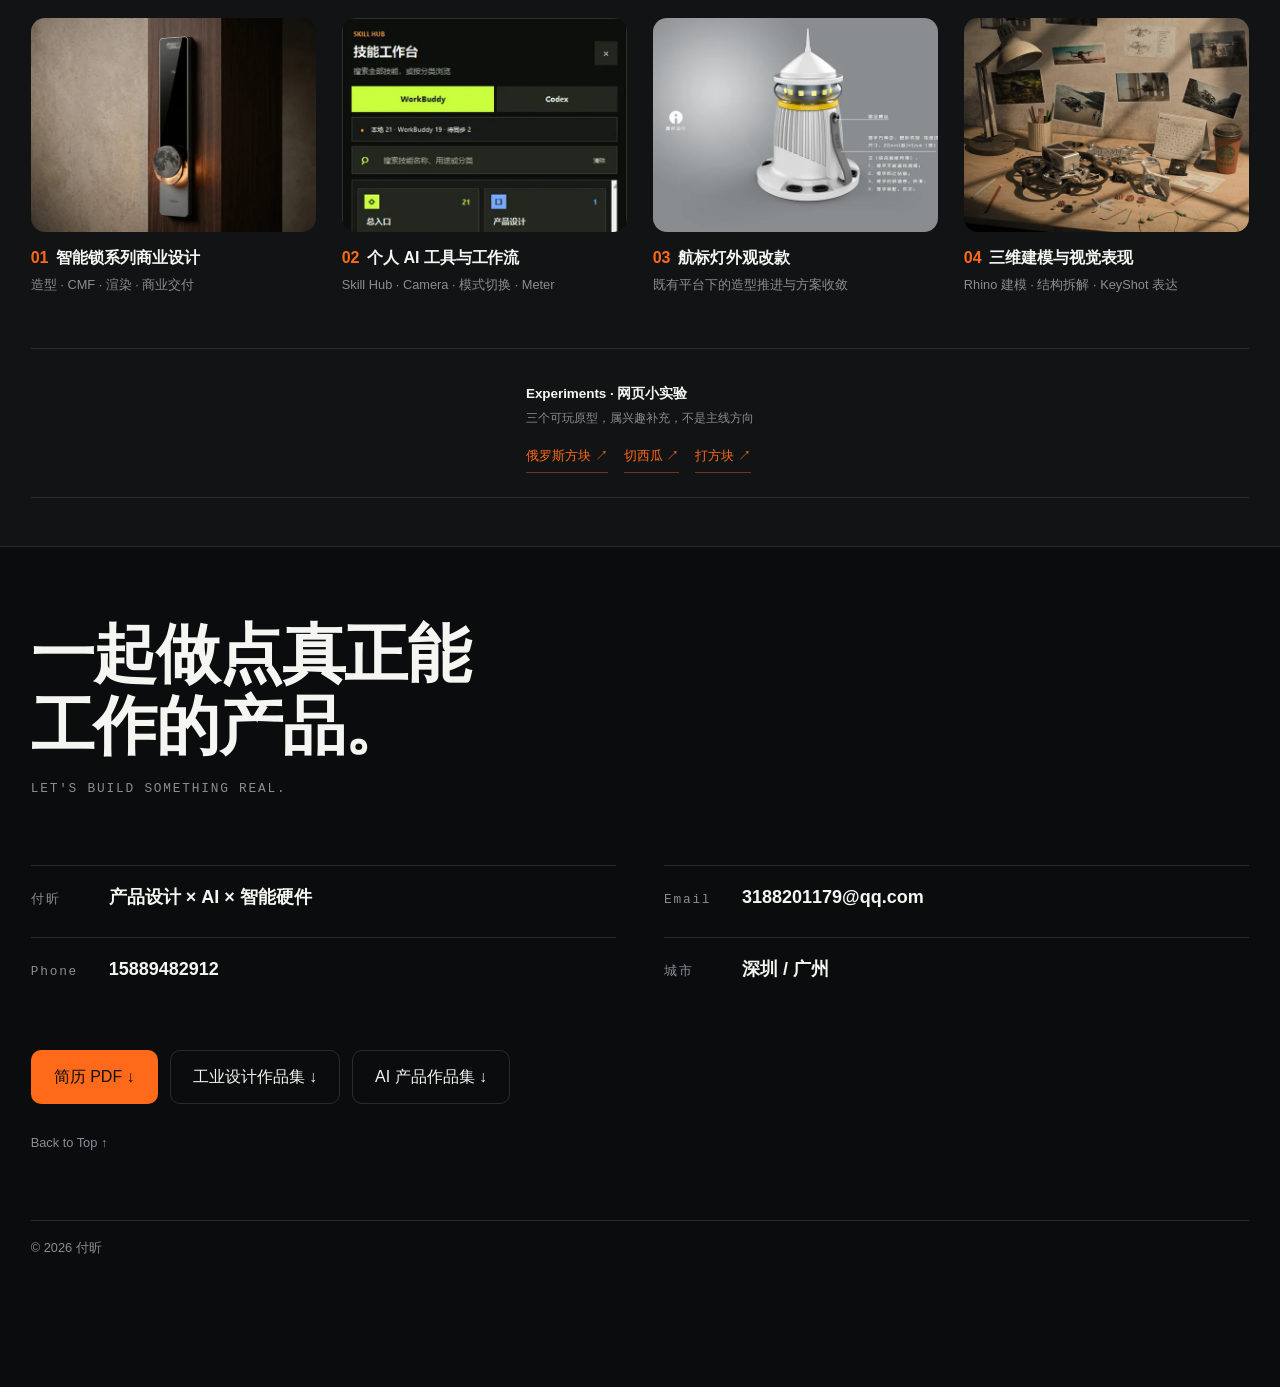
==== commit c11c451e: "优必选时间统一为 2026.07–2026.10（用户 2026-09-28 确认）：index/content/llms/styleguide" ====
--- a/index.html
+++ b/index.html
@@ -1192,7 +1192,7 @@
           <div>
             <div class="label-en exp__org">01 · 优必选 UBTECH｜Walker C1 机器人产品组</div>
             <span class="exp__role">产品实习生</span>
-            <span class="exp__when">2026.07–2026.11｜实习</span>
+            <span class="exp__when">2026.07–2026.10｜实习</span>
           </div>
           <div class="exp__nums"><b>3 个版本</b></div>
         </div>
